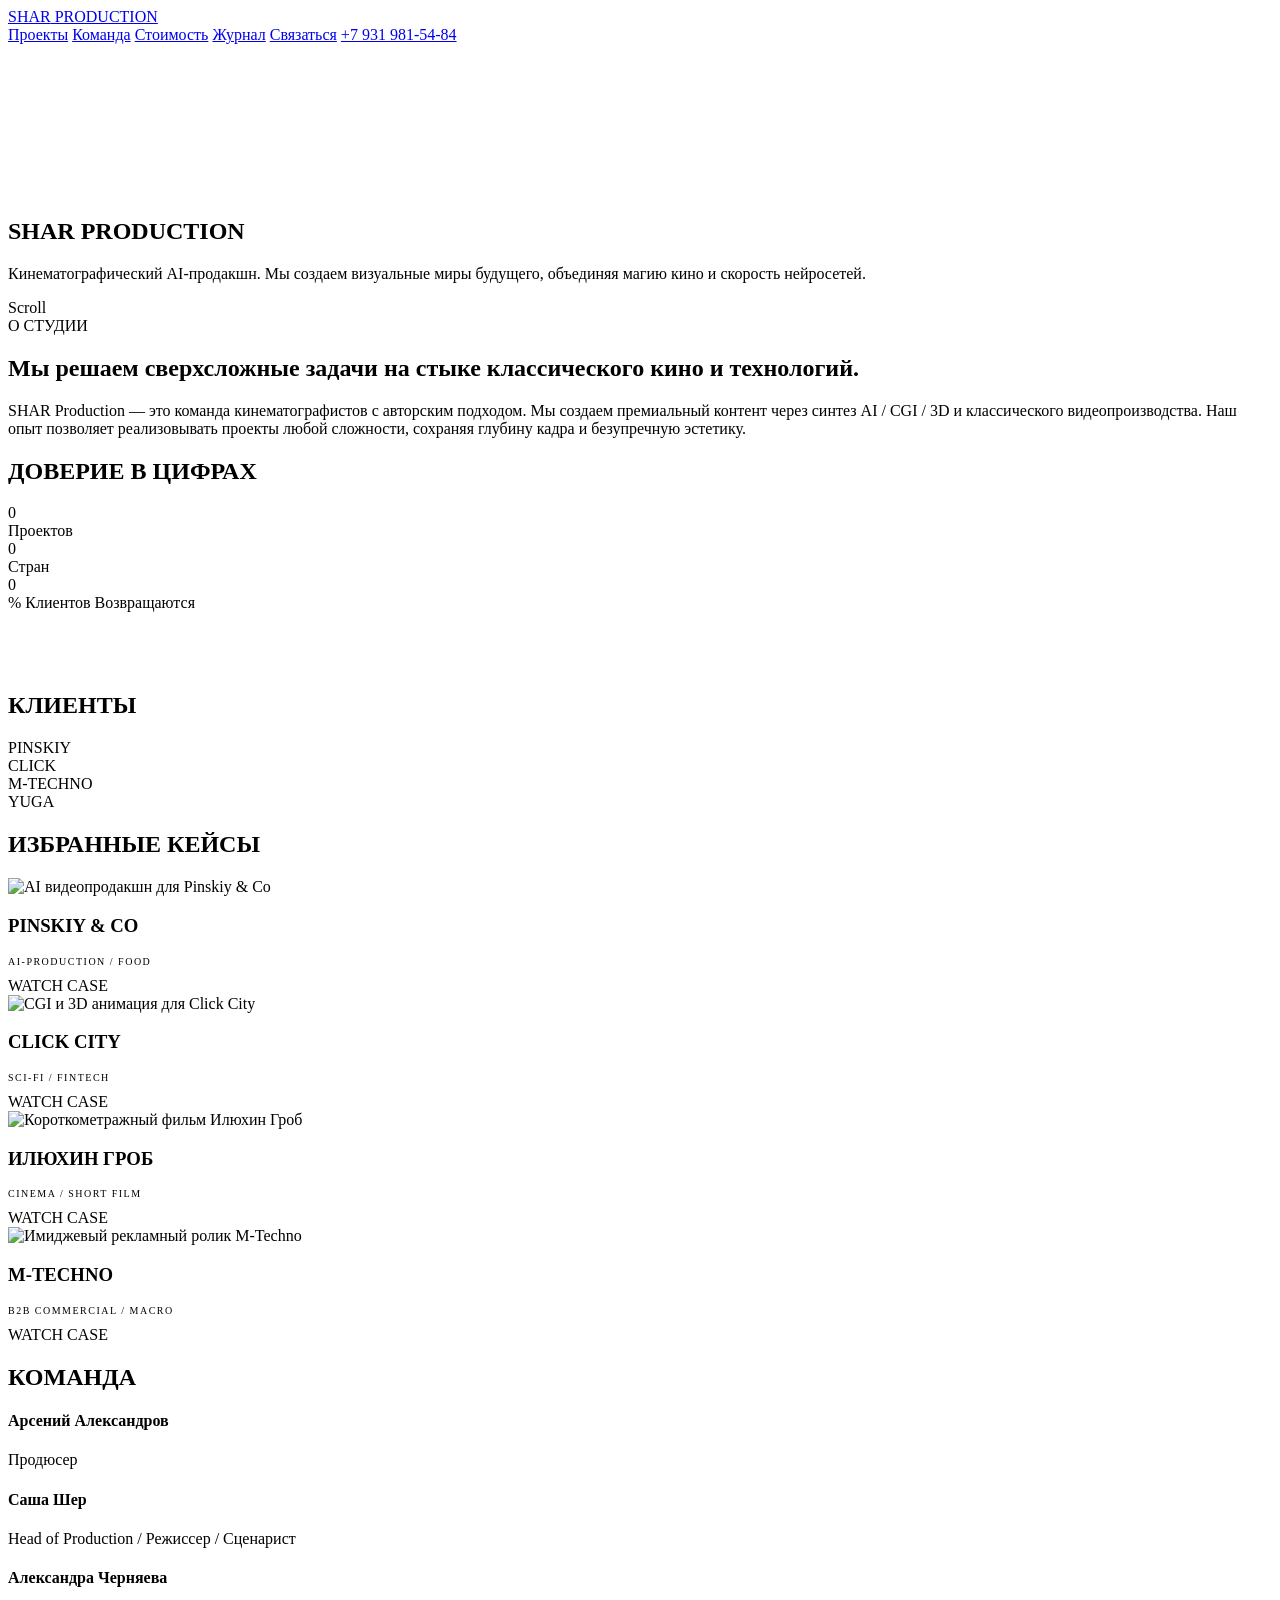
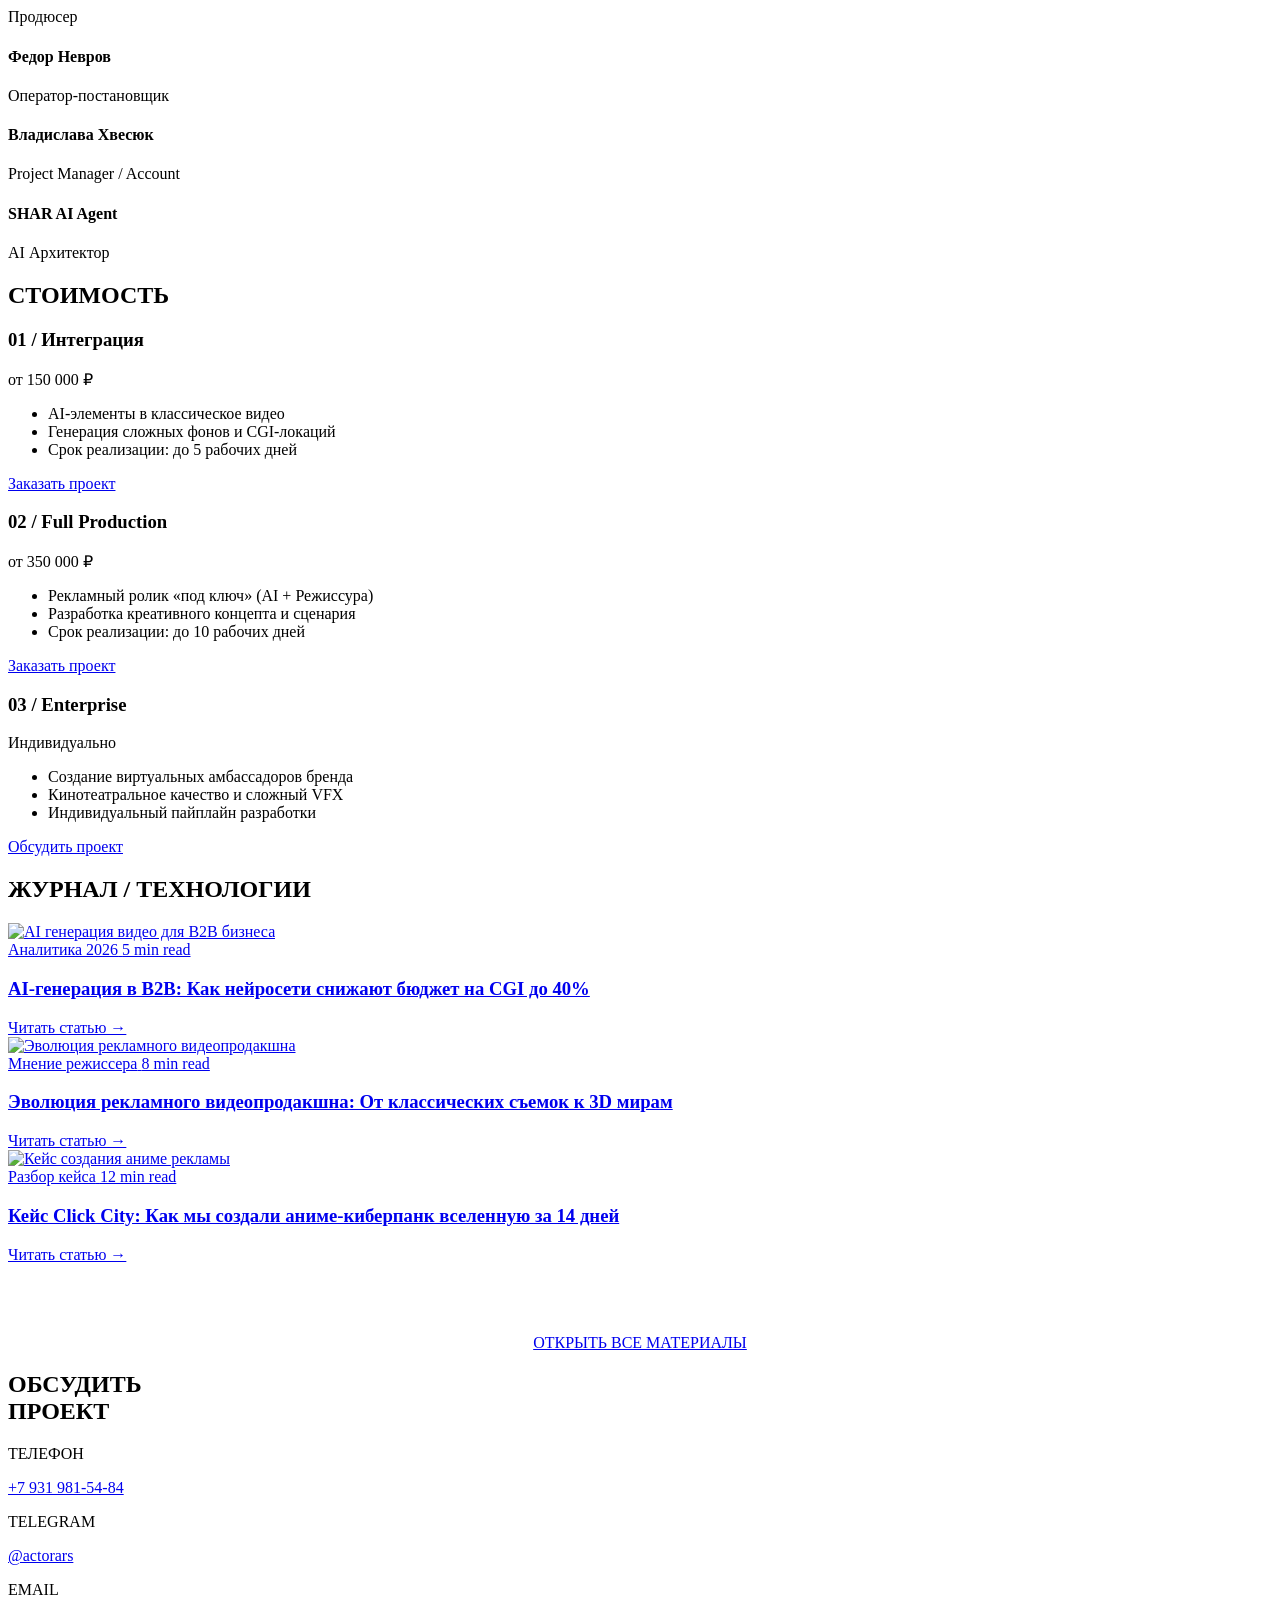
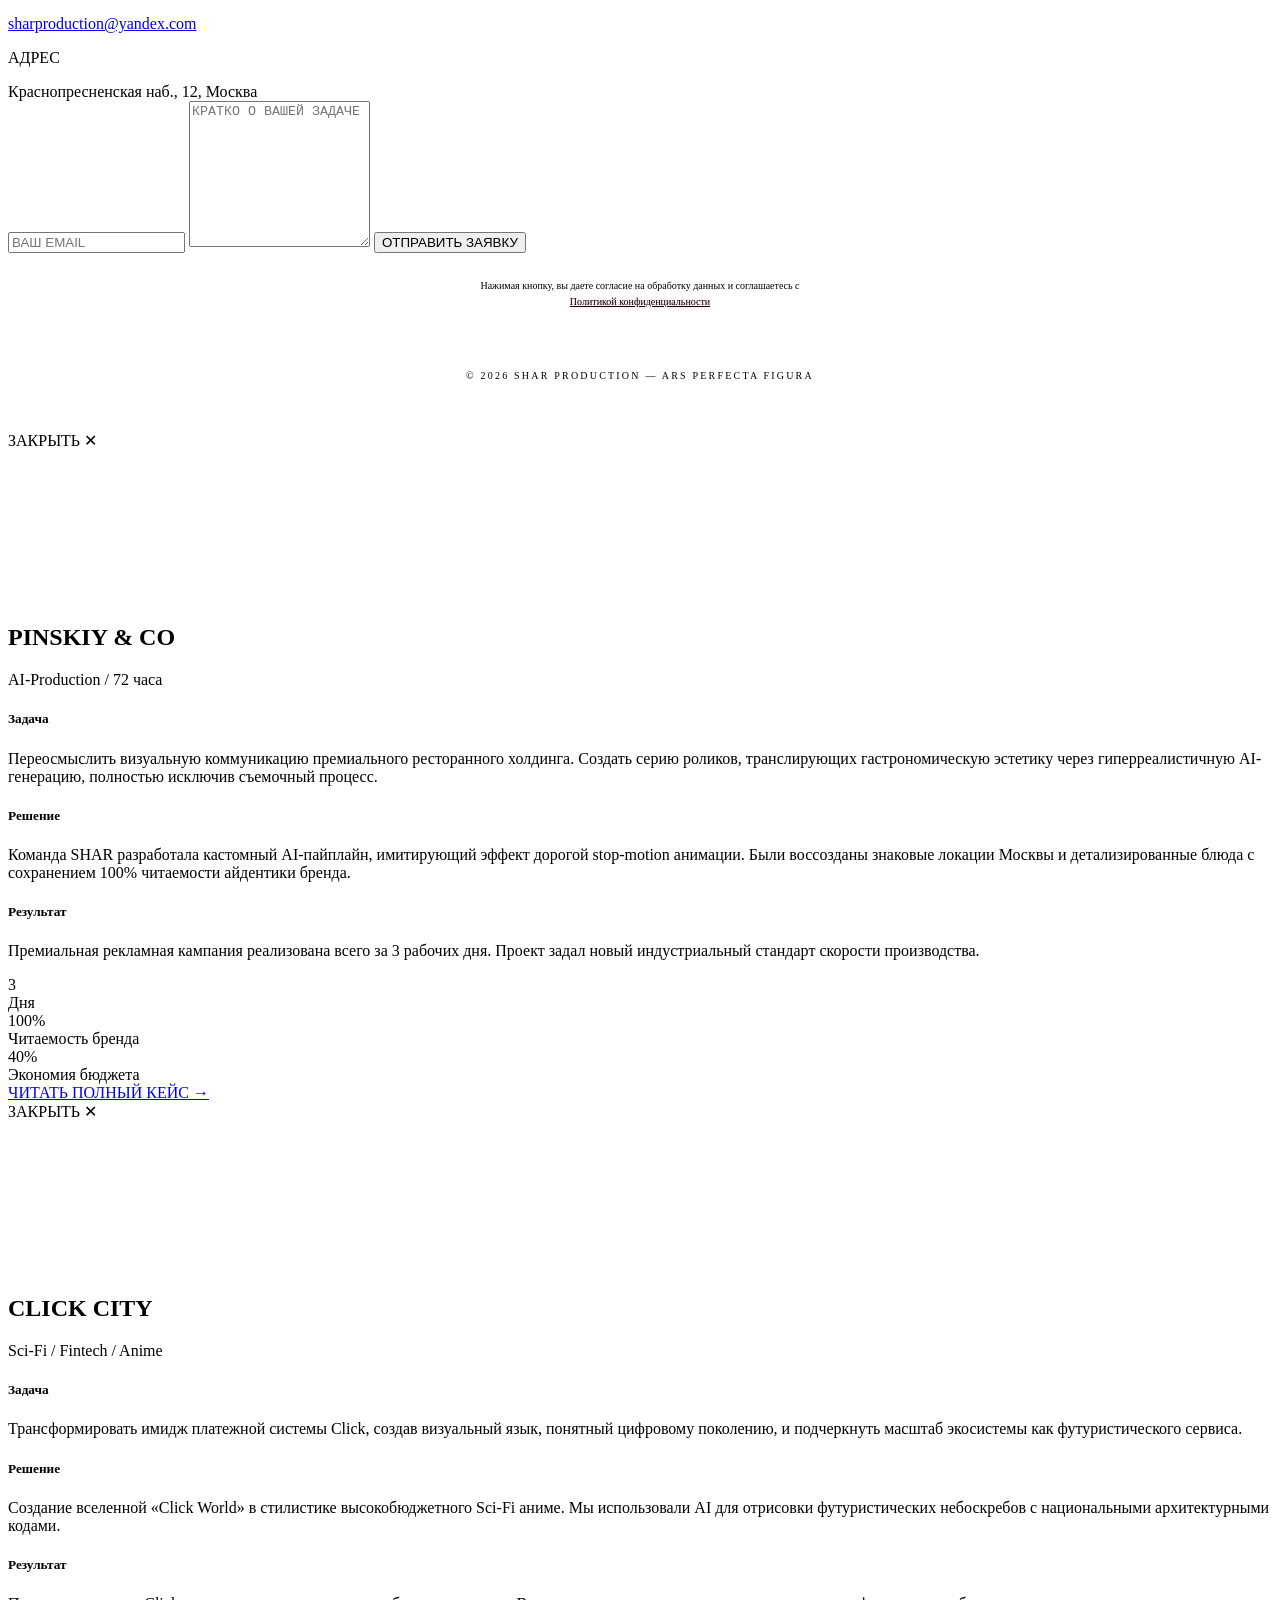
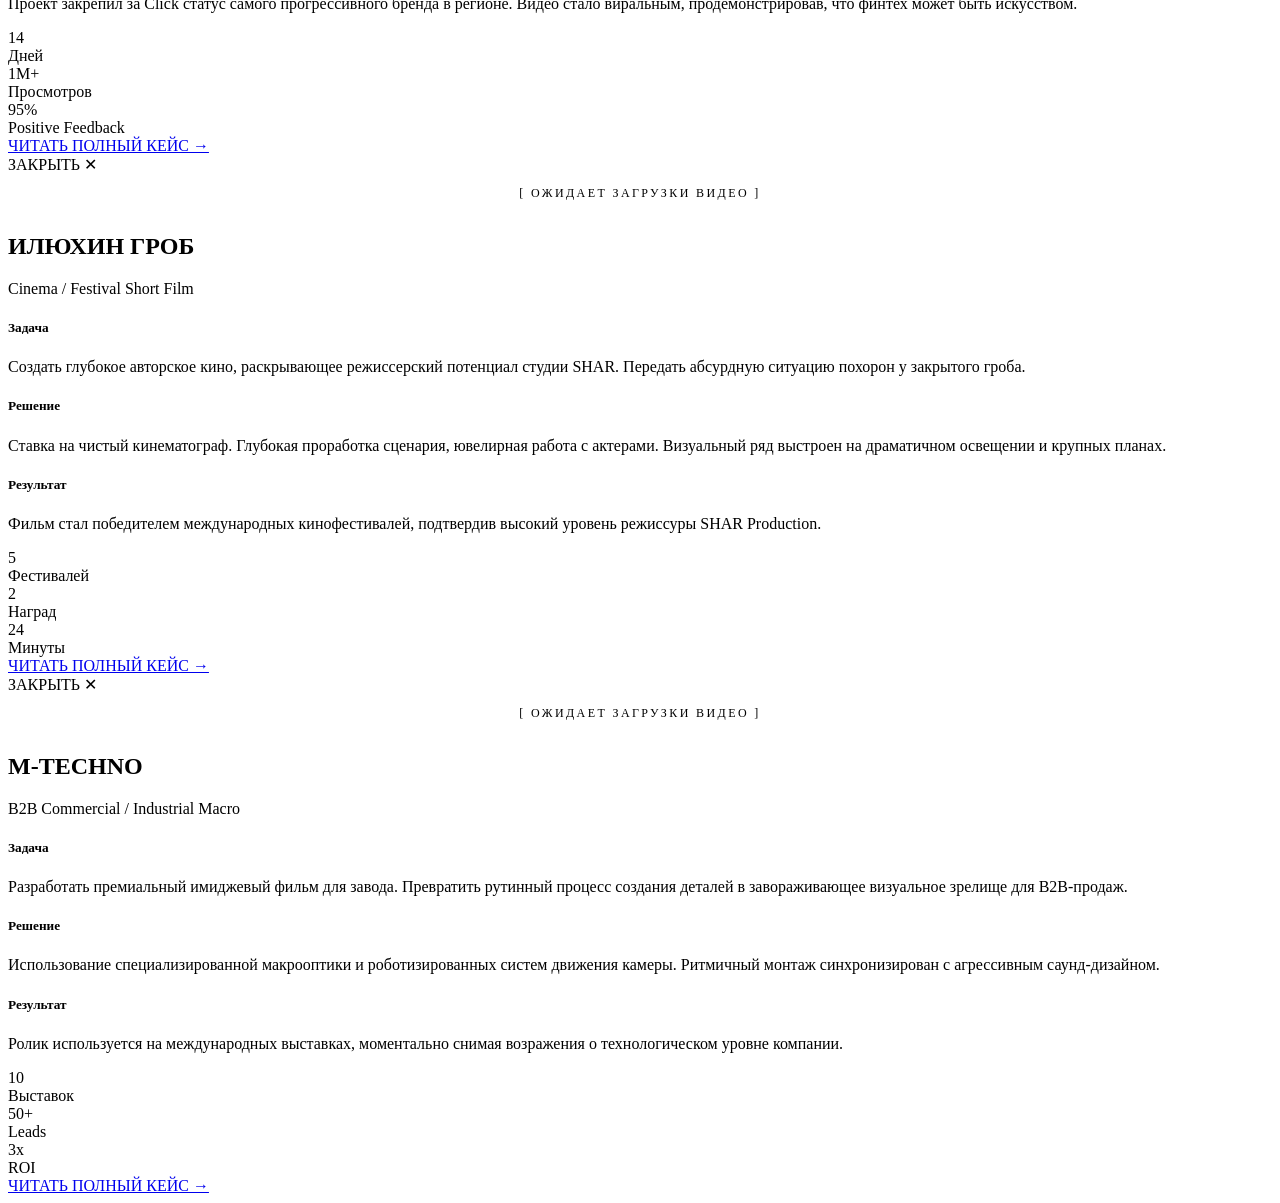
==== index.html @ 021131d7 "Create index.html" ====
<!DOCTYPE html>
<html lang="ru">
<head>
    <meta charset="UTF-8">
    <meta name="viewport" content="width=device-width, initial-scale=1.0, maximum-scale=1.0, user-scalable=no">
    <title>SHAR Production | Премиальный AI & CGI Видеопродакшн</title>
    <meta name="description" content="Бутиковый видеопродакшн. Создаем рекламные ролики, кино и контент для брендов с использованием AI, 3D и CGI технологий со скоростью нейросетей.">
    <meta name="keywords" content="ai видео, cgi графика, 3d анимация, видеопродакшн москва, создание рекламных роликов, нейросети видео, b2b реклама">
    
    <link href="https://fonts.googleapis.com/css2?family=Inter:wght@300;400;500;600;700&display=swap" rel="stylesheet">
    <link rel="stylesheet" href="style.css">
</head>
<body>

<div class="custom-cursor"></div>

<nav>
    <a href="#" class="logo smart-close"><span>SHAR</span> PRODUCTION</a>
    <div class="nav-right">
        <a href="#work" class="nav-link smart-close">Проекты</a>
        <a href="#team" class="nav-link smart-close">Команда</a>
        <a href="#pricing" class="nav-link smart-close">Стоимость</a>
        <a href="#journal" class="nav-link smart-close">Журнал</a>
        <a href="#order" class="nav-link smart-close">Связаться</a>
        <a href="tel:+79319815484" class="phone-link smart-close">+7 931 981-54-84</a>
    </div>
</nav>

<section class="hero">
    <div class="video-bg">
        <iframe src="https://player.vimeo.com/video/1169951312?background=1&autoplay=1&loop=1&muted=1&playsinline=1" frameborder="0" allow="autoplay; fullscreen" title="SHAR Production AI Showreel"></iframe>
    </div>
    <div class="overlay"></div>
    <div class="hero-content">
        <h1><span>SHAR</span> PRODUCTION</h1>
        <p>Кинематографический AI-продакшн. Мы создаем визуальные миры будущего, объединяя магию кино и скорость нейросетей.</p>
    </div>
    <div class="scroll-indicator">
        <span>Scroll</span>
    </div>
</section>

<section class="manifesto fade-in-section">
    <div class="manifesto-title">О СТУДИИ</div>
    <div>
        <h2 class="manifesto-text">Мы решаем <span>сверхсложные задачи</span> на стыке классического кино и технологий.</h2>
        <div class="manifesto-sub">
            <p>SHAR Production — это команда кинематографистов с авторским подходом. Мы создаем премиальный контент через синтез <span>AI / CGI / 3D</span> и классического видеопроизводства. Наш опыт позволяет реализовывать проекты любой сложности, сохраняя глубину кадра и безупречную эстетику.</p>
        </div>
    </div>
</section>

<section class="social-proof fade-in-section">
    <h2 class="label">ДОВЕРИЕ В ЦИФРАХ</h2>
    <div class="stats-grid">
        <div class="stat-item stagger-item">
            <div class="stat-number" data-count="50">0</div>
            <div class="stat-label">Проектов</div>
        </div>
        <div class="stat-item stagger-item">
            <div class="stat-number" data-count="15">0</div>
            <div class="stat-label">Стран</div>
        </div>
        <div class="stat-item stagger-item">
            <div class="stat-number" data-count="99">0</div>
            <div class="stat-label">% Клиентов Возвращаются</div>
        </div>
    </div>
    
    <h2 class="label" style="margin-top: 80px;">КЛИЕНТЫ</h2>
    <div class="clients-grid">
        <div class="client-logo stagger-item">PINSKIY</div>
        <div class="client-logo stagger-item">CLICK</div>
        <div class="client-logo stagger-item">M-TECHNO</div>
        <div class="client-logo stagger-item">YUGA</div>
    </div>
</section>

<section id="work" class="section fade-in-section">
    <h2 class="label">ИЗБРАННЫЕ КЕЙСЫ</h2>
    <div class="grid">
        <div class="case stagger-item" onclick="openCase(1)">
            <img src="https://images.unsplash.com/photo-1550745165-9bc0b252726f?q=80&w=1920" alt="AI видеопродакшн для Pinskiy & Co" loading="lazy">
            <div class="case-info">
                <h3>PINSKIY & CO</h3>
                <p style="font-size: 10px; text-transform: uppercase; color: var(--grey); letter-spacing: 0.15em; margin-top: 8px;">AI-Production / Food</p>
                <span class="watch-case-btn">WATCH CASE</span>
            </div>
        </div>
        <div class="case stagger-item" onclick="openCase(2)">
            <img src="https://images.unsplash.com/photo-1618005182384-a83a8bd57fbe?q=80&w=1920" alt="CGI и 3D анимация для Click City" loading="lazy">
            <div class="case-info">
                <h3>CLICK CITY</h3>
                <p style="font-size: 10px; text-transform: uppercase; color: var(--grey); letter-spacing: 0.15em; margin-top: 8px;">Sci-Fi / Fintech</p>
                <span class="watch-case-btn">WATCH CASE</span>
            </div>
        </div>
        <div class="case stagger-item" onclick="openCase(3)">
            <img src="https://images.unsplash.com/photo-1536440136628-849c177e76a1?q=80&w=1920" alt="Короткометражный фильм Илюхин Гроб" loading="lazy">
            <div class="case-info">
                <h3>ИЛЮХИН ГРОБ</h3>
                <p style="font-size: 10px; text-transform: uppercase; color: var(--grey); letter-spacing: 0.15em; margin-top: 8px;">Cinema / Short Film</p>
                <span class="watch-case-btn">WATCH CASE</span>
            </div>
        </div>
        <div class="case stagger-item" onclick="openCase(4)">
            <img src="https://images.unsplash.com/photo-1581091226825-a6a2a5aee158?q=80&w=1920" alt="Имиджевый рекламный ролик M-Techno" loading="lazy">
            <div class="case-info">
                <h3>M-TECHNO</h3>
                <p style="font-size: 10px; text-transform: uppercase; color: var(--grey); letter-spacing: 0.15em; margin-top: 8px;">B2B Commercial / Macro</p>
                <span class="watch-case-btn">WATCH CASE</span>
            </div>
        </div>
    </div>
</section>

<section id="team" class="section fade-in-section">
    <h2 class="label">КОМАНДА</h2>
    <div class="team-grid">
        <div class="member stagger-item">
            <h4>Арсений Александров</h4>
            <p>Продюсер</p>
        </div>
        <div class="member stagger-item">
            <h4>Саша Шер</h4>
            <p>Head of Production / Режиссер / Сценарист</p>
        </div>
        <div class="member stagger-item">
            <h4>Александра Черняева</h4>
            <p>Продюсер</p>
        </div>
        <div class="member stagger-item">
            <h4>Федор Невров</h4>
            <p>Оператор-постановщик</p>
        </div>
        <div class="member stagger-item">
            <h4>Владислава Хвесюк</h4>
            <p>Project Manager / Account</p>
        </div>
        <div class="member stagger-item">
            <h4>SHAR AI Agent</h4>
            <p>AI Архитектор</p>
        </div>
    </div>
</section>

<section id="pricing" class="section fade-in-section">
    <h2 class="label">СТОИМОСТЬ</h2>
    <div class="pricing-grid">
        <div class="price-card stagger-item">
            <h3>01 / Интеграция</h3>
            <div class="val" data-price="150000">от 150 000 ₽</div>
            <ul>
                <li>AI-элементы в классическое видео</li>
                <li>Генерация сложных фонов и CGI-локаций</li>
                <li>Срок реализации: до 5 рабочих дней</li>
            </ul>
            <a href="#order" class="order-btn">Заказать проект</a>
        </div>
        <div class="price-card premium-pack stagger-item">
            <h3>02 / Full Production</h3>
            <div class="val" data-price="350000">от 350 000 ₽</div>
            <ul>
                <li>Рекламный ролик «под ключ» (AI + Режиссура)</li>
                <li>Разработка креативного концепта и сценария</li>
                <li>Срок реализации: до 10 рабочих дней</li>
            </ul>
            <a href="#order" class="order-btn">Заказать проект</a>
        </div>
        <div class="price-card stagger-item">
            <h3>03 / Enterprise</h3>
            <div class="val">Индивидуально</div>
            <ul>
                <li>Создание виртуальных амбассадоров бренда</li>
                <li>Кинотеатральное качество и сложный VFX</li>
                <li>Индивидуальный пайплайн разработки</li>
            </ul>
            <a href="#order" class="order-btn">Обсудить проект</a>
        </div>
    </div>
</section>

<section id="journal" class="section fade-in-section">
    <h2 class="label">ЖУРНАЛ / ТЕХНОЛОГИИ</h2>
    <div class="journal-grid">
        <a href="/journal" class="journal-card stagger-item">
            <div class="j-img-wrap">
                <img src="https://images.unsplash.com/photo-1620712943543-bcc4688e7485?q=80&w=800" alt="AI генерация видео для B2B бизнеса" loading="lazy">
            </div>
            <div class="j-content">
                <span class="j-tag">Аналитика 2026</span>
                <span class="j-read-time">5 min read</span>
                <h3 class="j-title">AI-генерация в B2B: Как нейросети снижают бюджет на CGI до 40%</h3>
                <span class="j-link">Читать статью →</span>
            </div>
        </a>
        <a href="/journal" class="journal-card stagger-item">
            <div class="j-img-wrap">
                <img src="https://images.unsplash.com/photo-1535016120720-40c7467d4aac?q=80&w=800" alt="Эволюция рекламного видеопродакшна" loading="lazy">
            </div>
            <div class="j-content">
                <span class="j-tag">Мнение режиссера</span>
                <span class="j-read-time">8 min read</span>
                <h3 class="j-title">Эволюция рекламного видеопродакшна: От классических съемок к 3D мирам</h3>
                <span class="j-link">Читать статью →</span>
            </div>
        </a>
        <a href="/journal" class="journal-card stagger-item">
            <div class="j-img-wrap">
                <img src="https://images.unsplash.com/photo-1618005182384-a83a8bd57fbe?q=80&w=800" alt="Кейс создания аниме рекламы" loading="lazy">
            </div>
            <div class="j-content">
                <span class="j-tag">Разбор кейса</span>
                <span class="j-read-time">12 min read</span>
                <h3 class="j-title">Кейс Click City: Как мы создали аниме-киберпанк вселенную за 14 дней</h3>
                <span class="j-link">Читать статью →</span>
            </div>
        </a>
    </div>
    <div style="text-align: center; margin-top: 70px;">
        <a href="/journal" class="btn-minimal">ОТКРЫТЬ ВСЕ МАТЕРИАЛЫ</a>
    </div>
</section>

<section id="order" class="section fade-in-section">
    <div class="order-wrap">
        <div class="order-info">
            <h2>ОБСУДИТЬ<br><span>ПРОЕКТ</span></h2>
            <div class="contact-links">
                <div class="c-item">
                    <p>ТЕЛЕФОН</p>
                    <a href="tel:+79319815484" class="c-link">+7 931 981-54-84</a>
                </div>
                <div class="c-item">
                    <p>TELEGRAM</p>
                    <a href="https://t.me/actorars?text=Здравствуйте,%20хочу%20обсудить%20создание%20ролика" target="_blank" class="c-link">@actorars</a>
                </div>
                <div class="c-item">
                    <p>EMAIL</p>
                    <a href="mailto:sharproduction@yandex.com" class="c-link">sharproduction@yandex.com</a>
                </div>
                <div class="c-item">
                    <p>АДРЕС</p>
                    <span class="c-address">Краснопресненская наб., 12, Москва</span>
                </div>
            </div>
        </div>
        <form id="contactForm">
            <input type="email" class="form-input" placeholder="ВАШ EMAIL" required>
            <textarea class="form-input" placeholder="КРАТКО О ВАШЕЙ ЗАДАЧЕ" required style="min-height: 140px;"></textarea>
            <button type="submit" class="btn-submit">ОТПРАВИТЬ ЗАЯВКУ</button>
            
            <p style="font-size: 10px; color: var(--grey); margin-top: 25px; text-align: center; line-height: 1.6;">
                Нажимая кнопку, вы даете согласие на обработку данных и соглашаетесь с <br>
                <a href="/privacy" style="color: var(--brand-red) !important; text-decoration: underline !important; text-shadow: 0 0 5px rgba(220,20,60,0.3) !important;">Политикой конфиденциальности</a>
            </p>
        </form>
    </div>
</section>

<footer style="padding: 50px 4%; text-align: center; font-size: 10px; color: var(--grey); letter-spacing: 0.22em; text-transform: uppercase; border-top: 1px solid var(--line);">
    © 2026 SHAR PRODUCTION — ARS PERFECTA FIGURA
</footer>

<div class="modal" id="case-1">
    <div class="close-case" onclick="closeCase(1)">ЗАКРЫТЬ ✕</div>
    <div class="m-video-container">
        <iframe id="vid-1" src="https://player.vimeo.com/video/1169962484?title=0&byline=0&portrait=0" frameborder="0" allow="autoplay; fullscreen"></iframe>
    </div>
    <div class="m-content">
        <div class="m-header">
            <h2>PINSKIY & CO</h2>
            <p>AI-Production / 72 часа</p>
        </div>
        <div class="m-details">
            <h5>Задача</h5>
            <p>Переосмыслить визуальную коммуникацию премиального ресторанного холдинга. Создать серию роликов, транслирующих гастрономическую эстетику через гиперреалистичную AI-генерацию, полностью исключив съемочный процесс.</p>
            
            <h5>Решение</h5>
            <p>Команда SHAR разработала кастомный AI-пайплайн, имитирующий эффект дорогой stop-motion анимации. Были воссозданы знаковые локации Москвы и детализированные блюда с сохранением 100% читаемости айдентики бренда.</p>
            
            <h5>Результат</h5>
            <p>Премиальная рекламная кампания реализована всего за 3 рабочих дня. Проект задал новый индустриальный стандарт скорости производства.</p>
            
            <div class="project-metrics">
                <div class="metric-item">
                    <div class="metric-value">3</div>
                    <div class="metric-label">Дня</div>
                </div>
                <div class="metric-item">
                    <div class="metric-value">100%</div>
                    <div class="metric-label">Читаемость бренда</div>
                </div>
                <div class="metric-item">
                    <div class="metric-value">40%</div>
                    <div class="metric-label">Экономия бюджета</div>
                </div>
            </div>
            
            <div class="m-cta-wrap">
                <a href="/pinskiy-ai-production" class="btn-minimal">ЧИТАТЬ ПОЛНЫЙ КЕЙС →</a>
            </div>
        </div>
    </div>
</div>

<div class="modal" id="case-2">
    <div class="close-case" onclick="closeCase(2)">ЗАКРЫТЬ ✕</div>
    <div class="m-video-container">
        <iframe id="vid-2" src="https://player.vimeo.com/video/1169962544?title=0&byline=0&portrait=0" frameborder="0" allow="autoplay; fullscreen"></iframe>
    </div>
    <div class="m-content">
        <div class="m-header">
            <h2>CLICK CITY</h2>
            <p>Sci-Fi / Fintech / Anime</p>
        </div>
        <div class="m-details">
            <h5>Задача</h5>
            <p>Трансформировать имидж платежной системы Click, создав визуальный язык, понятный цифровому поколению, и подчеркнуть масштаб экосистемы как футуристического сервиса.</p>
            
            <h5>Решение</h5>
            <p>Создание вселенной «Click World» в стилистике высокобюджетного Sci-Fi аниме. Мы использовали AI для отрисовки футуристических небоскребов с национальными архитектурными кодами.</p>
            
            <h5>Результат</h5>
            <p>Проект закрепил за Click статус самого прогрессивного бренда в регионе. Видео стало виральным, продемонстрировав, что финтех может быть искусством.</p>
            
            <div class="project-metrics">
                <div class="metric-item">
                    <div class="metric-value">14</div>
                    <div class="metric-label">Дней</div>
                </div>
                <div class="metric-item">
                    <div class="metric-value">1M+</div>
                    <div class="metric-label">Просмотров</div>
                </div>
                <div class="metric-item">
                    <div class="metric-value">95%</div>
                    <div class="metric-label">Positive Feedback</div>
                </div>
            </div>
            
            <div class="m-cta-wrap">
                <a href="/click-city-cgi" class="btn-minimal">ЧИТАТЬ ПОЛНЫЙ КЕЙС →</a>
            </div>
        </div>
    </div>
</div>

<div class="modal" id="case-3">
    <div class="close-case" onclick="closeCase(3)">ЗАКРЫТЬ ✕</div>
    <div class="m-video-container" style="display:flex; align-items:center; justify-content:center;">
        <p style="color:var(--grey); font-size:12px; letter-spacing:0.2em; text-transform:uppercase;">[ Ожидает загрузки видео ]</p>
    </div>
    <div class="m-content">
        <div class="m-header">
            <h2>ИЛЮХИН ГРОБ</h2>
            <p>Cinema / Festival Short Film</p>
        </div>
        <div class="m-details">
            <h5>Задача</h5>
            <p>Создать глубокое авторское кино, раскрывающее режиссерский потенциал студии SHAR. Передать абсурдную ситуацию похорон у закрытого гроба.</p>
            
            <h5>Решение</h5>
            <p>Ставка на чистый кинематограф. Глубокая проработка сценария, ювелирная работа с актерами. Визуальный ряд выстроен на драматичном освещении и крупных планах.</p>
            
            <h5>Результат</h5>
            <p>Фильм стал победителем международных кинофестивалей, подтвердив высокий уровень режиссуры SHAR Production.</p>
            
            <div class="project-metrics">
                <div class="metric-item">
                    <div class="metric-value">5</div>
                    <div class="metric-label">Фестивалей</div>
                </div>
                <div class="metric-item">
                    <div class="metric-value">2</div>
                    <div class="metric-label">Наград</div>
                </div>
                <div class="metric-item">
                    <div class="metric-value">24</div>
                    <div class="metric-label">Минуты</div>
                </div>
            </div>
            
            <div class="m-cta-wrap">
                <a href="/iluhin-grob-cinema" class="btn-minimal">ЧИТАТЬ ПОЛНЫЙ КЕЙС →</a>
            </div>
        </div>
    </div>
</div>

<div class="modal" id="case-4">
    <div class="close-case" onclick="closeCase(4)">ЗАКРЫТЬ ✕</div>
    <div class="m-video-container" style="display:flex; align-items:center; justify-content:center;">
        <p style="color:var(--grey); font-size:12px; letter-spacing:0.2em; text-transform:uppercase;">[ Ожидает загрузки видео ]</p>
    </div>
    <div class="m-content">
        <div class="m-header">
            <h2>M-TECHNO</h2>
            <p>B2B Commercial / Industrial Macro</p>
        </div>
        <div class="m-details">
            <h5>Задача</h5>
            <p>Разработать премиальный имиджевый фильм для завода. Превратить рутинный процесс создания деталей в завораживающее визуальное зрелище для B2B-продаж.</p>
            
            <h5>Решение</h5>
            <p>Использование специализированной макрооптики и роботизированных систем движения камеры. Ритмичный монтаж синхронизирован с агрессивным саунд-дизайном.</p>
            
            <h5>Результат</h5>
            <p>Ролик используется на международных выставках, моментально снимая возражения о технологическом уровне компании.</p>
            
            <div class="project-metrics">
                <div class="metric-item">
                    <div class="metric-value">10</div>
                    <div class="metric-label">Выставок</div>
                </div>
                <div class="metric-item">
                    <div class="metric-value">50+</div>
                    <div class="metric-label">Leads</div>
                </div>
                <div class="metric-item">
                    <div class="metric-value">3x</div>
                    <div class="metric-label">ROI</div>
                </div>
            </div>
            
            <div class="m-cta-wrap">
                <a href="/m-techno-b2b" class="btn-minimal">ЧИТАТЬ ПОЛНЫЙ КЕЙС →</a>
            </div>
        </div>
    </div>
</div>

<div class="toast" id="toast"></div>

<script src="script.js"></script>
</body>
</html>
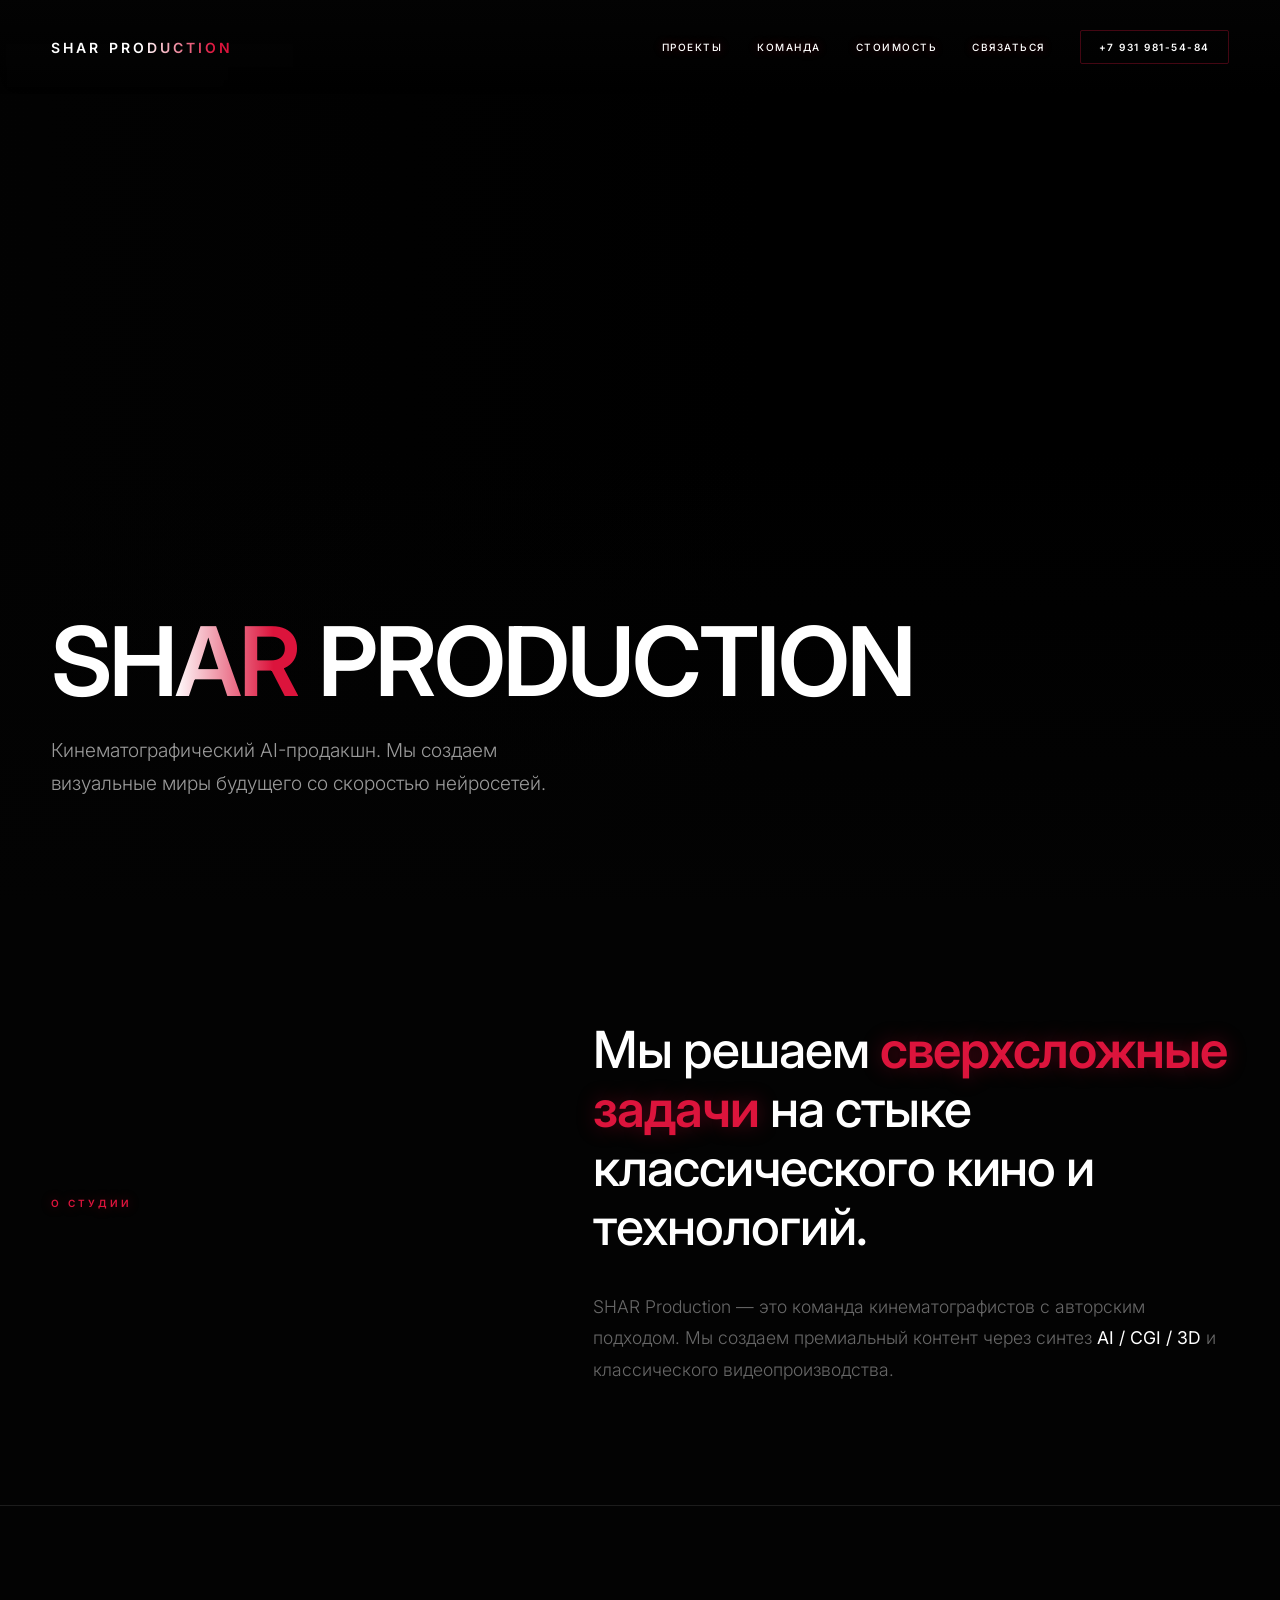
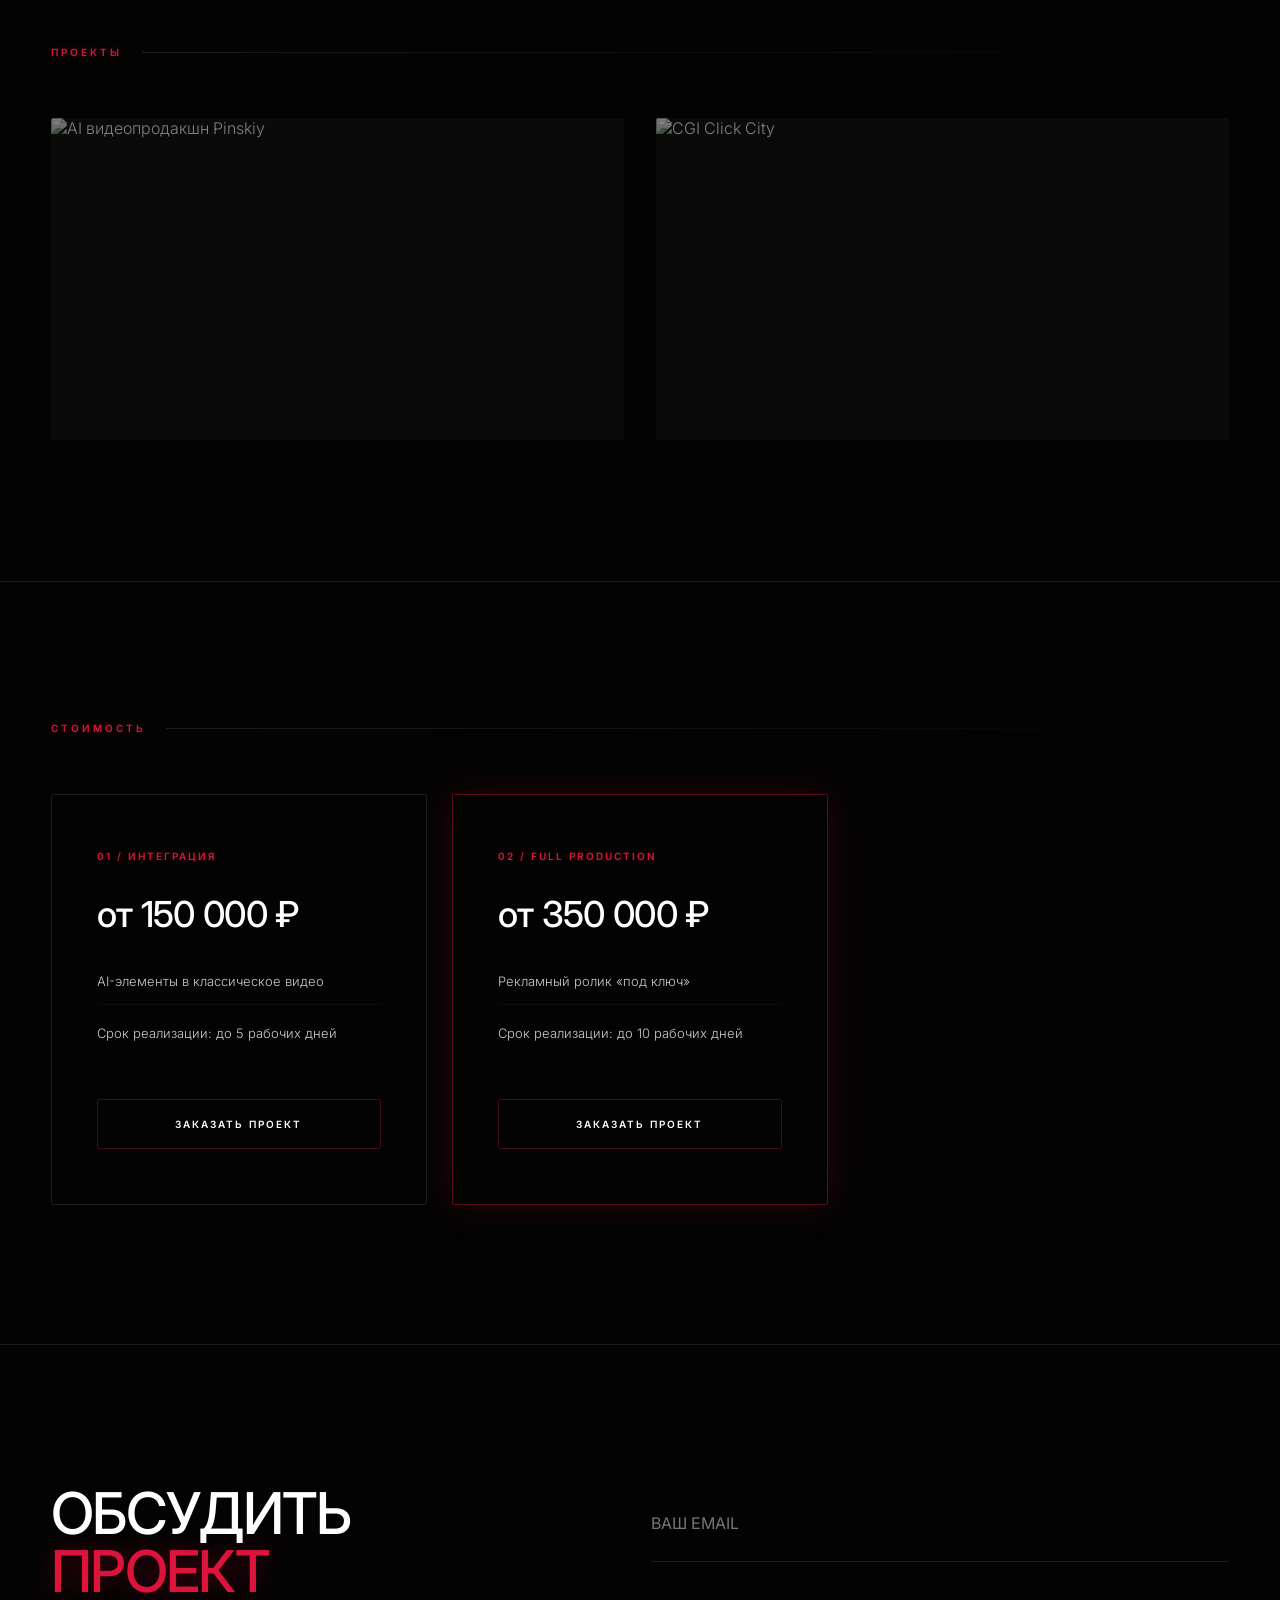
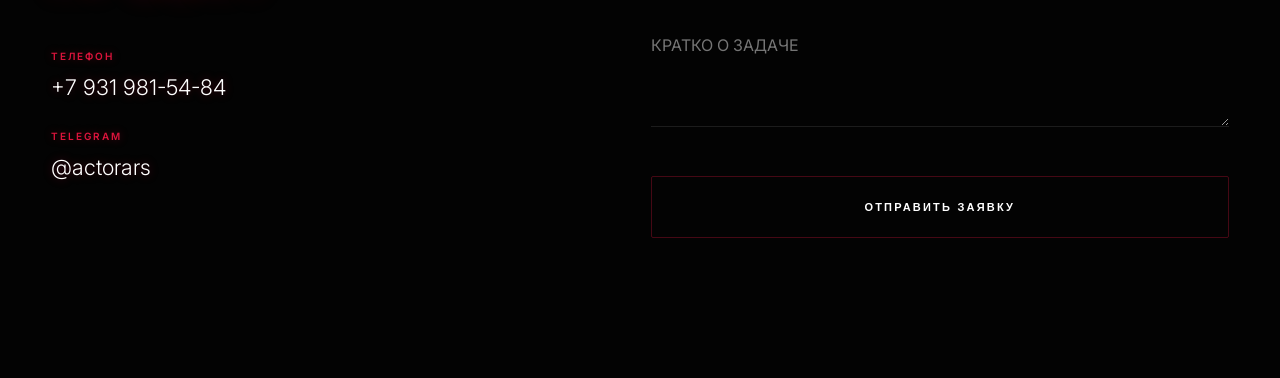
==== commit 860cab28: "Update index.html" ====
--- a/index.html
+++ b/index.html
@@ -3,9 +3,12 @@
 <head>
     <meta charset="UTF-8">
     <meta name="viewport" content="width=device-width, initial-scale=1.0, maximum-scale=1.0, user-scalable=no">
-    <title>SHAR Production | Премиальный AI & CGI Видеопродакшн</title>
-    <meta name="description" content="Бутиковый видеопродакшн. Создаем рекламные ролики, кино и контент для брендов с использованием AI, 3D и CGI технологий со скоростью нейросетей.">
-    <meta name="keywords" content="ai видео, cgi графика, 3d анимация, видеопродакшн москва, создание рекламных роликов, нейросети видео, b2b реклама">
+    <title>SHAR Production | AI & CGI Видеопродакшн</title>
+    <meta name="description" content="Создаем премиальные рекламные ролики с использованием AI, 3D и CGI. Кинокачество со скоростью нейросетей.">
+    
+    <meta property="og:title" content="SHAR Production | AI Видеопродакшн">
+    <meta property="og:description" content="Бутиковый продакшн. Создаем рекламу будущего.">
+    <meta property="og:image" content="https://images.unsplash.com/photo-1550745165-9bc0b252726f?q=80&w=1200">
     
     <link href="https://fonts.googleapis.com/css2?family=Inter:wght@300;400;500;600;700&display=swap" rel="stylesheet">
     <link rel="stylesheet" href="style.css">
@@ -20,7 +23,6 @@
         <a href="#work" class="nav-link smart-close">Проекты</a>
         <a href="#team" class="nav-link smart-close">Команда</a>
         <a href="#pricing" class="nav-link smart-close">Стоимость</a>
-        <a href="#journal" class="nav-link smart-close">Журнал</a>
         <a href="#order" class="nav-link smart-close">Связаться</a>
         <a href="tel:+79319815484" class="phone-link smart-close">+7 931 981-54-84</a>
     </div>
@@ -28,15 +30,12 @@
 
 <section class="hero">
     <div class="video-bg">
-        <iframe src="https://player.vimeo.com/video/1169951312?background=1&autoplay=1&loop=1&muted=1&playsinline=1" frameborder="0" allow="autoplay; fullscreen" title="SHAR Production AI Showreel"></iframe>
+        <iframe src="https://player.vimeo.com/video/1169951312?background=1&autoplay=1&loop=1&muted=1&playsinline=1" frameborder="0" allow="autoplay; fullscreen"></iframe>
     </div>
     <div class="overlay"></div>
     <div class="hero-content">
         <h1><span>SHAR</span> PRODUCTION</h1>
-        <p>Кинематографический AI-продакшн. Мы создаем визуальные миры будущего, объединяя магию кино и скорость нейросетей.</p>
-    </div>
-    <div class="scroll-indicator">
-        <span>Scroll</span>
+        <p>Кинематографический AI-продакшн. Мы создаем визуальные миры будущего со скоростью нейросетей.</p>
     </div>
 </section>
 
@@ -45,101 +44,27 @@
     <div>
         <h2 class="manifesto-text">Мы решаем <span>сверхсложные задачи</span> на стыке классического кино и технологий.</h2>
         <div class="manifesto-sub">
-            <p>SHAR Production — это команда кинематографистов с авторским подходом. Мы создаем премиальный контент через синтез <span>AI / CGI / 3D</span> и классического видеопроизводства. Наш опыт позволяет реализовывать проекты любой сложности, сохраняя глубину кадра и безупречную эстетику.</p>
+            <p>SHAR Production — это команда кинематографистов с авторским подходом. Мы создаем премиальный контент через синтез <span>AI / CGI / 3D</span> и классического видеопроизводства.</p>
         </div>
     </div>
 </section>
 
-<section class="social-proof fade-in-section">
-    <h2 class="label">ДОВЕРИЕ В ЦИФРАХ</h2>
-    <div class="stats-grid">
-        <div class="stat-item stagger-item">
-            <div class="stat-number" data-count="50">0</div>
-            <div class="stat-label">Проектов</div>
-        </div>
-        <div class="stat-item stagger-item">
-            <div class="stat-number" data-count="15">0</div>
-            <div class="stat-label">Стран</div>
-        </div>
-        <div class="stat-item stagger-item">
-            <div class="stat-number" data-count="99">0</div>
-            <div class="stat-label">% Клиентов Возвращаются</div>
-        </div>
-    </div>
-    
-    <h2 class="label" style="margin-top: 80px;">КЛИЕНТЫ</h2>
-    <div class="clients-grid">
-        <div class="client-logo stagger-item">PINSKIY</div>
-        <div class="client-logo stagger-item">CLICK</div>
-        <div class="client-logo stagger-item">M-TECHNO</div>
-        <div class="client-logo stagger-item">YUGA</div>
-    </div>
-</section>
-
 <section id="work" class="section fade-in-section">
-    <h2 class="label">ИЗБРАННЫЕ КЕЙСЫ</h2>
+    <h2 class="label">ПРОЕКТЫ</h2>
     <div class="grid">
         <div class="case stagger-item" onclick="openCase(1)">
-            <img src="https://images.unsplash.com/photo-1550745165-9bc0b252726f?q=80&w=1920" alt="AI видеопродакшн для Pinskiy & Co" loading="lazy">
+            <img src="https://images.unsplash.com/photo-1550745165-9bc0b252726f?q=80&w=1920" alt="AI видеопродакшн Pinskiy">
             <div class="case-info">
                 <h3>PINSKIY & CO</h3>
-                <p style="font-size: 10px; text-transform: uppercase; color: var(--grey); letter-spacing: 0.15em; margin-top: 8px;">AI-Production / Food</p>
-                <span class="watch-case-btn">WATCH CASE</span>
+                <span class="watch-case-btn">СМОТРЕТЬ КЕЙС</span>
             </div>
         </div>
         <div class="case stagger-item" onclick="openCase(2)">
-            <img src="https://images.unsplash.com/photo-1618005182384-a83a8bd57fbe?q=80&w=1920" alt="CGI и 3D анимация для Click City" loading="lazy">
+            <img src="https://images.unsplash.com/photo-1618005182384-a83a8bd57fbe?q=80&w=1920" alt="CGI Click City">
             <div class="case-info">
                 <h3>CLICK CITY</h3>
-                <p style="font-size: 10px; text-transform: uppercase; color: var(--grey); letter-spacing: 0.15em; margin-top: 8px;">Sci-Fi / Fintech</p>
-                <span class="watch-case-btn">WATCH CASE</span>
+                <span class="watch-case-btn">СМОТРЕТЬ КЕЙС</span>
             </div>
-        </div>
-        <div class="case stagger-item" onclick="openCase(3)">
-            <img src="https://images.unsplash.com/photo-1536440136628-849c177e76a1?q=80&w=1920" alt="Короткометражный фильм Илюхин Гроб" loading="lazy">
-            <div class="case-info">
-                <h3>ИЛЮХИН ГРОБ</h3>
-                <p style="font-size: 10px; text-transform: uppercase; color: var(--grey); letter-spacing: 0.15em; margin-top: 8px;">Cinema / Short Film</p>
-                <span class="watch-case-btn">WATCH CASE</span>
-            </div>
-        </div>
-        <div class="case stagger-item" onclick="openCase(4)">
-            <img src="https://images.unsplash.com/photo-1581091226825-a6a2a5aee158?q=80&w=1920" alt="Имиджевый рекламный ролик M-Techno" loading="lazy">
-            <div class="case-info">
-                <h3>M-TECHNO</h3>
-                <p style="font-size: 10px; text-transform: uppercase; color: var(--grey); letter-spacing: 0.15em; margin-top: 8px;">B2B Commercial / Macro</p>
-                <span class="watch-case-btn">WATCH CASE</span>
-            </div>
-        </div>
-    </div>
-</section>
-
-<section id="team" class="section fade-in-section">
-    <h2 class="label">КОМАНДА</h2>
-    <div class="team-grid">
-        <div class="member stagger-item">
-            <h4>Арсений Александров</h4>
-            <p>Продюсер</p>
-        </div>
-        <div class="member stagger-item">
-            <h4>Саша Шер</h4>
-            <p>Head of Production / Режиссер / Сценарист</p>
-        </div>
-        <div class="member stagger-item">
-            <h4>Александра Черняева</h4>
-            <p>Продюсер</p>
-        </div>
-        <div class="member stagger-item">
-            <h4>Федор Невров</h4>
-            <p>Оператор-постановщик</p>
-        </div>
-        <div class="member stagger-item">
-            <h4>Владислава Хвесюк</h4>
-            <p>Project Manager / Account</p>
-        </div>
-        <div class="member stagger-item">
-            <h4>SHAR AI Agent</h4>
-            <p>AI Архитектор</p>
         </div>
     </div>
 </section>
@@ -149,76 +74,16 @@
     <div class="pricing-grid">
         <div class="price-card stagger-item">
             <h3>01 / Интеграция</h3>
-            <div class="val" data-price="150000">от 150 000 ₽</div>
-            <ul>
-                <li>AI-элементы в классическое видео</li>
-                <li>Генерация сложных фонов и CGI-локаций</li>
-                <li>Срок реализации: до 5 рабочих дней</li>
-            </ul>
+            <div class="val">от 150 000 ₽</div>
+            <ul><li>AI-элементы в классическое видео</li><li>Срок реализации: до 5 рабочих дней</li></ul>
             <a href="#order" class="order-btn">Заказать проект</a>
         </div>
         <div class="price-card premium-pack stagger-item">
             <h3>02 / Full Production</h3>
-            <div class="val" data-price="350000">от 350 000 ₽</div>
-            <ul>
-                <li>Рекламный ролик «под ключ» (AI + Режиссура)</li>
-                <li>Разработка креативного концепта и сценария</li>
-                <li>Срок реализации: до 10 рабочих дней</li>
-            </ul>
+            <div class="val">от 350 000 ₽</div>
+            <ul><li>Рекламный ролик «под ключ»</li><li>Срок реализации: до 10 рабочих дней</li></ul>
             <a href="#order" class="order-btn">Заказать проект</a>
         </div>
-        <div class="price-card stagger-item">
-            <h3>03 / Enterprise</h3>
-            <div class="val">Индивидуально</div>
-            <ul>
-                <li>Создание виртуальных амбассадоров бренда</li>
-                <li>Кинотеатральное качество и сложный VFX</li>
-                <li>Индивидуальный пайплайн разработки</li>
-            </ul>
-            <a href="#order" class="order-btn">Обсудить проект</a>
-        </div>
-    </div>
-</section>
-
-<section id="journal" class="section fade-in-section">
-    <h2 class="label">ЖУРНАЛ / ТЕХНОЛОГИИ</h2>
-    <div class="journal-grid">
-        <a href="/journal" class="journal-card stagger-item">
-            <div class="j-img-wrap">
-                <img src="https://images.unsplash.com/photo-1620712943543-bcc4688e7485?q=80&w=800" alt="AI генерация видео для B2B бизнеса" loading="lazy">
-            </div>
-            <div class="j-content">
-                <span class="j-tag">Аналитика 2026</span>
-                <span class="j-read-time">5 min read</span>
-                <h3 class="j-title">AI-генерация в B2B: Как нейросети снижают бюджет на CGI до 40%</h3>
-                <span class="j-link">Читать статью →</span>
-            </div>
-        </a>
-        <a href="/journal" class="journal-card stagger-item">
-            <div class="j-img-wrap">
-                <img src="https://images.unsplash.com/photo-1535016120720-40c7467d4aac?q=80&w=800" alt="Эволюция рекламного видеопродакшна" loading="lazy">
-            </div>
-            <div class="j-content">
-                <span class="j-tag">Мнение режиссера</span>
-                <span class="j-read-time">8 min read</span>
-                <h3 class="j-title">Эволюция рекламного видеопродакшна: От классических съемок к 3D мирам</h3>
-                <span class="j-link">Читать статью →</span>
-            </div>
-        </a>
-        <a href="/journal" class="journal-card stagger-item">
-            <div class="j-img-wrap">
-                <img src="https://images.unsplash.com/photo-1618005182384-a83a8bd57fbe?q=80&w=800" alt="Кейс создания аниме рекламы" loading="lazy">
-            </div>
-            <div class="j-content">
-                <span class="j-tag">Разбор кейса</span>
-                <span class="j-read-time">12 min read</span>
-                <h3 class="j-title">Кейс Click City: Как мы создали аниме-киберпанк вселенную за 14 дней</h3>
-                <span class="j-link">Читать статью →</span>
-            </div>
-        </a>
-    </div>
-    <div style="text-align: center; margin-top: 70px;">
-        <a href="/journal" class="btn-minimal">ОТКРЫТЬ ВСЕ МАТЕРИАЛЫ</a>
     </div>
 </section>
 
@@ -227,78 +92,27 @@
         <div class="order-info">
             <h2>ОБСУДИТЬ<br><span>ПРОЕКТ</span></h2>
             <div class="contact-links">
-                <div class="c-item">
-                    <p>ТЕЛЕФОН</p>
-                    <a href="tel:+79319815484" class="c-link">+7 931 981-54-84</a>
-                </div>
-                <div class="c-item">
-                    <p>TELEGRAM</p>
-                    <a href="https://t.me/actorars?text=Здравствуйте,%20хочу%20обсудить%20создание%20ролика" target="_blank" class="c-link">@actorars</a>
-                </div>
-                <div class="c-item">
-                    <p>EMAIL</p>
-                    <a href="mailto:sharproduction@yandex.com" class="c-link">sharproduction@yandex.com</a>
-                </div>
-                <div class="c-item">
-                    <p>АДРЕС</p>
-                    <span class="c-address">Краснопресненская наб., 12, Москва</span>
-                </div>
+                <div class="c-item"><p>ТЕЛЕФОН</p><a href="tel:+79319815484" class="c-link">+7 931 981-54-84</a></div>
+                <div class="c-item"><p>TELEGRAM</p><a href="https://t.me/actorars" target="_blank" class="c-link">@actorars</a></div>
             </div>
         </div>
         <form id="contactForm">
             <input type="email" class="form-input" placeholder="ВАШ EMAIL" required>
-            <textarea class="form-input" placeholder="КРАТКО О ВАШЕЙ ЗАДАЧЕ" required style="min-height: 140px;"></textarea>
+            <textarea class="form-input" placeholder="КРАТКО О ЗАДАЧЕ" required style="min-height: 120px;"></textarea>
             <button type="submit" class="btn-submit">ОТПРАВИТЬ ЗАЯВКУ</button>
-            
-            <p style="font-size: 10px; color: var(--grey); margin-top: 25px; text-align: center; line-height: 1.6;">
-                Нажимая кнопку, вы даете согласие на обработку данных и соглашаетесь с <br>
-                <a href="/privacy" style="color: var(--brand-red) !important; text-decoration: underline !important; text-shadow: 0 0 5px rgba(220,20,60,0.3) !important;">Политикой конфиденциальности</a>
-            </p>
         </form>
     </div>
 </section>
 
-<footer style="padding: 50px 4%; text-align: center; font-size: 10px; color: var(--grey); letter-spacing: 0.22em; text-transform: uppercase; border-top: 1px solid var(--line);">
-    © 2026 SHAR PRODUCTION — ARS PERFECTA FIGURA
-</footer>
-
 <div class="modal" id="case-1">
     <div class="close-case" onclick="closeCase(1)">ЗАКРЫТЬ ✕</div>
-    <div class="m-video-container">
-        <iframe id="vid-1" src="https://player.vimeo.com/video/1169962484?title=0&byline=0&portrait=0" frameborder="0" allow="autoplay; fullscreen"></iframe>
-    </div>
+    <div class="m-video-container"><iframe id="vid-1" src="https://player.vimeo.com/video/1169962484?title=0&byline=0&portrait=0" frameborder="0" allow="autoplay; fullscreen"></iframe></div>
     <div class="m-content">
-        <div class="m-header">
-            <h2>PINSKIY & CO</h2>
-            <p>AI-Production / 72 часа</p>
-        </div>
+        <div class="m-header"><h2>PINSKIY & CO</h2><p>AI-Production</p></div>
         <div class="m-details">
-            <h5>Задача</h5>
-            <p>Переосмыслить визуальную коммуникацию премиального ресторанного холдинга. Создать серию роликов, транслирующих гастрономическую эстетику через гиперреалистичную AI-генерацию, полностью исключив съемочный процесс.</p>
-            
-            <h5>Решение</h5>
-            <p>Команда SHAR разработала кастомный AI-пайплайн, имитирующий эффект дорогой stop-motion анимации. Были воссозданы знаковые локации Москвы и детализированные блюда с сохранением 100% читаемости айдентики бренда.</p>
-            
-            <h5>Результат</h5>
-            <p>Премиальная рекламная кампания реализована всего за 3 рабочих дня. Проект задал новый индустриальный стандарт скорости производства.</p>
-            
-            <div class="project-metrics">
-                <div class="metric-item">
-                    <div class="metric-value">3</div>
-                    <div class="metric-label">Дня</div>
-                </div>
-                <div class="metric-item">
-                    <div class="metric-value">100%</div>
-                    <div class="metric-label">Читаемость бренда</div>
-                </div>
-                <div class="metric-item">
-                    <div class="metric-value">40%</div>
-                    <div class="metric-label">Экономия бюджета</div>
-                </div>
-            </div>
-            
+            <p>Премиальная рекламная кампания реализована всего за 3 рабочих дня без съемок.</p>
             <div class="m-cta-wrap">
-                <a href="/pinskiy-ai-production" class="btn-minimal">ЧИТАТЬ ПОЛНЫЙ КЕЙС →</a>
+                <a href="/cases/pinskiy" class="btn-minimal">ЧИТАТЬ ПОЛНЫЙ КЕЙС →</a>
             </div>
         </div>
     </div>
@@ -306,132 +120,17 @@
 
 <div class="modal" id="case-2">
     <div class="close-case" onclick="closeCase(2)">ЗАКРЫТЬ ✕</div>
-    <div class="m-video-container">
-        <iframe id="vid-2" src="https://player.vimeo.com/video/1169962544?title=0&byline=0&portrait=0" frameborder="0" allow="autoplay; fullscreen"></iframe>
-    </div>
+    <div class="m-video-container"><iframe id="vid-2" src="https://player.vimeo.com/video/1169962544?title=0&byline=0&portrait=0" frameborder="0" allow="autoplay; fullscreen"></iframe></div>
     <div class="m-content">
-        <div class="m-header">
-            <h2>CLICK CITY</h2>
-            <p>Sci-Fi / Fintech / Anime</p>
-        </div>
+        <div class="m-header"><h2>CLICK CITY</h2><p>Sci-Fi / Fintech</p></div>
         <div class="m-details">
-            <h5>Задача</h5>
-            <p>Трансформировать имидж платежной системы Click, создав визуальный язык, понятный цифровому поколению, и подчеркнуть масштаб экосистемы как футуристического сервиса.</p>
-            
-            <h5>Решение</h5>
-            <p>Создание вселенной «Click World» в стилистике высокобюджетного Sci-Fi аниме. Мы использовали AI для отрисовки футуристических небоскребов с национальными архитектурными кодами.</p>
-            
-            <h5>Результат</h5>
-            <p>Проект закрепил за Click статус самого прогрессивного бренда в регионе. Видео стало виральным, продемонстрировав, что финтех может быть искусством.</p>
-            
-            <div class="project-metrics">
-                <div class="metric-item">
-                    <div class="metric-value">14</div>
-                    <div class="metric-label">Дней</div>
-                </div>
-                <div class="metric-item">
-                    <div class="metric-value">1M+</div>
-                    <div class="metric-label">Просмотров</div>
-                </div>
-                <div class="metric-item">
-                    <div class="metric-value">95%</div>
-                    <div class="metric-label">Positive Feedback</div>
-                </div>
-            </div>
-            
-            <div class="m-cta-wrap">
-                <a href="/click-city-cgi" class="btn-minimal">ЧИТАТЬ ПОЛНЫЙ КЕЙС →</a>
-            </div>
-        </div>
-    </div>
-</div>
-
-<div class="modal" id="case-3">
-    <div class="close-case" onclick="closeCase(3)">ЗАКРЫТЬ ✕</div>
-    <div class="m-video-container" style="display:flex; align-items:center; justify-content:center;">
-        <p style="color:var(--grey); font-size:12px; letter-spacing:0.2em; text-transform:uppercase;">[ Ожидает загрузки видео ]</p>
-    </div>
-    <div class="m-content">
-        <div class="m-header">
-            <h2>ИЛЮХИН ГРОБ</h2>
-            <p>Cinema / Festival Short Film</p>
-        </div>
-        <div class="m-details">
-            <h5>Задача</h5>
-            <p>Создать глубокое авторское кино, раскрывающее режиссерский потенциал студии SHAR. Передать абсурдную ситуацию похорон у закрытого гроба.</p>
-            
-            <h5>Решение</h5>
-            <p>Ставка на чистый кинематограф. Глубокая проработка сценария, ювелирная работа с актерами. Визуальный ряд выстроен на драматичном освещении и крупных планах.</p>
-            
-            <h5>Результат</h5>
-            <p>Фильм стал победителем международных кинофестивалей, подтвердив высокий уровень режиссуры SHAR Production.</p>
-            
-            <div class="project-metrics">
-                <div class="metric-item">
-                    <div class="metric-value">5</div>
-                    <div class="metric-label">Фестивалей</div>
-                </div>
-                <div class="metric-item">
-                    <div class="metric-value">2</div>
-                    <div class="metric-label">Наград</div>
-                </div>
-                <div class="metric-item">
-                    <div class="metric-value">24</div>
-                    <div class="metric-label">Минуты</div>
-                </div>
-            </div>
-            
-            <div class="m-cta-wrap">
-                <a href="/iluhin-grob-cinema" class="btn-minimal">ЧИТАТЬ ПОЛНЫЙ КЕЙС →</a>
-            </div>
-        </div>
-    </div>
-</div>
-
-<div class="modal" id="case-4">
-    <div class="close-case" onclick="closeCase(4)">ЗАКРЫТЬ ✕</div>
-    <div class="m-video-container" style="display:flex; align-items:center; justify-content:center;">
-        <p style="color:var(--grey); font-size:12px; letter-spacing:0.2em; text-transform:uppercase;">[ Ожидает загрузки видео ]</p>
-    </div>
-    <div class="m-content">
-        <div class="m-header">
-            <h2>M-TECHNO</h2>
-            <p>B2B Commercial / Industrial Macro</p>
-        </div>
-        <div class="m-details">
-            <h5>Задача</h5>
-            <p>Разработать премиальный имиджевый фильм для завода. Превратить рутинный процесс создания деталей в завораживающее визуальное зрелище для B2B-продаж.</p>
-            
-            <h5>Решение</h5>
-            <p>Использование специализированной макрооптики и роботизированных систем движения камеры. Ритмичный монтаж синхронизирован с агрессивным саунд-дизайном.</p>
-            
-            <h5>Результат</h5>
-            <p>Ролик используется на международных выставках, моментально снимая возражения о технологическом уровне компании.</p>
-            
-            <div class="project-metrics">
-                <div class="metric-item">
-                    <div class="metric-value">10</div>
-                    <div class="metric-label">Выставок</div>
-                </div>
-                <div class="metric-item">
-                    <div class="metric-value">50+</div>
-                    <div class="metric-label">Leads</div>
-                </div>
-                <div class="metric-item">
-                    <div class="metric-value">3x</div>
-                    <div class="metric-label">ROI</div>
-                </div>
-            </div>
-            
-            <div class="m-cta-wrap">
-                <a href="/m-techno-b2b" class="btn-minimal">ЧИТАТЬ ПОЛНЫЙ КЕЙС →</a>
-            </div>
+            <p>Создание вселенной Click World в стилистике высокобюджетного Sci-Fi аниме.</p>
+            <div class="m-cta-wrap"><a href="#order" onclick="closeCase(2)" class="btn-minimal">ОБСУДИТЬ ПРОЕКТ →</a></div>
         </div>
     </div>
 </div>
 
 <div class="toast" id="toast"></div>
-
 <script src="script.js"></script>
 </body>
 </html>
--- a/style.css
+++ b/style.css
@@ -0,0 +1,1047 @@
+/* ========== CSS VARIABLES ========== */
+:root { 
+    --brand-red: #DC143C; 
+    --bg: #030303; 
+    --white: #FFFFFF;
+    --grey: rgba(255, 255, 255, 0.4);
+    --line: rgba(255, 255, 255, 0.1);
+    --aura-base: rgba(220, 20, 60, 0.35);
+    --neon-red: rgba(220, 20, 60, 0.45);
+    --glow: rgba(220, 20, 60, 0.7);
+    --aura-strong: rgba(220, 20, 60, 0.9);
+    --pulse-glass: rgba(220, 20, 60, 0.05);
+    --ease-luxe: cubic-bezier(0.16, 1, 0.3, 1);
+}
+
+/* ========== BASE RESET & FUNDAMENTALS ========== */
+* { margin: 0; padding: 0; box-sizing: border-box; }
+html { scroll-behavior: smooth; }
+body { 
+    font-family: 'Inter', sans-serif; 
+    background: var(--bg); 
+    color: var(--white); 
+    font-weight: 300; 
+    -webkit-font-smoothing: antialiased; 
+    overflow-x: hidden; 
+    -webkit-tap-highlight-color: transparent !important;
+    cursor: none; 
+}
+
+/* ========== CUSTOM CURSOR ========== */
+.custom-cursor {
+    width: 12px;
+    height: 12px;
+    border-radius: 50%;
+    background: var(--brand-red);
+    position: fixed;
+    pointer-events: none;
+    z-index: 10000;
+    transform: translate(-50%, -50%);
+    transition: width 0.3s var(--ease-luxe), height 0.3s var(--ease-luxe), opacity 0.3s;
+    box-shadow: 0 0 20px var(--glow), 0 0 40px var(--aura-base);
+    opacity: 0;
+    will-change: transform, width, height;
+}
+
+.custom-cursor.active { opacity: 1; }
+.custom-cursor.hover { width: 40px; height: 40px; background: rgba(220, 20, 60, 0.2); }
+
+/* ========== TILDA COLOR OVERRIDE ========== */
+a, a:link, a:visited, .t-record a { 
+    color: #ffffff !important; 
+    text-decoration: none !important; 
+    outline: none !important; 
+    cursor: none; 
+}
+
+/* ========== SCROLL REVEAL ANIMATIONS ========== */
+.fade-in-section {
+    opacity: 0;
+    transform: translateY(40px);
+    transition: opacity 0.8s var(--ease-luxe), transform 0.8s var(--ease-luxe);
+    will-change: opacity, transform;
+}
+
+.fade-in-section.is-visible {
+    opacity: 1;
+    transform: translateY(0);
+}
+
+.stagger-item {
+    opacity: 0;
+    transform: translateY(30px);
+    transition: opacity 0.6s var(--ease-luxe), transform 0.6s var(--ease-luxe);
+    will-change: opacity, transform;
+}
+
+.stagger-item.is-visible {
+    opacity: 1;
+    transform: translateY(0);
+}
+
+/* ========== KEYFRAME ANIMATIONS ========== */
+@keyframes premium-pulse {
+    0% { box-shadow: 0 0 8px var(--aura-base); border-color: rgba(220, 20, 60, 0.3); }
+    50% { box-shadow: 0 0 25px var(--glow), 0 0 50px var(--aura-base); border-color: rgba(220, 20, 60, 0.7); }
+    100% { box-shadow: 0 0 8px var(--aura-base); border-color: rgba(220, 20, 60, 0.3); }
+}
+
+@keyframes text-aura-hover {
+    from { text-shadow: 0 0 10px var(--aura-base); }
+    to { text-shadow: 0 0 18px var(--aura-strong), 0 0 35px var(--brand-red); color: #fff; }
+}
+
+@keyframes shimmer {
+    to { background-position: 200% center; }
+}
+
+@keyframes float {
+    0%, 100% { transform: translateY(0); }
+    50% { transform: translateY(-10px); }
+}
+
+@keyframes pulse-glow {
+    0%, 100% { opacity: 0.6; }
+    50% { opacity: 1; }
+}
+
+/* ========== NAVIGATION ========== */
+nav { 
+    position: fixed; 
+    top: 0; 
+    left: 0; 
+    width: 100%; 
+    padding: 30px 4%; 
+    display: flex; 
+    justify-content: space-between; 
+    align-items: center; 
+    z-index: 2000; 
+    background: linear-gradient(to bottom, rgba(3,3,3,0.95) 0%, transparent 100%);
+    backdrop-filter: blur(10px);
+}
+
+.logo { 
+    font-size: 14px; 
+    font-weight: 600; 
+    letter-spacing: 0.22em; 
+    text-transform: uppercase; 
+    cursor: none;
+    background: linear-gradient(90deg, #fff 0%, #fff 25%, var(--brand-red) 45%, var(--brand-red) 55%, #fff 75%, #fff 100%); 
+    background-size: 200% auto; 
+    -webkit-background-clip: text; 
+    -webkit-text-fill-color: transparent; 
+    animation: shimmer 7s linear infinite;
+}
+
+.nav-right { display: flex; align-items: center; gap: 35px; }
+
+.nav-link { 
+    font-size: 10px; 
+    text-transform: uppercase; 
+    letter-spacing: 0.15em; 
+    font-weight: 500; 
+    cursor: none;
+    text-shadow: 0 0 10px var(--aura-base) !important; 
+    transition: all 0.4s var(--ease-luxe) !important;
+}
+
+.nav-link:hover, .nav-link:active { 
+    animation: text-aura-hover 0.5s forwards !important; 
+}
+
+.phone-link { 
+    padding: 10px 18px; 
+    border-radius: 2px; 
+    background: transparent !important; 
+    cursor: none;
+    border: 1px solid rgba(220, 20, 60, 0.3);
+    font-size: 10px; 
+    text-transform: uppercase; 
+    letter-spacing: 0.15em; 
+    font-weight: 600; 
+    animation: premium-pulse 3s infinite ease-in-out !important; 
+    transition: all 0.4s var(--ease-luxe) !important;
+}
+
+.phone-link:hover, .phone-link:active { 
+    background: var(--pulse-glass) !important; 
+    border-color: var(--brand-red) !important; 
+    box-shadow: 0 0 25px var(--aura-strong) !important; 
+    text-shadow: 0 0 8px rgba(255,255,255,0.7) !important;
+}
+
+/* ========== HERO SECTION - UPGRADED ========== */
+.hero { 
+    position: relative; 
+    height: 100vh; 
+    display: flex; 
+    align-items: flex-end; 
+    padding: 0 4% 100px 4%; 
+    overflow: hidden;
+}
+
+.video-bg { 
+    position: absolute; 
+    top: 0; 
+    left: 0; 
+    width: 100%; 
+    height: 100%; 
+    z-index: 1; 
+    pointer-events: none; 
+    background: #000;
+}
+
+.video-bg iframe { 
+    width: 100vw; 
+    height: 56.25vw; 
+    min-height: 100vh; 
+    min-width: 177.77vh; 
+    position: absolute; 
+    top: 50%; 
+    left: 50%; 
+    transform: translate(-50%, -50%);
+}
+
+.overlay { 
+    position: absolute; 
+    inset: 0; 
+    background: linear-gradient(0deg, rgba(3,3,3,0.95) 0%, transparent 50%), 
+                linear-gradient(90deg, rgba(3,3,3,0.7) 0%, transparent 60%);
+    z-index: 2;
+}
+
+.hero-content { 
+    position: relative; 
+    z-index: 10; 
+    max-width: 900px;
+    will-change: transform;
+}
+
+.hero-content h1 { 
+    font-size: clamp(3.5rem, 8vw, 6rem); 
+    font-weight: 600; 
+    letter-spacing: -0.03em; 
+    line-height: 0.9; 
+    margin-bottom: 30px; 
+    color: #fff;
+}
+
+.hero-content h1 span { 
+    background: linear-gradient(90deg, #fff 0%, #fff 25%, var(--brand-red) 45%, var(--brand-red) 55%, #fff 75%, #fff 100%); 
+    background-size: 200% auto; 
+    -webkit-background-clip: text; 
+    -webkit-text-fill-color: transparent; 
+    animation: shimmer 9s linear infinite;
+}
+
+.hero-content p { 
+    font-size: clamp(1rem, 1.8vw, 1.2rem); 
+    color: rgba(255,255,255,0.6); 
+    line-height: 1.7; 
+    max-width: 500px; 
+    font-weight: 300;
+}
+
+.scroll-indicator {
+    position: absolute;
+    bottom: 40px;
+    left: 50%;
+    transform: translateX(-50%);
+    z-index: 10;
+    display: flex;
+    flex-direction: column;
+    align-items: center;
+    gap: 10px;
+    animation: float 2s ease-in-out infinite;
+}
+
+.scroll-indicator span {
+    font-size: 9px;
+    letter-spacing: 0.2em;
+    text-transform: uppercase;
+    color: var(--grey);
+}
+
+.scroll-indicator::after {
+    content: '';
+    width: 1px;
+    height: 40px;
+    background: linear-gradient(to bottom, var(--brand-red), transparent);
+    animation: pulse-glow 2s ease-in-out infinite;
+}
+
+/* ========== SECTIONS ========== */
+.section { 
+    padding: 140px 4%; 
+    border-top: 1px solid var(--line);
+    position: relative;
+}
+
+.label { 
+    font-size: 10px; 
+    color: var(--brand-red); 
+    text-transform: uppercase; 
+    letter-spacing: 0.3em; 
+    margin-bottom: 60px; 
+    display: flex; 
+    align-items: center; 
+    gap: 20px; 
+    font-weight: 600; 
+    text-shadow: 0 0 10px var(--aura-base);
+    position: relative;
+}
+
+.label::after { 
+    content: ''; 
+    height: 1px; 
+    flex-grow: 1; 
+    background: linear-gradient(to right, var(--line), transparent);
+}
+
+/* ========== MANIFESTO - UPGRADED ========== */
+.manifesto { 
+    padding: 120px 4%; 
+    display: grid; 
+    grid-template-columns: 1fr 1.5fr; 
+    gap: 10%; 
+    align-items: center;
+}
+
+.manifesto-title { 
+    font-size: 10px; 
+    color: var(--brand-red); 
+    text-transform: uppercase; 
+    letter-spacing: 0.3em; 
+    font-weight: 600; 
+    text-shadow: 0 0 12px var(--aura-base);
+}
+
+.manifesto-text { 
+    font-size: clamp(2rem, 4vw, 3.5rem); 
+    line-height: 1.15; 
+    letter-spacing: -0.02em; 
+    font-weight: 500; 
+    color: #fff;
+}
+
+.manifesto-text span { 
+    color: var(--brand-red); 
+    font-weight: 600; 
+    text-shadow: 0 0 20px var(--aura-base);
+}
+
+.manifesto-sub { 
+    margin-top: 35px; 
+    font-size: clamp(1rem, 1.6vw, 1.1rem); 
+    color: var(--grey); 
+    line-height: 1.8; 
+    max-width: 650px; 
+    font-weight: 300;
+}
+
+.manifesto-sub span { color: #fff; font-weight: 400; }
+
+/* ========== SOCIAL PROOF SECTION ========== */
+.social-proof {
+    padding: 100px 4%;
+    border-top: 1px solid var(--line);
+}
+
+.stats-grid {
+    display: grid;
+    grid-template-columns: repeat(3, 1fr);
+    gap: 60px;
+    margin-bottom: 80px;
+}
+
+.stat-item {
+    text-align: center;
+}
+
+.stat-number {
+    font-size: clamp(3rem, 5vw, 4.5rem);
+    font-weight: 600;
+    color: var(--brand-red);
+    line-height: 1;
+    margin-bottom: 15px;
+    text-shadow: 0 0 30px var(--aura-base);
+}
+
+.stat-label {
+    font-size: 11px;
+    text-transform: uppercase;
+    letter-spacing: 0.2em;
+    color: var(--grey);
+}
+
+.clients-grid {
+    display: grid;
+    grid-template-columns: repeat(4, 1fr);
+    gap: 30px;
+    margin-top: 60px;
+}
+
+.client-logo {
+    aspect-ratio: 16/9;
+    border: 1px solid var(--line);
+    border-radius: 2px;
+    display: flex;
+    align-items: center;
+    justify-content: center;
+    font-size: clamp(1.2rem, 2vw, 1.8rem);
+    font-weight: 600;
+    color: rgba(255,255,255,0.3);
+    transition: all 0.4s var(--ease-luxe);
+    background: rgba(255,255,255,0.01);
+}
+
+.client-logo:hover {
+    border-color: var(--brand-red);
+    color: var(--brand-red);
+    transform: translateY(-5px);
+    box-shadow: 0 10px 40px rgba(220, 20, 60, 0.2);
+}
+
+/* ========== PROJECTS GRID - ENHANCED ========== */
+.grid { 
+    display: grid; 
+    grid-template-columns: repeat(2, 1fr); 
+    gap: 2.5vw;
+}
+
+.case { 
+    position: relative; 
+    aspect-ratio: 16/9; 
+    background: #0a0a0a; 
+    cursor: none;
+    overflow: hidden; 
+    border-radius: 2px;
+    transition: transform 0.6s var(--ease-luxe), box-shadow 0.6s var(--ease-luxe);
+}
+
+.case:hover {
+    transform: scale(1.02);
+    box-shadow: 0 20px 60px rgba(0,0,0,0.8), 0 0 40px var(--aura-base);
+}
+
+.case img { 
+    width: 100%; 
+    height: 100%; 
+    object-fit: cover; 
+    transition: transform 1.2s var(--ease-luxe), filter 0.6s var(--ease-luxe); 
+    filter: grayscale(0.7) brightness(0.5);
+}
+
+.case:hover img { 
+    transform: scale(1.08); 
+    filter: grayscale(0) brightness(1);
+}
+
+.case-info { 
+    position: absolute; 
+    inset: 0; 
+    padding: 45px; 
+    display: flex; 
+    flex-direction: column; 
+    justify-content: flex-end; 
+    background: linear-gradient(0deg, rgba(0,0,0,0.9) 0%, transparent 70%); 
+    opacity: 0; 
+    transition: opacity 0.5s var(--ease-luxe);
+}
+
+.case:hover .case-info { opacity: 1; }
+
+.case-info h3 { 
+    font-size: clamp(1.6rem, 2.2vw, 2.2rem); 
+    font-weight: 600; 
+    letter-spacing: -0.02em; 
+    color: #fff;
+    margin-bottom: 10px;
+}
+
+.watch-case-btn {
+    display: inline-block;
+    margin-top: 15px;
+    padding: 12px 25px;
+    border: 1px solid var(--brand-red);
+    border-radius: 2px;
+    font-size: 9px;
+    text-transform: uppercase;
+    letter-spacing: 0.2em;
+    color: var(--brand-red);
+    background: transparent;
+    transition: all 0.3s var(--ease-luxe);
+}
+
+.watch-case-btn:hover {
+    background: var(--brand-red);
+    color: #fff;
+    box-shadow: 0 0 20px var(--glow);
+}
+
+/* ========== TEAM GRID - ENHANCED ========== */
+.team-grid { 
+    display: grid; 
+    grid-template-columns: repeat(3, 1fr); 
+    gap: 60px 4%;
+}
+
+.member { 
+    border-top: 1px solid var(--line); 
+    padding-top: 30px;
+    transition: transform 0.4s var(--ease-luxe);
+    transform-style: preserve-3d;
+    perspective: 1000px;
+}
+
+.member:hover {
+    transform: translateY(-5px);
+}
+
+.member::before {
+    content: '';
+    display: block;
+    width: 80px;
+    height: 80px;
+    border-radius: 50%;
+    background: linear-gradient(135deg, var(--brand-red) 0%, rgba(220, 20, 60, 0.3) 100%);
+    margin-bottom: 20px;
+    box-shadow: 0 0 30px rgba(220, 20, 60, 0.3);
+}
+
+.member h4 { 
+    font-size: clamp(1.15rem, 1.6vw, 1.4rem); 
+    font-weight: 500; 
+    margin-bottom: 10px; 
+    letter-spacing: -0.01em; 
+    color: #fff;
+}
+
+.member p { 
+    font-size: 10px; 
+    text-transform: uppercase; 
+    color: var(--brand-red); 
+    letter-spacing: 0.15em; 
+    font-weight: 600; 
+    text-shadow: 0 0 10px var(--aura-base);
+}
+
+/* ========== PRICING - ENHANCED ========== */
+.pricing-grid { 
+    display: grid; 
+    grid-template-columns: repeat(3, 1fr); 
+    gap: 25px;
+}
+
+.price-card { 
+    padding: 55px 45px; 
+    border: 1px solid var(--line); 
+    transition: transform 0.6s var(--ease-luxe), border-color 0.6s var(--ease-luxe), box-shadow 0.6s var(--ease-luxe); 
+    border-radius: 2px; 
+    display: flex; 
+    flex-direction: column;
+    background: rgba(255,255,255,0.005);
+}
+
+.price-card:hover { 
+    transform: translateY(-8px); 
+    border-color: rgba(255,255,255,0.25);
+    box-shadow: 0 20px 60px rgba(0,0,0,0.6);
+}
+
+.price-card h3 { 
+    font-size: 10px; 
+    color: var(--brand-red); 
+    text-transform: uppercase; 
+    margin-bottom: 30px; 
+    letter-spacing: 0.2em; 
+    font-weight: 600; 
+    text-shadow: 0 0 10px var(--aura-base);
+}
+
+.price-card .val { 
+    font-size: clamp(2rem, 2.8vw, 2.8rem); 
+    margin-bottom: 35px; 
+    font-weight: 500; 
+    letter-spacing: -0.02em; 
+    color: #fff;
+}
+
+.price-card ul { list-style: none; flex-grow: 1; }
+
+.price-card li { 
+    font-size: 13px; 
+    color: #ccc; 
+    margin-bottom: 18px; 
+    line-height: 1.6; 
+    border-bottom: 1px solid rgba(255,255,255,0.03); 
+    padding-bottom: 12px;
+}
+
+.price-card li:last-child { border-bottom: none; }
+
+.premium-pack { 
+    border-color: rgba(220, 20, 60, 0.4); 
+    box-shadow: 0 0 40px rgba(220, 20, 60, 0.15);
+    transform: scale(1.02);
+}
+
+.premium-pack:hover {
+    box-shadow: 0 0 60px rgba(220, 20, 60, 0.3), 0 20px 60px rgba(0,0,0,0.6);
+}
+
+/* ========== BUTTONS - ENHANCED ========== */
+.btn-minimal, .order-btn { 
+    display: inline-block; 
+    padding: 18px 45px; 
+    cursor: none;
+    border-radius: 2px; 
+    background: transparent !important; 
+    text-align: center; 
+    font-size: 10px; 
+    text-transform: uppercase; 
+    letter-spacing: 0.2em; 
+    font-weight: 600; 
+    border: 1px solid rgba(220, 20, 60, 0.3);
+    animation: premium-pulse 3s infinite ease-in-out !important; 
+    transition: all 0.4s var(--ease-luxe) !important;
+    position: relative;
+    overflow: hidden;
+}
+
+.btn-minimal::after, .order-btn::after {
+    content: '';
+    position: absolute;
+    inset: 0;
+    background: radial-gradient(circle, var(--brand-red) 0%, transparent 70%);
+    opacity: 0;
+    transform: scale(0);
+    transition: transform 0.6s, opacity 0.6s;
+}
+
+.btn-minimal.ripple::after, .order-btn.ripple::after {
+    transform: scale(2);
+    opacity: 0.3;
+}
+
+.btn-minimal:hover, .btn-minimal:active, .order-btn:hover, .order-btn:active { 
+    background: var(--pulse-glass) !important; 
+    border-color: var(--brand-red) !important; 
+    box-shadow: 0 0 35px var(--aura-strong) !important; 
+    text-shadow: 0 0 5px #fff !important;
+    transform: translateY(-2px);
+}
+
+.order-btn { 
+    margin-top: 25px; 
+    padding: 18px; 
+    width: 100%;
+}
+
+/* ========== JOURNAL - ENHANCED ========== */
+.journal-grid { 
+    display: grid; 
+    grid-template-columns: repeat(3, 1fr); 
+    gap: 25px;
+}
+
+.journal-card { 
+    border: 1px solid var(--line); 
+    border-radius: 2px; 
+    overflow: hidden; 
+    display: flex; 
+    flex-direction: column; 
+    transition: all 0.5s var(--ease-luxe); 
+    background: rgba(255,255,255,0.01); 
+    cursor: none;
+}
+
+.journal-card:hover { 
+    border-color: var(--brand-red); 
+    box-shadow: 0 0 30px var(--aura-base), 0 20px 60px rgba(0,0,0,0.6); 
+    transform: translateY(-8px);
+}
+
+.j-img-wrap { 
+    width: 100%; 
+    aspect-ratio: 16/9; 
+    overflow: hidden;
+}
+
+.j-img-wrap img { 
+    width: 100%; 
+    height: 100%; 
+    object-fit: cover; 
+    filter: grayscale(0.6) brightness(0.7); 
+    transition: transform 1s var(--ease-luxe), filter 0.6s var(--ease-luxe);
+}
+
+.journal-card:hover .j-img-wrap img { 
+    filter: grayscale(0) brightness(1); 
+    transform: scale(1.1);
+}
+
+.j-content { 
+    padding: 35px; 
+    display: flex; 
+    flex-direction: column; 
+    flex-grow: 1;
+}
+
+.j-tag { 
+    font-size: 10px; 
+    color: var(--brand-red); 
+    text-transform: uppercase; 
+    letter-spacing: 0.15em; 
+    font-weight: 600; 
+    margin-bottom: 15px; 
+    text-shadow: 0 0 8px var(--aura-base);
+}
+
+.j-title { 
+    font-size: 19px; 
+    font-weight: 500; 
+    line-height: 1.45; 
+    color: #fff; 
+    margin-bottom: 20px; 
+    letter-spacing: -0.01em;
+}
+
+.j-read-time {
+    font-size: 9px;
+    color: var(--grey);
+    text-transform: uppercase;
+    letter-spacing: 0.15em;
+    margin-bottom: 15px;
+}
+
+.j-link { 
+    margin-top: auto; 
+    font-size: 10px; 
+    color: var(--grey) !important; 
+    text-transform: uppercase; 
+    letter-spacing: 0.2em; 
+    transition: 0.4s;
+}
+
+.journal-card:hover .j-link { 
+    color: var(--brand-red) !important; 
+    text-shadow: 0 0 10px var(--aura-base) !important;
+}
+
+/* ========== CONTACT FORM - ENHANCED ========== */
+.order-wrap { 
+    display: grid; 
+    grid-template-columns: 1fr 1.2fr; 
+    gap: 10%; 
+    align-items: start;
+}
+
+.order-info h2 { 
+    font-size: clamp(2.8rem, 4.5vw, 4.5rem); 
+    font-weight: 500; 
+    line-height: 1; 
+    margin-bottom: 50px; 
+    letter-spacing: -0.03em; 
+    color: #fff;
+}
+
+.order-info h2 span { 
+    color: var(--brand-red); 
+    text-shadow: 0 0 25px var(--aura-base);
+}
+
+.c-item { margin-bottom: 30px; }
+
+.c-item p { 
+    font-size: 10px; 
+    text-transform: uppercase; 
+    color: var(--brand-red); 
+    letter-spacing: 0.2em; 
+    margin-bottom: 12px; 
+    font-weight: 600; 
+    text-shadow: 0 0 8px var(--aura-base);
+}
+
+.c-link, .c-address { 
+    font-size: clamp(1.15rem, 2.2vw, 1.35rem); 
+    font-weight: 300; 
+    display: block; 
+    width: fit-content; 
+    transition: all 0.4s var(--ease-luxe) !important; 
+    text-shadow: 0 0 10px var(--aura-base) !important;
+}
+
+.c-link:hover, .c-link:active { 
+    animation: text-aura-hover 0.5s forwards !important;
+    transform: translateX(5px);
+}
+
+.form-input { 
+    width: 100%; 
+    background: transparent; 
+    border: none; 
+    border-bottom: 1px solid var(--line); 
+    color: #fff; 
+    padding: 28px 0; 
+    font-size: 16px; 
+    margin-bottom: 45px; 
+    outline: none; 
+    transition: border-color 0.4s var(--ease-luxe), box-shadow 0.4s var(--ease-luxe); 
+    font-family: inherit;
+    position: relative;
+}
+
+.form-input:focus { 
+    border-bottom-color: var(--brand-red); 
+    box-shadow: 0 15px 15px -15px var(--aura-base);
+}
+
+.form-input.valid {
+    border-bottom-color: #00ff00;
+}
+
+.form-input.invalid {
+    border-bottom-color: #ff0000;
+}
+
+.btn-submit { 
+    background: transparent !important; 
+    color: #ffffff !important; 
+    padding: 24px; 
+    font-size: 11px; 
+    font-weight: 600; 
+    text-transform: uppercase; 
+    letter-spacing: 0.2em; 
+    cursor: none;
+    width: 100%; 
+    border: 1px solid rgba(220, 20, 60, 0.3);
+    border-radius: 2px; 
+    animation: premium-pulse 3s infinite ease-in-out !important; 
+    transition: all 0.4s var(--ease-luxe) !important;
+}
+
+.btn-submit:hover, .btn-submit:active { 
+    background: var(--pulse-glass) !important; 
+    border-color: var(--brand-red) !important; 
+    box-shadow: 0 0 40px var(--aura-strong) !important; 
+    text-shadow: 0 0 5px #fff !important;
+}
+
+.toast {
+    position: fixed;
+    bottom: 40px;
+    right: 40px;
+    padding: 20px 30px;
+    background: rgba(0,0,0,0.95);
+    border: 1px solid var(--brand-red);
+    border-radius: 2px;
+    color: #fff;
+    font-size: 12px;
+    text-transform: uppercase;
+    letter-spacing: 0.15em;
+    z-index: 5000;
+    opacity: 0;
+    transform: translateY(20px);
+    transition: opacity 0.4s var(--ease-luxe), transform 0.4s var(--ease-luxe);
+    box-shadow: 0 10px 40px rgba(220, 20, 60, 0.4);
+}
+
+.toast.show {
+    opacity: 1;
+    transform: translateY(0);
+}
+
+/* ========== MODALS - ENHANCED ========== */
+.modal { 
+    position: fixed; 
+    inset: 0; 
+    background: rgba(3,3,3,0.98); 
+    z-index: 1500; 
+    display: none; 
+    padding: 140px 4% 80px 4%; 
+    overflow-y: auto;
+    backdrop-filter: blur(20px);
+}
+
+.modal.active { 
+    display: block; 
+    animation: modalFadeIn 0.5s var(--ease-luxe);
+}
+
+@keyframes modalFadeIn {
+    from { opacity: 0; }
+    to { opacity: 1; }
+}
+
+.close-case { 
+    position: fixed; 
+    top: 140px; 
+    right: 4%; 
+    font-size: 11px; 
+    cursor: none;
+    letter-spacing: 0.2em; 
+    font-weight: 600; 
+    z-index: 1600; 
+    text-shadow: 0 0 10px var(--aura-base) !important; 
+    transition: 0.3s;
+    padding: 15px 25px;
+    border: 1px solid var(--line);
+    border-radius: 2px;
+    background: rgba(0,0,0,0.5);
+    backdrop-filter: blur(10px);
+}
+
+.close-case:hover, .close-case:active { 
+    animation: text-aura-hover 0.5s forwards !important;
+    border-color: var(--brand-red);
+    box-shadow: 0 0 30px var(--aura-base);
+}
+
+.m-video-container { 
+    width: 100%; 
+    height: 80vh; 
+    background: #000; 
+    margin-bottom: 80px; 
+    border-radius: 2px; 
+    overflow: hidden; 
+    box-shadow: 0 30px 80px rgba(0,0,0,0.9), 0 0 60px var(--aura-base);
+}
+
+.m-video-container iframe { 
+    width: 100%; 
+    height: 100%; 
+    border: none;
+}
+
+.m-content { 
+    max-width: 1200px; 
+    margin: 0 auto; 
+    display: grid; 
+    grid-template-columns: 1fr 1.5fr; 
+    gap: 100px;
+}
+
+.m-header h2 { 
+    font-size: clamp(2.2rem, 4.5vw, 3.5rem); 
+    font-weight: 600; 
+    letter-spacing: -0.02em; 
+    margin-bottom: 18px; 
+    color: #fff;
+}
+
+.m-header p { 
+    color: var(--brand-red); 
+    font-size: 12px; 
+    text-transform: uppercase; 
+    letter-spacing: 0.2em; 
+    font-weight: 600; 
+    text-shadow: 0 0 10px var(--aura-base);
+}
+
+.m-details h5 { 
+    font-size: 10px; 
+    color: var(--grey); 
+    text-transform: uppercase; 
+    letter-spacing: 0.2em; 
+    margin-bottom: 18px; 
+    margin-top: 50px; 
+    font-weight: 600;
+}
+
+.m-details h5:first-child { margin-top: 0; }
+
+.m-details p { 
+    font-size: 16px; 
+    line-height: 1.85; 
+    color: #ccc; 
+    font-weight: 300;
+}
+
+.m-cta-wrap { 
+    margin-top: 80px; 
+    padding-top: 60px; 
+    border-top: 1px solid var(--line);
+}
+
+.project-metrics {
+    display: grid;
+    grid-template-columns: repeat(3, 1fr);
+    gap: 30px;
+    margin-top: 50px;
+    padding-top: 50px;
+    border-top: 1px solid var(--line);
+}
+
+.metric-item {
+    text-align: center;
+}
+
+.metric-value {
+    font-size: clamp(2rem, 3vw, 2.5rem);
+    font-weight: 600;
+    color: var(--brand-red);
+    margin-bottom: 10px;
+}
+
+.metric-label {
+    font-size: 10px;
+    text-transform: uppercase;
+    color: var(--grey);
+    letter-spacing: 0.15em;
+}
+
+/* ========== RESPONSIVE - MOBILE ========== */
+@media (max-width: 900px) { 
+    nav { padding: 20px 6%; }
+    .nav-link { display: none; }
+    .logo { font-size: 12px; }
+    .phone-link { padding: 8px 12px; font-size: 9px; }
+    
+    .hero { padding: 0 6% 80px 6%; }
+    .hero-content h1 { font-size: clamp(2.5rem, 10vw, 4rem); }
+    .scroll-indicator { display: none; }
+    
+    .manifesto { grid-template-columns: 1fr; gap: 40px; padding: 100px 6%; }
+    .manifesto-text { font-size: clamp(1.8rem, 8vw, 2.5rem); }
+    
+    .section { padding: 100px 6%; }
+    .grid { grid-template-columns: 1fr; gap: 25px; }
+    
+    .stats-grid { grid-template-columns: 1fr; gap: 40px; }
+    .clients-grid { grid-template-columns: repeat(2, 1fr); gap: 20px; }
+    
+    .team-grid { grid-template-columns: 1fr 1fr; gap: 50px 25px; }
+    .member::before { width: 60px; height: 60px; }
+    
+    .pricing-grid, .journal-grid { grid-template-columns: 1fr; gap: 25px; }
+    .premium-pack { transform: scale(1); }
+    
+    .order-wrap { grid-template-columns: 1fr; gap: 60px; }
+    
+    .modal { padding: 100px 6% 80px 6%; }
+    .close-case { top: 100px; right: 6%; }
+    .m-video-container { height: 45vh; margin-bottom: 50px; margin-top: 40px; }
+    .m-content { grid-template-columns: 1fr; gap: 50px; }
+    .project-metrics { grid-template-columns: 1fr; gap: 30px; }
+    
+    .case-info { padding: 25px; opacity: 1; background: linear-gradient(0deg, rgba(0,0,0,0.95) 0%, transparent 100%); }
+    .case img { filter: grayscale(0) brightness(0.7); }
+    
+    body { cursor: auto; }
+    a, .nav-link, .phone-link, .btn-minimal, .order-btn, .btn-submit, .case, .journal-card, .close-case { cursor: pointer; }
+    .custom-cursor { display: none; }
+}
+
+@media (max-width: 480px) { 
+    .team-grid { grid-template-columns: 1fr; gap: 40px; }
+    .stats-grid { gap: 30px; }
+}
+
+@media (prefers-reduced-motion: reduce) {
+    *, *::before, *::after {
+        animation-duration: 0.01ms !important;
+        animation-iteration-count: 1 !important;
+        transition-duration: 0.01ms !important;
+    }
+}
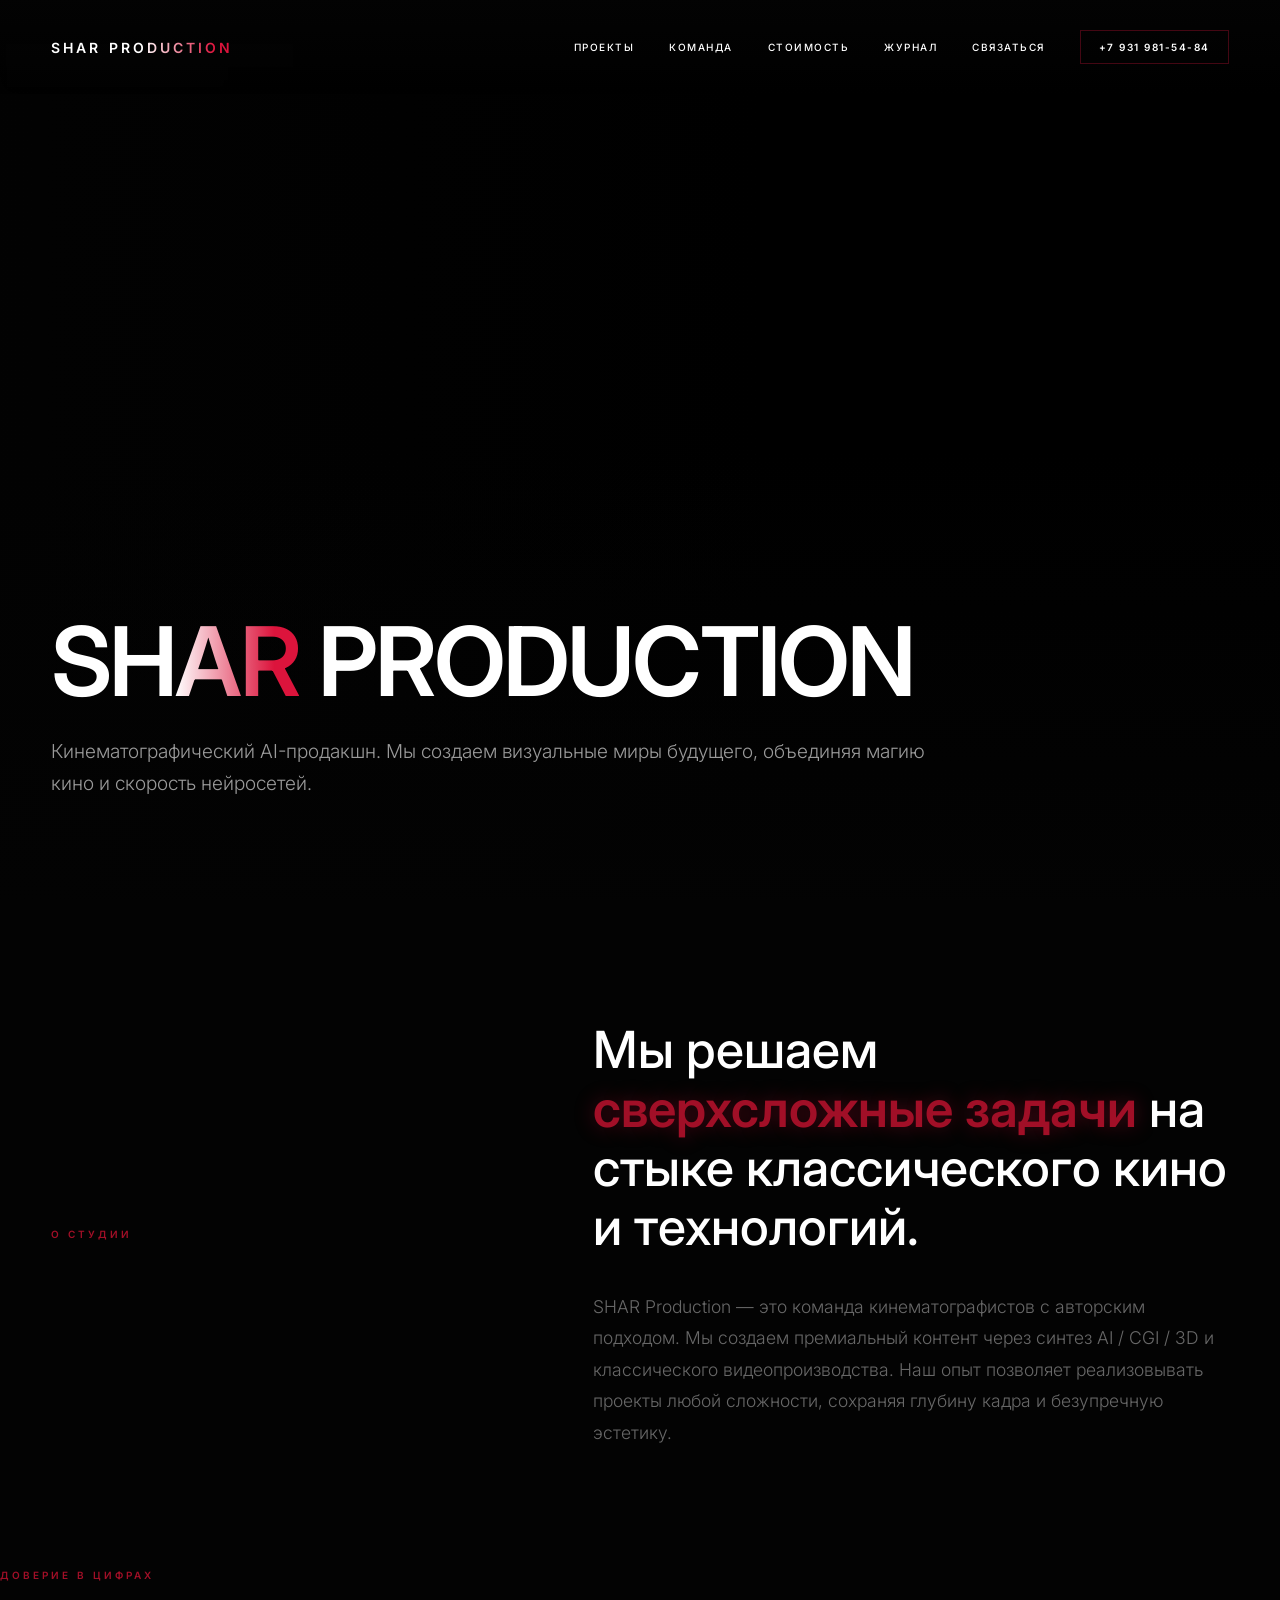
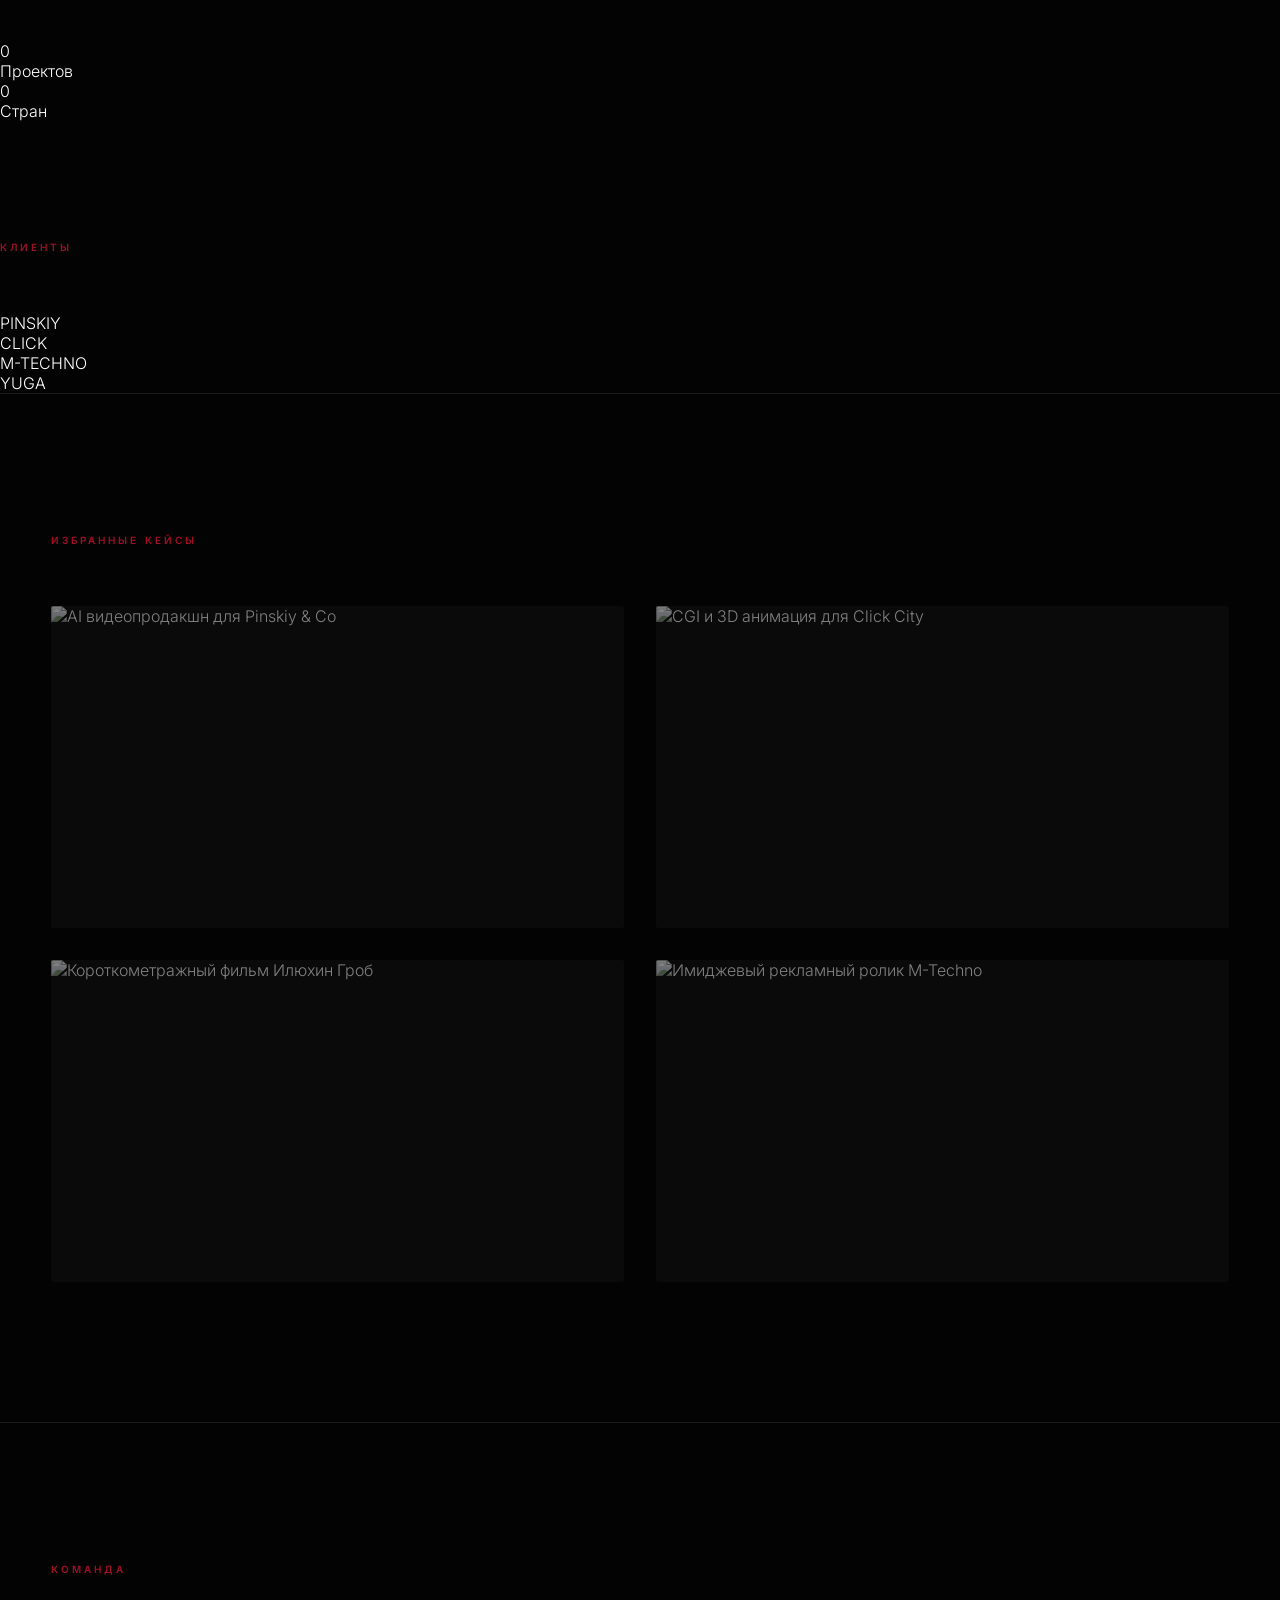
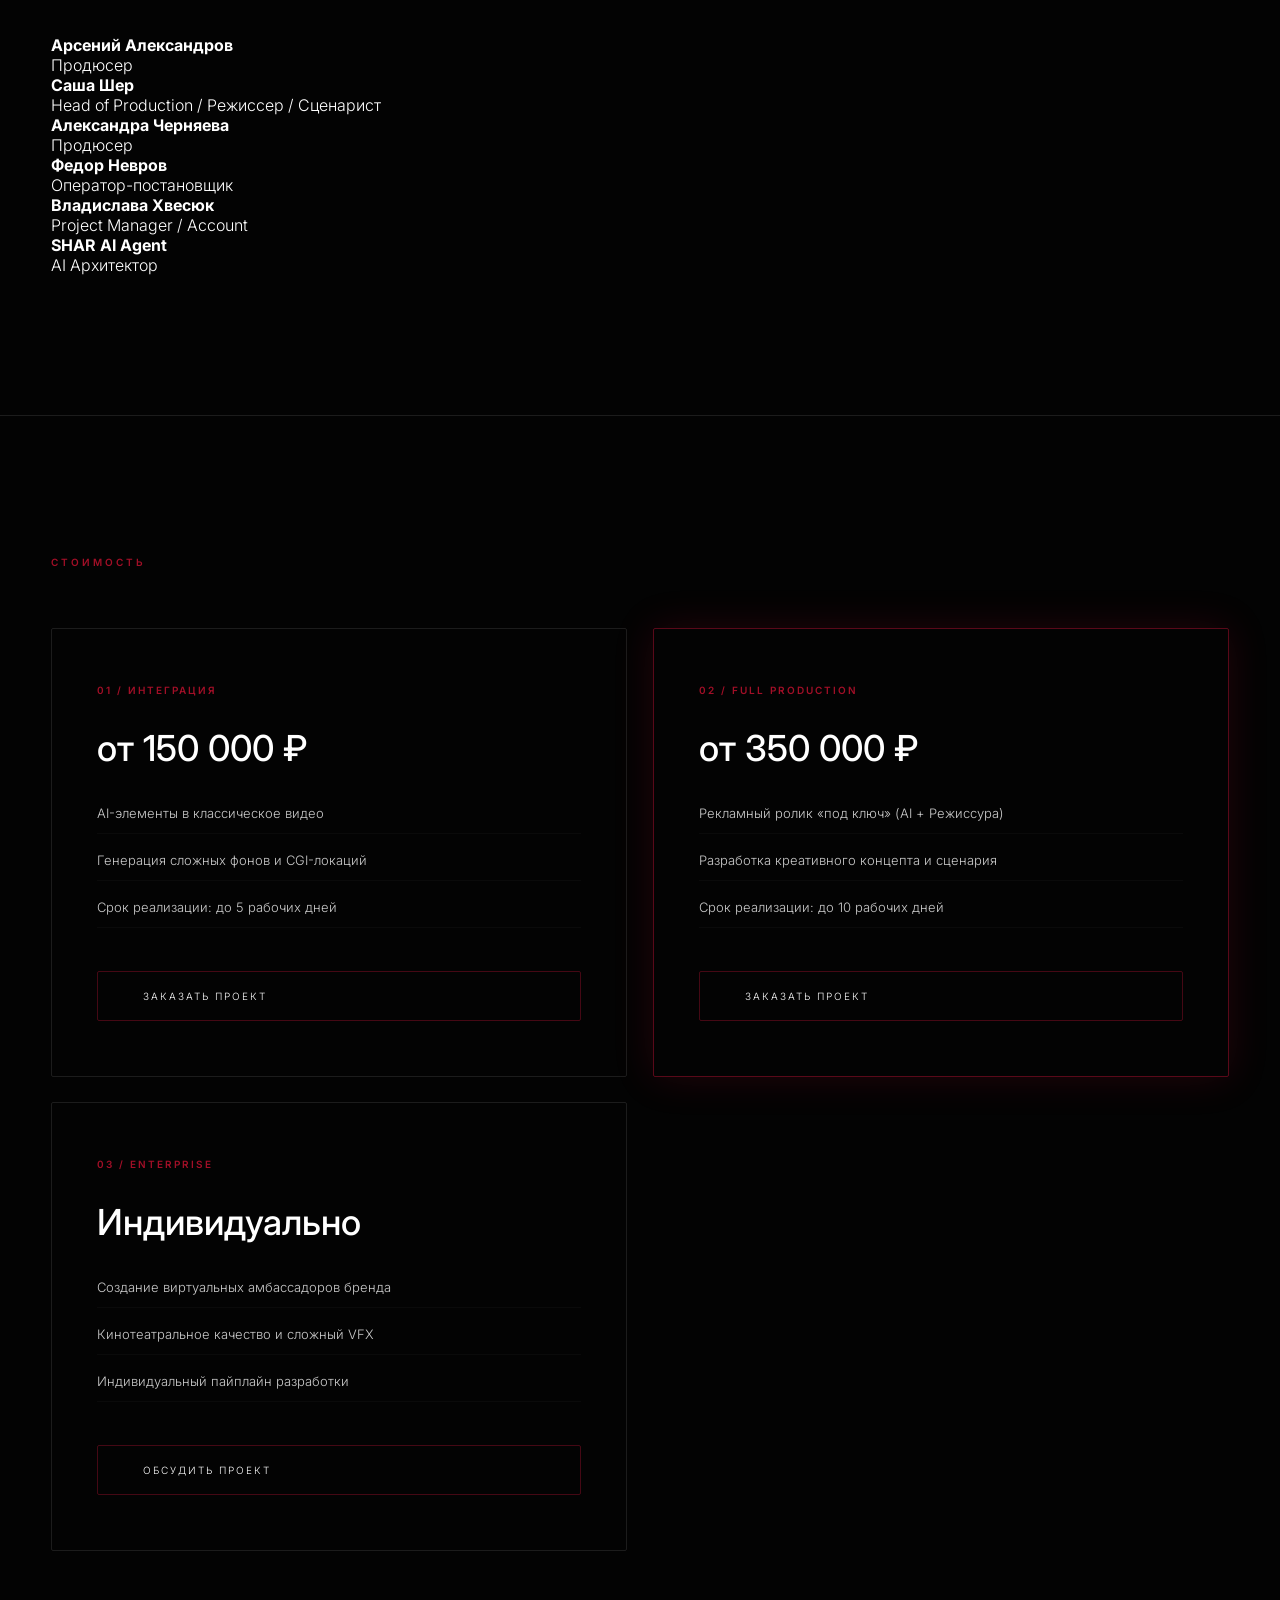
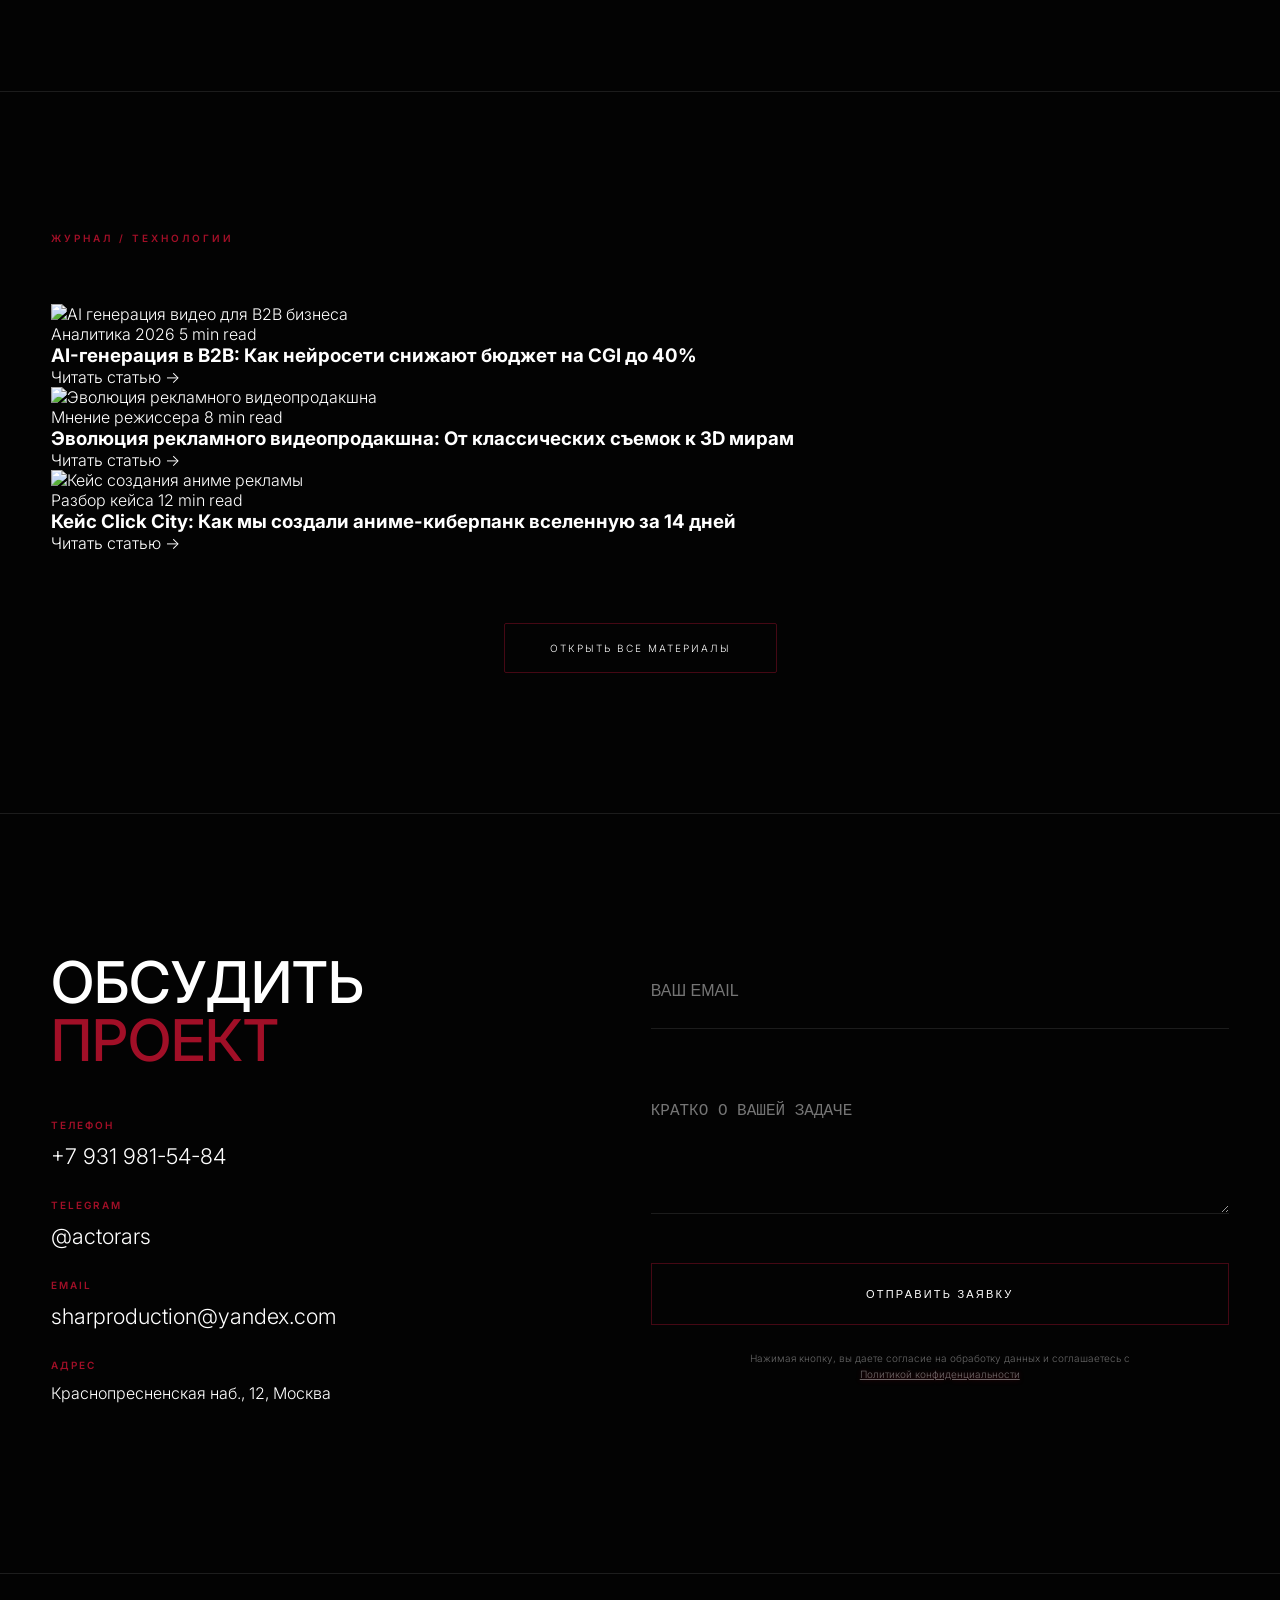
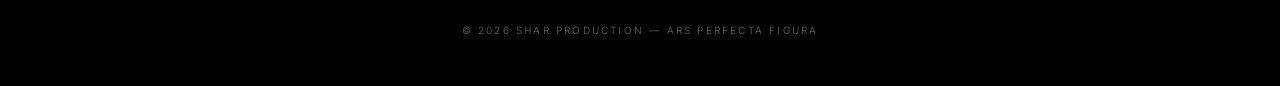
==== commit 390d6bd8: "Update index.html" ====
--- a/index.html
+++ b/index.html
@@ -3,12 +3,9 @@
 <head>
     <meta charset="UTF-8">
     <meta name="viewport" content="width=device-width, initial-scale=1.0, maximum-scale=1.0, user-scalable=no">
-    <title>SHAR Production | AI & CGI Видеопродакшн</title>
-    <meta name="description" content="Создаем премиальные рекламные ролики с использованием AI, 3D и CGI. Кинокачество со скоростью нейросетей.">
-    
-    <meta property="og:title" content="SHAR Production | AI Видеопродакшн">
-    <meta property="og:description" content="Бутиковый продакшн. Создаем рекламу будущего.">
-    <meta property="og:image" content="https://images.unsplash.com/photo-1550745165-9bc0b252726f?q=80&w=1200">
+    <title>SHAR Production | Премиальный AI & CGI Видеопродакшн</title>
+    <meta name="description" content="Бутиковый видеопродакшн. Создаем рекламные ролики, кино и контент для брендов с использованием AI, 3D и CGI технологий со скоростью нейросетей.">
+    <meta name="keywords" content="ai видео, cgi графика, 3d анимация, видеопродакшн москва, создание рекламных роликов, нейросети видео, b2b реклама">
     
     <link href="https://fonts.googleapis.com/css2?family=Inter:wght@300;400;500;600;700&display=swap" rel="stylesheet">
     <link rel="stylesheet" href="style.css">
@@ -23,6 +20,7 @@
         <a href="#work" class="nav-link smart-close">Проекты</a>
         <a href="#team" class="nav-link smart-close">Команда</a>
         <a href="#pricing" class="nav-link smart-close">Стоимость</a>
+        <a href="#journal" class="nav-link smart-close">Журнал</a>
         <a href="#order" class="nav-link smart-close">Связаться</a>
         <a href="tel:+79319815484" class="phone-link smart-close">+7 931 981-54-84</a>
     </div>
@@ -30,12 +28,15 @@
 
 <section class="hero">
     <div class="video-bg">
-        <iframe src="https://player.vimeo.com/video/1169951312?background=1&autoplay=1&loop=1&muted=1&playsinline=1" frameborder="0" allow="autoplay; fullscreen"></iframe>
+        <iframe src="https://player.vimeo.com/video/1169951312?background=1&autoplay=1&loop=1&muted=1&playsinline=1" frameborder="0" allow="autoplay; fullscreen" title="SHAR Production AI Showreel"></iframe>
     </div>
     <div class="overlay"></div>
     <div class="hero-content">
         <h1><span>SHAR</span> PRODUCTION</h1>
-        <p>Кинематографический AI-продакшн. Мы создаем визуальные миры будущего со скоростью нейросетей.</p>
+        <p>Кинематографический AI-продакшн. Мы создаем визуальные миры будущего, объединяя магию кино и скорость нейросетей.</p>
+    </div>
+    <div class="scroll-indicator">
+        <span>Scroll</span>
     </div>
 </section>
 
@@ -44,27 +45,101 @@
     <div>
         <h2 class="manifesto-text">Мы решаем <span>сверхсложные задачи</span> на стыке классического кино и технологий.</h2>
         <div class="manifesto-sub">
-            <p>SHAR Production — это команда кинематографистов с авторским подходом. Мы создаем премиальный контент через синтез <span>AI / CGI / 3D</span> и классического видеопроизводства.</p>
-        </div>
+            <p>SHAR Production — это команда кинематографистов с авторским подходом. Мы создаем премиальный контент через синтез <span>AI / CGI / 3D</span> и классического видеопроизводства. Наш опыт позволяет реализовывать проекты любой сложности, сохраняя глубину кадра и безупречную эстетику.</p>
+        </div>
+    </div>
+</section>
+
+<section class="social-proof fade-in-section">
+    <h2 class="label">ДОВЕРИЕ В ЦИФРАХ</h2>
+    <div class="stats-grid">
+        <div class="stat-item stagger-item">
+            <div class="stat-number" data-count="50">0</div>
+            <div class="stat-label">Проектов</div>
+        </div>
+        <div class="stat-item stagger-item">
+            <div class="stat-number" data-count="15">0</div>
+            <div class="stat-label">Стран</div>
+        </div>
+        <div class="stat-item stagger-item">
+            <div class="stat-number" data-count="99">0</div>
+            <div class="stat-label">% Клиентов Возвращаются</div>
+        </div>
+    </div>
+    
+    <h2 class="label" style="margin-top: 80px;">КЛИЕНТЫ</h2>
+    <div class="clients-grid">
+        <div class="client-logo stagger-item">PINSKIY</div>
+        <div class="client-logo stagger-item">CLICK</div>
+        <div class="client-logo stagger-item">M-TECHNO</div>
+        <div class="client-logo stagger-item">YUGA</div>
     </div>
 </section>
 
 <section id="work" class="section fade-in-section">
-    <h2 class="label">ПРОЕКТЫ</h2>
+    <h2 class="label">ИЗБРАННЫЕ КЕЙСЫ</h2>
     <div class="grid">
         <div class="case stagger-item" onclick="openCase(1)">
-            <img src="https://images.unsplash.com/photo-1550745165-9bc0b252726f?q=80&w=1920" alt="AI видеопродакшн Pinskiy">
+            <img src="https://images.unsplash.com/photo-1550745165-9bc0b252726f?q=80&w=1920" alt="AI видеопродакшн для Pinskiy & Co" loading="lazy">
             <div class="case-info">
                 <h3>PINSKIY & CO</h3>
-                <span class="watch-case-btn">СМОТРЕТЬ КЕЙС</span>
+                <p style="font-size: 10px; text-transform: uppercase; color: var(--grey); letter-spacing: 0.15em; margin-top: 8px;">AI-Production / Food</p>
+                <span class="watch-case-btn">WATCH CASE</span>
             </div>
         </div>
         <div class="case stagger-item" onclick="openCase(2)">
-            <img src="https://images.unsplash.com/photo-1618005182384-a83a8bd57fbe?q=80&w=1920" alt="CGI Click City">
+            <img src="https://images.unsplash.com/photo-1618005182384-a83a8bd57fbe?q=80&w=1920" alt="CGI и 3D анимация для Click City" loading="lazy">
             <div class="case-info">
                 <h3>CLICK CITY</h3>
-                <span class="watch-case-btn">СМОТРЕТЬ КЕЙС</span>
-            </div>
+                <p style="font-size: 10px; text-transform: uppercase; color: var(--grey); letter-spacing: 0.15em; margin-top: 8px;">Sci-Fi / Fintech</p>
+                <span class="watch-case-btn">WATCH CASE</span>
+            </div>
+        </div>
+        <div class="case stagger-item" onclick="openCase(3)">
+            <img src="https://images.unsplash.com/photo-1536440136628-849c177e76a1?q=80&w=1920" alt="Короткометражный фильм Илюхин Гроб" loading="lazy">
+            <div class="case-info">
+                <h3>ИЛЮХИН ГРОБ</h3>
+                <p style="font-size: 10px; text-transform: uppercase; color: var(--grey); letter-spacing: 0.15em; margin-top: 8px;">Cinema / Short Film</p>
+                <span class="watch-case-btn">WATCH CASE</span>
+            </div>
+        </div>
+        <div class="case stagger-item" onclick="openCase(4)">
+            <img src="https://images.unsplash.com/photo-1581091226825-a6a2a5aee158?q=80&w=1920" alt="Имиджевый рекламный ролик M-Techno" loading="lazy">
+            <div class="case-info">
+                <h3>M-TECHNO</h3>
+                <p style="font-size: 10px; text-transform: uppercase; color: var(--grey); letter-spacing: 0.15em; margin-top: 8px;">B2B Commercial / Macro</p>
+                <span class="watch-case-btn">WATCH CASE</span>
+            </div>
+        </div>
+    </div>
+</section>
+
+<section id="team" class="section fade-in-section">
+    <h2 class="label">КОМАНДА</h2>
+    <div class="team-grid">
+        <div class="member stagger-item">
+            <h4>Арсений Александров</h4>
+            <p>Продюсер</p>
+        </div>
+        <div class="member stagger-item">
+            <h4>Саша Шер</h4>
+            <p>Head of Production / Режиссер / Сценарист</p>
+        </div>
+        <div class="member stagger-item">
+            <h4>Александра Черняева</h4>
+            <p>Продюсер</p>
+        </div>
+        <div class="member stagger-item">
+            <h4>Федор Невров</h4>
+            <p>Оператор-постановщик</p>
+        </div>
+        <div class="member stagger-item">
+            <h4>Владислава Хвесюк</h4>
+            <p>Project Manager / Account</p>
+        </div>
+        <div class="member stagger-item">
+            <h4>SHAR AI Agent</h4>
+            <p>AI Архитектор</p>
         </div>
     </div>
 </section>
@@ -74,16 +149,76 @@
     <div class="pricing-grid">
         <div class="price-card stagger-item">
             <h3>01 / Интеграция</h3>
-            <div class="val">от 150 000 ₽</div>
-            <ul><li>AI-элементы в классическое видео</li><li>Срок реализации: до 5 рабочих дней</li></ul>
+            <div class="val" data-price="150000">от 150 000 ₽</div>
+            <ul>
+                <li>AI-элементы в классическое видео</li>
+                <li>Генерация сложных фонов и CGI-локаций</li>
+                <li>Срок реализации: до 5 рабочих дней</li>
+            </ul>
             <a href="#order" class="order-btn">Заказать проект</a>
         </div>
         <div class="price-card premium-pack stagger-item">
             <h3>02 / Full Production</h3>
-            <div class="val">от 350 000 ₽</div>
-            <ul><li>Рекламный ролик «под ключ»</li><li>Срок реализации: до 10 рабочих дней</li></ul>
+            <div class="val" data-price="350000">от 350 000 ₽</div>
+            <ul>
+                <li>Рекламный ролик «под ключ» (AI + Режиссура)</li>
+                <li>Разработка креативного концепта и сценария</li>
+                <li>Срок реализации: до 10 рабочих дней</li>
+            </ul>
             <a href="#order" class="order-btn">Заказать проект</a>
         </div>
+        <div class="price-card stagger-item">
+            <h3>03 / Enterprise</h3>
+            <div class="val">Индивидуально</div>
+            <ul>
+                <li>Создание виртуальных амбассадоров бренда</li>
+                <li>Кинотеатральное качество и сложный VFX</li>
+                <li>Индивидуальный пайплайн разработки</li>
+            </ul>
+            <a href="#order" class="order-btn">Обсудить проект</a>
+        </div>
+    </div>
+</section>
+
+<section id="journal" class="section fade-in-section">
+    <h2 class="label">ЖУРНАЛ / ТЕХНОЛОГИИ</h2>
+    <div class="journal-grid">
+        <a href="#journal" class="journal-card stagger-item">
+            <div class="j-img-wrap">
+                <img src="https://images.unsplash.com/photo-1620712943543-bcc4688e7485?q=80&w=800" alt="AI генерация видео для B2B бизнеса" loading="lazy">
+            </div>
+            <div class="j-content">
+                <span class="j-tag">Аналитика 2026</span>
+                <span class="j-read-time">5 min read</span>
+                <h3 class="j-title">AI-генерация в B2B: Как нейросети снижают бюджет на CGI до 40%</h3>
+                <span class="j-link">Читать статью →</span>
+            </div>
+        </a>
+        <a href="#journal" class="journal-card stagger-item">
+            <div class="j-img-wrap">
+                <img src="https://images.unsplash.com/photo-1535016120720-40c7467d4aac?q=80&w=800" alt="Эволюция рекламного видеопродакшна" loading="lazy">
+            </div>
+            <div class="j-content">
+                <span class="j-tag">Мнение режиссера</span>
+                <span class="j-read-time">8 min read</span>
+                <h3 class="j-title">Эволюция рекламного видеопродакшна: От классических съемок к 3D мирам</h3>
+                <span class="j-link">Читать статью →</span>
+            </div>
+        </a>
+        <a href="#journal" class="journal-card stagger-item">
+            <div class="j-img-wrap">
+                <img src="https://images.unsplash.com/photo-1618005182384-a83a8bd57fbe?q=80&w=800" alt="Кейс создания аниме рекламы" loading="lazy">
+            </div>
+            <div class="j-content">
+                <span class="j-tag">Разбор кейса</span>
+                <span class="j-read-time">12 min read</span>
+                <h3 class="j-title">Кейс Click City: Как мы создали аниме-киберпанк вселенную за 14 дней</h3>
+                <span class="j-link">Читать статью →</span>
+            </div>
+        </a>
+    </div>
+    <div style="text-align: center; margin-top: 70px;">
+        <a href="#journal" class="btn-minimal">ОТКРЫТЬ ВСЕ МАТЕРИАЛЫ</a>
     </div>
 </section>
 
@@ -92,27 +227,77 @@
         <div class="order-info">
             <h2>ОБСУДИТЬ<br><span>ПРОЕКТ</span></h2>
             <div class="contact-links">
-                <div class="c-item"><p>ТЕЛЕФОН</p><a href="tel:+79319815484" class="c-link">+7 931 981-54-84</a></div>
-                <div class="c-item"><p>TELEGRAM</p><a href="https://t.me/actorars" target="_blank" class="c-link">@actorars</a></div>
+                <div class="c-item">
+                    <p>ТЕЛЕФОН</p>
+                    <a href="tel:+79319815484" class="c-link">+7 931 981-54-84</a>
+                </div>
+                <div class="c-item">
+                    <p>TELEGRAM</p>
+                    <a href="https://t.me/actorars?text=Здравствуйте,%20хочу%20обсудить%20создание%20ролика" target="_blank" class="c-link">@actorars</a>
+                </div>
+                <div class="c-item">
+                    <p>EMAIL</p>
+                    <a href="mailto:sharproduction@yandex.com" class="c-link">sharproduction@yandex.com</a>
+                </div>
+                <div class="c-item">
+                    <p>АДРЕС</p>
+                    <span class="c-address">Краснопресненская наб., 12, Москва</span>
+                </div>
             </div>
         </div>
         <form id="contactForm">
             <input type="email" class="form-input" placeholder="ВАШ EMAIL" required>
-            <textarea class="form-input" placeholder="КРАТКО О ЗАДАЧЕ" required style="min-height: 120px;"></textarea>
+            <textarea class="form-input" placeholder="КРАТКО О ВАШЕЙ ЗАДАЧЕ" required style="min-height: 140px;"></textarea>
             <button type="submit" class="btn-submit">ОТПРАВИТЬ ЗАЯВКУ</button>
+            <p style="font-size: 10px; color: var(--grey); margin-top: 25px; text-align: center; line-height: 1.6;">
+                Нажимая кнопку, вы даете согласие на обработку данных и соглашаетесь с <br>
+                <a href="#privacy" style="color: var(--brand-red) !important; text-decoration: underline !important; text-shadow: 0 0 5px rgba(220,20,60,0.3) !important;">Политикой конфиденциальности</a>
+            </p>
         </form>
     </div>
 </section>
+
+<footer style="padding: 50px 4%; text-align: center; font-size: 10px; color: var(--grey); letter-spacing: 0.22em; text-transform: uppercase; border-top: 1px solid var(--line);">
+    © 2026 SHAR PRODUCTION — ARS PERFECTA FIGURA
+</footer>
 
 <div class="modal" id="case-1">
     <div class="close-case" onclick="closeCase(1)">ЗАКРЫТЬ ✕</div>
-    <div class="m-video-container"><iframe id="vid-1" src="https://player.vimeo.com/video/1169962484?title=0&byline=0&portrait=0" frameborder="0" allow="autoplay; fullscreen"></iframe></div>
+    <div class="m-video-container">
+        <iframe id="vid-1" src="https://player.vimeo.com/video/1169962484?title=0&byline=0&portrait=0" frameborder="0" allow="autoplay; fullscreen"></iframe>
+    </div>
     <div class="m-content">
-        <div class="m-header"><h2>PINSKIY & CO</h2><p>AI-Production</p></div>
+        <div class="m-header">
+            <h2>PINSKIY & CO</h2>
+            <p>AI-Production / 72 часа</p>
+        </div>
         <div class="m-details">
-            <p>Премиальная рекламная кампания реализована всего за 3 рабочих дня без съемок.</p>
+            <h5>Задача</h5>
+            <p>Переосмыслить визуальную коммуникацию премиального ресторанного холдинга. Создать серию роликов, транслирующих гастрономическую эстетику через гиперреалистичную AI-генерацию, полностью исключив съемочный процесс.</p>
+            
+            <h5>Решение</h5>
+            <p>Команда SHAR разработала кастомный AI-пайплайн, имитирующий эффект дорогой stop-motion анимации. Были воссозданы знаковые локации Москвы и детализированные блюда с сохранением 100% читаемости айдентики бренда.</p>
+            
+            <h5>Результат</h5>
+            <p>Премиальная рекламная кампания реализована всего за 3 рабочих дня. Проект задал новый индустриальный стандарт скорости производства.</p>
+            
+            <div class="project-metrics">
+                <div class="metric-item">
+                    <div class="metric-value">3</div>
+                    <div class="metric-label">Дня</div>
+                </div>
+                <div class="metric-item">
+                    <div class="metric-value">100%</div>
+                    <div class="metric-label">Читаемость бренда</div>
+                </div>
+                <div class="metric-item">
+                    <div class="metric-value">40%</div>
+                    <div class="metric-label">Экономия бюджета</div>
+                </div>
+            </div>
+            
             <div class="m-cta-wrap">
-                <a href="/cases/pinskiy" class="btn-minimal">ЧИТАТЬ ПОЛНЫЙ КЕЙС →</a>
+                <a href="#order" onclick="closeCase(1)" class="btn-minimal">ЧИТАТЬ ПОЛНЫЙ КЕЙС →</a>
             </div>
         </div>
     </div>
@@ -120,17 +305,132 @@
 
 <div class="modal" id="case-2">
     <div class="close-case" onclick="closeCase(2)">ЗАКРЫТЬ ✕</div>
-    <div class="m-video-container"><iframe id="vid-2" src="https://player.vimeo.com/video/1169962544?title=0&byline=0&portrait=0" frameborder="0" allow="autoplay; fullscreen"></iframe></div>
+    <div class="m-video-container">
+        <iframe id="vid-2" src="https://player.vimeo.com/video/1169962544?title=0&byline=0&portrait=0" frameborder="0" allow="autoplay; fullscreen"></iframe>
+    </div>
     <div class="m-content">
-        <div class="m-header"><h2>CLICK CITY</h2><p>Sci-Fi / Fintech</p></div>
+        <div class="m-header">
+            <h2>CLICK CITY</h2>
+            <p>Sci-Fi / Fintech / Anime</p>
+        </div>
         <div class="m-details">
-            <p>Создание вселенной Click World в стилистике высокобюджетного Sci-Fi аниме.</p>
-            <div class="m-cta-wrap"><a href="#order" onclick="closeCase(2)" class="btn-minimal">ОБСУДИТЬ ПРОЕКТ →</a></div>
+            <h5>Задача</h5>
+            <p>Трансформировать имидж платежной системы Click, создав визуальный язык, понятный цифровому поколению, и подчеркнуть масштаб экосистемы как футуристического сервиса.</p>
+            
+            <h5>Решение</h5>
+            <p>Создание вселенной «Click World» в стилистике высокобюджетного Sci-Fi аниме. Мы использовали AI для отрисовки футуристических небоскребов с национальными архитектурными кодами.</p>
+            
+            <h5>Результат</h5>
+            <p>Проект закрепил за Click статус самого прогрессивного бренда в регионе. Видео стало виральным, продемонстрировав, что финтех может быть искусством.</p>
+            
+            <div class="project-metrics">
+                <div class="metric-item">
+                    <div class="metric-value">14</div>
+                    <div class="metric-label">Дней</div>
+                </div>
+                <div class="metric-item">
+                    <div class="metric-value">1M+</div>
+                    <div class="metric-label">Просмотров</div>
+                </div>
+                <div class="metric-item">
+                    <div class="metric-value">95%</div>
+                    <div class="metric-label">Positive Feedback</div>
+                </div>
+            </div>
+            
+            <div class="m-cta-wrap">
+                <a href="#order" onclick="closeCase(2)" class="btn-minimal">ЧИТАТЬ ПОЛНЫЙ КЕЙС →</a>
+            </div>
         </div>
     </div>
 </div>
 
+<div class="modal" id="case-3">
+    <div class="close-case" onclick="closeCase(3)">ЗАКРЫТЬ ✕</div>
+    <div class="m-video-container" style="display:flex; align-items:center; justify-content:center;">
+        <p style="color:var(--grey); font-size:12px; letter-spacing:0.2em; text-transform:uppercase;">[ Ожидает загрузки видео ]</p>
+    </div>
+    <div class="m-content">
+        <div class="m-header">
+            <h2>ИЛЮХИН ГРОБ</h2>
+            <p>Cinema / Festival Short Film</p>
+        </div>
+        <div class="m-details">
+            <h5>Задача</h5>
+            <p>Создать глубокое авторское кино, раскрывающее режиссерский потенциал студии SHAR. Передать абсурдную ситуацию похорон у закрытого гроба.</p>
+            
+            <h5>Решение</h5>
+            <p>Ставка на чистый кинематограф. Глубокая проработка сценария, ювелирная работа с актерами. Визуальный ряд выстроен на драматичном освещении и крупных планах.</p>
+            
+            <h5>Результат</h5>
+            <p>Фильм стал победителем международных кинофестивалей, подтвердив высокий уровень режиссуры SHAR Production.</p>
+            
+            <div class="project-metrics">
+                <div class="metric-item">
+                    <div class="metric-value">5</div>
+                    <div class="metric-label">Фестивалей</div>
+                </div>
+                <div class="metric-item">
+                    <div class="metric-value">2</div>
+                    <div class="metric-label">Наград</div>
+                </div>
+                <div class="metric-item">
+                    <div class="metric-value">24</div>
+                    <div class="metric-label">Минуты</div>
+                </div>
+            </div>
+            
+            <div class="m-cta-wrap">
+                <a href="#order" onclick="closeCase(3)" class="btn-minimal">ЧИТАТЬ ПОЛНЫЙ КЕЙС →</a>
+            </div>
+        </div>
+    </div>
+</div>
+
+<div class="modal" id="case-4">
+    <div class="close-case" onclick="closeCase(4)">ЗАКРЫТЬ ✕</div>
+    <div class="m-video-container" style="display:flex; align-items:center; justify-content:center;">
+        <p style="color:var(--grey); font-size:12px; letter-spacing:0.2em; text-transform:uppercase;">[ Ожидает загрузки видео ]</p>
+    </div>
+    <div class="m-content">
+        <div class="m-header">
+            <h2>M-TECHNO</h2>
+            <p>B2B Commercial / Industrial Macro</p>
+        </div>
+        <div class="m-details">
+            <h5>Задача</h5>
+            <p>Разработать премиальный имиджевый фильм для завода. Превратить рутинный процесс создания деталей в завораживающее визуальное зрелище для B2B-продаж.</p>
+            
+            <h5>Решение</h5>
+            <p>Использование специализированной макрооптики и роботизированных систем движения камеры. Ритмичный монтаж синхронизирован с агрессивным саунд-дизайном.</p>
+            
+            <h5>Результат</h5>
+            <p>Ролик используется на международных выставках, моментально снимая возражения о технологическом уровне компании.</p>
+            
+            <div class="project-metrics">
+                <div class="metric-item">
+                    <div class="metric-value">10</div>
+                    <div class="metric-label">Выставок</div>
+                </div>
+                <div class="metric-item">
+                    <div class="metric-value">50+</div>
+                    <div class="metric-label">Leads</div>
+                </div>
+                <div class="metric-item">
+                    <div class="metric-value">3x</div>
+                    <div class="metric-label">ROI</div>
+                </div>
+            </div>
+            
+            <div class="m-cta-wrap">
+                <a href="#order" onclick="closeCase(4)" class="btn-minimal">ЧИТАТЬ ПОЛНЫЙ КЕЙС →</a>
+            </div>
+        </div>
+    </div>
+</div>
+
 <div class="toast" id="toast"></div>
+
 <script src="script.js"></script>
 </body>
 </html>
--- a/style.css
+++ b/style.css
@@ -1,1047 +1,114 @@
-/* ========== CSS VARIABLES ========== */
 :root { 
-    --brand-red: #DC143C; 
+    --logo-red: #DC143C; 
+    --muted-red: #A10F27; 
     --bg: #030303; 
     --white: #FFFFFF;
     --grey: rgba(255, 255, 255, 0.4);
     --line: rgba(255, 255, 255, 0.1);
     --aura-base: rgba(220, 20, 60, 0.35);
-    --neon-red: rgba(220, 20, 60, 0.45);
     --glow: rgba(220, 20, 60, 0.7);
     --aura-strong: rgba(220, 20, 60, 0.9);
     --pulse-glass: rgba(220, 20, 60, 0.05);
     --ease-luxe: cubic-bezier(0.16, 1, 0.3, 1);
 }
 
-/* ========== BASE RESET & FUNDAMENTALS ========== */
 * { margin: 0; padding: 0; box-sizing: border-box; }
 html { scroll-behavior: smooth; }
-body { 
-    font-family: 'Inter', sans-serif; 
-    background: var(--bg); 
-    color: var(--white); 
-    font-weight: 300; 
-    -webkit-font-smoothing: antialiased; 
-    overflow-x: hidden; 
-    -webkit-tap-highlight-color: transparent !important;
-    cursor: none; 
-}
+body { font-family: 'Inter', sans-serif; background: var(--bg); color: var(--white); font-weight: 300; -webkit-font-smoothing: antialiased; overflow-x: hidden; -webkit-tap-highlight-color: transparent !important; cursor: none; }
+a { color: #fff !important; text-decoration: none !important; outline: none !important; cursor: none; }
 
-/* ========== CUSTOM CURSOR ========== */
-.custom-cursor {
-    width: 12px;
-    height: 12px;
-    border-radius: 50%;
-    background: var(--brand-red);
-    position: fixed;
-    pointer-events: none;
-    z-index: 10000;
-    transform: translate(-50%, -50%);
-    transition: width 0.3s var(--ease-luxe), height 0.3s var(--ease-luxe), opacity 0.3s;
-    box-shadow: 0 0 20px var(--glow), 0 0 40px var(--aura-base);
-    opacity: 0;
-    will-change: transform, width, height;
-}
-
+.custom-cursor { width: 12px; height: 12px; border-radius: 50%; background: var(--logo-red); position: fixed; pointer-events: none; z-index: 100000; transform: translate(-50%, -50%); transition: width 0.3s var(--ease-luxe), height 0.3s var(--ease-luxe); box-shadow: 0 0 20px var(--glow); opacity: 0; will-change: transform, width, height; }
 .custom-cursor.active { opacity: 1; }
 .custom-cursor.hover { width: 40px; height: 40px; background: rgba(220, 20, 60, 0.2); }
 
-/* ========== TILDA COLOR OVERRIDE ========== */
-a, a:link, a:visited, .t-record a { 
-    color: #ffffff !important; 
-    text-decoration: none !important; 
-    outline: none !important; 
-    cursor: none; 
+.fade-in-section, .stagger-item { opacity: 0; transform: translateY(40px); transition: opacity 0.8s var(--ease-luxe), transform 0.8s var(--ease-luxe); will-change: opacity, transform; }
+.fade-in-section.is-visible, .stagger-item.is-visible { opacity: 1; transform: translateY(0); }
+
+@keyframes premium-pulse { 0%, 100% { box-shadow: 0 0 8px var(--aura-base); border-color: rgba(220, 20, 60, 0.3); } 50% { box-shadow: 0 0 25px var(--glow); border-color: rgba(220, 20, 60, 0.7); } }
+@keyframes text-aura-hover { from { text-shadow: 0 0 10px var(--aura-base); } to { text-shadow: 0 0 18px var(--aura-strong), 0 0 35px var(--logo-red); color: #fff; } }
+@keyframes shimmer { to { background-position: 200% center; } }
+
+nav { position: fixed; top: 0; width: 100%; padding: 30px 4%; display: flex; justify-content: space-between; align-items: center; z-index: 90000; background: linear-gradient(to bottom, rgba(3,3,3,0.95) 0%, transparent 100%); backdrop-filter: blur(10px); }
+.logo { font-size: 14px; font-weight: 600; letter-spacing: 0.22em; text-transform: uppercase; background: linear-gradient(90deg, #fff 0%, #fff 25%, var(--logo-red) 45%, var(--logo-red) 55%, #fff 75%, #fff 100%); background-size: 200% auto; -webkit-background-clip: text; -webkit-text-fill-color: transparent; animation: shimmer 7s linear infinite; }
+.nav-right { display: flex; gap: 35px; align-items: center;}
+.nav-link { font-size: 10px; text-transform: uppercase; letter-spacing: 0.15em; font-weight: 500; transition: 0.4s; }
+.nav-link:hover { animation: text-aura-hover 0.5s forwards !important; }
+.phone-link { padding: 10px 18px; border: 1px solid rgba(220, 20, 60, 0.3); font-size: 10px; text-transform: uppercase; letter-spacing: 0.15em; font-weight: 600; animation: premium-pulse 3s infinite ease-in-out !important; transition: 0.4s; }
+.phone-link:hover { background: var(--pulse-glass) !important; border-color: var(--logo-red) !important; box-shadow: 0 0 25px var(--aura-strong) !important; }
+
+.hero { position: relative; height: 100vh; display: flex; align-items: flex-end; padding: 0 4% 100px 4%; overflow: hidden; }
+.video-bg { position: absolute; inset: 0; z-index: 1; pointer-events: none; background: #000; }
+.video-bg iframe { width: 100vw; height: 56.25vw; min-height: 100vh; min-width: 177.77vh; position: absolute; top: 50%; left: 50%; transform: translate(-50%, -50%); }
+.overlay { position: absolute; inset: 0; background: linear-gradient(0deg, rgba(3,3,3,0.95) 0%, transparent 50%), linear-gradient(90deg, rgba(3,3,3,0.7) 0%, transparent 60%); z-index: 2; }
+.hero-content { position: relative; z-index: 10; max-width: 900px; }
+.hero-content h1 { font-size: clamp(3.5rem, 8vw, 6rem); font-weight: 600; letter-spacing: -0.03em; line-height: 0.9; margin-bottom: 30px; }
+.hero-content h1 span { background: linear-gradient(90deg, #fff 0%, #fff 25%, var(--logo-red) 45%, var(--logo-red) 55%, #fff 75%, #fff 100%); background-size: 200% auto; -webkit-background-clip: text; -webkit-text-fill-color: transparent; animation: shimmer 9s linear infinite; }
+.hero-content p { font-size: clamp(1rem, 1.8vw, 1.2rem); color: rgba(255,255,255,0.6); line-height: 1.7; font-weight: 300; }
+
+.section { padding: 140px 4%; border-top: 1px solid var(--line); }
+.label { font-size: 10px; color: var(--muted-red); text-transform: uppercase; letter-spacing: 0.3em; margin-bottom: 60px; font-weight: 600; }
+
+.manifesto { padding: 120px 4%; display: grid; grid-template-columns: 1fr 1.5fr; gap: 10%; align-items: center; }
+.manifesto-title { font-size: 10px; color: var(--muted-red); text-transform: uppercase; letter-spacing: 0.3em; font-weight: 600; }
+.manifesto-text { font-size: clamp(2rem, 4vw, 3.5rem); line-height: 1.15; font-weight: 500; }
+.manifesto-text span { color: var(--muted-red); font-weight: 600; text-shadow: 0 0 20px var(--aura-base); }
+.manifesto-sub { margin-top: 35px; font-size: clamp(1rem, 1.6vw, 1.1rem); color: var(--grey); line-height: 1.8; }
+
+.grid { display: grid; grid-template-columns: repeat(2, 1fr); gap: 2.5vw; }
+.case { position: relative; aspect-ratio: 16/9; background: #0a0a0a; overflow: hidden; border-radius: 2px; transition: 0.6s; }
+.case:hover { transform: scale(1.02); box-shadow: 0 20px 60px rgba(0,0,0,0.8), 0 0 40px var(--aura-base); }
+.case img { width: 100%; height: 100%; object-fit: cover; transition: 1.2s; filter: grayscale(0.7) brightness(0.5); }
+.case:hover img { transform: scale(1.08); filter: grayscale(0) brightness(1); }
+.case-info { position: absolute; inset: 0; padding: 45px; display: flex; flex-direction: column; justify-content: flex-end; background: linear-gradient(0deg, rgba(0,0,0,0.9) 0%, transparent 70%); opacity: 0; transition: 0.5s; }
+.case:hover .case-info { opacity: 1; }
+.case-info h3 { font-size: clamp(1.6rem, 2.2vw, 2.2rem); font-weight: 600; margin-bottom: 10px; }
+.watch-case-btn { display: inline-block; padding: 12px 25px; border: 1px solid var(--muted-red); font-size: 9px; text-transform: uppercase; letter-spacing: 0.2em; color: var(--muted-red) !important; transition: 0.3s; }
+.watch-case-btn:hover { background: var(--muted-red); color: #fff !important; box-shadow: 0 0 20px var(--glow); }
+
+.pricing-grid { display: grid; grid-template-columns: repeat(2, 1fr); gap: 25px; }
+.price-card { padding: 55px 45px; border: 1px solid var(--line); border-radius: 2px; transition: 0.6s; }
+.price-card:hover { transform: translateY(-8px); border-color: rgba(255,255,255,0.25); }
+.price-card h3 { font-size: 10px; color: var(--muted-red); text-transform: uppercase; margin-bottom: 30px; letter-spacing: 0.2em; font-weight: 600; }
+.price-card .val { font-size: clamp(2rem, 2.8vw, 2.8rem); margin-bottom: 35px; font-weight: 500; }
+.price-card ul { list-style: none; }
+.price-card li { font-size: 13px; color: #ccc; margin-bottom: 18px; border-bottom: 1px solid rgba(255,255,255,0.03); padding-bottom: 12px; }
+.premium-pack { border-color: rgba(220, 20, 60, 0.4); box-shadow: 0 0 40px rgba(220, 20, 60, 0.15); }
+
+.btn-minimal, .order-btn { display: inline-block; padding: 18px 45px; border: 1px solid rgba(220, 20, 60, 0.3); font-size: 10px; text-transform: uppercase; letter-spacing: 0.2em; transition: 0.4s !important; border-radius: 2px; animation: premium-pulse 3s infinite; }
+.btn-minimal:hover, .order-btn:hover { background: var(--pulse-glass) !important; border-color: var(--logo-red) !important; box-shadow: 0 0 35px var(--aura-strong) !important; }
+.order-btn { width: 100%; margin-top: 25px; }
+
+.order-wrap { display: grid; grid-template-columns: 1fr 1.2fr; gap: 10%; align-items: start; }
+.order-info h2 { font-size: clamp(2.8rem, 4.5vw, 4.5rem); font-weight: 500; line-height: 1; margin-bottom: 50px; }
+.order-info h2 span { color: var(--muted-red); }
+.c-item { margin-bottom: 30px; }
+.c-item p { font-size: 10px; text-transform: uppercase; color: var(--muted-red); letter-spacing: 0.2em; margin-bottom: 12px; font-weight: 600; }
+.c-link { font-size: clamp(1.15rem, 2.2vw, 1.35rem); transition: 0.4s !important; display: block; width: fit-content; }
+.c-link:hover { animation: text-aura-hover 0.5s forwards !important; transform: translateX(5px); }
+
+.form-input { width: 100%; background: transparent; border: none; border-bottom: 1px solid var(--line); color: #fff; padding: 28px 0; font-size: 16px; margin-bottom: 45px; outline: none; transition: 0.4s; }
+.form-input:focus { border-bottom-color: var(--muted-red); }
+.btn-submit { background: transparent !important; color: #fff !important; padding: 24px; font-size: 11px; text-transform: uppercase; letter-spacing: 0.2em; border: 1px solid rgba(220, 20, 60, 0.3); width: 100%; animation: premium-pulse 3s infinite !important; transition: 0.4s !important; }
+.btn-submit:hover { background: var(--pulse-glass) !important; border-color: var(--logo-red) !important; box-shadow: 0 0 40px var(--aura-strong) !important; }
+
+.modal { position: fixed; inset: 0; background: rgba(3,3,3,0.98); z-index: 100000; display: none; padding: 100px 4% 60px 4%; overflow-y: auto; backdrop-filter: blur(20px); }
+.modal.active { display: block; }
+.close-case { position: fixed; top: 80px; right: 4%; font-size: 11px; letter-spacing: 0.2em; font-weight: 600; z-index: 100001; padding: 15px 25px; border: 1px solid var(--line); background: rgba(0,0,0,0.5); transition: 0.3s; }
+.close-case:hover { border-color: var(--logo-red); box-shadow: 0 0 30px var(--aura-base); }
+.m-video-container { width: 100%; height: 75vh; background: #000; margin-bottom: 60px; }
+.m-video-container iframe { width: 100%; height: 100%; border: none; }
+.m-content { max-width: 1200px; margin: 0 auto; display: grid; grid-template-columns: 1fr 1.5fr; gap: 80px; }
+.m-header h2 { font-size: clamp(2.2rem, 4.5vw, 3.5rem); margin-bottom: 18px; }
+.m-header p { color: var(--muted-red); font-size: 12px; letter-spacing: 0.2em; font-weight: 600; }
+.m-details p { font-size: 16px; line-height: 1.85; color: #ccc; }
+
+.toast { position: fixed; bottom: 40px; right: 40px; padding: 20px 30px; background: rgba(0,0,0,0.95); border: 1px solid var(--logo-red); color: #fff; font-size: 12px; letter-spacing: 0.15em; z-index: 50000; opacity: 0; transform: translateY(20px); transition: 0.4s; }
+.toast.show { opacity: 1; transform: translateY(0); }
+
+@media (max-width: 900px) { 
+    nav { padding: 20px 6%; } .nav-link { display: none; } .phone-link { padding: 8px 12px; font-size: 9px; }
+    .manifesto, .order-wrap, .m-content { grid-template-columns: 1fr; }
+    .grid, .pricing-grid { grid-template-columns: 1fr; }
+    .m-video-container { height: 40vh; }
+    body { cursor: auto; } .custom-cursor { display: none; }
 }
-
-/* ========== SCROLL REVEAL ANIMATIONS ========== */
-.fade-in-section {
-    opacity: 0;
-    transform: translateY(40px);
-    transition: opacity 0.8s var(--ease-luxe), transform 0.8s var(--ease-luxe);
-    will-change: opacity, transform;
-}
-
-.fade-in-section.is-visible {
-    opacity: 1;
-    transform: translateY(0);
-}
-
-.stagger-item {
-    opacity: 0;
-    transform: translateY(30px);
-    transition: opacity 0.6s var(--ease-luxe), transform 0.6s var(--ease-luxe);
-    will-change: opacity, transform;
-}
-
-.stagger-item.is-visible {
-    opacity: 1;
-    transform: translateY(0);
-}
-
-/* ========== KEYFRAME ANIMATIONS ========== */
-@keyframes premium-pulse {
-    0% { box-shadow: 0 0 8px var(--aura-base); border-color: rgba(220, 20, 60, 0.3); }
-    50% { box-shadow: 0 0 25px var(--glow), 0 0 50px var(--aura-base); border-color: rgba(220, 20, 60, 0.7); }
-    100% { box-shadow: 0 0 8px var(--aura-base); border-color: rgba(220, 20, 60, 0.3); }
-}
-
-@keyframes text-aura-hover {
-    from { text-shadow: 0 0 10px var(--aura-base); }
-    to { text-shadow: 0 0 18px var(--aura-strong), 0 0 35px var(--brand-red); color: #fff; }
-}
-
-@keyframes shimmer {
-    to { background-position: 200% center; }
-}
-
-@keyframes float {
-    0%, 100% { transform: translateY(0); }
-    50% { transform: translateY(-10px); }
-}
-
-@keyframes pulse-glow {
-    0%, 100% { opacity: 0.6; }
-    50% { opacity: 1; }
-}
-
-/* ========== NAVIGATION ========== */
-nav { 
-    position: fixed; 
-    top: 0; 
-    left: 0; 
-    width: 100%; 
-    padding: 30px 4%; 
-    display: flex; 
-    justify-content: space-between; 
-    align-items: center; 
-    z-index: 2000; 
-    background: linear-gradient(to bottom, rgba(3,3,3,0.95) 0%, transparent 100%);
-    backdrop-filter: blur(10px);
-}
-
-.logo { 
-    font-size: 14px; 
-    font-weight: 600; 
-    letter-spacing: 0.22em; 
-    text-transform: uppercase; 
-    cursor: none;
-    background: linear-gradient(90deg, #fff 0%, #fff 25%, var(--brand-red) 45%, var(--brand-red) 55%, #fff 75%, #fff 100%); 
-    background-size: 200% auto; 
-    -webkit-background-clip: text; 
-    -webkit-text-fill-color: transparent; 
-    animation: shimmer 7s linear infinite;
-}
-
-.nav-right { display: flex; align-items: center; gap: 35px; }
-
-.nav-link { 
-    font-size: 10px; 
-    text-transform: uppercase; 
-    letter-spacing: 0.15em; 
-    font-weight: 500; 
-    cursor: none;
-    text-shadow: 0 0 10px var(--aura-base) !important; 
-    transition: all 0.4s var(--ease-luxe) !important;
-}
-
-.nav-link:hover, .nav-link:active { 
-    animation: text-aura-hover 0.5s forwards !important; 
-}
-
-.phone-link { 
-    padding: 10px 18px; 
-    border-radius: 2px; 
-    background: transparent !important; 
-    cursor: none;
-    border: 1px solid rgba(220, 20, 60, 0.3);
-    font-size: 10px; 
-    text-transform: uppercase; 
-    letter-spacing: 0.15em; 
-    font-weight: 600; 
-    animation: premium-pulse 3s infinite ease-in-out !important; 
-    transition: all 0.4s var(--ease-luxe) !important;
-}
-
-.phone-link:hover, .phone-link:active { 
-    background: var(--pulse-glass) !important; 
-    border-color: var(--brand-red) !important; 
-    box-shadow: 0 0 25px var(--aura-strong) !important; 
-    text-shadow: 0 0 8px rgba(255,255,255,0.7) !important;
-}
-
-/* ========== HERO SECTION - UPGRADED ========== */
-.hero { 
-    position: relative; 
-    height: 100vh; 
-    display: flex; 
-    align-items: flex-end; 
-    padding: 0 4% 100px 4%; 
-    overflow: hidden;
-}
-
-.video-bg { 
-    position: absolute; 
-    top: 0; 
-    left: 0; 
-    width: 100%; 
-    height: 100%; 
-    z-index: 1; 
-    pointer-events: none; 
-    background: #000;
-}
-
-.video-bg iframe { 
-    width: 100vw; 
-    height: 56.25vw; 
-    min-height: 100vh; 
-    min-width: 177.77vh; 
-    position: absolute; 
-    top: 50%; 
-    left: 50%; 
-    transform: translate(-50%, -50%);
-}
-
-.overlay { 
-    position: absolute; 
-    inset: 0; 
-    background: linear-gradient(0deg, rgba(3,3,3,0.95) 0%, transparent 50%), 
-                linear-gradient(90deg, rgba(3,3,3,0.7) 0%, transparent 60%);
-    z-index: 2;
-}
-
-.hero-content { 
-    position: relative; 
-    z-index: 10; 
-    max-width: 900px;
-    will-change: transform;
-}
-
-.hero-content h1 { 
-    font-size: clamp(3.5rem, 8vw, 6rem); 
-    font-weight: 600; 
-    letter-spacing: -0.03em; 
-    line-height: 0.9; 
-    margin-bottom: 30px; 
-    color: #fff;
-}
-
-.hero-content h1 span { 
-    background: linear-gradient(90deg, #fff 0%, #fff 25%, var(--brand-red) 45%, var(--brand-red) 55%, #fff 75%, #fff 100%); 
-    background-size: 200% auto; 
-    -webkit-background-clip: text; 
-    -webkit-text-fill-color: transparent; 
-    animation: shimmer 9s linear infinite;
-}
-
-.hero-content p { 
-    font-size: clamp(1rem, 1.8vw, 1.2rem); 
-    color: rgba(255,255,255,0.6); 
-    line-height: 1.7; 
-    max-width: 500px; 
-    font-weight: 300;
-}
-
-.scroll-indicator {
-    position: absolute;
-    bottom: 40px;
-    left: 50%;
-    transform: translateX(-50%);
-    z-index: 10;
-    display: flex;
-    flex-direction: column;
-    align-items: center;
-    gap: 10px;
-    animation: float 2s ease-in-out infinite;
-}
-
-.scroll-indicator span {
-    font-size: 9px;
-    letter-spacing: 0.2em;
-    text-transform: uppercase;
-    color: var(--grey);
-}
-
-.scroll-indicator::after {
-    content: '';
-    width: 1px;
-    height: 40px;
-    background: linear-gradient(to bottom, var(--brand-red), transparent);
-    animation: pulse-glow 2s ease-in-out infinite;
-}
-
-/* ========== SECTIONS ========== */
-.section { 
-    padding: 140px 4%; 
-    border-top: 1px solid var(--line);
-    position: relative;
-}
-
-.label { 
-    font-size: 10px; 
-    color: var(--brand-red); 
-    text-transform: uppercase; 
-    letter-spacing: 0.3em; 
-    margin-bottom: 60px; 
-    display: flex; 
-    align-items: center; 
-    gap: 20px; 
-    font-weight: 600; 
-    text-shadow: 0 0 10px var(--aura-base);
-    position: relative;
-}
-
-.label::after { 
-    content: ''; 
-    height: 1px; 
-    flex-grow: 1; 
-    background: linear-gradient(to right, var(--line), transparent);
-}
-
-/* ========== MANIFESTO - UPGRADED ========== */
-.manifesto { 
-    padding: 120px 4%; 
-    display: grid; 
-    grid-template-columns: 1fr 1.5fr; 
-    gap: 10%; 
-    align-items: center;
-}
-
-.manifesto-title { 
-    font-size: 10px; 
-    color: var(--brand-red); 
-    text-transform: uppercase; 
-    letter-spacing: 0.3em; 
-    font-weight: 600; 
-    text-shadow: 0 0 12px var(--aura-base);
-}
-
-.manifesto-text { 
-    font-size: clamp(2rem, 4vw, 3.5rem); 
-    line-height: 1.15; 
-    letter-spacing: -0.02em; 
-    font-weight: 500; 
-    color: #fff;
-}
-
-.manifesto-text span { 
-    color: var(--brand-red); 
-    font-weight: 600; 
-    text-shadow: 0 0 20px var(--aura-base);
-}
-
-.manifesto-sub { 
-    margin-top: 35px; 
-    font-size: clamp(1rem, 1.6vw, 1.1rem); 
-    color: var(--grey); 
-    line-height: 1.8; 
-    max-width: 650px; 
-    font-weight: 300;
-}
-
-.manifesto-sub span { color: #fff; font-weight: 400; }
-
-/* ========== SOCIAL PROOF SECTION ========== */
-.social-proof {
-    padding: 100px 4%;
-    border-top: 1px solid var(--line);
-}
-
-.stats-grid {
-    display: grid;
-    grid-template-columns: repeat(3, 1fr);
-    gap: 60px;
-    margin-bottom: 80px;
-}
-
-.stat-item {
-    text-align: center;
-}
-
-.stat-number {
-    font-size: clamp(3rem, 5vw, 4.5rem);
-    font-weight: 600;
-    color: var(--brand-red);
-    line-height: 1;
-    margin-bottom: 15px;
-    text-shadow: 0 0 30px var(--aura-base);
-}
-
-.stat-label {
-    font-size: 11px;
-    text-transform: uppercase;
-    letter-spacing: 0.2em;
-    color: var(--grey);
-}
-
-.clients-grid {
-    display: grid;
-    grid-template-columns: repeat(4, 1fr);
-    gap: 30px;
-    margin-top: 60px;
-}
-
-.client-logo {
-    aspect-ratio: 16/9;
-    border: 1px solid var(--line);
-    border-radius: 2px;
-    display: flex;
-    align-items: center;
-    justify-content: center;
-    font-size: clamp(1.2rem, 2vw, 1.8rem);
-    font-weight: 600;
-    color: rgba(255,255,255,0.3);
-    transition: all 0.4s var(--ease-luxe);
-    background: rgba(255,255,255,0.01);
-}
-
-.client-logo:hover {
-    border-color: var(--brand-red);
-    color: var(--brand-red);
-    transform: translateY(-5px);
-    box-shadow: 0 10px 40px rgba(220, 20, 60, 0.2);
-}
-
-/* ========== PROJECTS GRID - ENHANCED ========== */
-.grid { 
-    display: grid; 
-    grid-template-columns: repeat(2, 1fr); 
-    gap: 2.5vw;
-}
-
-.case { 
-    position: relative; 
-    aspect-ratio: 16/9; 
-    background: #0a0a0a; 
-    cursor: none;
-    overflow: hidden; 
-    border-radius: 2px;
-    transition: transform 0.6s var(--ease-luxe), box-shadow 0.6s var(--ease-luxe);
-}
-
-.case:hover {
-    transform: scale(1.02);
-    box-shadow: 0 20px 60px rgba(0,0,0,0.8), 0 0 40px var(--aura-base);
-}
-
-.case img { 
-    width: 100%; 
-    height: 100%; 
-    object-fit: cover; 
-    transition: transform 1.2s var(--ease-luxe), filter 0.6s var(--ease-luxe); 
-    filter: grayscale(0.7) brightness(0.5);
-}
-
-.case:hover img { 
-    transform: scale(1.08); 
-    filter: grayscale(0) brightness(1);
-}
-
-.case-info { 
-    position: absolute; 
-    inset: 0; 
-    padding: 45px; 
-    display: flex; 
-    flex-direction: column; 
-    justify-content: flex-end; 
-    background: linear-gradient(0deg, rgba(0,0,0,0.9) 0%, transparent 70%); 
-    opacity: 0; 
-    transition: opacity 0.5s var(--ease-luxe);
-}
-
-.case:hover .case-info { opacity: 1; }
-
-.case-info h3 { 
-    font-size: clamp(1.6rem, 2.2vw, 2.2rem); 
-    font-weight: 600; 
-    letter-spacing: -0.02em; 
-    color: #fff;
-    margin-bottom: 10px;
-}
-
-.watch-case-btn {
-    display: inline-block;
-    margin-top: 15px;
-    padding: 12px 25px;
-    border: 1px solid var(--brand-red);
-    border-radius: 2px;
-    font-size: 9px;
-    text-transform: uppercase;
-    letter-spacing: 0.2em;
-    color: var(--brand-red);
-    background: transparent;
-    transition: all 0.3s var(--ease-luxe);
-}
-
-.watch-case-btn:hover {
-    background: var(--brand-red);
-    color: #fff;
-    box-shadow: 0 0 20px var(--glow);
-}
-
-/* ========== TEAM GRID - ENHANCED ========== */
-.team-grid { 
-    display: grid; 
-    grid-template-columns: repeat(3, 1fr); 
-    gap: 60px 4%;
-}
-
-.member { 
-    border-top: 1px solid var(--line); 
-    padding-top: 30px;
-    transition: transform 0.4s var(--ease-luxe);
-    transform-style: preserve-3d;
-    perspective: 1000px;
-}
-
-.member:hover {
-    transform: translateY(-5px);
-}
-
-.member::before {
-    content: '';
-    display: block;
-    width: 80px;
-    height: 80px;
-    border-radius: 50%;
-    background: linear-gradient(135deg, var(--brand-red) 0%, rgba(220, 20, 60, 0.3) 100%);
-    margin-bottom: 20px;
-    box-shadow: 0 0 30px rgba(220, 20, 60, 0.3);
-}
-
-.member h4 { 
-    font-size: clamp(1.15rem, 1.6vw, 1.4rem); 
-    font-weight: 500; 
-    margin-bottom: 10px; 
-    letter-spacing: -0.01em; 
-    color: #fff;
-}
-
-.member p { 
-    font-size: 10px; 
-    text-transform: uppercase; 
-    color: var(--brand-red); 
-    letter-spacing: 0.15em; 
-    font-weight: 600; 
-    text-shadow: 0 0 10px var(--aura-base);
-}
-
-/* ========== PRICING - ENHANCED ========== */
-.pricing-grid { 
-    display: grid; 
-    grid-template-columns: repeat(3, 1fr); 
-    gap: 25px;
-}
-
-.price-card { 
-    padding: 55px 45px; 
-    border: 1px solid var(--line); 
-    transition: transform 0.6s var(--ease-luxe), border-color 0.6s var(--ease-luxe), box-shadow 0.6s var(--ease-luxe); 
-    border-radius: 2px; 
-    display: flex; 
-    flex-direction: column;
-    background: rgba(255,255,255,0.005);
-}
-
-.price-card:hover { 
-    transform: translateY(-8px); 
-    border-color: rgba(255,255,255,0.25);
-    box-shadow: 0 20px 60px rgba(0,0,0,0.6);
-}
-
-.price-card h3 { 
-    font-size: 10px; 
-    color: var(--brand-red); 
-    text-transform: uppercase; 
-    margin-bottom: 30px; 
-    letter-spacing: 0.2em; 
-    font-weight: 600; 
-    text-shadow: 0 0 10px var(--aura-base);
-}
-
-.price-card .val { 
-    font-size: clamp(2rem, 2.8vw, 2.8rem); 
-    margin-bottom: 35px; 
-    font-weight: 500; 
-    letter-spacing: -0.02em; 
-    color: #fff;
-}
-
-.price-card ul { list-style: none; flex-grow: 1; }
-
-.price-card li { 
-    font-size: 13px; 
-    color: #ccc; 
-    margin-bottom: 18px; 
-    line-height: 1.6; 
-    border-bottom: 1px solid rgba(255,255,255,0.03); 
-    padding-bottom: 12px;
-}
-
-.price-card li:last-child { border-bottom: none; }
-
-.premium-pack { 
-    border-color: rgba(220, 20, 60, 0.4); 
-    box-shadow: 0 0 40px rgba(220, 20, 60, 0.15);
-    transform: scale(1.02);
-}
-
-.premium-pack:hover {
-    box-shadow: 0 0 60px rgba(220, 20, 60, 0.3), 0 20px 60px rgba(0,0,0,0.6);
-}
-
-/* ========== BUTTONS - ENHANCED ========== */
-.btn-minimal, .order-btn { 
-    display: inline-block; 
-    padding: 18px 45px; 
-    cursor: none;
-    border-radius: 2px; 
-    background: transparent !important; 
-    text-align: center; 
-    font-size: 10px; 
-    text-transform: uppercase; 
-    letter-spacing: 0.2em; 
-    font-weight: 600; 
-    border: 1px solid rgba(220, 20, 60, 0.3);
-    animation: premium-pulse 3s infinite ease-in-out !important; 
-    transition: all 0.4s var(--ease-luxe) !important;
-    position: relative;
-    overflow: hidden;
-}
-
-.btn-minimal::after, .order-btn::after {
-    content: '';
-    position: absolute;
-    inset: 0;
-    background: radial-gradient(circle, var(--brand-red) 0%, transparent 70%);
-    opacity: 0;
-    transform: scale(0);
-    transition: transform 0.6s, opacity 0.6s;
-}
-
-.btn-minimal.ripple::after, .order-btn.ripple::after {
-    transform: scale(2);
-    opacity: 0.3;
-}
-
-.btn-minimal:hover, .btn-minimal:active, .order-btn:hover, .order-btn:active { 
-    background: var(--pulse-glass) !important; 
-    border-color: var(--brand-red) !important; 
-    box-shadow: 0 0 35px var(--aura-strong) !important; 
-    text-shadow: 0 0 5px #fff !important;
-    transform: translateY(-2px);
-}
-
-.order-btn { 
-    margin-top: 25px; 
-    padding: 18px; 
-    width: 100%;
-}
-
-/* ========== JOURNAL - ENHANCED ========== */
-.journal-grid { 
-    display: grid; 
-    grid-template-columns: repeat(3, 1fr); 
-    gap: 25px;
-}
-
-.journal-card { 
-    border: 1px solid var(--line); 
-    border-radius: 2px; 
-    overflow: hidden; 
-    display: flex; 
-    flex-direction: column; 
-    transition: all 0.5s var(--ease-luxe); 
-    background: rgba(255,255,255,0.01); 
-    cursor: none;
-}
-
-.journal-card:hover { 
-    border-color: var(--brand-red); 
-    box-shadow: 0 0 30px var(--aura-base), 0 20px 60px rgba(0,0,0,0.6); 
-    transform: translateY(-8px);
-}
-
-.j-img-wrap { 
-    width: 100%; 
-    aspect-ratio: 16/9; 
-    overflow: hidden;
-}
-
-.j-img-wrap img { 
-    width: 100%; 
-    height: 100%; 
-    object-fit: cover; 
-    filter: grayscale(0.6) brightness(0.7); 
-    transition: transform 1s var(--ease-luxe), filter 0.6s var(--ease-luxe);
-}
-
-.journal-card:hover .j-img-wrap img { 
-    filter: grayscale(0) brightness(1); 
-    transform: scale(1.1);
-}
-
-.j-content { 
-    padding: 35px; 
-    display: flex; 
-    flex-direction: column; 
-    flex-grow: 1;
-}
-
-.j-tag { 
-    font-size: 10px; 
-    color: var(--brand-red); 
-    text-transform: uppercase; 
-    letter-spacing: 0.15em; 
-    font-weight: 600; 
-    margin-bottom: 15px; 
-    text-shadow: 0 0 8px var(--aura-base);
-}
-
-.j-title { 
-    font-size: 19px; 
-    font-weight: 500; 
-    line-height: 1.45; 
-    color: #fff; 
-    margin-bottom: 20px; 
-    letter-spacing: -0.01em;
-}
-
-.j-read-time {
-    font-size: 9px;
-    color: var(--grey);
-    text-transform: uppercase;
-    letter-spacing: 0.15em;
-    margin-bottom: 15px;
-}
-
-.j-link { 
-    margin-top: auto; 
-    font-size: 10px; 
-    color: var(--grey) !important; 
-    text-transform: uppercase; 
-    letter-spacing: 0.2em; 
-    transition: 0.4s;
-}
-
-.journal-card:hover .j-link { 
-    color: var(--brand-red) !important; 
-    text-shadow: 0 0 10px var(--aura-base) !important;
-}
-
-/* ========== CONTACT FORM - ENHANCED ========== */
-.order-wrap { 
-    display: grid; 
-    grid-template-columns: 1fr 1.2fr; 
-    gap: 10%; 
-    align-items: start;
-}
-
-.order-info h2 { 
-    font-size: clamp(2.8rem, 4.5vw, 4.5rem); 
-    font-weight: 500; 
-    line-height: 1; 
-    margin-bottom: 50px; 
-    letter-spacing: -0.03em; 
-    color: #fff;
-}
-
-.order-info h2 span { 
-    color: var(--brand-red); 
-    text-shadow: 0 0 25px var(--aura-base);
-}
-
-.c-item { margin-bottom: 30px; }
-
-.c-item p { 
-    font-size: 10px; 
-    text-transform: uppercase; 
-    color: var(--brand-red); 
-    letter-spacing: 0.2em; 
-    margin-bottom: 12px; 
-    font-weight: 600; 
-    text-shadow: 0 0 8px var(--aura-base);
-}
-
-.c-link, .c-address { 
-    font-size: clamp(1.15rem, 2.2vw, 1.35rem); 
-    font-weight: 300; 
-    display: block; 
-    width: fit-content; 
-    transition: all 0.4s var(--ease-luxe) !important; 
-    text-shadow: 0 0 10px var(--aura-base) !important;
-}
-
-.c-link:hover, .c-link:active { 
-    animation: text-aura-hover 0.5s forwards !important;
-    transform: translateX(5px);
-}
-
-.form-input { 
-    width: 100%; 
-    background: transparent; 
-    border: none; 
-    border-bottom: 1px solid var(--line); 
-    color: #fff; 
-    padding: 28px 0; 
-    font-size: 16px; 
-    margin-bottom: 45px; 
-    outline: none; 
-    transition: border-color 0.4s var(--ease-luxe), box-shadow 0.4s var(--ease-luxe); 
-    font-family: inherit;
-    position: relative;
-}
-
-.form-input:focus { 
-    border-bottom-color: var(--brand-red); 
-    box-shadow: 0 15px 15px -15px var(--aura-base);
-}
-
-.form-input.valid {
-    border-bottom-color: #00ff00;
-}
-
-.form-input.invalid {
-    border-bottom-color: #ff0000;
-}
-
-.btn-submit { 
-    background: transparent !important; 
-    color: #ffffff !important; 
-    padding: 24px; 
-    font-size: 11px; 
-    font-weight: 600; 
-    text-transform: uppercase; 
-    letter-spacing: 0.2em; 
-    cursor: none;
-    width: 100%; 
-    border: 1px solid rgba(220, 20, 60, 0.3);
-    border-radius: 2px; 
-    animation: premium-pulse 3s infinite ease-in-out !important; 
-    transition: all 0.4s var(--ease-luxe) !important;
-}
-
-.btn-submit:hover, .btn-submit:active { 
-    background: var(--pulse-glass) !important; 
-    border-color: var(--brand-red) !important; 
-    box-shadow: 0 0 40px var(--aura-strong) !important; 
-    text-shadow: 0 0 5px #fff !important;
-}
-
-.toast {
-    position: fixed;
-    bottom: 40px;
-    right: 40px;
-    padding: 20px 30px;
-    background: rgba(0,0,0,0.95);
-    border: 1px solid var(--brand-red);
-    border-radius: 2px;
-    color: #fff;
-    font-size: 12px;
-    text-transform: uppercase;
-    letter-spacing: 0.15em;
-    z-index: 5000;
-    opacity: 0;
-    transform: translateY(20px);
-    transition: opacity 0.4s var(--ease-luxe), transform 0.4s var(--ease-luxe);
-    box-shadow: 0 10px 40px rgba(220, 20, 60, 0.4);
-}
-
-.toast.show {
-    opacity: 1;
-    transform: translateY(0);
-}
-
-/* ========== MODALS - ENHANCED ========== */
-.modal { 
-    position: fixed; 
-    inset: 0; 
-    background: rgba(3,3,3,0.98); 
-    z-index: 1500; 
-    display: none; 
-    padding: 140px 4% 80px 4%; 
-    overflow-y: auto;
-    backdrop-filter: blur(20px);
-}
-
-.modal.active { 
-    display: block; 
-    animation: modalFadeIn 0.5s var(--ease-luxe);
-}
-
-@keyframes modalFadeIn {
-    from { opacity: 0; }
-    to { opacity: 1; }
-}
-
-.close-case { 
-    position: fixed; 
-    top: 140px; 
-    right: 4%; 
-    font-size: 11px; 
-    cursor: none;
-    letter-spacing: 0.2em; 
-    font-weight: 600; 
-    z-index: 1600; 
-    text-shadow: 0 0 10px var(--aura-base) !important; 
-    transition: 0.3s;
-    padding: 15px 25px;
-    border: 1px solid var(--line);
-    border-radius: 2px;
-    background: rgba(0,0,0,0.5);
-    backdrop-filter: blur(10px);
-}
-
-.close-case:hover, .close-case:active { 
-    animation: text-aura-hover 0.5s forwards !important;
-    border-color: var(--brand-red);
-    box-shadow: 0 0 30px var(--aura-base);
-}
-
-.m-video-container { 
-    width: 100%; 
-    height: 80vh; 
-    background: #000; 
-    margin-bottom: 80px; 
-    border-radius: 2px; 
-    overflow: hidden; 
-    box-shadow: 0 30px 80px rgba(0,0,0,0.9), 0 0 60px var(--aura-base);
-}
-
-.m-video-container iframe { 
-    width: 100%; 
-    height: 100%; 
-    border: none;
-}
-
-.m-content { 
-    max-width: 1200px; 
-    margin: 0 auto; 
-    display: grid; 
-    grid-template-columns: 1fr 1.5fr; 
-    gap: 100px;
-}
-
-.m-header h2 { 
-    font-size: clamp(2.2rem, 4.5vw, 3.5rem); 
-    font-weight: 600; 
-    letter-spacing: -0.02em; 
-    margin-bottom: 18px; 
-    color: #fff;
-}
-
-.m-header p { 
-    color: var(--brand-red); 
-    font-size: 12px; 
-    text-transform: uppercase; 
-    letter-spacing: 0.2em; 
-    font-weight: 600; 
-    text-shadow: 0 0 10px var(--aura-base);
-}
-
-.m-details h5 { 
-    font-size: 10px; 
-    color: var(--grey); 
-    text-transform: uppercase; 
-    letter-spacing: 0.2em; 
-    margin-bottom: 18px; 
-    margin-top: 50px; 
-    font-weight: 600;
-}
-
-.m-details h5:first-child { margin-top: 0; }
-
-.m-details p { 
-    font-size: 16px; 
-    line-height: 1.85; 
-    color: #ccc; 
-    font-weight: 300;
-}
-
-.m-cta-wrap { 
-    margin-top: 80px; 
-    padding-top: 60px; 
-    border-top: 1px solid var(--line);
-}
-
-.project-metrics {
-    display: grid;
-    grid-template-columns: repeat(3, 1fr);
-    gap: 30px;
-    margin-top: 50px;
-    padding-top: 50px;
-    border-top: 1px solid var(--line);
-}
-
-.metric-item {
-    text-align: center;
-}
-
-.metric-value {
-    font-size: clamp(2rem, 3vw, 2.5rem);
-    font-weight: 600;
-    color: var(--brand-red);
-    margin-bottom: 10px;
-}
-
-.metric-label {
-    font-size: 10px;
-    text-transform: uppercase;
-    color: var(--grey);
-    letter-spacing: 0.15em;
-}
-
-/* ========== RESPONSIVE - MOBILE ========== */
-@media (max-width: 900px) { 
-    nav { padding: 20px 6%; }
-    .nav-link { display: none; }
-    .logo { font-size: 12px; }
-    .phone-link { padding: 8px 12px; font-size: 9px; }
-    
-    .hero { padding: 0 6% 80px 6%; }
-    .hero-content h1 { font-size: clamp(2.5rem, 10vw, 4rem); }
-    .scroll-indicator { display: none; }
-    
-    .manifesto { grid-template-columns: 1fr; gap: 40px; padding: 100px 6%; }
-    .manifesto-text { font-size: clamp(1.8rem, 8vw, 2.5rem); }
-    
-    .section { padding: 100px 6%; }
-    .grid { grid-template-columns: 1fr; gap: 25px; }
-    
-    .stats-grid { grid-template-columns: 1fr; gap: 40px; }
-    .clients-grid { grid-template-columns: repeat(2, 1fr); gap: 20px; }
-    
-    .team-grid { grid-template-columns: 1fr 1fr; gap: 50px 25px; }
-    .member::before { width: 60px; height: 60px; }
-    
-    .pricing-grid, .journal-grid { grid-template-columns: 1fr; gap: 25px; }
-    .premium-pack { transform: scale(1); }
-    
-    .order-wrap { grid-template-columns: 1fr; gap: 60px; }
-    
-    .modal { padding: 100px 6% 80px 6%; }
-    .close-case { top: 100px; right: 6%; }
-    .m-video-container { height: 45vh; margin-bottom: 50px; margin-top: 40px; }
-    .m-content { grid-template-columns: 1fr; gap: 50px; }
-    .project-metrics { grid-template-columns: 1fr; gap: 30px; }
-    
-    .case-info { padding: 25px; opacity: 1; background: linear-gradient(0deg, rgba(0,0,0,0.95) 0%, transparent 100%); }
-    .case img { filter: grayscale(0) brightness(0.7); }
-    
-    body { cursor: auto; }
-    a, .nav-link, .phone-link, .btn-minimal, .order-btn, .btn-submit, .case, .journal-card, .close-case { cursor: pointer; }
-    .custom-cursor { display: none; }
-}
-
-@media (max-width: 480px) { 
-    .team-grid { grid-template-columns: 1fr; gap: 40px; }
-    .stats-grid { gap: 30px; }
-}
-
-@media (prefers-reduced-motion: reduce) {
-    *, *::before, *::after {
-        animation-duration: 0.01ms !important;
-        animation-iteration-count: 1 !important;
-        transition-duration: 0.01ms !important;
-    }
-}
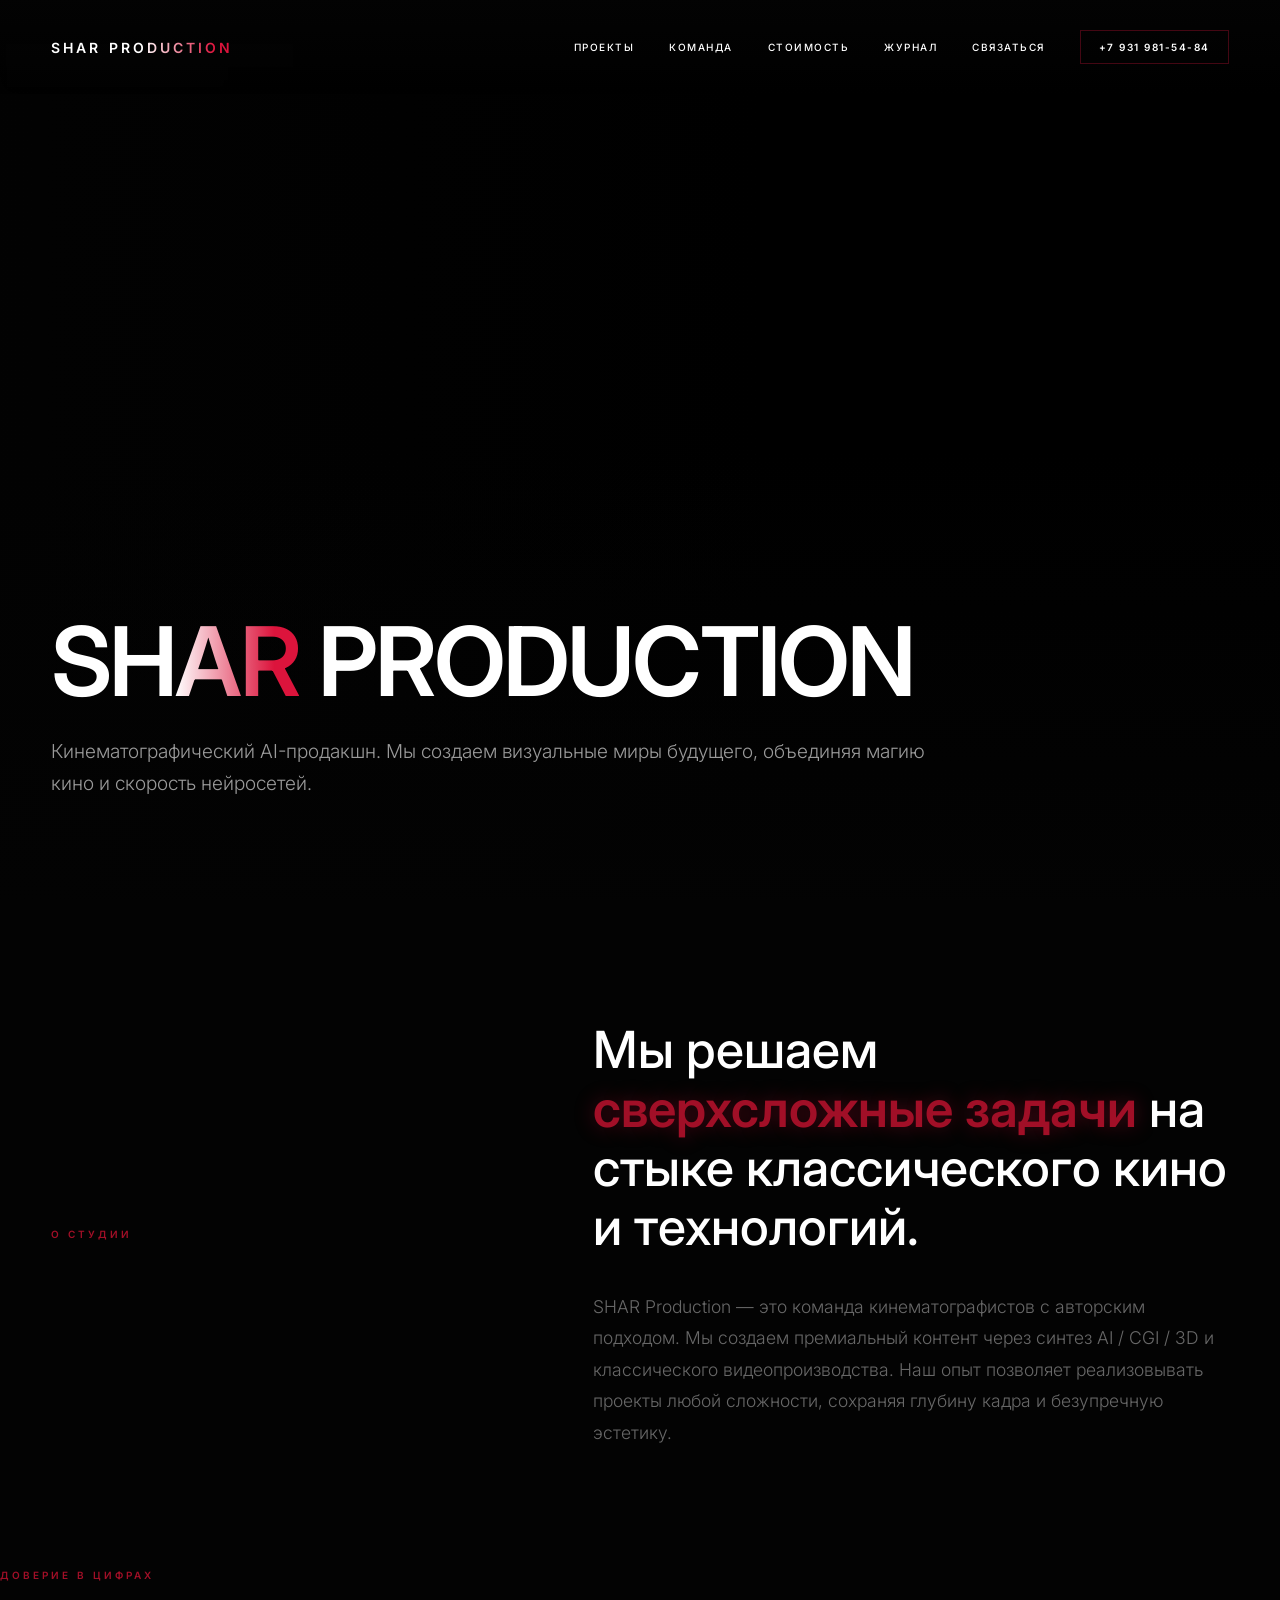
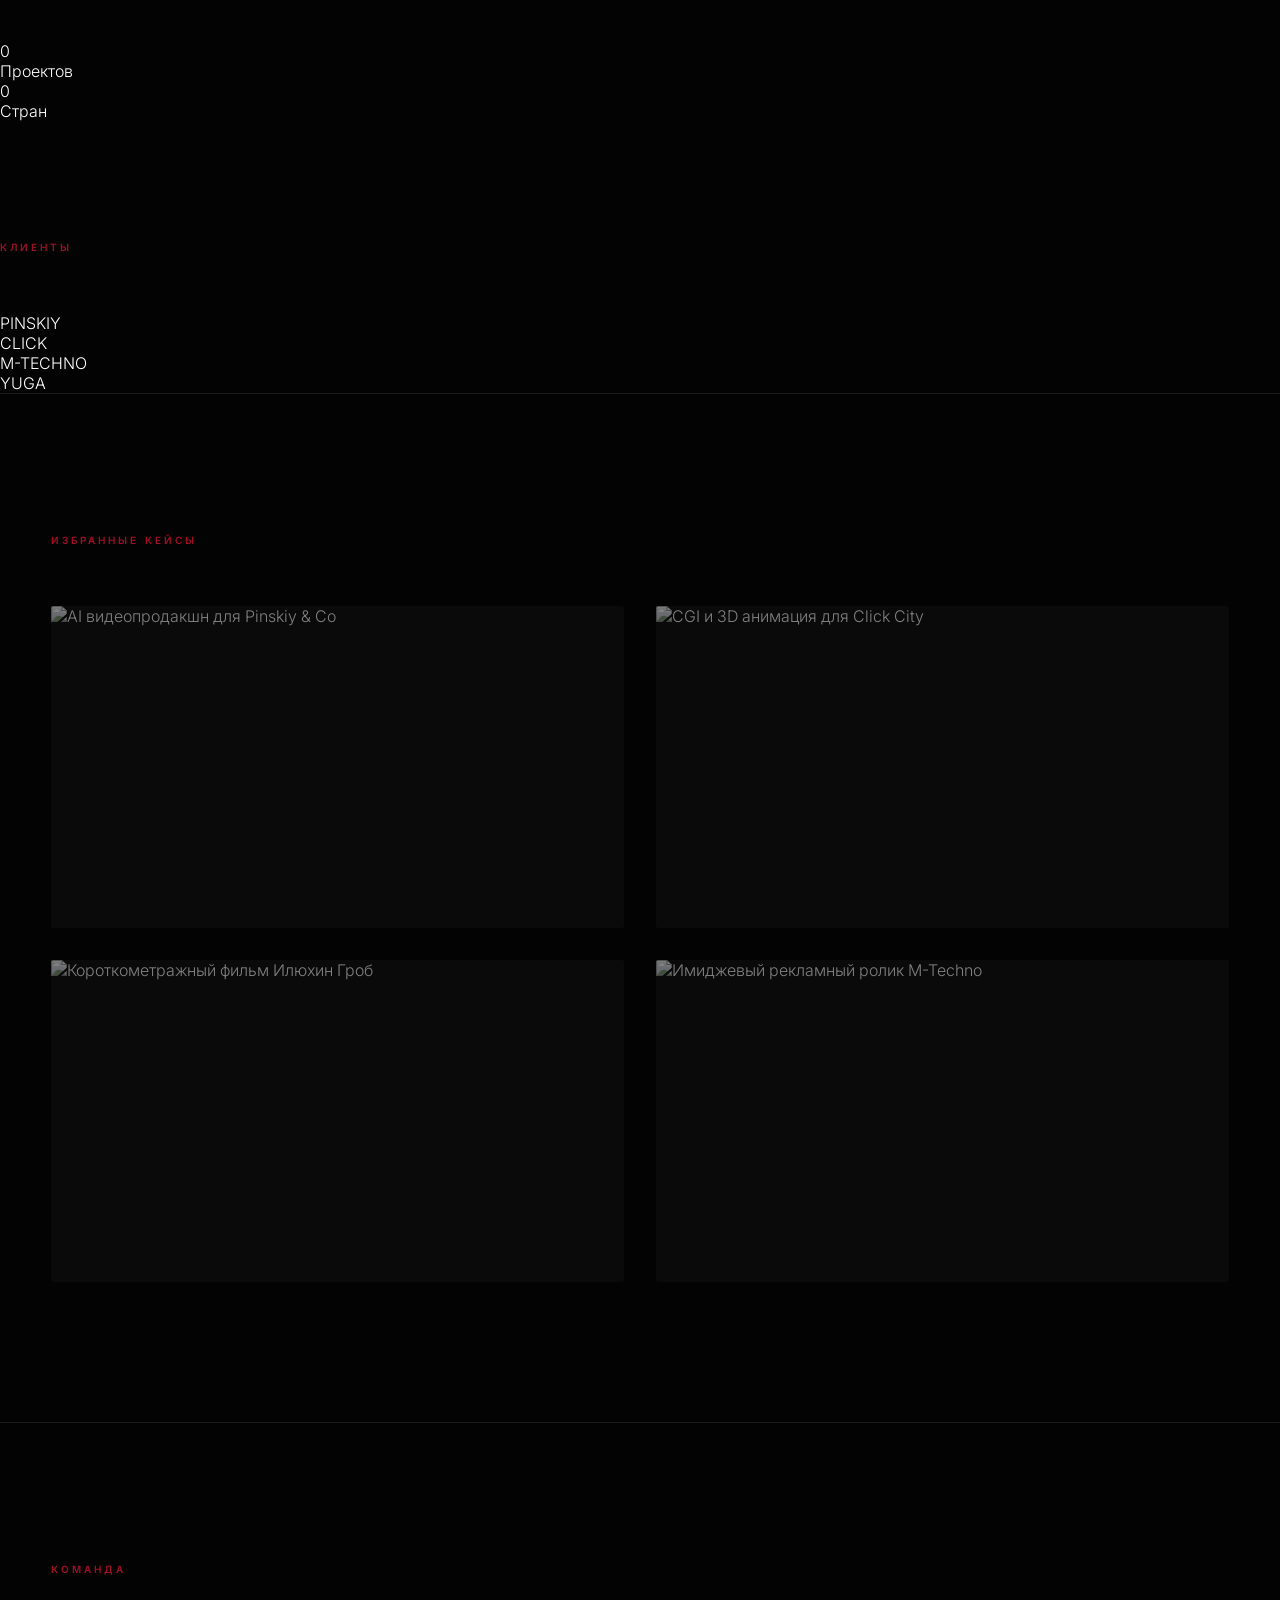
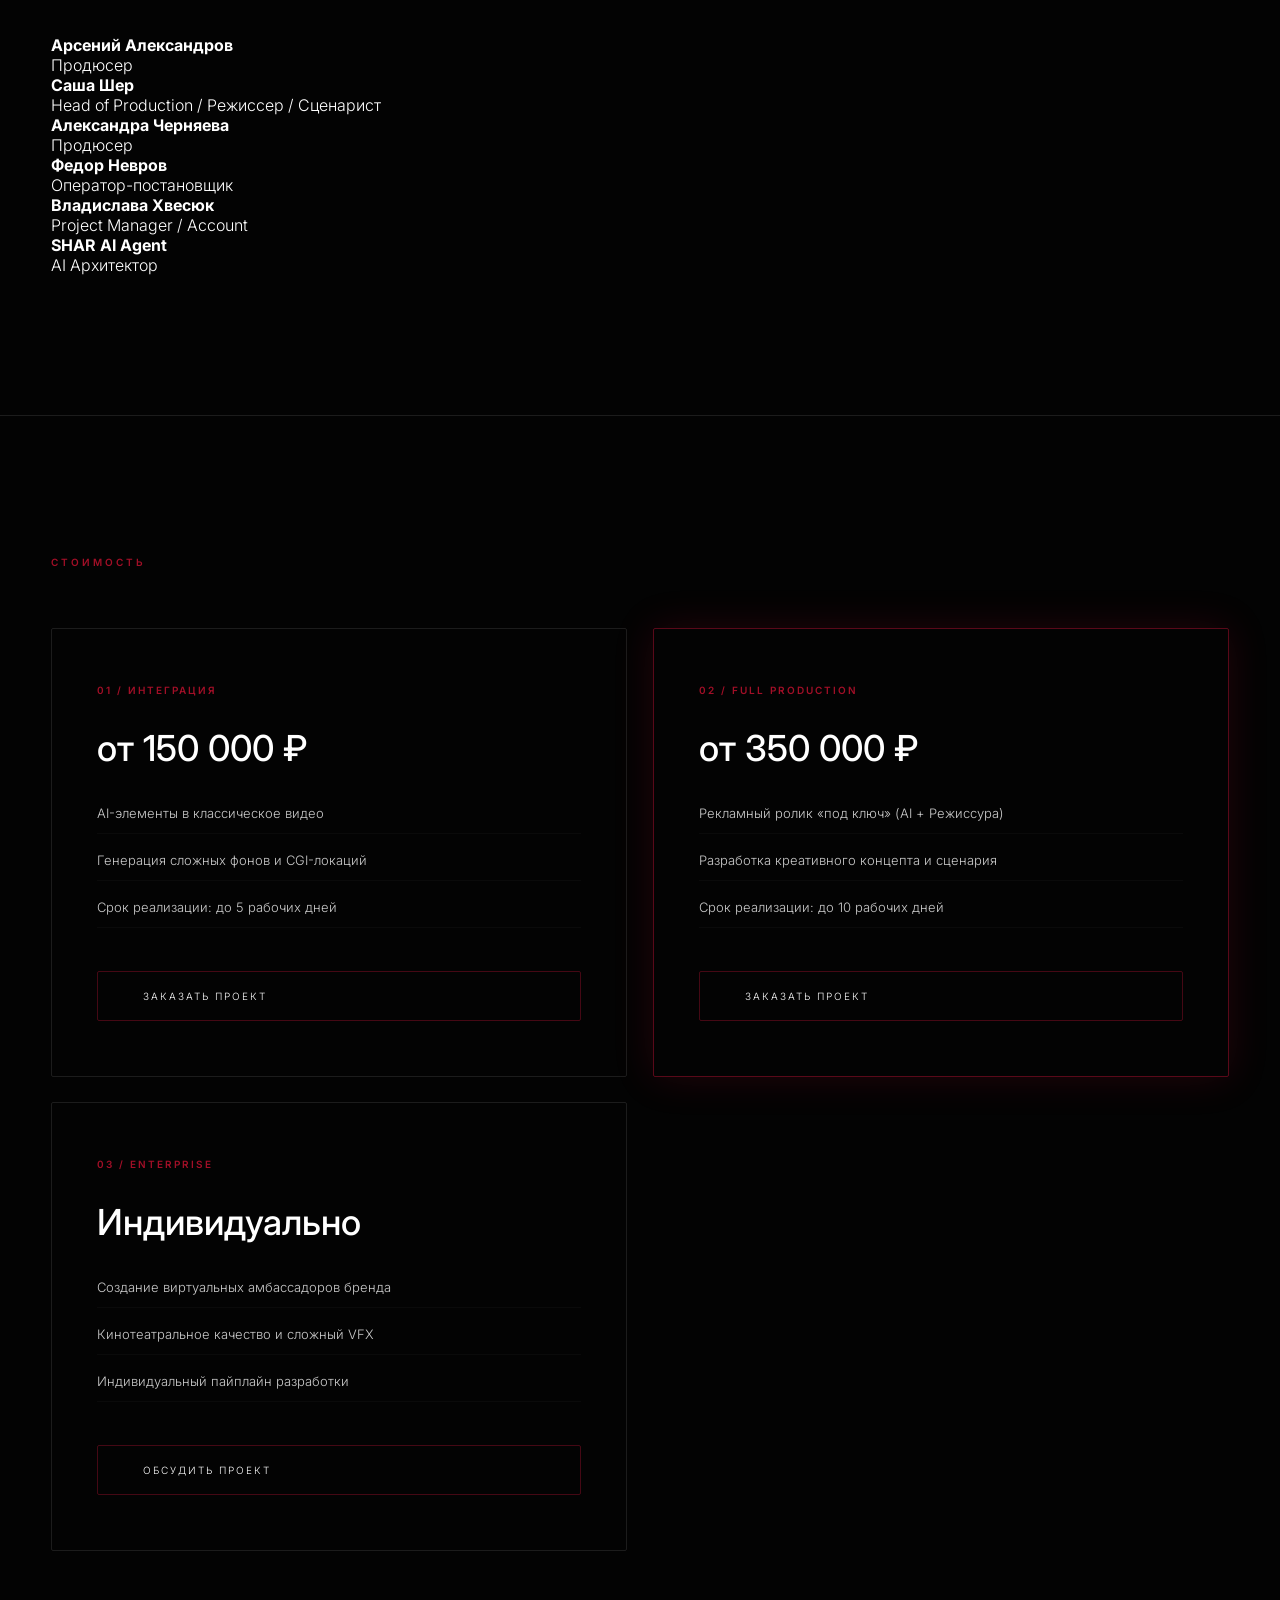
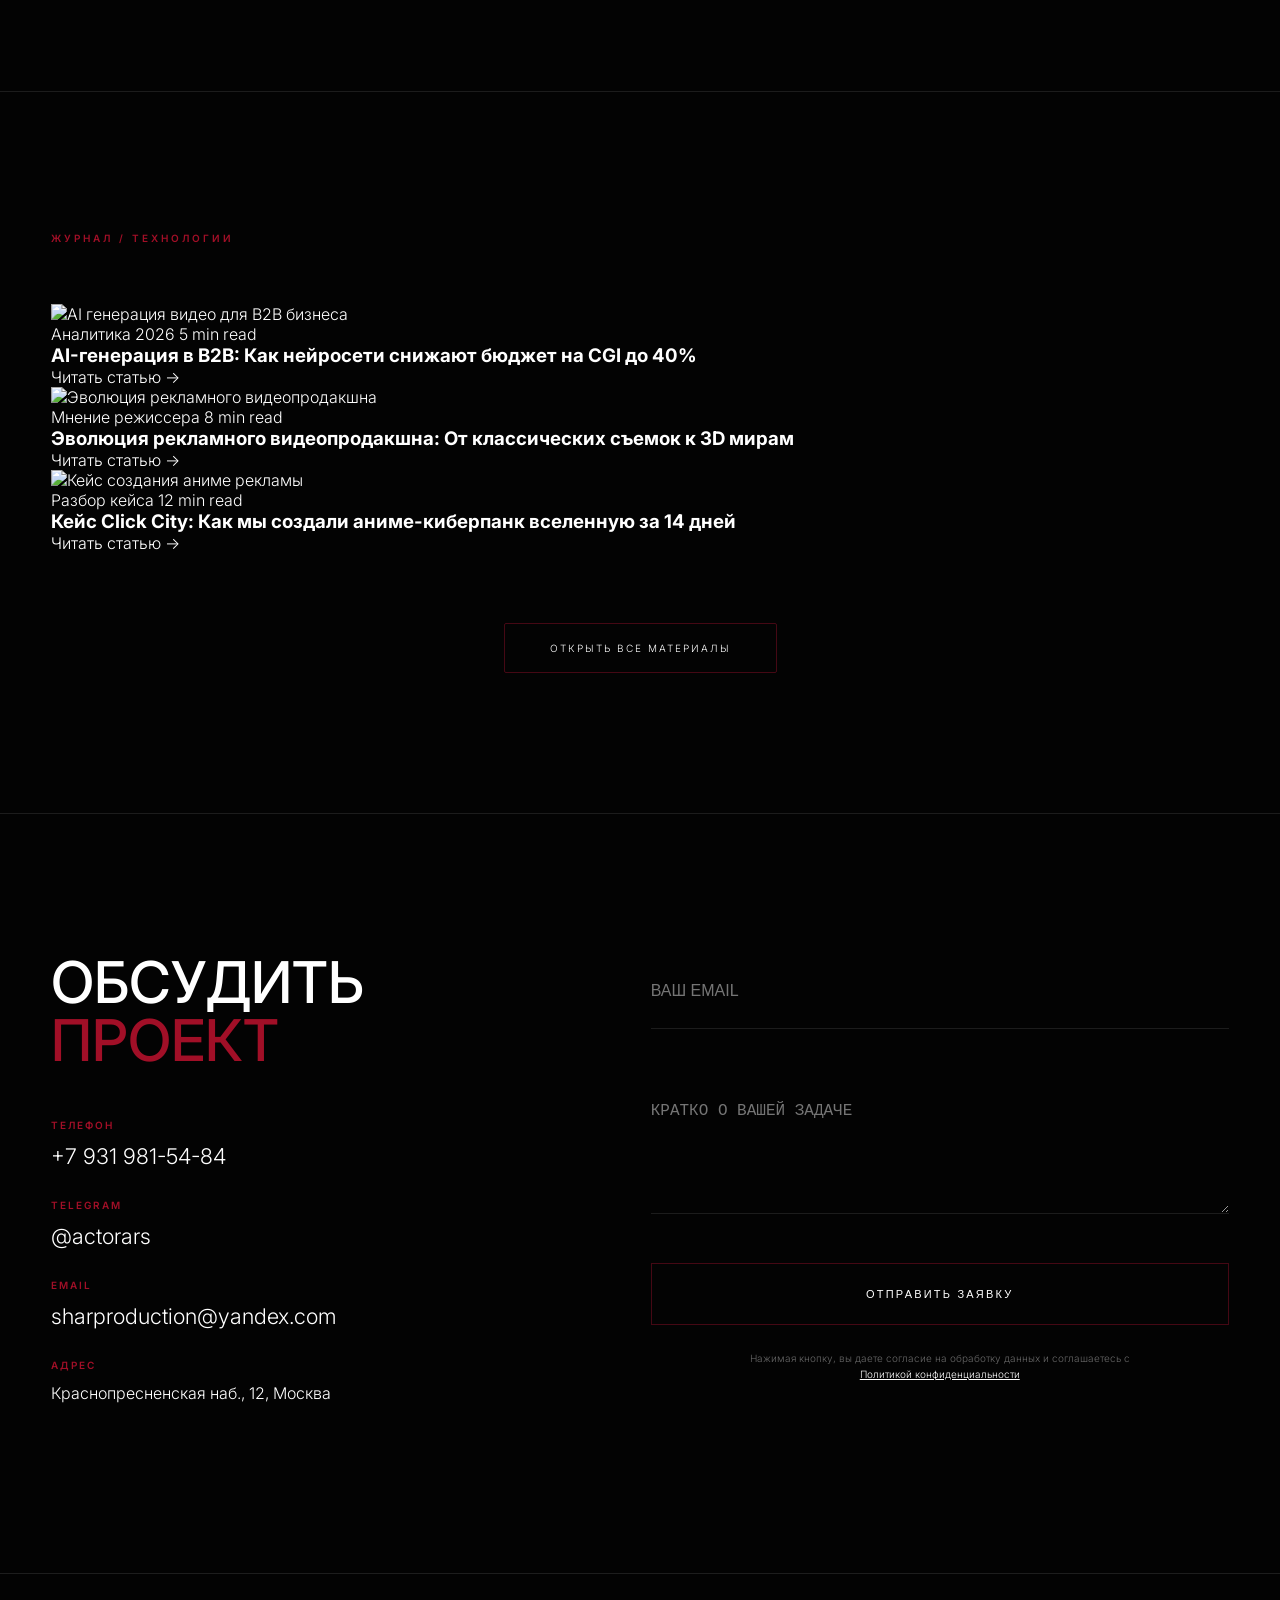
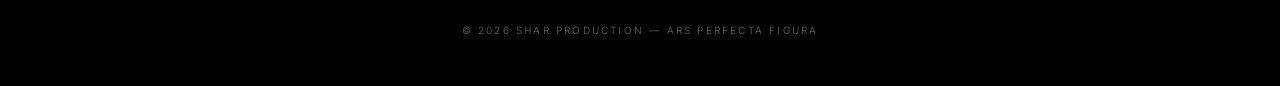
==== commit 473cecb6: "Update index.html" ====
--- a/index.html
+++ b/index.html
@@ -183,7 +183,7 @@
 <section id="journal" class="section fade-in-section">
     <h2 class="label">ЖУРНАЛ / ТЕХНОЛОГИИ</h2>
     <div class="journal-grid">
-        <a href="#journal" class="journal-card stagger-item">
+        <a href="/journal" class="journal-card stagger-item">
             <div class="j-img-wrap">
                 <img src="https://images.unsplash.com/photo-1620712943543-bcc4688e7485?q=80&w=800" alt="AI генерация видео для B2B бизнеса" loading="lazy">
             </div>
@@ -194,7 +194,7 @@
                 <span class="j-link">Читать статью →</span>
             </div>
         </a>
-        <a href="#journal" class="journal-card stagger-item">
+        <a href="/journal" class="journal-card stagger-item">
             <div class="j-img-wrap">
                 <img src="https://images.unsplash.com/photo-1535016120720-40c7467d4aac?q=80&w=800" alt="Эволюция рекламного видеопродакшна" loading="lazy">
             </div>
@@ -205,7 +205,7 @@
                 <span class="j-link">Читать статью →</span>
             </div>
         </a>
-        <a href="#journal" class="journal-card stagger-item">
+        <a href="/journal" class="journal-card stagger-item">
             <div class="j-img-wrap">
                 <img src="https://images.unsplash.com/photo-1618005182384-a83a8bd57fbe?q=80&w=800" alt="Кейс создания аниме рекламы" loading="lazy">
             </div>
@@ -218,7 +218,7 @@
         </a>
     </div>
     <div style="text-align: center; margin-top: 70px;">
-        <a href="#journal" class="btn-minimal">ОТКРЫТЬ ВСЕ МАТЕРИАЛЫ</a>
+        <a href="/journal" class="btn-minimal">ОТКРЫТЬ ВСЕ МАТЕРИАЛЫ</a>
     </div>
 </section>
 
@@ -251,7 +251,7 @@
             <button type="submit" class="btn-submit">ОТПРАВИТЬ ЗАЯВКУ</button>
             <p style="font-size: 10px; color: var(--grey); margin-top: 25px; text-align: center; line-height: 1.6;">
                 Нажимая кнопку, вы даете согласие на обработку данных и соглашаетесь с <br>
-                <a href="#privacy" style="color: var(--brand-red) !important; text-decoration: underline !important; text-shadow: 0 0 5px rgba(220,20,60,0.3) !important;">Политикой конфиденциальности</a>
+                <a href="/privacy" style="color: var(--white) !important; text-decoration: underline !important;">Политикой конфиденциальности</a>
             </p>
         </form>
     </div>
@@ -297,7 +297,7 @@
             </div>
             
             <div class="m-cta-wrap">
-                <a href="#order" onclick="closeCase(1)" class="btn-minimal">ЧИТАТЬ ПОЛНЫЙ КЕЙС →</a>
+                <a href="/cases/pinskiy" class="btn-minimal">ЧИТАТЬ ПОЛНЫЙ КЕЙС →</a>
             </div>
         </div>
     </div>
@@ -339,7 +339,7 @@
             </div>
             
             <div class="m-cta-wrap">
-                <a href="#order" onclick="closeCase(2)" class="btn-minimal">ЧИТАТЬ ПОЛНЫЙ КЕЙС →</a>
+                <a href="#order" onclick="closeCase(2)" class="btn-minimal">ОБСУДИТЬ ПОДОБНЫЙ ПРОЕКТ →</a>
             </div>
         </div>
     </div>
@@ -381,7 +381,7 @@
             </div>
             
             <div class="m-cta-wrap">
-                <a href="#order" onclick="closeCase(3)" class="btn-minimal">ЧИТАТЬ ПОЛНЫЙ КЕЙС →</a>
+                <a href="#order" onclick="closeCase(3)" class="btn-minimal">ОБСУДИТЬ ПОДОБНЫЙ ПРОЕКТ →</a>
             </div>
         </div>
     </div>
@@ -423,7 +423,7 @@
             </div>
             
             <div class="m-cta-wrap">
-                <a href="#order" onclick="closeCase(4)" class="btn-minimal">ЧИТАТЬ ПОЛНЫЙ КЕЙС →</a>
+                <a href="#order" onclick="closeCase(4)" class="btn-minimal">ОБСУДИТЬ ПОДОБНЫЙ ПРОЕКТ →</a>
             </div>
         </div>
     </div>
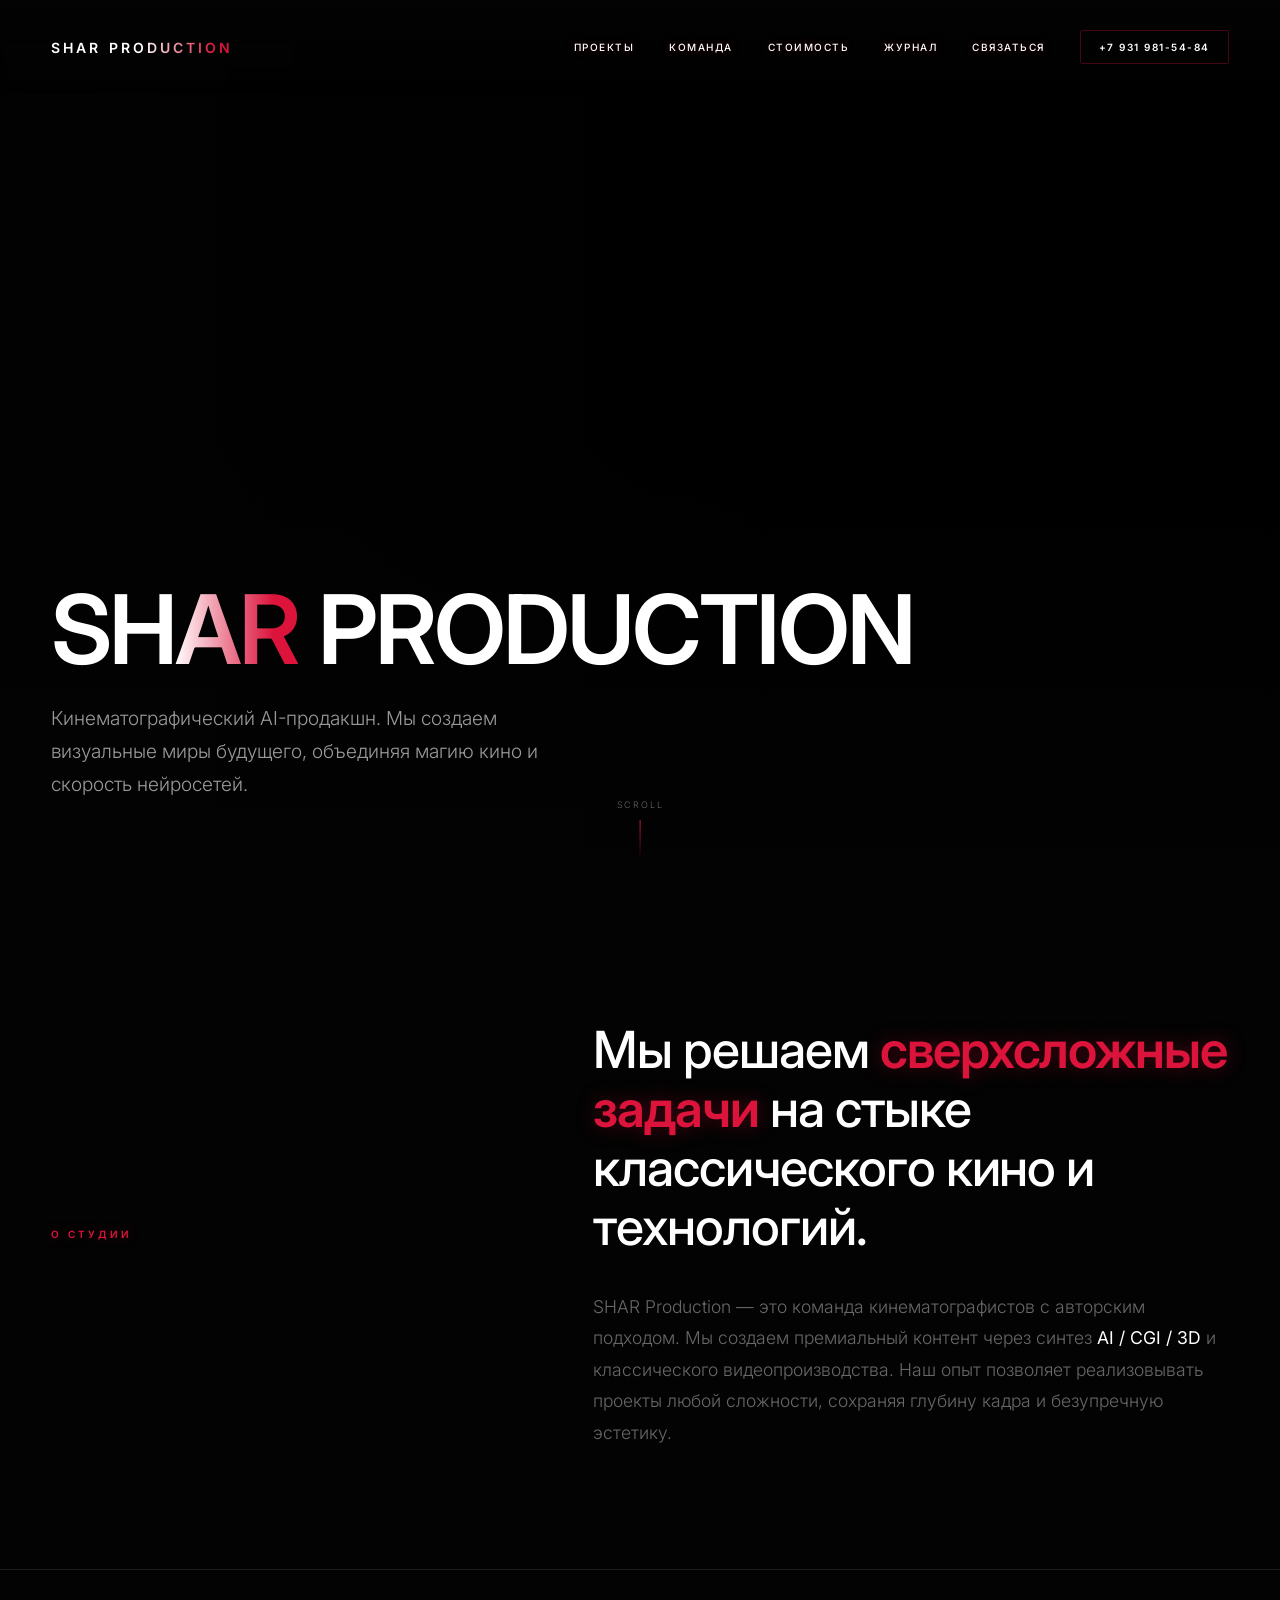
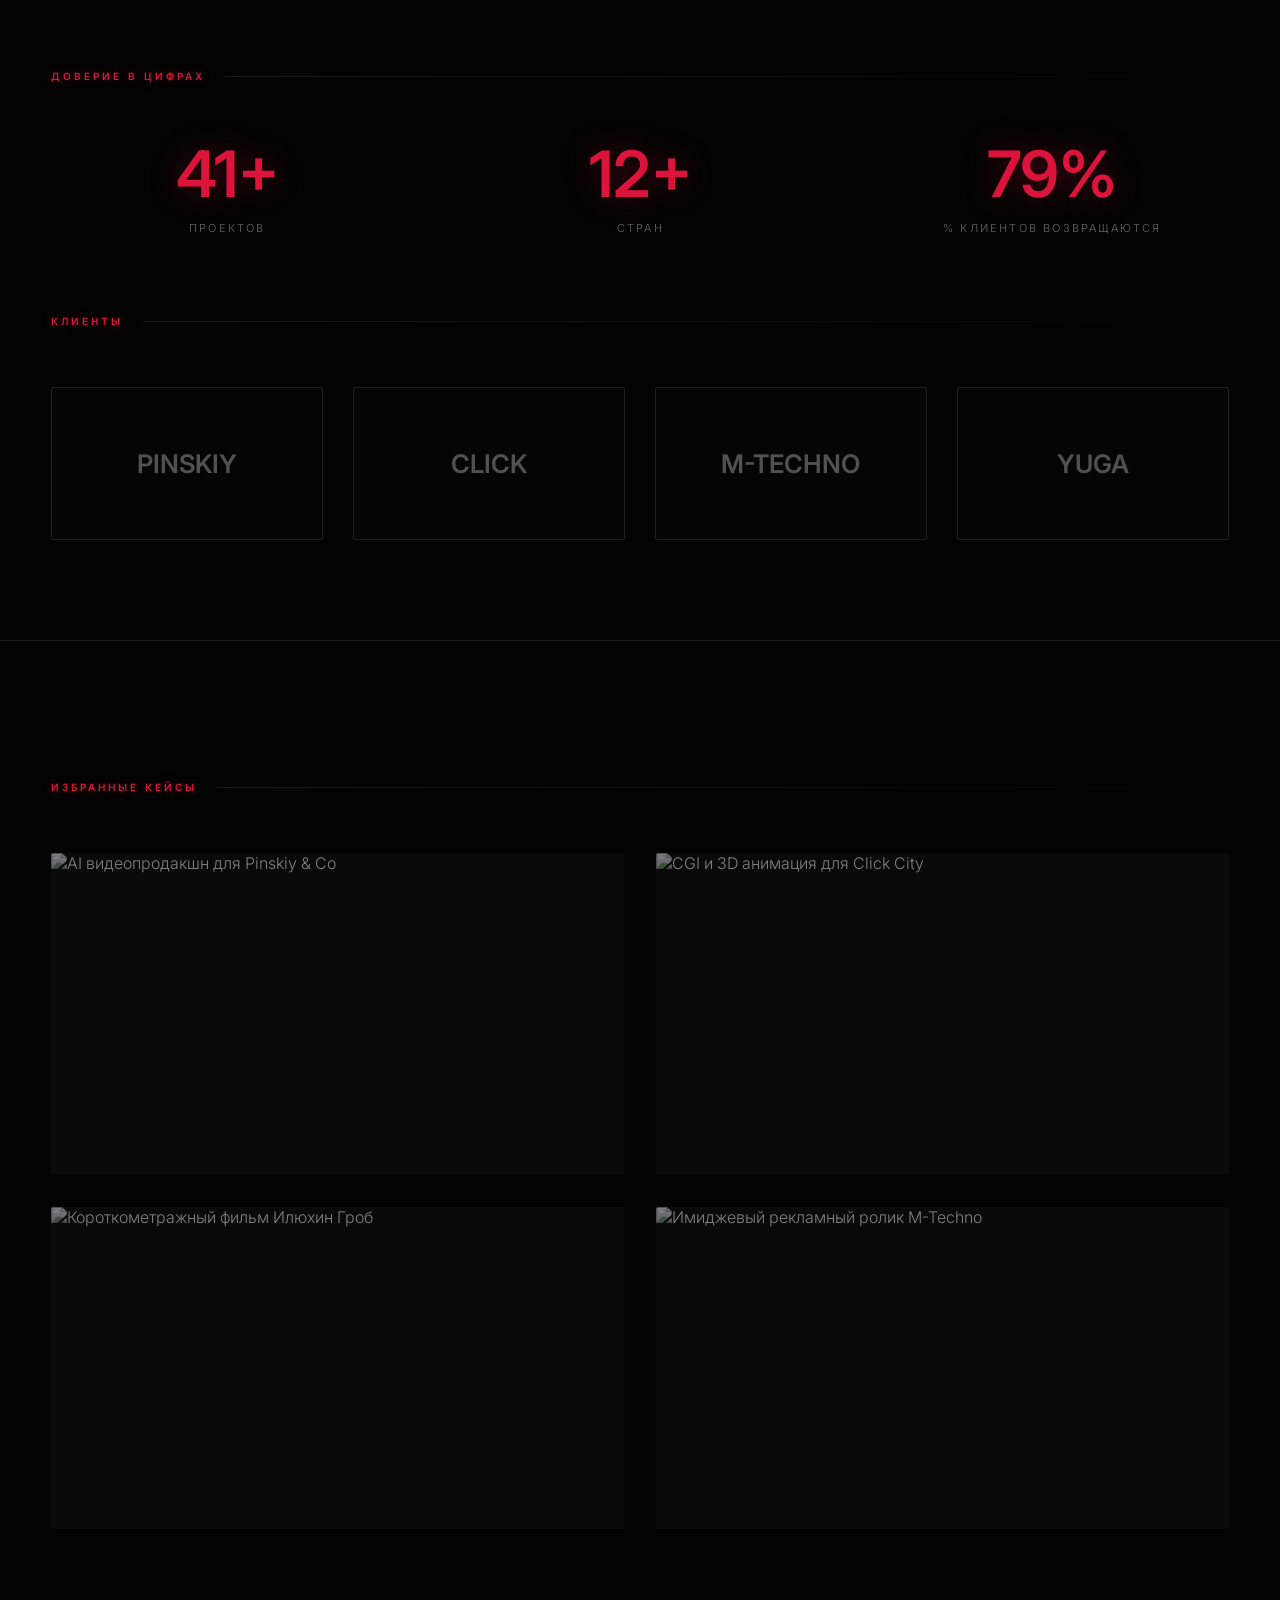
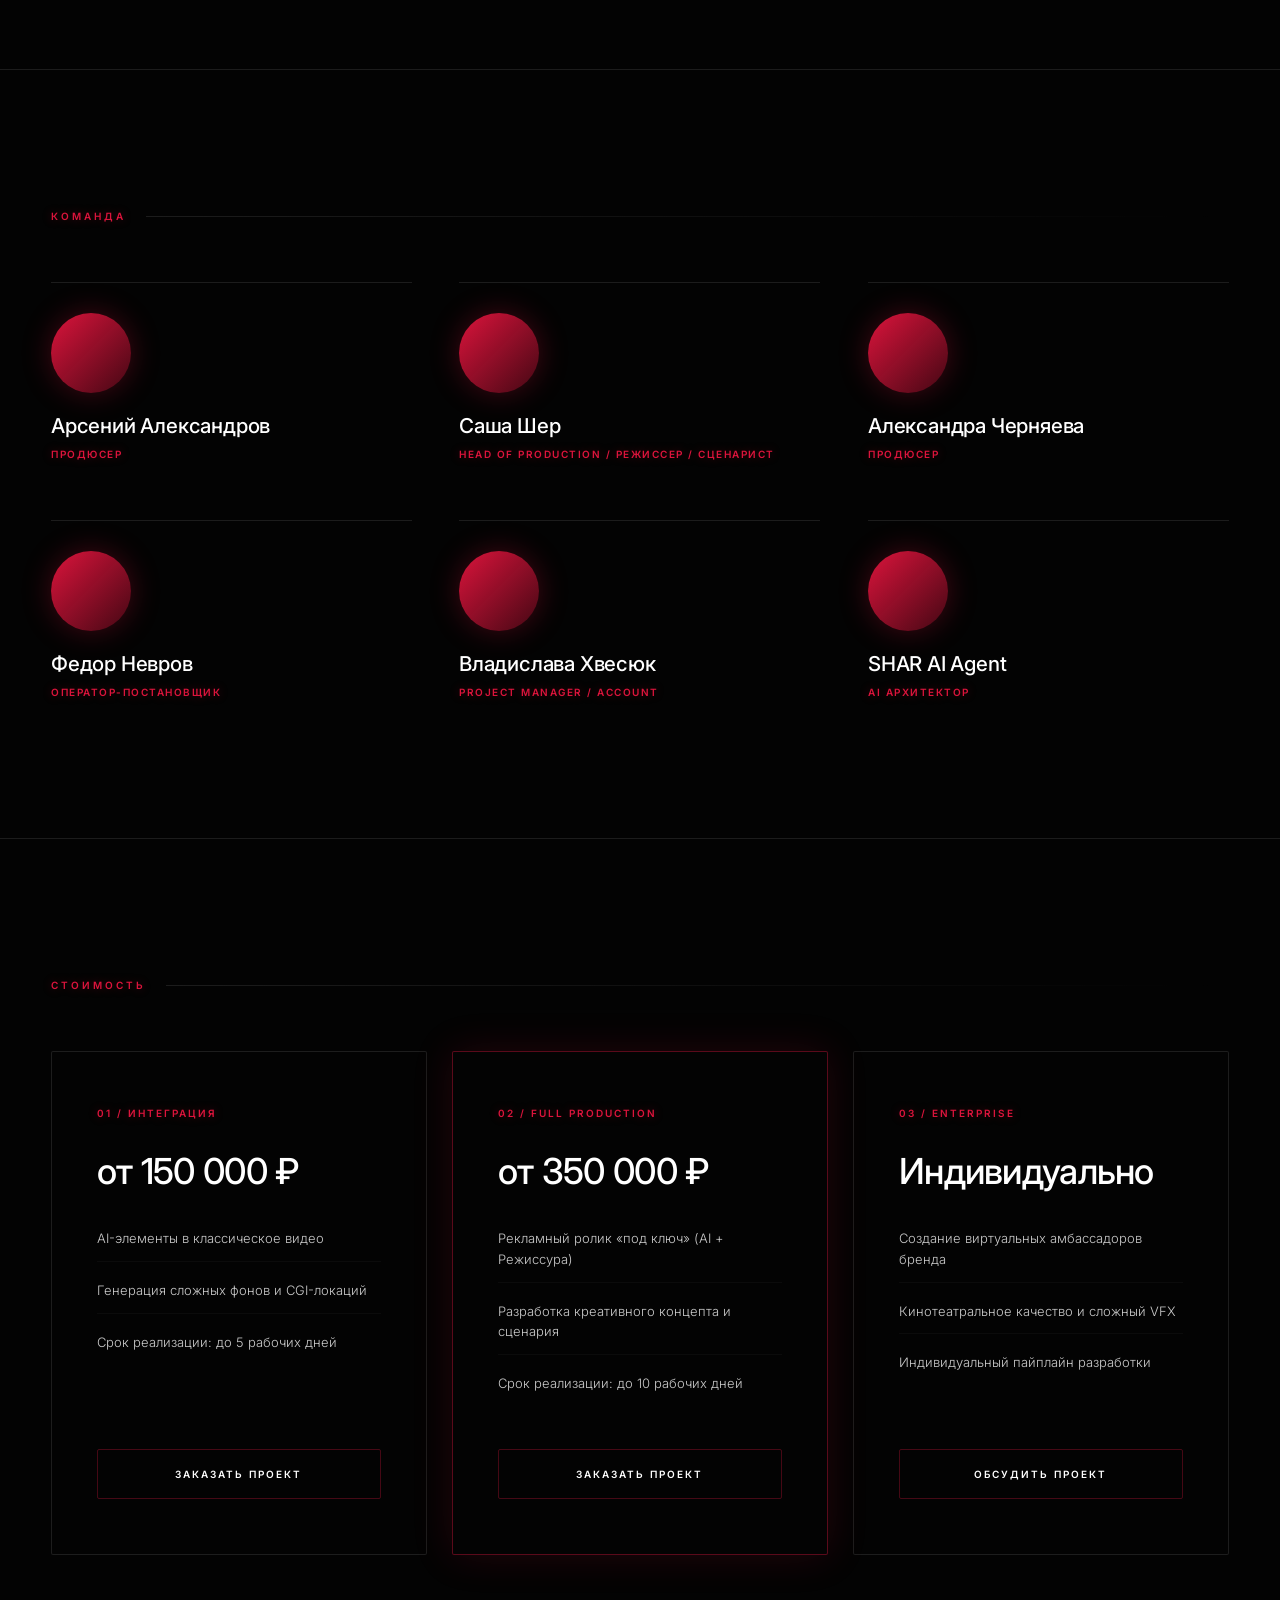
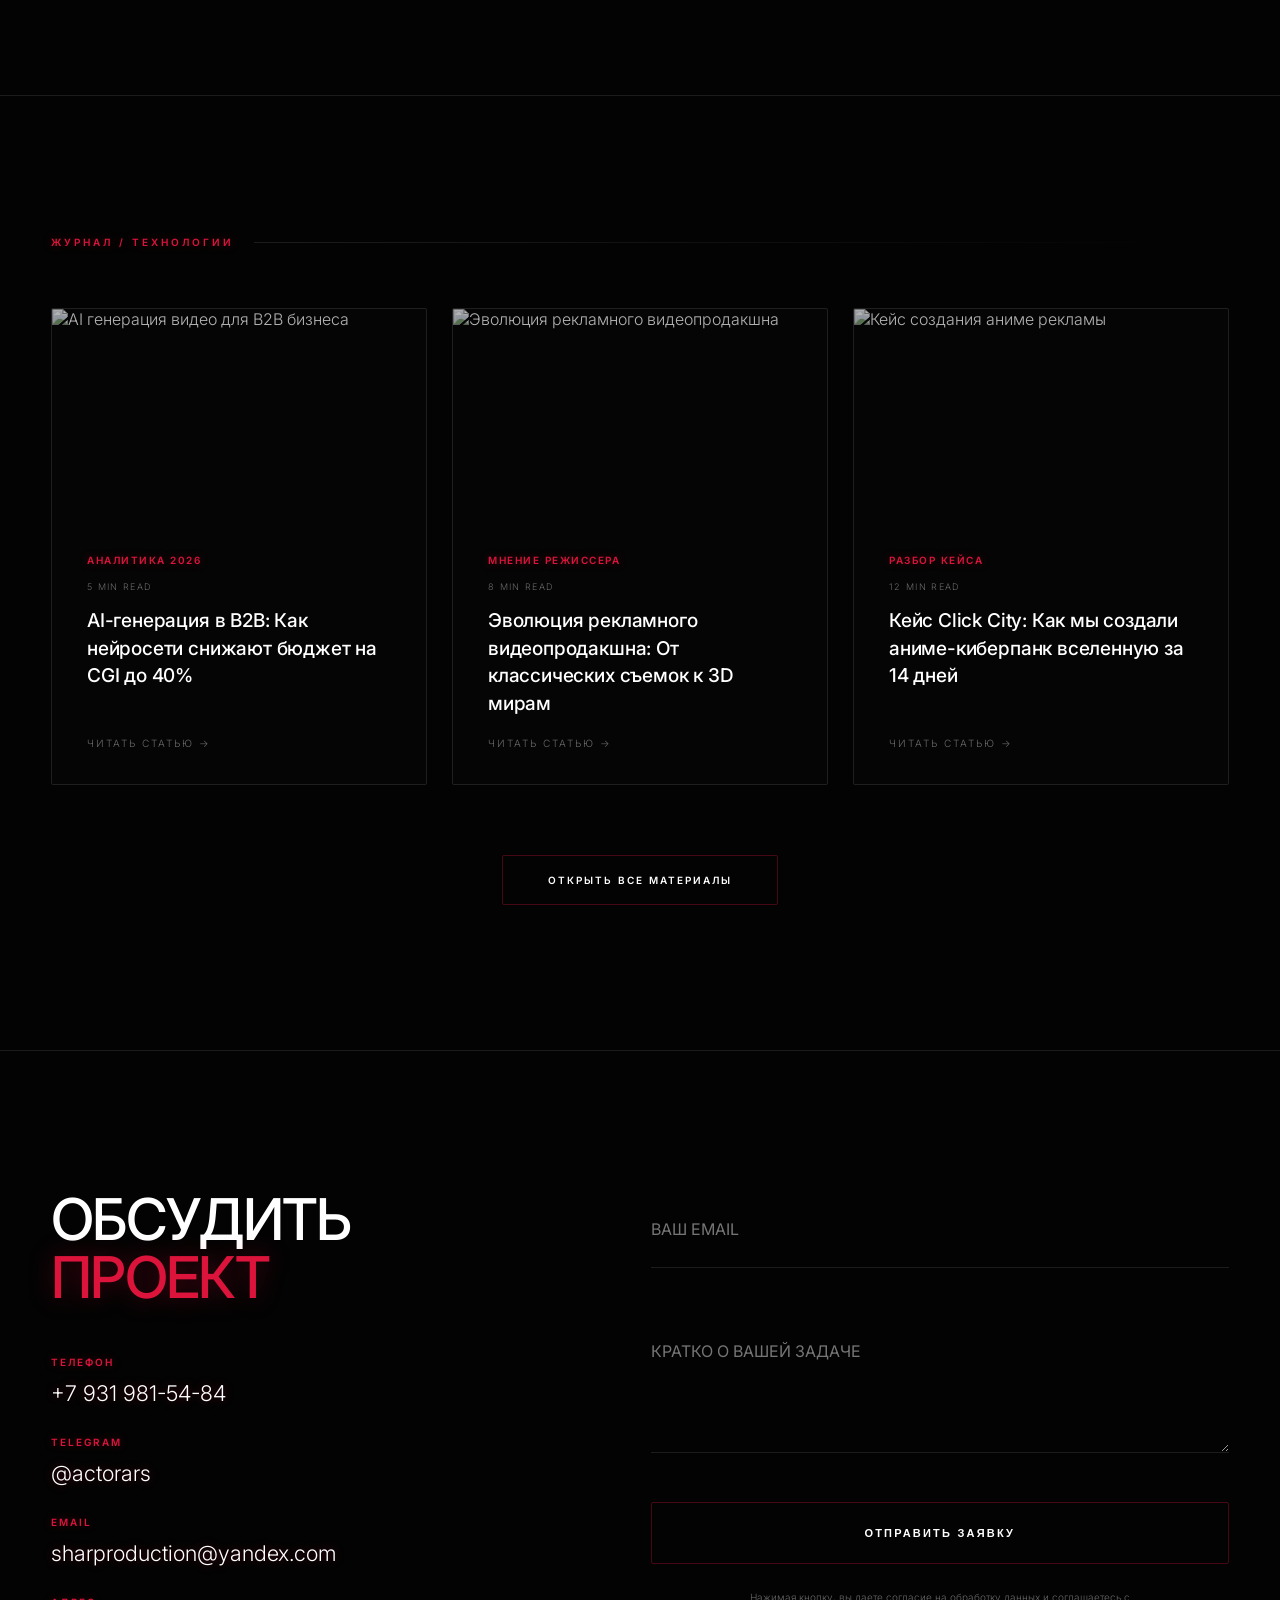
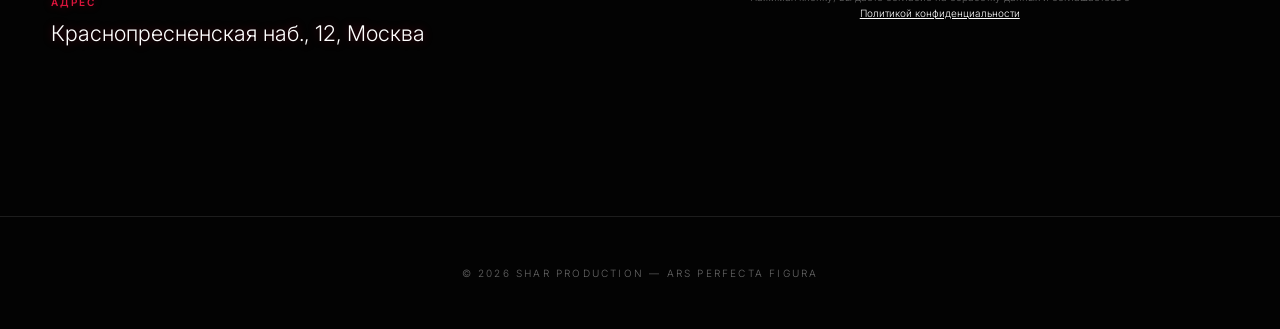
==== commit c0b88088: "Update index.html" ====
--- a/index.html
+++ b/index.html
@@ -183,7 +183,7 @@
 <section id="journal" class="section fade-in-section">
     <h2 class="label">ЖУРНАЛ / ТЕХНОЛОГИИ</h2>
     <div class="journal-grid">
-        <a href="/journal" class="journal-card stagger-item">
+        <a href="#journal" class="journal-card stagger-item">
             <div class="j-img-wrap">
                 <img src="https://images.unsplash.com/photo-1620712943543-bcc4688e7485?q=80&w=800" alt="AI генерация видео для B2B бизнеса" loading="lazy">
             </div>
@@ -194,7 +194,7 @@
                 <span class="j-link">Читать статью →</span>
             </div>
         </a>
-        <a href="/journal" class="journal-card stagger-item">
+        <a href="#journal" class="journal-card stagger-item">
             <div class="j-img-wrap">
                 <img src="https://images.unsplash.com/photo-1535016120720-40c7467d4aac?q=80&w=800" alt="Эволюция рекламного видеопродакшна" loading="lazy">
             </div>
@@ -205,7 +205,7 @@
                 <span class="j-link">Читать статью →</span>
             </div>
         </a>
-        <a href="/journal" class="journal-card stagger-item">
+        <a href="#journal" class="journal-card stagger-item">
             <div class="j-img-wrap">
                 <img src="https://images.unsplash.com/photo-1618005182384-a83a8bd57fbe?q=80&w=800" alt="Кейс создания аниме рекламы" loading="lazy">
             </div>
@@ -218,7 +218,7 @@
         </a>
     </div>
     <div style="text-align: center; margin-top: 70px;">
-        <a href="/journal" class="btn-minimal">ОТКРЫТЬ ВСЕ МАТЕРИАЛЫ</a>
+        <a href="#journal" class="btn-minimal">ОТКРЫТЬ ВСЕ МАТЕРИАЛЫ</a>
     </div>
 </section>
 
@@ -251,7 +251,7 @@
             <button type="submit" class="btn-submit">ОТПРАВИТЬ ЗАЯВКУ</button>
             <p style="font-size: 10px; color: var(--grey); margin-top: 25px; text-align: center; line-height: 1.6;">
                 Нажимая кнопку, вы даете согласие на обработку данных и соглашаетесь с <br>
-                <a href="/privacy" style="color: var(--white) !important; text-decoration: underline !important;">Политикой конфиденциальности</a>
+                <a href="privacy.html" style="color: var(--white) !important; text-decoration: underline !important;">Политикой конфиденциальности</a>
             </p>
         </form>
     </div>
@@ -297,7 +297,7 @@
             </div>
             
             <div class="m-cta-wrap">
-                <a href="/cases/pinskiy" class="btn-minimal">ЧИТАТЬ ПОЛНЫЙ КЕЙС →</a>
+                <a href="pinskiy.html" class="btn-minimal">ЧИТАТЬ ПОЛНЫЙ КЕЙС →</a>
             </div>
         </div>
     </div>
@@ -339,7 +339,7 @@
             </div>
             
             <div class="m-cta-wrap">
-                <a href="#order" onclick="closeCase(2)" class="btn-minimal">ОБСУДИТЬ ПОДОБНЫЙ ПРОЕКТ →</a>
+                <a href="click-city.html" class="btn-minimal">ЧИТАТЬ ПОЛНЫЙ КЕЙС →</a>
             </div>
         </div>
     </div>
@@ -381,7 +381,7 @@
             </div>
             
             <div class="m-cta-wrap">
-                <a href="#order" onclick="closeCase(3)" class="btn-minimal">ОБСУДИТЬ ПОДОБНЫЙ ПРОЕКТ →</a>
+                <a href="iluhin-grob.html" class="btn-minimal">ЧИТАТЬ ПОЛНЫЙ КЕЙС →</a>
             </div>
         </div>
     </div>
@@ -423,14 +423,13 @@
             </div>
             
             <div class="m-cta-wrap">
-                <a href="#order" onclick="closeCase(4)" class="btn-minimal">ОБСУДИТЬ ПОДОБНЫЙ ПРОЕКТ →</a>
+                <a href="m-techno.html" class="btn-minimal">ЧИТАТЬ ПОЛНЫЙ КЕЙС →</a>
             </div>
         </div>
     </div>
 </div>
 
 <div class="toast" id="toast"></div>
-
 <script src="script.js"></script>
 </body>
 </html>
--- a/style.css
+++ b/style.css
@@ -1,6 +1,6 @@
+/* ========== CSS VARIABLES ========== */
 :root { 
-    --logo-red: #DC143C; 
-    --muted-red: #A10F27; 
+    --brand-red: #DC143C; 
     --bg: #030303; 
     --white: #FFFFFF;
     --grey: rgba(255, 255, 255, 0.4);
@@ -12,103 +12,235 @@
     --ease-luxe: cubic-bezier(0.16, 1, 0.3, 1);
 }
 
+/* ========== BASE RESET ========== */
 * { margin: 0; padding: 0; box-sizing: border-box; }
 html { scroll-behavior: smooth; }
-body { font-family: 'Inter', sans-serif; background: var(--bg); color: var(--white); font-weight: 300; -webkit-font-smoothing: antialiased; overflow-x: hidden; -webkit-tap-highlight-color: transparent !important; cursor: none; }
-a { color: #fff !important; text-decoration: none !important; outline: none !important; cursor: none; }
-
-.custom-cursor { width: 12px; height: 12px; border-radius: 50%; background: var(--logo-red); position: fixed; pointer-events: none; z-index: 100000; transform: translate(-50%, -50%); transition: width 0.3s var(--ease-luxe), height 0.3s var(--ease-luxe); box-shadow: 0 0 20px var(--glow); opacity: 0; will-change: transform, width, height; }
+body { 
+    font-family: 'Inter', sans-serif; 
+    background: var(--bg); 
+    color: var(--white); 
+    font-weight: 300; 
+    -webkit-font-smoothing: antialiased; 
+    overflow-x: hidden; 
+    -webkit-tap-highlight-color: transparent !important;
+    cursor: none; 
+}
+
+a, a:link, a:visited { 
+    color: #ffffff !important; 
+    text-decoration: none !important; 
+    outline: none !important; 
+    cursor: none; 
+}
+
+/* ========== CUSTOM CURSOR ========== */
+.custom-cursor {
+    width: 12px; height: 12px; border-radius: 50%;
+    background: var(--brand-red); position: fixed; pointer-events: none;
+    z-index: 100000; transform: translate(-50%, -50%);
+    transition: width 0.3s var(--ease-luxe), height 0.3s var(--ease-luxe), opacity 0.3s;
+    box-shadow: 0 0 20px var(--glow), 0 0 40px var(--aura-base); opacity: 0;
+    will-change: transform, width, height;
+}
 .custom-cursor.active { opacity: 1; }
 .custom-cursor.hover { width: 40px; height: 40px; background: rgba(220, 20, 60, 0.2); }
 
-.fade-in-section, .stagger-item { opacity: 0; transform: translateY(40px); transition: opacity 0.8s var(--ease-luxe), transform 0.8s var(--ease-luxe); will-change: opacity, transform; }
-.fade-in-section.is-visible, .stagger-item.is-visible { opacity: 1; transform: translateY(0); }
-
-@keyframes premium-pulse { 0%, 100% { box-shadow: 0 0 8px var(--aura-base); border-color: rgba(220, 20, 60, 0.3); } 50% { box-shadow: 0 0 25px var(--glow); border-color: rgba(220, 20, 60, 0.7); } }
-@keyframes text-aura-hover { from { text-shadow: 0 0 10px var(--aura-base); } to { text-shadow: 0 0 18px var(--aura-strong), 0 0 35px var(--logo-red); color: #fff; } }
+/* ========== SCROLL REVEAL ANIMATIONS ========== */
+.fade-in-section { opacity: 0; transform: translateY(40px); transition: opacity 0.8s var(--ease-luxe), transform 0.8s var(--ease-luxe); will-change: opacity, transform; }
+.fade-in-section.is-visible { opacity: 1; transform: translateY(0); }
+.stagger-item { opacity: 0; transform: translateY(30px); transition: opacity 0.6s var(--ease-luxe), transform 0.6s var(--ease-luxe); will-change: opacity, transform; }
+.stagger-item.is-visible { opacity: 1; transform: translateY(0); }
+
+/* ========== KEYFRAME ANIMATIONS ========== */
+@keyframes premium-pulse {
+    0% { box-shadow: 0 0 8px var(--aura-base); border-color: rgba(220, 20, 60, 0.3); }
+    50% { box-shadow: 0 0 25px var(--glow), 0 0 50px var(--aura-base); border-color: rgba(220, 20, 60, 0.7); }
+    100% { box-shadow: 0 0 8px var(--aura-base); border-color: rgba(220, 20, 60, 0.3); }
+}
+@keyframes text-aura-hover {
+    from { text-shadow: 0 0 10px var(--aura-base); }
+    to { text-shadow: 0 0 18px var(--aura-strong), 0 0 35px var(--brand-red); color: #fff; }
+}
 @keyframes shimmer { to { background-position: 200% center; } }
-
-nav { position: fixed; top: 0; width: 100%; padding: 30px 4%; display: flex; justify-content: space-between; align-items: center; z-index: 90000; background: linear-gradient(to bottom, rgba(3,3,3,0.95) 0%, transparent 100%); backdrop-filter: blur(10px); }
-.logo { font-size: 14px; font-weight: 600; letter-spacing: 0.22em; text-transform: uppercase; background: linear-gradient(90deg, #fff 0%, #fff 25%, var(--logo-red) 45%, var(--logo-red) 55%, #fff 75%, #fff 100%); background-size: 200% auto; -webkit-background-clip: text; -webkit-text-fill-color: transparent; animation: shimmer 7s linear infinite; }
-.nav-right { display: flex; gap: 35px; align-items: center;}
-.nav-link { font-size: 10px; text-transform: uppercase; letter-spacing: 0.15em; font-weight: 500; transition: 0.4s; }
-.nav-link:hover { animation: text-aura-hover 0.5s forwards !important; }
-.phone-link { padding: 10px 18px; border: 1px solid rgba(220, 20, 60, 0.3); font-size: 10px; text-transform: uppercase; letter-spacing: 0.15em; font-weight: 600; animation: premium-pulse 3s infinite ease-in-out !important; transition: 0.4s; }
-.phone-link:hover { background: var(--pulse-glass) !important; border-color: var(--logo-red) !important; box-shadow: 0 0 25px var(--aura-strong) !important; }
-
+@keyframes float { 0%, 100% { transform: translateY(0); } 50% { transform: translateY(-10px); } }
+@keyframes pulse-glow { 0%, 100% { opacity: 0.6; } 50% { opacity: 1; } }
+
+/* ========== NAVIGATION ========== */
+nav { position: fixed; top: 0; left: 0; width: 100%; padding: 30px 4%; display: flex; justify-content: space-between; align-items: center; z-index: 90000; background: linear-gradient(to bottom, rgba(3,3,3,0.95) 0%, transparent 100%); backdrop-filter: blur(10px); }
+.logo { font-size: 14px; font-weight: 600; letter-spacing: 0.22em; text-transform: uppercase; cursor: none; background: linear-gradient(90deg, #fff 0%, #fff 25%, var(--brand-red) 45%, var(--brand-red) 55%, #fff 75%, #fff 100%); background-size: 200% auto; -webkit-background-clip: text; -webkit-text-fill-color: transparent; animation: shimmer 7s linear infinite; }
+.nav-right { display: flex; align-items: center; gap: 35px; }
+.nav-link { font-size: 10px; text-transform: uppercase; letter-spacing: 0.15em; font-weight: 500; cursor: none; text-shadow: 0 0 10px var(--aura-base) !important; transition: all 0.4s var(--ease-luxe) !important; }
+.nav-link:hover, .nav-link:active { animation: text-aura-hover 0.5s forwards !important; }
+.phone-link { padding: 10px 18px; border-radius: 2px; background: transparent !important; cursor: none; border: 1px solid rgba(220, 20, 60, 0.3); font-size: 10px; text-transform: uppercase; letter-spacing: 0.15em; font-weight: 600; animation: premium-pulse 3s infinite ease-in-out !important; transition: all 0.4s var(--ease-luxe) !important; }
+.phone-link:hover, .phone-link:active { background: var(--pulse-glass) !important; border-color: var(--brand-red) !important; box-shadow: 0 0 25px var(--aura-strong) !important; text-shadow: 0 0 8px rgba(255,255,255,0.7) !important; }
+
+/* ========== HERO SECTION ========== */
 .hero { position: relative; height: 100vh; display: flex; align-items: flex-end; padding: 0 4% 100px 4%; overflow: hidden; }
-.video-bg { position: absolute; inset: 0; z-index: 1; pointer-events: none; background: #000; }
+.video-bg { position: absolute; top: 0; left: 0; width: 100%; height: 100%; z-index: 1; pointer-events: none; background: #000; }
 .video-bg iframe { width: 100vw; height: 56.25vw; min-height: 100vh; min-width: 177.77vh; position: absolute; top: 50%; left: 50%; transform: translate(-50%, -50%); }
 .overlay { position: absolute; inset: 0; background: linear-gradient(0deg, rgba(3,3,3,0.95) 0%, transparent 50%), linear-gradient(90deg, rgba(3,3,3,0.7) 0%, transparent 60%); z-index: 2; }
-.hero-content { position: relative; z-index: 10; max-width: 900px; }
-.hero-content h1 { font-size: clamp(3.5rem, 8vw, 6rem); font-weight: 600; letter-spacing: -0.03em; line-height: 0.9; margin-bottom: 30px; }
-.hero-content h1 span { background: linear-gradient(90deg, #fff 0%, #fff 25%, var(--logo-red) 45%, var(--logo-red) 55%, #fff 75%, #fff 100%); background-size: 200% auto; -webkit-background-clip: text; -webkit-text-fill-color: transparent; animation: shimmer 9s linear infinite; }
-.hero-content p { font-size: clamp(1rem, 1.8vw, 1.2rem); color: rgba(255,255,255,0.6); line-height: 1.7; font-weight: 300; }
-
-.section { padding: 140px 4%; border-top: 1px solid var(--line); }
-.label { font-size: 10px; color: var(--muted-red); text-transform: uppercase; letter-spacing: 0.3em; margin-bottom: 60px; font-weight: 600; }
-
+.hero-content { position: relative; z-index: 10; max-width: 900px; will-change: transform; }
+.hero-content h1 { font-size: clamp(3.5rem, 8vw, 6rem); font-weight: 600; letter-spacing: -0.03em; line-height: 0.9; margin-bottom: 30px; color: #fff; }
+.hero-content h1 span { background: linear-gradient(90deg, #fff 0%, #fff 25%, var(--brand-red) 45%, var(--brand-red) 55%, #fff 75%, #fff 100%); background-size: 200% auto; -webkit-background-clip: text; -webkit-text-fill-color: transparent; animation: shimmer 9s linear infinite; }
+.hero-content p { font-size: clamp(1rem, 1.8vw, 1.2rem); color: rgba(255,255,255,0.6); line-height: 1.7; max-width: 500px; font-weight: 300; }
+.scroll-indicator { position: absolute; bottom: 40px; left: 50%; transform: translateX(-50%); z-index: 10; display: flex; flex-direction: column; align-items: center; gap: 10px; animation: float 2s ease-in-out infinite; }
+.scroll-indicator span { font-size: 9px; letter-spacing: 0.2em; text-transform: uppercase; color: var(--grey); }
+.scroll-indicator::after { content: ''; width: 1px; height: 40px; background: linear-gradient(to bottom, var(--brand-red), transparent); animation: pulse-glow 2s ease-in-out infinite; }
+
+/* ========== SECTIONS ========== */
+.section { padding: 140px 4%; border-top: 1px solid var(--line); position: relative; }
+.label { font-size: 10px; color: var(--brand-red); text-transform: uppercase; letter-spacing: 0.3em; margin-bottom: 60px; display: flex; align-items: center; gap: 20px; font-weight: 600; text-shadow: 0 0 10px var(--aura-base); position: relative; }
+.label::after { content: ''; height: 1px; flex-grow: 1; background: linear-gradient(to right, var(--line), transparent); }
+
+/* ========== MANIFESTO ========== */
 .manifesto { padding: 120px 4%; display: grid; grid-template-columns: 1fr 1.5fr; gap: 10%; align-items: center; }
-.manifesto-title { font-size: 10px; color: var(--muted-red); text-transform: uppercase; letter-spacing: 0.3em; font-weight: 600; }
-.manifesto-text { font-size: clamp(2rem, 4vw, 3.5rem); line-height: 1.15; font-weight: 500; }
-.manifesto-text span { color: var(--muted-red); font-weight: 600; text-shadow: 0 0 20px var(--aura-base); }
-.manifesto-sub { margin-top: 35px; font-size: clamp(1rem, 1.6vw, 1.1rem); color: var(--grey); line-height: 1.8; }
-
+.manifesto-title { font-size: 10px; color: var(--brand-red); text-transform: uppercase; letter-spacing: 0.3em; font-weight: 600; text-shadow: 0 0 12px var(--aura-base); }
+.manifesto-text { font-size: clamp(2rem, 4vw, 3.5rem); line-height: 1.15; letter-spacing: -0.02em; font-weight: 500; color: #fff; }
+.manifesto-text span { color: var(--brand-red); font-weight: 600; text-shadow: 0 0 20px var(--aura-base); }
+.manifesto-sub { margin-top: 35px; font-size: clamp(1rem, 1.6vw, 1.1rem); color: var(--grey); line-height: 1.8; max-width: 650px; font-weight: 300; }
+.manifesto-sub span { color: #fff; font-weight: 400; }
+
+/* ========== SOCIAL PROOF ========== */
+.social-proof { padding: 100px 4%; border-top: 1px solid var(--line); }
+.stats-grid { display: grid; grid-template-columns: repeat(3, 1fr); gap: 60px; margin-bottom: 80px; }
+.stat-item { text-align: center; }
+.stat-number { font-size: clamp(3rem, 5vw, 4.5rem); font-weight: 600; color: var(--brand-red); line-height: 1; margin-bottom: 15px; text-shadow: 0 0 30px var(--aura-base); }
+.stat-label { font-size: 11px; text-transform: uppercase; letter-spacing: 0.2em; color: var(--grey); }
+.clients-grid { display: grid; grid-template-columns: repeat(4, 1fr); gap: 30px; margin-top: 60px; }
+.client-logo { aspect-ratio: 16/9; border: 1px solid var(--line); border-radius: 2px; display: flex; align-items: center; justify-content: center; font-size: clamp(1.2rem, 2vw, 1.8rem); font-weight: 600; color: rgba(255,255,255,0.3); transition: all 0.4s var(--ease-luxe); background: rgba(255,255,255,0.01); }
+.client-logo:hover { border-color: var(--brand-red); color: var(--brand-red); transform: translateY(-5px); box-shadow: 0 10px 40px rgba(220, 20, 60, 0.2); }
+
+/* ========== PROJECTS GRID ========== */
 .grid { display: grid; grid-template-columns: repeat(2, 1fr); gap: 2.5vw; }
-.case { position: relative; aspect-ratio: 16/9; background: #0a0a0a; overflow: hidden; border-radius: 2px; transition: 0.6s; }
+.case { position: relative; aspect-ratio: 16/9; background: #0a0a0a; cursor: none; overflow: hidden; border-radius: 2px; transition: transform 0.6s var(--ease-luxe), box-shadow 0.6s var(--ease-luxe); }
 .case:hover { transform: scale(1.02); box-shadow: 0 20px 60px rgba(0,0,0,0.8), 0 0 40px var(--aura-base); }
-.case img { width: 100%; height: 100%; object-fit: cover; transition: 1.2s; filter: grayscale(0.7) brightness(0.5); }
+.case img { width: 100%; height: 100%; object-fit: cover; transition: transform 1.2s var(--ease-luxe), filter 0.6s var(--ease-luxe); filter: grayscale(0.7) brightness(0.5); }
 .case:hover img { transform: scale(1.08); filter: grayscale(0) brightness(1); }
-.case-info { position: absolute; inset: 0; padding: 45px; display: flex; flex-direction: column; justify-content: flex-end; background: linear-gradient(0deg, rgba(0,0,0,0.9) 0%, transparent 70%); opacity: 0; transition: 0.5s; }
+.case-info { position: absolute; inset: 0; padding: 45px; display: flex; flex-direction: column; justify-content: flex-end; background: linear-gradient(0deg, rgba(0,0,0,0.9) 0%, transparent 70%); opacity: 0; transition: opacity 0.5s var(--ease-luxe); }
 .case:hover .case-info { opacity: 1; }
-.case-info h3 { font-size: clamp(1.6rem, 2.2vw, 2.2rem); font-weight: 600; margin-bottom: 10px; }
-.watch-case-btn { display: inline-block; padding: 12px 25px; border: 1px solid var(--muted-red); font-size: 9px; text-transform: uppercase; letter-spacing: 0.2em; color: var(--muted-red) !important; transition: 0.3s; }
-.watch-case-btn:hover { background: var(--muted-red); color: #fff !important; box-shadow: 0 0 20px var(--glow); }
-
-.pricing-grid { display: grid; grid-template-columns: repeat(2, 1fr); gap: 25px; }
-.price-card { padding: 55px 45px; border: 1px solid var(--line); border-radius: 2px; transition: 0.6s; }
-.price-card:hover { transform: translateY(-8px); border-color: rgba(255,255,255,0.25); }
-.price-card h3 { font-size: 10px; color: var(--muted-red); text-transform: uppercase; margin-bottom: 30px; letter-spacing: 0.2em; font-weight: 600; }
-.price-card .val { font-size: clamp(2rem, 2.8vw, 2.8rem); margin-bottom: 35px; font-weight: 500; }
-.price-card ul { list-style: none; }
-.price-card li { font-size: 13px; color: #ccc; margin-bottom: 18px; border-bottom: 1px solid rgba(255,255,255,0.03); padding-bottom: 12px; }
-.premium-pack { border-color: rgba(220, 20, 60, 0.4); box-shadow: 0 0 40px rgba(220, 20, 60, 0.15); }
-
-.btn-minimal, .order-btn { display: inline-block; padding: 18px 45px; border: 1px solid rgba(220, 20, 60, 0.3); font-size: 10px; text-transform: uppercase; letter-spacing: 0.2em; transition: 0.4s !important; border-radius: 2px; animation: premium-pulse 3s infinite; }
-.btn-minimal:hover, .order-btn:hover { background: var(--pulse-glass) !important; border-color: var(--logo-red) !important; box-shadow: 0 0 35px var(--aura-strong) !important; }
-.order-btn { width: 100%; margin-top: 25px; }
-
+.case-info h3 { font-size: clamp(1.6rem, 2.2vw, 2.2rem); font-weight: 600; letter-spacing: -0.02em; color: #fff; margin-bottom: 10px; }
+.watch-case-btn { display: inline-block; margin-top: 15px; padding: 12px 25px; border: 1px solid var(--brand-red); border-radius: 2px; font-size: 9px; text-transform: uppercase; letter-spacing: 0.2em; color: var(--brand-red); background: transparent; transition: all 0.3s var(--ease-luxe); }
+.watch-case-btn:hover { background: var(--brand-red); color: #fff; box-shadow: 0 0 20px var(--glow); }
+
+/* ========== TEAM GRID ========== */
+.team-grid { display: grid; grid-template-columns: repeat(3, 1fr); gap: 60px 4%; }
+.member { border-top: 1px solid var(--line); padding-top: 30px; transition: transform 0.4s var(--ease-luxe); transform-style: preserve-3d; perspective: 1000px; }
+.member:hover { transform: translateY(-5px); }
+.member::before { content: ''; display: block; width: 80px; height: 80px; border-radius: 50%; background: linear-gradient(135deg, var(--brand-red) 0%, rgba(220, 20, 60, 0.3) 100%); margin-bottom: 20px; box-shadow: 0 0 30px rgba(220, 20, 60, 0.3); }
+.member h4 { font-size: clamp(1.15rem, 1.6vw, 1.4rem); font-weight: 500; margin-bottom: 10px; letter-spacing: -0.01em; color: #fff; }
+.member p { font-size: 10px; text-transform: uppercase; color: var(--brand-red); letter-spacing: 0.15em; font-weight: 600; text-shadow: 0 0 10px var(--aura-base); }
+
+/* ========== PRICING ========== */
+.pricing-grid { display: grid; grid-template-columns: repeat(3, 1fr); gap: 25px; }
+.price-card { padding: 55px 45px; border: 1px solid var(--line); transition: transform 0.6s var(--ease-luxe), border-color 0.6s var(--ease-luxe), box-shadow 0.6s var(--ease-luxe); border-radius: 2px; display: flex; flex-direction: column; background: rgba(255,255,255,0.005); }
+.price-card:hover { transform: translateY(-8px); border-color: rgba(255,255,255,0.25); box-shadow: 0 20px 60px rgba(0,0,0,0.6); }
+.price-card h3 { font-size: 10px; color: var(--brand-red); text-transform: uppercase; margin-bottom: 30px; letter-spacing: 0.2em; font-weight: 600; text-shadow: 0 0 10px var(--aura-base); }
+.price-card .val { font-size: clamp(2rem, 2.8vw, 2.8rem); margin-bottom: 35px; font-weight: 500; letter-spacing: -0.02em; color: #fff; }
+.price-card ul { list-style: none; flex-grow: 1; }
+.price-card li { font-size: 13px; color: #ccc; margin-bottom: 18px; line-height: 1.6; border-bottom: 1px solid rgba(255,255,255,0.03); padding-bottom: 12px; }
+.price-card li:last-child { border-bottom: none; }
+.premium-pack { border-color: rgba(220, 20, 60, 0.4); box-shadow: 0 0 40px rgba(220, 20, 60, 0.15); transform: scale(1.02); }
+.premium-pack:hover { box-shadow: 0 0 60px rgba(220, 20, 60, 0.3), 0 20px 60px rgba(0,0,0,0.6); }
+
+/* ========== BUTTONS ========== */
+.btn-minimal, .order-btn { display: inline-block; padding: 18px 45px; cursor: none; border-radius: 2px; background: transparent !important; text-align: center; font-size: 10px; text-transform: uppercase; letter-spacing: 0.2em; font-weight: 600; border: 1px solid rgba(220, 20, 60, 0.3); animation: premium-pulse 3s infinite ease-in-out !important; transition: all 0.4s var(--ease-luxe) !important; position: relative; overflow: hidden; color: #fff !important; }
+.btn-minimal::after, .order-btn::after { content: ''; position: absolute; inset: 0; background: radial-gradient(circle, var(--brand-red) 0%, transparent 70%); opacity: 0; transform: scale(0); transition: transform 0.6s, opacity 0.6s; }
+.btn-minimal.ripple::after, .order-btn.ripple::after { transform: scale(2); opacity: 0.3; }
+.btn-minimal:hover, .btn-minimal:active, .order-btn:hover, .order-btn:active { background: var(--pulse-glass) !important; border-color: var(--brand-red) !important; box-shadow: 0 0 35px var(--aura-strong) !important; text-shadow: 0 0 5px #fff !important; transform: translateY(-2px); }
+.order-btn { margin-top: 25px; padding: 18px; width: 100%; }
+
+/* ========== JOURNAL ========== */
+.journal-grid { display: grid; grid-template-columns: repeat(3, 1fr); gap: 25px; }
+.journal-card { border: 1px solid var(--line); border-radius: 2px; overflow: hidden; display: flex; flex-direction: column; transition: all 0.5s var(--ease-luxe); background: rgba(255,255,255,0.01); cursor: none; }
+.journal-card:hover { border-color: var(--brand-red); box-shadow: 0 0 30px var(--aura-base), 0 20px 60px rgba(0,0,0,0.6); transform: translateY(-8px); }
+.j-img-wrap { width: 100%; aspect-ratio: 16/9; overflow: hidden; }
+.j-img-wrap img { width: 100%; height: 100%; object-fit: cover; filter: grayscale(0.6) brightness(0.7); transition: transform 1s var(--ease-luxe), filter 0.6s var(--ease-luxe); }
+.journal-card:hover .j-img-wrap img { filter: grayscale(0) brightness(1); transform: scale(1.1); }
+.j-content { padding: 35px; display: flex; flex-direction: column; flex-grow: 1; }
+.j-tag { font-size: 10px; color: var(--brand-red); text-transform: uppercase; letter-spacing: 0.15em; font-weight: 600; margin-bottom: 15px; text-shadow: 0 0 8px var(--aura-base); }
+.j-title { font-size: 19px; font-weight: 500; line-height: 1.45; color: #fff; margin-bottom: 20px; letter-spacing: -0.01em; }
+.j-read-time { font-size: 9px; color: var(--grey); text-transform: uppercase; letter-spacing: 0.15em; margin-bottom: 15px; }
+.j-link { margin-top: auto; font-size: 10px; color: var(--grey) !important; text-transform: uppercase; letter-spacing: 0.2em; transition: 0.4s; }
+.journal-card:hover .j-link { color: var(--brand-red) !important; text-shadow: 0 0 10px var(--aura-base) !important; }
+
+/* ========== CONTACT FORM ========== */
 .order-wrap { display: grid; grid-template-columns: 1fr 1.2fr; gap: 10%; align-items: start; }
-.order-info h2 { font-size: clamp(2.8rem, 4.5vw, 4.5rem); font-weight: 500; line-height: 1; margin-bottom: 50px; }
-.order-info h2 span { color: var(--muted-red); }
+.order-info h2 { font-size: clamp(2.8rem, 4.5vw, 4.5rem); font-weight: 500; line-height: 1; margin-bottom: 50px; letter-spacing: -0.03em; color: #fff; }
+.order-info h2 span { color: var(--brand-red); text-shadow: 0 0 25px var(--aura-base); }
 .c-item { margin-bottom: 30px; }
-.c-item p { font-size: 10px; text-transform: uppercase; color: var(--muted-red); letter-spacing: 0.2em; margin-bottom: 12px; font-weight: 600; }
-.c-link { font-size: clamp(1.15rem, 2.2vw, 1.35rem); transition: 0.4s !important; display: block; width: fit-content; }
-.c-link:hover { animation: text-aura-hover 0.5s forwards !important; transform: translateX(5px); }
-
-.form-input { width: 100%; background: transparent; border: none; border-bottom: 1px solid var(--line); color: #fff; padding: 28px 0; font-size: 16px; margin-bottom: 45px; outline: none; transition: 0.4s; }
-.form-input:focus { border-bottom-color: var(--muted-red); }
-.btn-submit { background: transparent !important; color: #fff !important; padding: 24px; font-size: 11px; text-transform: uppercase; letter-spacing: 0.2em; border: 1px solid rgba(220, 20, 60, 0.3); width: 100%; animation: premium-pulse 3s infinite !important; transition: 0.4s !important; }
-.btn-submit:hover { background: var(--pulse-glass) !important; border-color: var(--logo-red) !important; box-shadow: 0 0 40px var(--aura-strong) !important; }
-
-.modal { position: fixed; inset: 0; background: rgba(3,3,3,0.98); z-index: 100000; display: none; padding: 100px 4% 60px 4%; overflow-y: auto; backdrop-filter: blur(20px); }
-.modal.active { display: block; }
-.close-case { position: fixed; top: 80px; right: 4%; font-size: 11px; letter-spacing: 0.2em; font-weight: 600; z-index: 100001; padding: 15px 25px; border: 1px solid var(--line); background: rgba(0,0,0,0.5); transition: 0.3s; }
-.close-case:hover { border-color: var(--logo-red); box-shadow: 0 0 30px var(--aura-base); }
-.m-video-container { width: 100%; height: 75vh; background: #000; margin-bottom: 60px; }
+.c-item p { font-size: 10px; text-transform: uppercase; color: var(--brand-red); letter-spacing: 0.2em; margin-bottom: 12px; font-weight: 600; text-shadow: 0 0 8px var(--aura-base); }
+.c-link, .c-address { font-size: clamp(1.15rem, 2.2vw, 1.35rem); font-weight: 300; display: block; width: fit-content; transition: all 0.4s var(--ease-luxe) !important; text-shadow: 0 0 10px var(--aura-base) !important; color: #fff !important; }
+.c-link:hover, .c-link:active { animation: text-aura-hover 0.5s forwards !important; transform: translateX(5px); }
+
+.form-input { width: 100%; background: transparent; border: none; border-bottom: 1px solid var(--line); color: #fff; padding: 28px 0; font-size: 16px; margin-bottom: 45px; outline: none; transition: border-color 0.4s var(--ease-luxe), box-shadow 0.4s var(--ease-luxe); font-family: inherit; position: relative; }
+.form-input:focus { border-bottom-color: var(--brand-red); box-shadow: 0 15px 15px -15px var(--aura-base); }
+.form-input.valid { border-bottom-color: #00ff00; }
+.form-input.invalid { border-bottom-color: #ff0000; }
+
+.btn-submit { background: transparent !important; color: #ffffff !important; padding: 24px; font-size: 11px; font-weight: 600; text-transform: uppercase; letter-spacing: 0.2em; cursor: none; width: 100%; border: 1px solid rgba(220, 20, 60, 0.3); border-radius: 2px; animation: premium-pulse 3s infinite ease-in-out !important; transition: all 0.4s var(--ease-luxe) !important; }
+.btn-submit:hover, .btn-submit:active { background: var(--pulse-glass) !important; border-color: var(--brand-red) !important; box-shadow: 0 0 40px var(--aura-strong) !important; text-shadow: 0 0 5px #fff !important; }
+
+/* ========== TOAST ========== */
+.toast { position: fixed; bottom: 40px; right: 40px; padding: 20px 30px; background: rgba(0,0,0,0.95); border: 1px solid var(--brand-red); border-radius: 2px; color: #fff; font-size: 12px; text-transform: uppercase; letter-spacing: 0.15em; z-index: 50000; opacity: 0; transform: translateY(20px); transition: opacity 0.4s var(--ease-luxe), transform 0.4s var(--ease-luxe); box-shadow: 0 10px 40px rgba(220, 20, 60, 0.4); }
+.toast.show { opacity: 1; transform: translateY(0); }
+
+/* ========== MODALS ========== */
+.modal { position: fixed; inset: 0; background: rgba(3,3,3,0.98); z-index: 100000; display: none; padding: 140px 4% 80px 4%; overflow-y: auto; backdrop-filter: blur(20px); }
+.modal.active { display: block; animation: modalFadeIn 0.5s var(--ease-luxe); }
+@keyframes modalFadeIn { from { opacity: 0; } to { opacity: 1; } }
+.close-case { position: fixed; top: 140px; right: 4%; font-size: 11px; cursor: none; letter-spacing: 0.2em; font-weight: 600; z-index: 100001; text-shadow: 0 0 10px var(--aura-base) !important; transition: 0.3s; padding: 15px 25px; border: 1px solid var(--line); border-radius: 2px; background: rgba(0,0,0,0.5); backdrop-filter: blur(10px); color: #fff !important;}
+.close-case:hover, .close-case:active { animation: text-aura-hover 0.5s forwards !important; border-color: var(--brand-red); box-shadow: 0 0 30px var(--aura-base); }
+.m-video-container { width: 100%; height: 80vh; background: #000; margin-bottom: 80px; border-radius: 2px; overflow: hidden; box-shadow: 0 30px 80px rgba(0,0,0,0.9), 0 0 60px var(--aura-base); }
 .m-video-container iframe { width: 100%; height: 100%; border: none; }
-.m-content { max-width: 1200px; margin: 0 auto; display: grid; grid-template-columns: 1fr 1.5fr; gap: 80px; }
-.m-header h2 { font-size: clamp(2.2rem, 4.5vw, 3.5rem); margin-bottom: 18px; }
-.m-header p { color: var(--muted-red); font-size: 12px; letter-spacing: 0.2em; font-weight: 600; }
-.m-details p { font-size: 16px; line-height: 1.85; color: #ccc; }
-
-.toast { position: fixed; bottom: 40px; right: 40px; padding: 20px 30px; background: rgba(0,0,0,0.95); border: 1px solid var(--logo-red); color: #fff; font-size: 12px; letter-spacing: 0.15em; z-index: 50000; opacity: 0; transform: translateY(20px); transition: 0.4s; }
-.toast.show { opacity: 1; transform: translateY(0); }
-
+.m-content { max-width: 1200px; margin: 0 auto; display: grid; grid-template-columns: 1fr 1.5fr; gap: 100px; }
+.m-header h2 { font-size: clamp(2.2rem, 4.5vw, 3.5rem); font-weight: 600; letter-spacing: -0.02em; margin-bottom: 18px; color: #fff; }
+.m-header p { color: var(--brand-red); font-size: 12px; text-transform: uppercase; letter-spacing: 0.2em; font-weight: 600; text-shadow: 0 0 10px var(--aura-base); }
+.m-details h5 { font-size: 10px; color: var(--grey); text-transform: uppercase; letter-spacing: 0.2em; margin-bottom: 18px; margin-top: 50px; font-weight: 600; }
+.m-details h5:first-child { margin-top: 0; }
+.m-details p { font-size: 16px; line-height: 1.85; color: #ccc; font-weight: 300; }
+.m-cta-wrap { margin-top: 80px; padding-top: 60px; border-top: 1px solid var(--line); }
+.project-metrics { display: grid; grid-template-columns: repeat(3, 1fr); gap: 30px; margin-top: 50px; padding-top: 50px; border-top: 1px solid var(--line); }
+.metric-item { text-align: center; }
+.metric-value { font-size: clamp(2rem, 3vw, 2.5rem); font-weight: 600; color: var(--brand-red); margin-bottom: 10px; }
+.metric-label { font-size: 10px; text-transform: uppercase; color: var(--grey); letter-spacing: 0.15em; }
+
+/* ========== RESPONSIVE - MOBILE ========== */
 @media (max-width: 900px) { 
-    nav { padding: 20px 6%; } .nav-link { display: none; } .phone-link { padding: 8px 12px; font-size: 9px; }
-    .manifesto, .order-wrap, .m-content { grid-template-columns: 1fr; }
-    .grid, .pricing-grid { grid-template-columns: 1fr; }
-    .m-video-container { height: 40vh; }
-    body { cursor: auto; } .custom-cursor { display: none; }
-}
+    nav { padding: 20px 6%; }
+    .nav-link { display: none; }
+    .logo { font-size: 12px; }
+    .phone-link { padding: 8px 12px; font-size: 9px; }
+    .hero { padding: 0 6% 80px 6%; }
+    .hero-content h1 { font-size: clamp(2.5rem, 10vw, 4rem); }
+    .scroll-indicator { display: none; }
+    .manifesto { grid-template-columns: 1fr; gap: 40px; padding: 100px 6%; }
+    .manifesto-text { font-size: clamp(1.8rem, 8vw, 2.5rem); }
+    .section { padding: 100px 6%; }
+    .grid { grid-template-columns: 1fr; gap: 25px; }
+    .stats-grid { grid-template-columns: 1fr; gap: 40px; }
+    .clients-grid { grid-template-columns: repeat(2, 1fr); gap: 20px; }
+    .team-grid { grid-template-columns: 1fr 1fr; gap: 50px 25px; }
+    .member::before { width: 60px; height: 60px; }
+    .pricing-grid, .journal-grid { grid-template-columns: 1fr; gap: 25px; }
+    .premium-pack { transform: scale(1); }
+    .order-wrap { grid-template-columns: 1fr; gap: 60px; }
+    .modal { padding: 100px 6% 80px 6%; }
+    .close-case { top: 100px; right: 6%; }
+    .m-video-container { height: 45vh; margin-bottom: 50px; margin-top: 40px; }
+    .m-content { grid-template-columns: 1fr; gap: 50px; }
+    .project-metrics { grid-template-columns: 1fr; gap: 30px; }
+    .case-info { padding: 25px; opacity: 1; background: linear-gradient(0deg, rgba(0,0,0,0.95) 0%, transparent 100%); }
+    .case img { filter: grayscale(0) brightness(0.7); }
+    body { cursor: auto; }
+    a, .nav-link, .phone-link, .btn-minimal, .order-btn, .btn-submit, .case, .journal-card, .close-case { cursor: pointer; }
+    .custom-cursor { display: none; }
+}
+
+@media (max-width: 480px) { 
+    .team-grid { grid-template-columns: 1fr; gap: 40px; }
+    .stats-grid { gap: 30px; }
+}
+
+@media (prefers-reduced-motion: reduce) {
+    *, *::before, *::after { animation-duration: 0.01ms !important; animation-iteration-count: 1 !important; transition-duration: 0.01ms !important; }
+}
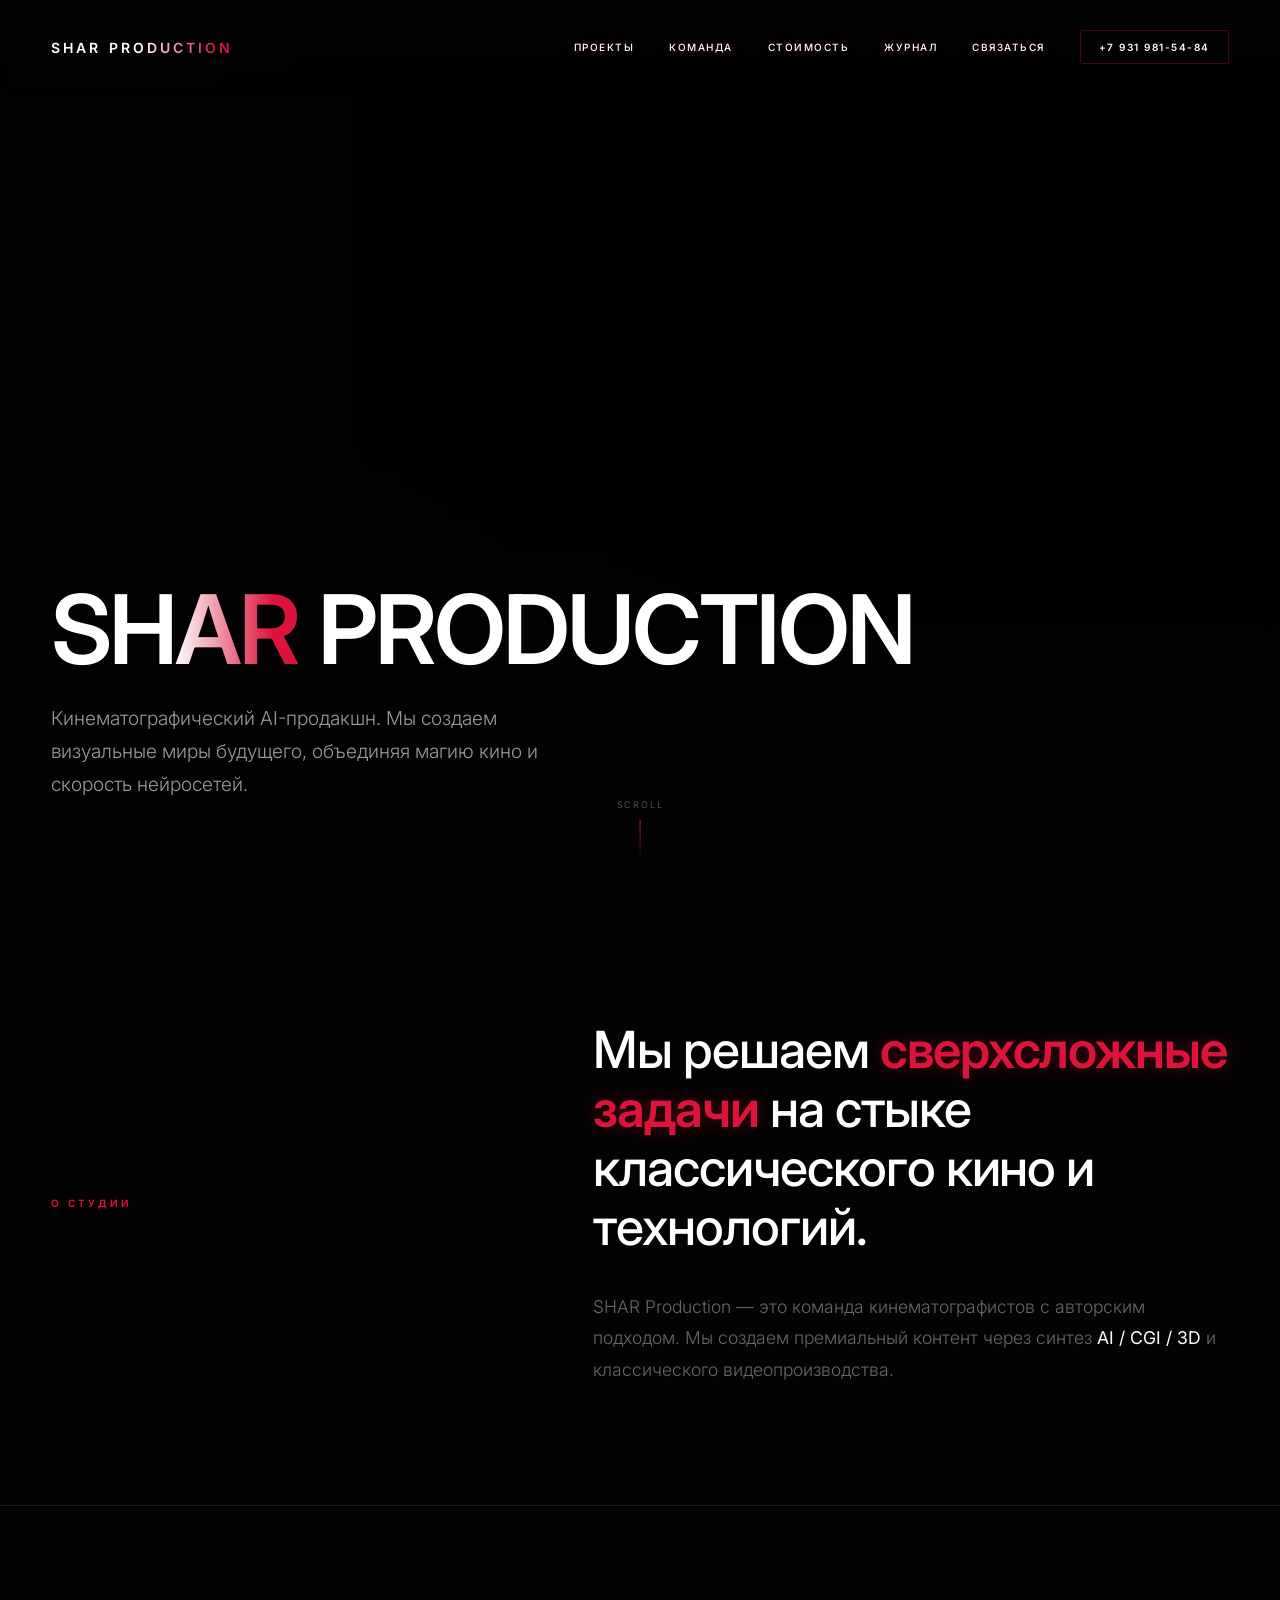
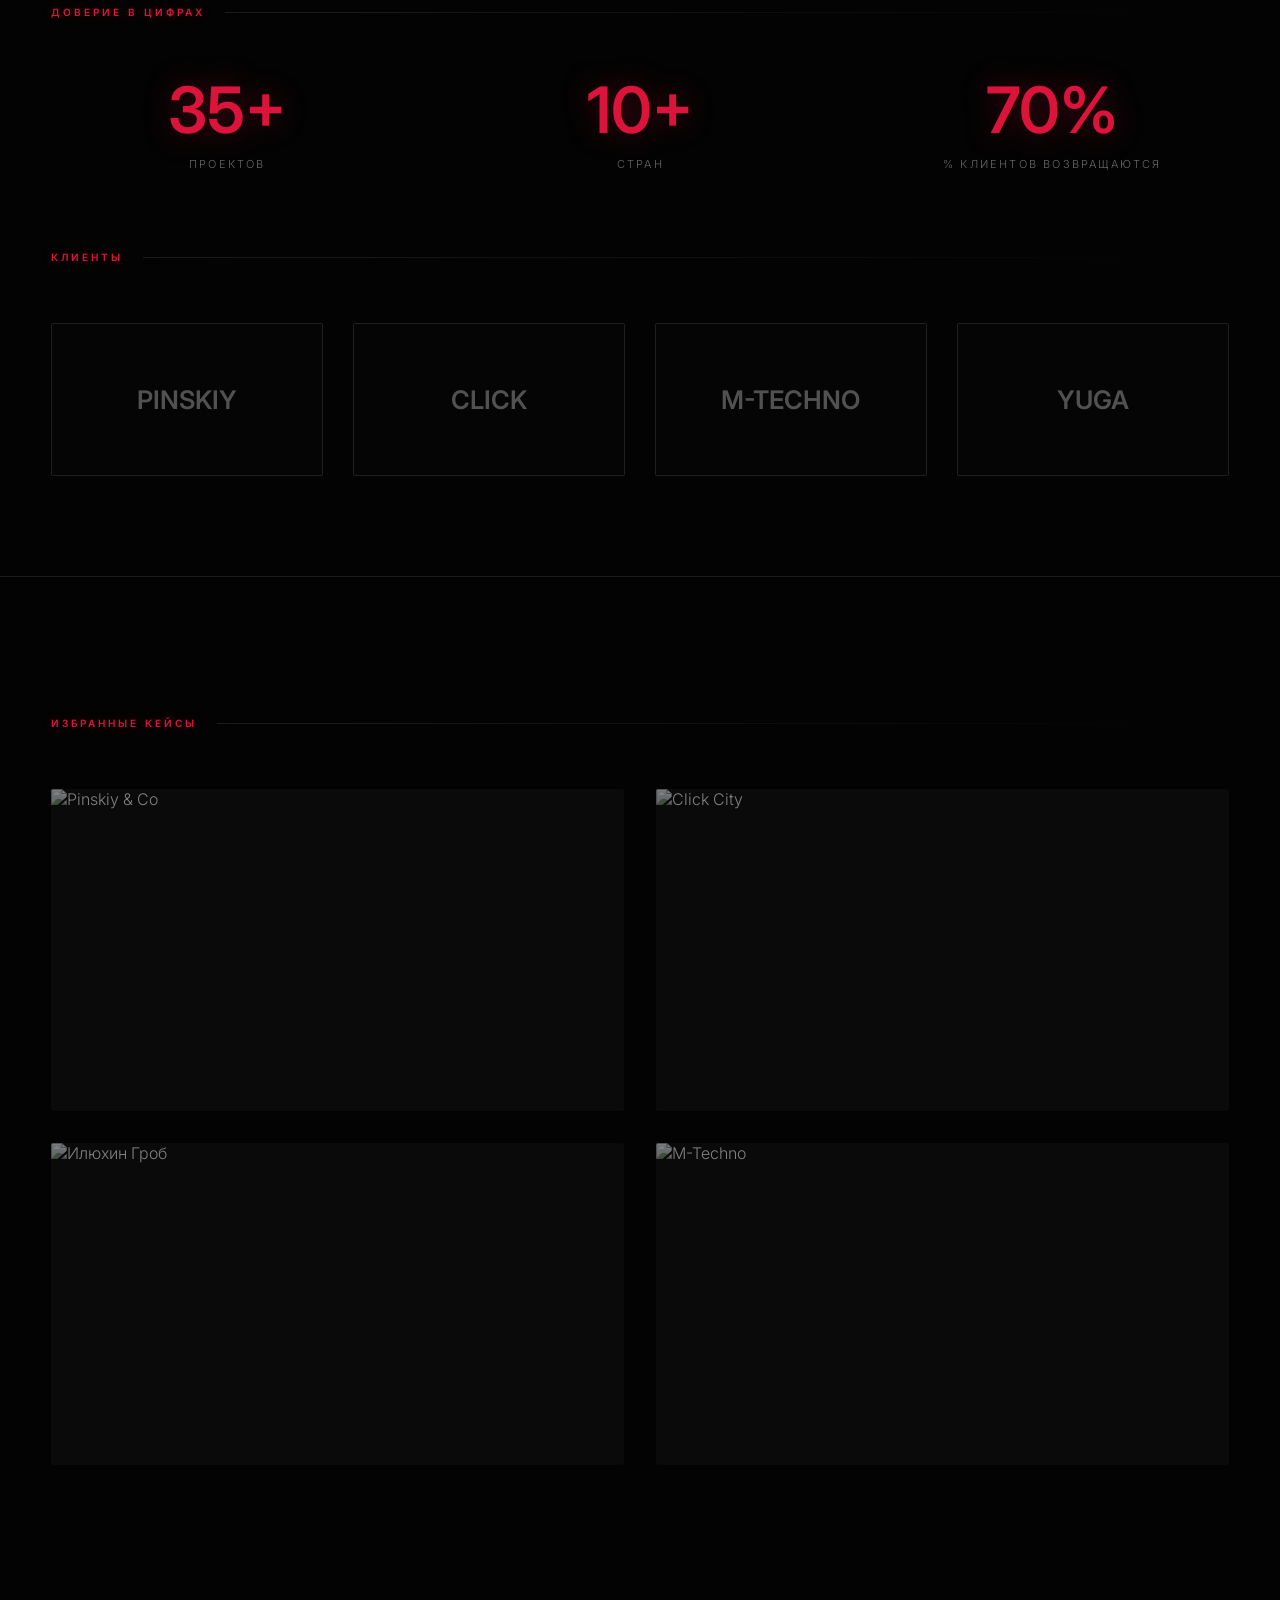
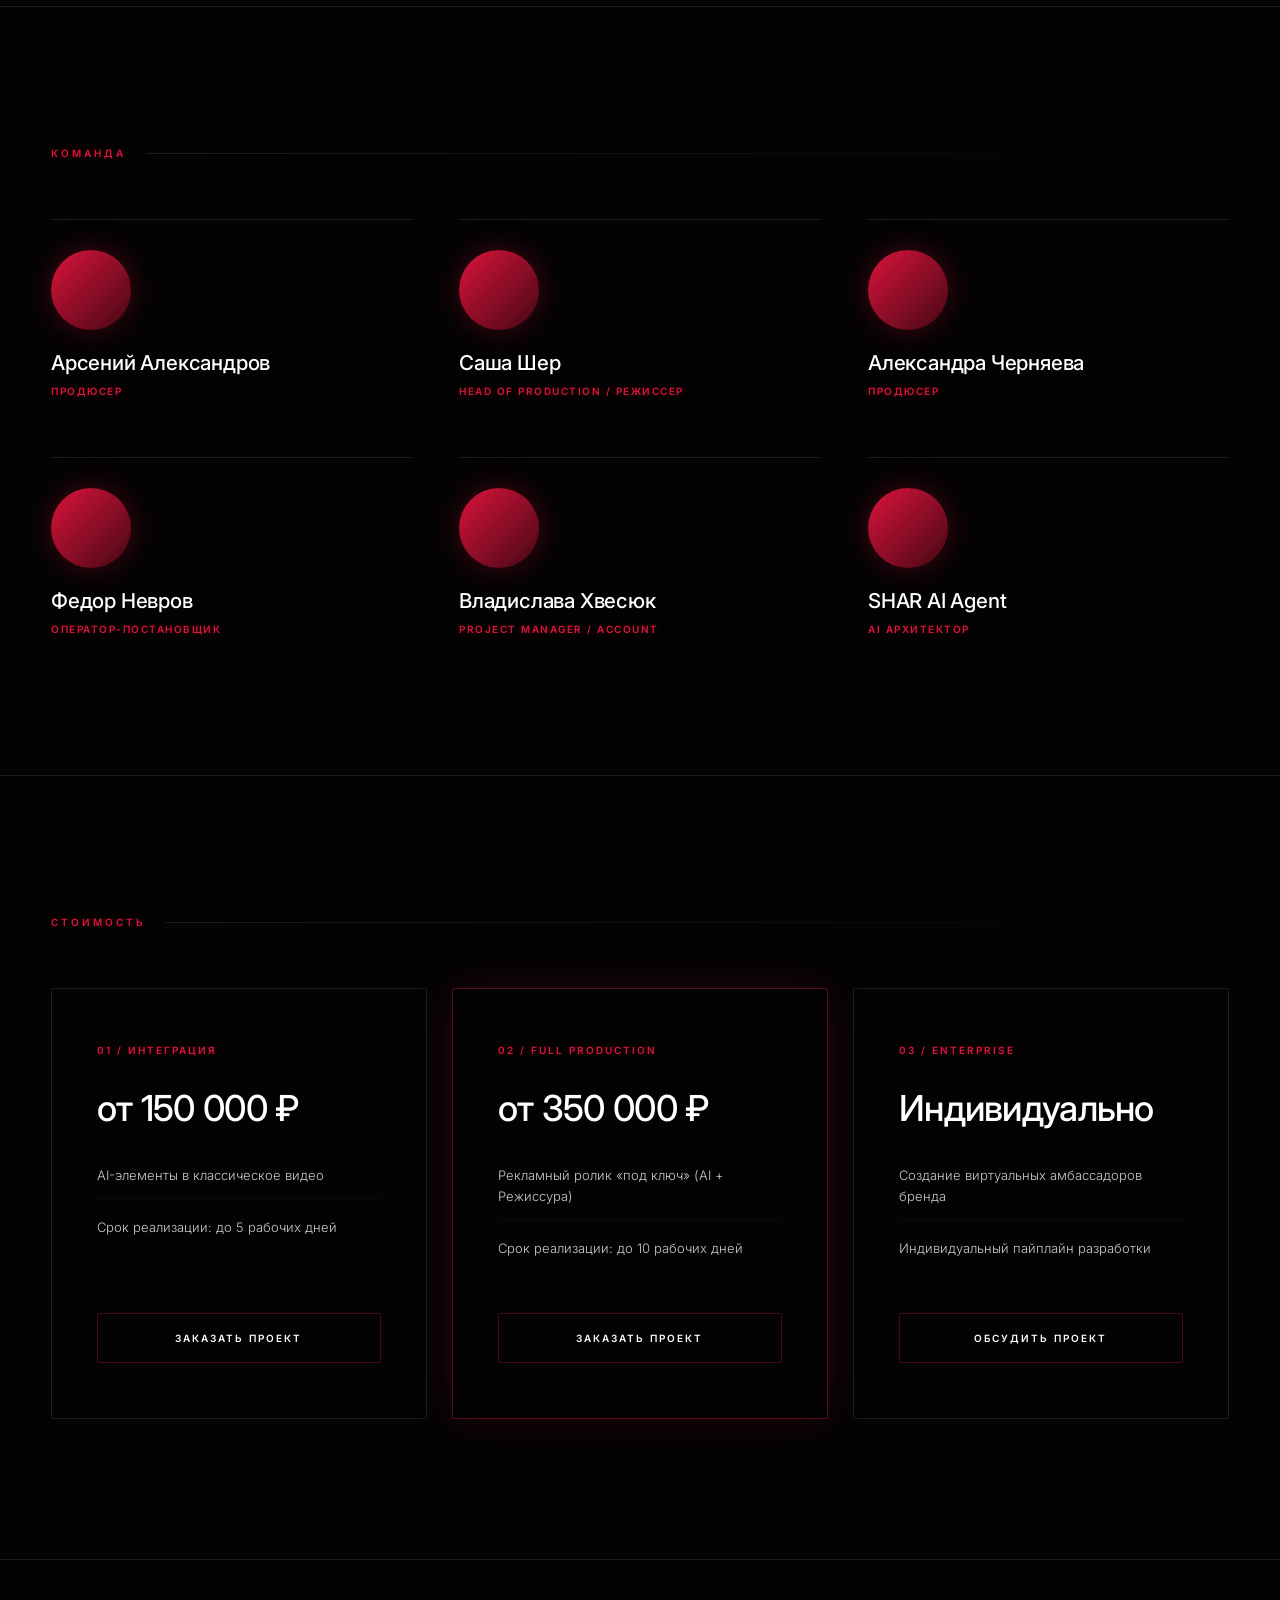
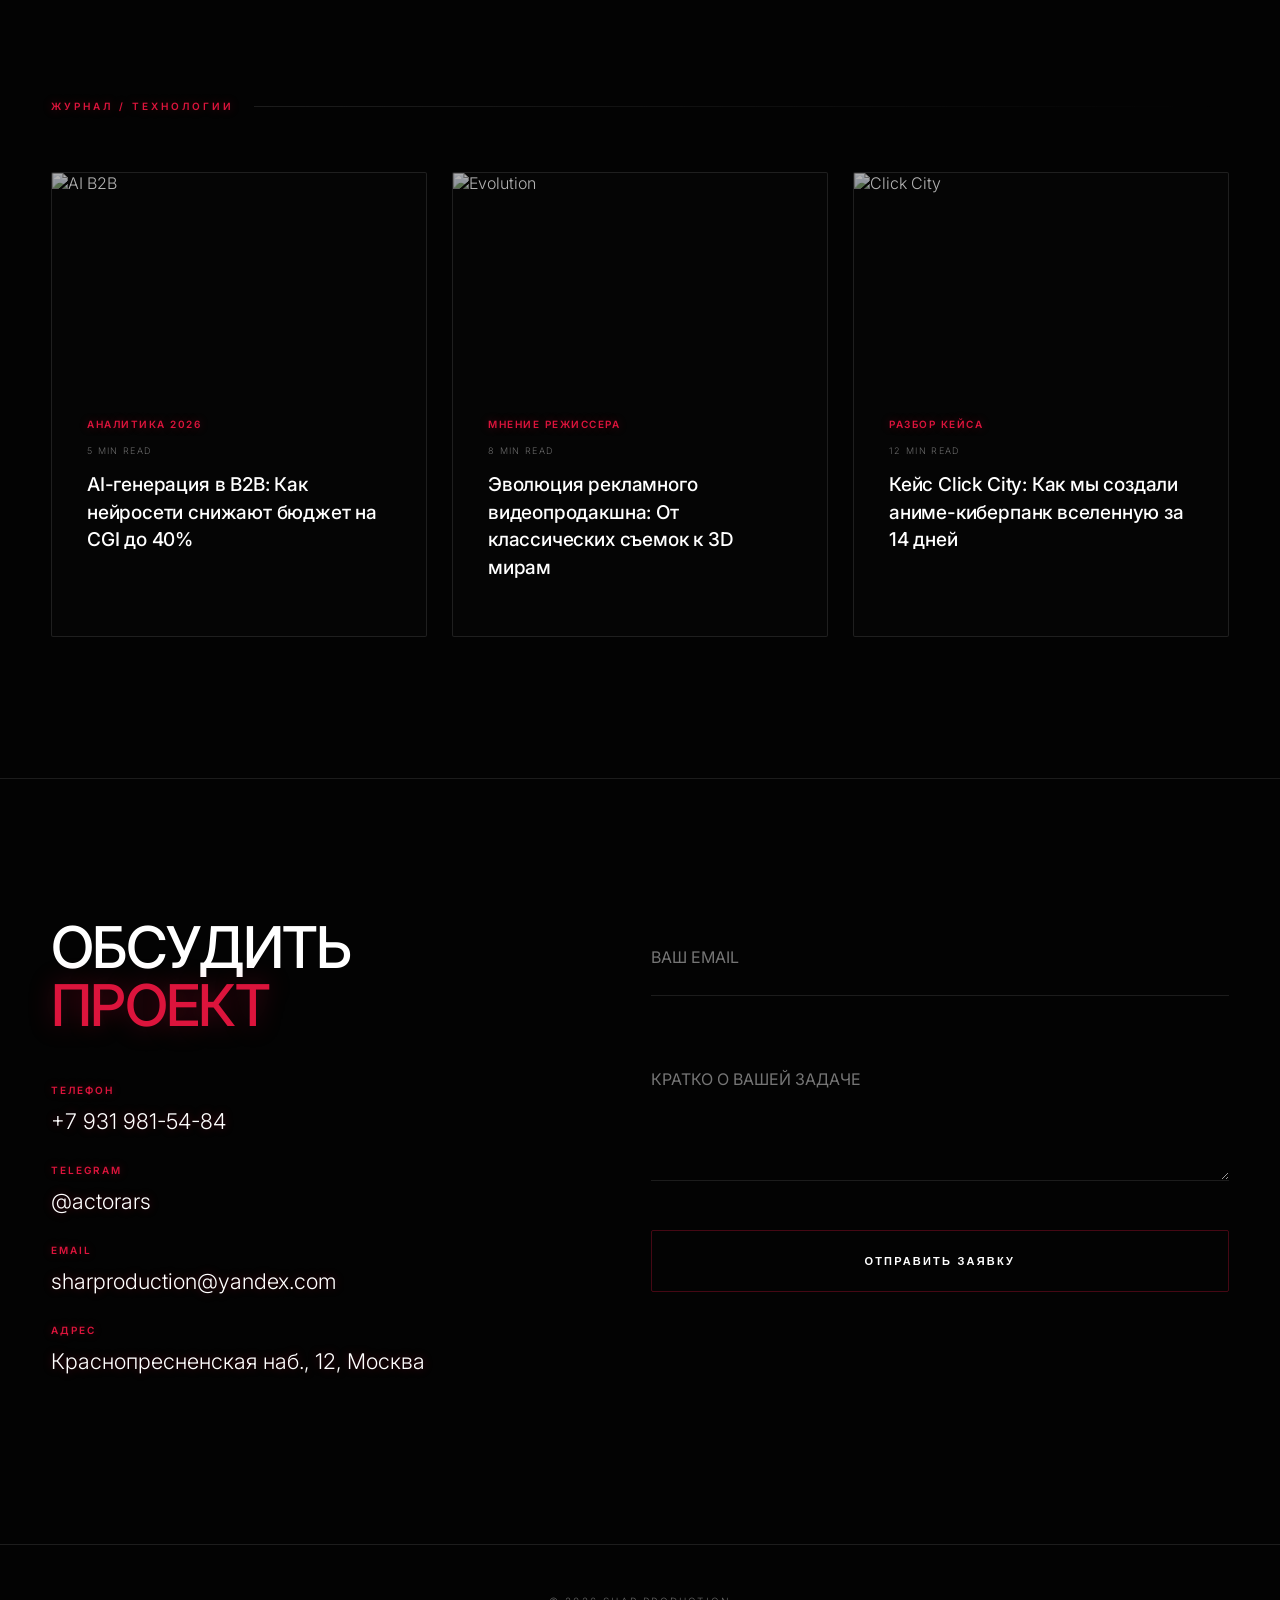
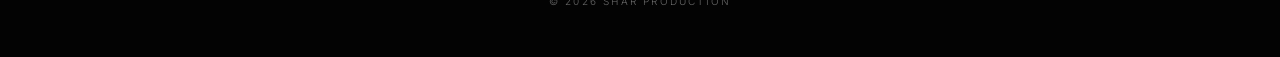
==== commit cb83a742: "Update index.html" ====
--- a/index.html
+++ b/index.html
@@ -5,7 +5,6 @@
     <meta name="viewport" content="width=device-width, initial-scale=1.0, maximum-scale=1.0, user-scalable=no">
     <title>SHAR Production | Премиальный AI & CGI Видеопродакшн</title>
     <meta name="description" content="Бутиковый видеопродакшн. Создаем рекламные ролики, кино и контент для брендов с использованием AI, 3D и CGI технологий со скоростью нейросетей.">
-    <meta name="keywords" content="ai видео, cgi графика, 3d анимация, видеопродакшн москва, создание рекламных роликов, нейросети видео, b2b реклама">
     
     <link href="https://fonts.googleapis.com/css2?family=Inter:wght@300;400;500;600;700&display=swap" rel="stylesheet">
     <link rel="stylesheet" href="style.css">
@@ -15,7 +14,7 @@
 <div class="custom-cursor"></div>
 
 <nav>
-    <a href="#" class="logo smart-close"><span>SHAR</span> PRODUCTION</a>
+    <a href="index.html" class="logo smart-close"><span>SHAR</span> PRODUCTION</a>
     <div class="nav-right">
         <a href="#work" class="nav-link smart-close">Проекты</a>
         <a href="#team" class="nav-link smart-close">Команда</a>
@@ -28,16 +27,14 @@
 
 <section class="hero">
     <div class="video-bg">
-        <iframe src="https://player.vimeo.com/video/1169951312?background=1&autoplay=1&loop=1&muted=1&playsinline=1" frameborder="0" allow="autoplay; fullscreen" title="SHAR Production AI Showreel"></iframe>
+        <iframe src="https://player.vimeo.com/video/1169951312?background=1&autoplay=1&loop=1&muted=1&playsinline=1" frameborder="0" allow="autoplay; fullscreen"></iframe>
     </div>
     <div class="overlay"></div>
     <div class="hero-content">
         <h1><span>SHAR</span> PRODUCTION</h1>
         <p>Кинематографический AI-продакшн. Мы создаем визуальные миры будущего, объединяя магию кино и скорость нейросетей.</p>
     </div>
-    <div class="scroll-indicator">
-        <span>Scroll</span>
-    </div>
+    <div class="scroll-indicator"><span>Scroll</span></div>
 </section>
 
 <section class="manifesto fade-in-section">
@@ -45,7 +42,7 @@
     <div>
         <h2 class="manifesto-text">Мы решаем <span>сверхсложные задачи</span> на стыке классического кино и технологий.</h2>
         <div class="manifesto-sub">
-            <p>SHAR Production — это команда кинематографистов с авторским подходом. Мы создаем премиальный контент через синтез <span>AI / CGI / 3D</span> и классического видеопроизводства. Наш опыт позволяет реализовывать проекты любой сложности, сохраняя глубину кадра и безупречную эстетику.</p>
+            <p>SHAR Production — это команда кинематографистов с авторским подходом. Мы создаем премиальный контент через синтез <span>AI / CGI / 3D</span> и классического видеопроизводства.</p>
         </div>
     </div>
 </section>
@@ -53,20 +50,10 @@
 <section class="social-proof fade-in-section">
     <h2 class="label">ДОВЕРИЕ В ЦИФРАХ</h2>
     <div class="stats-grid">
-        <div class="stat-item stagger-item">
-            <div class="stat-number" data-count="50">0</div>
-            <div class="stat-label">Проектов</div>
-        </div>
-        <div class="stat-item stagger-item">
-            <div class="stat-number" data-count="15">0</div>
-            <div class="stat-label">Стран</div>
-        </div>
-        <div class="stat-item stagger-item">
-            <div class="stat-number" data-count="99">0</div>
-            <div class="stat-label">% Клиентов Возвращаются</div>
-        </div>
-    </div>
-    
+        <div class="stat-item stagger-item"><div class="stat-number" data-count="50">0</div><div class="stat-label">Проектов</div></div>
+        <div class="stat-item stagger-item"><div class="stat-number" data-count="15">0</div><div class="stat-label">Стран</div></div>
+        <div class="stat-item stagger-item"><div class="stat-number" data-count="99">0</div><div class="stat-label">% Клиентов Возвращаются</div></div>
+    </div>
     <h2 class="label" style="margin-top: 80px;">КЛИЕНТЫ</h2>
     <div class="clients-grid">
         <div class="client-logo stagger-item">PINSKIY</div>
@@ -80,36 +67,20 @@
     <h2 class="label">ИЗБРАННЫЕ КЕЙСЫ</h2>
     <div class="grid">
         <div class="case stagger-item" onclick="openCase(1)">
-            <img src="https://images.unsplash.com/photo-1550745165-9bc0b252726f?q=80&w=1920" alt="AI видеопродакшн для Pinskiy & Co" loading="lazy">
-            <div class="case-info">
-                <h3>PINSKIY & CO</h3>
-                <p style="font-size: 10px; text-transform: uppercase; color: var(--grey); letter-spacing: 0.15em; margin-top: 8px;">AI-Production / Food</p>
-                <span class="watch-case-btn">WATCH CASE</span>
-            </div>
+            <img src="https://images.unsplash.com/photo-1550745165-9bc0b252726f?q=80&w=1920" alt="Pinskiy & Co" loading="lazy">
+            <div class="case-info"><h3>PINSKIY & CO</h3><p style="font-size: 10px; text-transform: uppercase; color: var(--grey); letter-spacing: 0.15em; margin-top: 8px;">AI-Production / Food</p><span class="watch-case-btn">WATCH CASE</span></div>
         </div>
         <div class="case stagger-item" onclick="openCase(2)">
-            <img src="https://images.unsplash.com/photo-1618005182384-a83a8bd57fbe?q=80&w=1920" alt="CGI и 3D анимация для Click City" loading="lazy">
-            <div class="case-info">
-                <h3>CLICK CITY</h3>
-                <p style="font-size: 10px; text-transform: uppercase; color: var(--grey); letter-spacing: 0.15em; margin-top: 8px;">Sci-Fi / Fintech</p>
-                <span class="watch-case-btn">WATCH CASE</span>
-            </div>
+            <img src="https://images.unsplash.com/photo-1618005182384-a83a8bd57fbe?q=80&w=1920" alt="Click City" loading="lazy">
+            <div class="case-info"><h3>CLICK CITY</h3><p style="font-size: 10px; text-transform: uppercase; color: var(--grey); letter-spacing: 0.15em; margin-top: 8px;">Sci-Fi / Fintech</p><span class="watch-case-btn">WATCH CASE</span></div>
         </div>
         <div class="case stagger-item" onclick="openCase(3)">
-            <img src="https://images.unsplash.com/photo-1536440136628-849c177e76a1?q=80&w=1920" alt="Короткометражный фильм Илюхин Гроб" loading="lazy">
-            <div class="case-info">
-                <h3>ИЛЮХИН ГРОБ</h3>
-                <p style="font-size: 10px; text-transform: uppercase; color: var(--grey); letter-spacing: 0.15em; margin-top: 8px;">Cinema / Short Film</p>
-                <span class="watch-case-btn">WATCH CASE</span>
-            </div>
+            <img src="https://images.unsplash.com/photo-1536440136628-849c177e76a1?q=80&w=1920" alt="Илюхин Гроб" loading="lazy">
+            <div class="case-info"><h3>ИЛЮХИН ГРОБ</h3><p style="font-size: 10px; text-transform: uppercase; color: var(--grey); letter-spacing: 0.15em; margin-top: 8px;">Cinema / Short Film</p><span class="watch-case-btn">WATCH CASE</span></div>
         </div>
         <div class="case stagger-item" onclick="openCase(4)">
-            <img src="https://images.unsplash.com/photo-1581091226825-a6a2a5aee158?q=80&w=1920" alt="Имиджевый рекламный ролик M-Techno" loading="lazy">
-            <div class="case-info">
-                <h3>M-TECHNO</h3>
-                <p style="font-size: 10px; text-transform: uppercase; color: var(--grey); letter-spacing: 0.15em; margin-top: 8px;">B2B Commercial / Macro</p>
-                <span class="watch-case-btn">WATCH CASE</span>
-            </div>
+            <img src="https://images.unsplash.com/photo-1581091226825-a6a2a5aee158?q=80&w=1920" alt="M-Techno" loading="lazy">
+            <div class="case-info"><h3>M-TECHNO</h3><p style="font-size: 10px; text-transform: uppercase; color: var(--grey); letter-spacing: 0.15em; margin-top: 8px;">B2B Commercial / Macro</p><span class="watch-case-btn">WATCH CASE</span></div>
         </div>
     </div>
 </section>
@@ -117,30 +88,12 @@
 <section id="team" class="section fade-in-section">
     <h2 class="label">КОМАНДА</h2>
     <div class="team-grid">
-        <div class="member stagger-item">
-            <h4>Арсений Александров</h4>
-            <p>Продюсер</p>
-        </div>
-        <div class="member stagger-item">
-            <h4>Саша Шер</h4>
-            <p>Head of Production / Режиссер / Сценарист</p>
-        </div>
-        <div class="member stagger-item">
-            <h4>Александра Черняева</h4>
-            <p>Продюсер</p>
-        </div>
-        <div class="member stagger-item">
-            <h4>Федор Невров</h4>
-            <p>Оператор-постановщик</p>
-        </div>
-        <div class="member stagger-item">
-            <h4>Владислава Хвесюк</h4>
-            <p>Project Manager / Account</p>
-        </div>
-        <div class="member stagger-item">
-            <h4>SHAR AI Agent</h4>
-            <p>AI Архитектор</p>
-        </div>
+        <div class="member stagger-item"><h4>Арсений Александров</h4><p>Продюсер</p></div>
+        <div class="member stagger-item"><h4>Саша Шер</h4><p>Head of Production / Режиссер</p></div>
+        <div class="member stagger-item"><h4>Александра Черняева</h4><p>Продюсер</p></div>
+        <div class="member stagger-item"><h4>Федор Невров</h4><p>Оператор-постановщик</p></div>
+        <div class="member stagger-item"><h4>Владислава Хвесюк</h4><p>Project Manager / Account</p></div>
+        <div class="member stagger-item"><h4>SHAR AI Agent</h4><p>AI Архитектор</p></div>
     </div>
 </section>
 
@@ -148,33 +101,18 @@
     <h2 class="label">СТОИМОСТЬ</h2>
     <div class="pricing-grid">
         <div class="price-card stagger-item">
-            <h3>01 / Интеграция</h3>
-            <div class="val" data-price="150000">от 150 000 ₽</div>
-            <ul>
-                <li>AI-элементы в классическое видео</li>
-                <li>Генерация сложных фонов и CGI-локаций</li>
-                <li>Срок реализации: до 5 рабочих дней</li>
-            </ul>
+            <h3>01 / Интеграция</h3><div class="val" data-price="150000">от 150 000 ₽</div>
+            <ul><li>AI-элементы в классическое видео</li><li>Срок реализации: до 5 рабочих дней</li></ul>
             <a href="#order" class="order-btn">Заказать проект</a>
         </div>
         <div class="price-card premium-pack stagger-item">
-            <h3>02 / Full Production</h3>
-            <div class="val" data-price="350000">от 350 000 ₽</div>
-            <ul>
-                <li>Рекламный ролик «под ключ» (AI + Режиссура)</li>
-                <li>Разработка креативного концепта и сценария</li>
-                <li>Срок реализации: до 10 рабочих дней</li>
-            </ul>
+            <h3>02 / Full Production</h3><div class="val" data-price="350000">от 350 000 ₽</div>
+            <ul><li>Рекламный ролик «под ключ» (AI + Режиссура)</li><li>Срок реализации: до 10 рабочих дней</li></ul>
             <a href="#order" class="order-btn">Заказать проект</a>
         </div>
         <div class="price-card stagger-item">
-            <h3>03 / Enterprise</h3>
-            <div class="val">Индивидуально</div>
-            <ul>
-                <li>Создание виртуальных амбассадоров бренда</li>
-                <li>Кинотеатральное качество и сложный VFX</li>
-                <li>Индивидуальный пайплайн разработки</li>
-            </ul>
+            <h3>03 / Enterprise</h3><div class="val">Индивидуально</div>
+            <ul><li>Создание виртуальных амбассадоров бренда</li><li>Индивидуальный пайплайн разработки</li></ul>
             <a href="#order" class="order-btn">Обсудить проект</a>
         </div>
     </div>
@@ -183,42 +121,18 @@
 <section id="journal" class="section fade-in-section">
     <h2 class="label">ЖУРНАЛ / ТЕХНОЛОГИИ</h2>
     <div class="journal-grid">
-        <a href="#journal" class="journal-card stagger-item">
-            <div class="j-img-wrap">
-                <img src="https://images.unsplash.com/photo-1620712943543-bcc4688e7485?q=80&w=800" alt="AI генерация видео для B2B бизнеса" loading="lazy">
-            </div>
-            <div class="j-content">
-                <span class="j-tag">Аналитика 2026</span>
-                <span class="j-read-time">5 min read</span>
-                <h3 class="j-title">AI-генерация в B2B: Как нейросети снижают бюджет на CGI до 40%</h3>
-                <span class="j-link">Читать статью →</span>
-            </div>
+        <a href="#" class="journal-card stagger-item">
+            <div class="j-img-wrap"><img src="https://images.unsplash.com/photo-1620712943543-bcc4688e7485?q=80&w=800" alt="AI B2B" loading="lazy"></div>
+            <div class="j-content"><span class="j-tag">Аналитика 2026</span><span class="j-read-time">5 min read</span><h3 class="j-title">AI-генерация в B2B: Как нейросети снижают бюджет на CGI до 40%</h3></div>
         </a>
-        <a href="#journal" class="journal-card stagger-item">
-            <div class="j-img-wrap">
-                <img src="https://images.unsplash.com/photo-1535016120720-40c7467d4aac?q=80&w=800" alt="Эволюция рекламного видеопродакшна" loading="lazy">
-            </div>
-            <div class="j-content">
-                <span class="j-tag">Мнение режиссера</span>
-                <span class="j-read-time">8 min read</span>
-                <h3 class="j-title">Эволюция рекламного видеопродакшна: От классических съемок к 3D мирам</h3>
-                <span class="j-link">Читать статью →</span>
-            </div>
+        <a href="#" class="journal-card stagger-item">
+            <div class="j-img-wrap"><img src="https://images.unsplash.com/photo-1535016120720-40c7467d4aac?q=80&w=800" alt="Evolution" loading="lazy"></div>
+            <div class="j-content"><span class="j-tag">Мнение режиссера</span><span class="j-read-time">8 min read</span><h3 class="j-title">Эволюция рекламного видеопродакшна: От классических съемок к 3D мирам</h3></div>
         </a>
-        <a href="#journal" class="journal-card stagger-item">
-            <div class="j-img-wrap">
-                <img src="https://images.unsplash.com/photo-1618005182384-a83a8bd57fbe?q=80&w=800" alt="Кейс создания аниме рекламы" loading="lazy">
-            </div>
-            <div class="j-content">
-                <span class="j-tag">Разбор кейса</span>
-                <span class="j-read-time">12 min read</span>
-                <h3 class="j-title">Кейс Click City: Как мы создали аниме-киберпанк вселенную за 14 дней</h3>
-                <span class="j-link">Читать статью →</span>
-            </div>
+        <a href="#" class="journal-card stagger-item">
+            <div class="j-img-wrap"><img src="https://images.unsplash.com/photo-1618005182384-a83a8bd57fbe?q=80&w=800" alt="Click City" loading="lazy"></div>
+            <div class="j-content"><span class="j-tag">Разбор кейса</span><span class="j-read-time">12 min read</span><h3 class="j-title">Кейс Click City: Как мы создали аниме-киберпанк вселенную за 14 дней</h3></div>
         </a>
-    </div>
-    <div style="text-align: center; margin-top: 70px;">
-        <a href="#journal" class="btn-minimal">ОТКРЫТЬ ВСЕ МАТЕРИАЛЫ</a>
     </div>
 </section>
 
@@ -227,204 +141,68 @@
         <div class="order-info">
             <h2>ОБСУДИТЬ<br><span>ПРОЕКТ</span></h2>
             <div class="contact-links">
-                <div class="c-item">
-                    <p>ТЕЛЕФОН</p>
-                    <a href="tel:+79319815484" class="c-link">+7 931 981-54-84</a>
-                </div>
-                <div class="c-item">
-                    <p>TELEGRAM</p>
-                    <a href="https://t.me/actorars?text=Здравствуйте,%20хочу%20обсудить%20создание%20ролика" target="_blank" class="c-link">@actorars</a>
-                </div>
-                <div class="c-item">
-                    <p>EMAIL</p>
-                    <a href="mailto:sharproduction@yandex.com" class="c-link">sharproduction@yandex.com</a>
-                </div>
-                <div class="c-item">
-                    <p>АДРЕС</p>
-                    <span class="c-address">Краснопресненская наб., 12, Москва</span>
-                </div>
+                <div class="c-item"><p>ТЕЛЕФОН</p><a href="tel:+79319815484" class="c-link">+7 931 981-54-84</a></div>
+                <div class="c-item"><p>TELEGRAM</p><a href="https://t.me/actorars" target="_blank" class="c-link">@actorars</a></div>
+                <div class="c-item"><p>EMAIL</p><a href="mailto:sharproduction@yandex.com" class="c-link">sharproduction@yandex.com</a></div>
+                <div class="c-item"><p>АДРЕС</p><span class="c-address">Краснопресненская наб., 12, Москва</span></div>
             </div>
         </div>
         <form id="contactForm">
             <input type="email" class="form-input" placeholder="ВАШ EMAIL" required>
             <textarea class="form-input" placeholder="КРАТКО О ВАШЕЙ ЗАДАЧЕ" required style="min-height: 140px;"></textarea>
             <button type="submit" class="btn-submit">ОТПРАВИТЬ ЗАЯВКУ</button>
-            <p style="font-size: 10px; color: var(--grey); margin-top: 25px; text-align: center; line-height: 1.6;">
-                Нажимая кнопку, вы даете согласие на обработку данных и соглашаетесь с <br>
-                <a href="privacy.html" style="color: var(--white) !important; text-decoration: underline !important;">Политикой конфиденциальности</a>
-            </p>
         </form>
     </div>
 </section>
 
 <footer style="padding: 50px 4%; text-align: center; font-size: 10px; color: var(--grey); letter-spacing: 0.22em; text-transform: uppercase; border-top: 1px solid var(--line);">
-    © 2026 SHAR PRODUCTION — ARS PERFECTA FIGURA
+    © 2026 SHAR PRODUCTION
 </footer>
 
 <div class="modal" id="case-1">
     <div class="close-case" onclick="closeCase(1)">ЗАКРЫТЬ ✕</div>
-    <div class="m-video-container">
-        <iframe id="vid-1" src="https://player.vimeo.com/video/1169962484?title=0&byline=0&portrait=0" frameborder="0" allow="autoplay; fullscreen"></iframe>
-    </div>
-    <div class="m-content">
-        <div class="m-header">
-            <h2>PINSKIY & CO</h2>
-            <p>AI-Production / 72 часа</p>
-        </div>
-        <div class="m-details">
-            <h5>Задача</h5>
-            <p>Переосмыслить визуальную коммуникацию премиального ресторанного холдинга. Создать серию роликов, транслирующих гастрономическую эстетику через гиперреалистичную AI-генерацию, полностью исключив съемочный процесс.</p>
-            
-            <h5>Решение</h5>
-            <p>Команда SHAR разработала кастомный AI-пайплайн, имитирующий эффект дорогой stop-motion анимации. Были воссозданы знаковые локации Москвы и детализированные блюда с сохранением 100% читаемости айдентики бренда.</p>
-            
-            <h5>Результат</h5>
-            <p>Премиальная рекламная кампания реализована всего за 3 рабочих дня. Проект задал новый индустриальный стандарт скорости производства.</p>
-            
-            <div class="project-metrics">
-                <div class="metric-item">
-                    <div class="metric-value">3</div>
-                    <div class="metric-label">Дня</div>
-                </div>
-                <div class="metric-item">
-                    <div class="metric-value">100%</div>
-                    <div class="metric-label">Читаемость бренда</div>
-                </div>
-                <div class="metric-item">
-                    <div class="metric-value">40%</div>
-                    <div class="metric-label">Экономия бюджета</div>
-                </div>
-            </div>
-            
-            <div class="m-cta-wrap">
-                <a href="pinskiy.html" class="btn-minimal">ЧИТАТЬ ПОЛНЫЙ КЕЙС →</a>
-            </div>
+    <div class="m-video-container"><iframe id="vid-1" src="https://player.vimeo.com/video/1169962484?title=0&byline=0&portrait=0" frameborder="0" allow="autoplay; fullscreen"></iframe></div>
+    <div class="m-content">
+        <div class="m-header"><h2>PINSKIY & CO</h2><p>AI-Production / 72 часа</p></div>
+        <div class="m-details">
+            <p>Премиальная рекламная кампания реализована всего за 3 рабочих дня без съемок.</p>
+            <div class="m-cta-wrap"><a href="pinskiy.html" class="btn-minimal">ЧИТАТЬ ПОЛНЫЙ КЕЙС →</a></div>
         </div>
     </div>
 </div>
 
 <div class="modal" id="case-2">
     <div class="close-case" onclick="closeCase(2)">ЗАКРЫТЬ ✕</div>
-    <div class="m-video-container">
-        <iframe id="vid-2" src="https://player.vimeo.com/video/1169962544?title=0&byline=0&portrait=0" frameborder="0" allow="autoplay; fullscreen"></iframe>
-    </div>
-    <div class="m-content">
-        <div class="m-header">
-            <h2>CLICK CITY</h2>
-            <p>Sci-Fi / Fintech / Anime</p>
-        </div>
-        <div class="m-details">
-            <h5>Задача</h5>
-            <p>Трансформировать имидж платежной системы Click, создав визуальный язык, понятный цифровому поколению, и подчеркнуть масштаб экосистемы как футуристического сервиса.</p>
-            
-            <h5>Решение</h5>
-            <p>Создание вселенной «Click World» в стилистике высокобюджетного Sci-Fi аниме. Мы использовали AI для отрисовки футуристических небоскребов с национальными архитектурными кодами.</p>
-            
-            <h5>Результат</h5>
-            <p>Проект закрепил за Click статус самого прогрессивного бренда в регионе. Видео стало виральным, продемонстрировав, что финтех может быть искусством.</p>
-            
-            <div class="project-metrics">
-                <div class="metric-item">
-                    <div class="metric-value">14</div>
-                    <div class="metric-label">Дней</div>
-                </div>
-                <div class="metric-item">
-                    <div class="metric-value">1M+</div>
-                    <div class="metric-label">Просмотров</div>
-                </div>
-                <div class="metric-item">
-                    <div class="metric-value">95%</div>
-                    <div class="metric-label">Positive Feedback</div>
-                </div>
-            </div>
-            
-            <div class="m-cta-wrap">
-                <a href="click-city.html" class="btn-minimal">ЧИТАТЬ ПОЛНЫЙ КЕЙС →</a>
-            </div>
+    <div class="m-video-container"><iframe id="vid-2" src="https://player.vimeo.com/video/1169962544?title=0&byline=0&portrait=0" frameborder="0" allow="autoplay; fullscreen"></iframe></div>
+    <div class="m-content">
+        <div class="m-header"><h2>CLICK CITY</h2><p>Sci-Fi / Fintech / Anime</p></div>
+        <div class="m-details">
+            <p>Проект закрепил за Click статус самого прогрессивного бренда в регионе.</p>
+            <div class="m-cta-wrap"><a href="click-city.html" class="btn-minimal">ЧИТАТЬ ПОЛНЫЙ КЕЙС →</a></div>
         </div>
     </div>
 </div>
 
 <div class="modal" id="case-3">
     <div class="close-case" onclick="closeCase(3)">ЗАКРЫТЬ ✕</div>
-    <div class="m-video-container" style="display:flex; align-items:center; justify-content:center;">
-        <p style="color:var(--grey); font-size:12px; letter-spacing:0.2em; text-transform:uppercase;">[ Ожидает загрузки видео ]</p>
-    </div>
-    <div class="m-content">
-        <div class="m-header">
-            <h2>ИЛЮХИН ГРОБ</h2>
-            <p>Cinema / Festival Short Film</p>
-        </div>
-        <div class="m-details">
-            <h5>Задача</h5>
-            <p>Создать глубокое авторское кино, раскрывающее режиссерский потенциал студии SHAR. Передать абсурдную ситуацию похорон у закрытого гроба.</p>
-            
-            <h5>Решение</h5>
-            <p>Ставка на чистый кинематограф. Глубокая проработка сценария, ювелирная работа с актерами. Визуальный ряд выстроен на драматичном освещении и крупных планах.</p>
-            
-            <h5>Результат</h5>
-            <p>Фильм стал победителем международных кинофестивалей, подтвердив высокий уровень режиссуры SHAR Production.</p>
-            
-            <div class="project-metrics">
-                <div class="metric-item">
-                    <div class="metric-value">5</div>
-                    <div class="metric-label">Фестивалей</div>
-                </div>
-                <div class="metric-item">
-                    <div class="metric-value">2</div>
-                    <div class="metric-label">Наград</div>
-                </div>
-                <div class="metric-item">
-                    <div class="metric-value">24</div>
-                    <div class="metric-label">Минуты</div>
-                </div>
-            </div>
-            
-            <div class="m-cta-wrap">
-                <a href="iluhin-grob.html" class="btn-minimal">ЧИТАТЬ ПОЛНЫЙ КЕЙС →</a>
-            </div>
+    <div class="m-video-container"><iframe id="vid-3" src="" frameborder="0" allow="autoplay; fullscreen"></iframe></div>
+    <div class="m-content">
+        <div class="m-header"><h2>ИЛЮХИН ГРОБ</h2><p>Cinema / Short Film</p></div>
+        <div class="m-details">
+            <p>Фильм стал победителем международных кинофестивалей.</p>
+            <div class="m-cta-wrap"><a href="iluhin-grob.html" class="btn-minimal">ЧИТАТЬ ПОЛНЫЙ КЕЙС →</a></div>
         </div>
     </div>
 </div>
 
 <div class="modal" id="case-4">
     <div class="close-case" onclick="closeCase(4)">ЗАКРЫТЬ ✕</div>
-    <div class="m-video-container" style="display:flex; align-items:center; justify-content:center;">
-        <p style="color:var(--grey); font-size:12px; letter-spacing:0.2em; text-transform:uppercase;">[ Ожидает загрузки видео ]</p>
-    </div>
-    <div class="m-content">
-        <div class="m-header">
-            <h2>M-TECHNO</h2>
-            <p>B2B Commercial / Industrial Macro</p>
-        </div>
-        <div class="m-details">
-            <h5>Задача</h5>
-            <p>Разработать премиальный имиджевый фильм для завода. Превратить рутинный процесс создания деталей в завораживающее визуальное зрелище для B2B-продаж.</p>
-            
-            <h5>Решение</h5>
-            <p>Использование специализированной макрооптики и роботизированных систем движения камеры. Ритмичный монтаж синхронизирован с агрессивным саунд-дизайном.</p>
-            
-            <h5>Результат</h5>
-            <p>Ролик используется на международных выставках, моментально снимая возражения о технологическом уровне компании.</p>
-            
-            <div class="project-metrics">
-                <div class="metric-item">
-                    <div class="metric-value">10</div>
-                    <div class="metric-label">Выставок</div>
-                </div>
-                <div class="metric-item">
-                    <div class="metric-value">50+</div>
-                    <div class="metric-label">Leads</div>
-                </div>
-                <div class="metric-item">
-                    <div class="metric-value">3x</div>
-                    <div class="metric-label">ROI</div>
-                </div>
-            </div>
-            
-            <div class="m-cta-wrap">
-                <a href="m-techno.html" class="btn-minimal">ЧИТАТЬ ПОЛНЫЙ КЕЙС →</a>
-            </div>
+    <div class="m-video-container"><iframe id="vid-4" src="" frameborder="0" allow="autoplay; fullscreen"></iframe></div>
+    <div class="m-content">
+        <div class="m-header"><h2>M-TECHNO</h2><p>B2B Commercial</p></div>
+        <div class="m-details">
+            <p>Имиджевый ролик, снимающий возражения о технологическом уровне компании.</p>
+            <div class="m-cta-wrap"><a href="m-techno.html" class="btn-minimal">ЧИТАТЬ ПОЛНЫЙ КЕЙС →</a></div>
         </div>
     </div>
 </div>
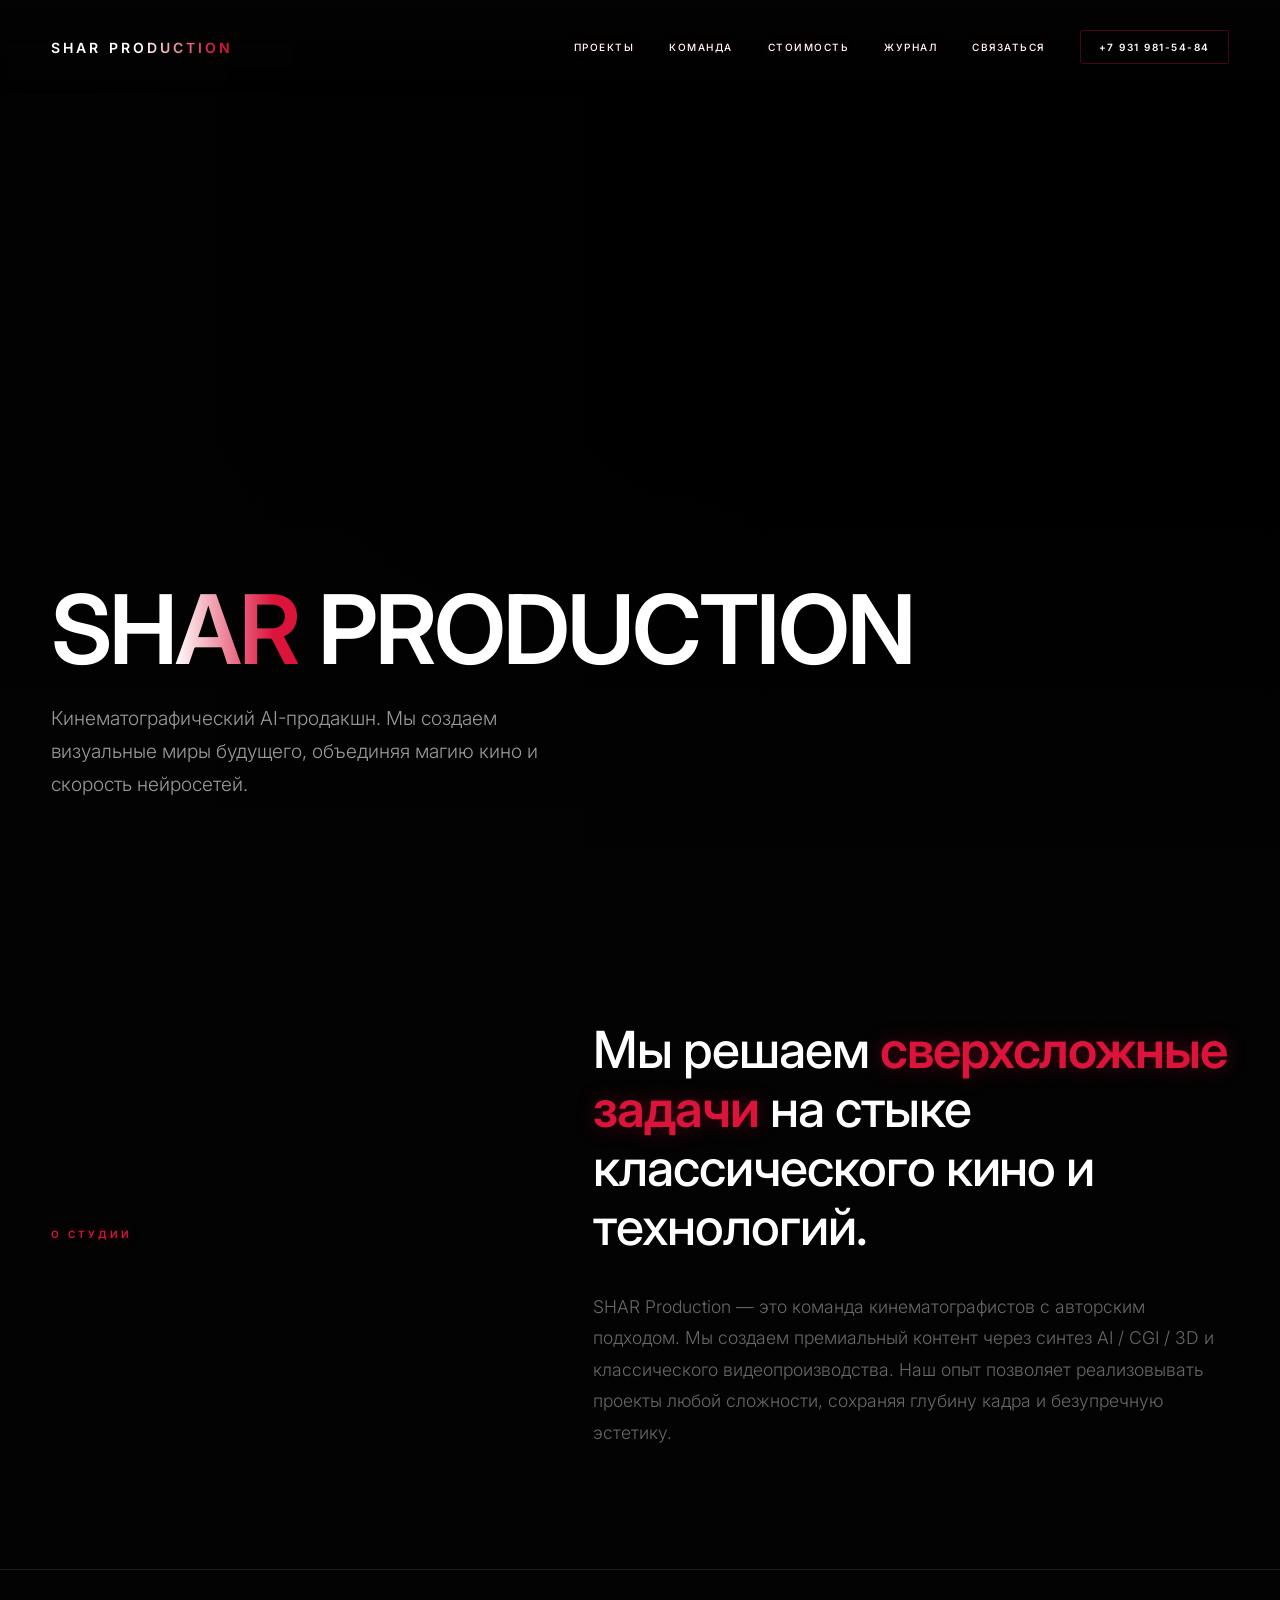
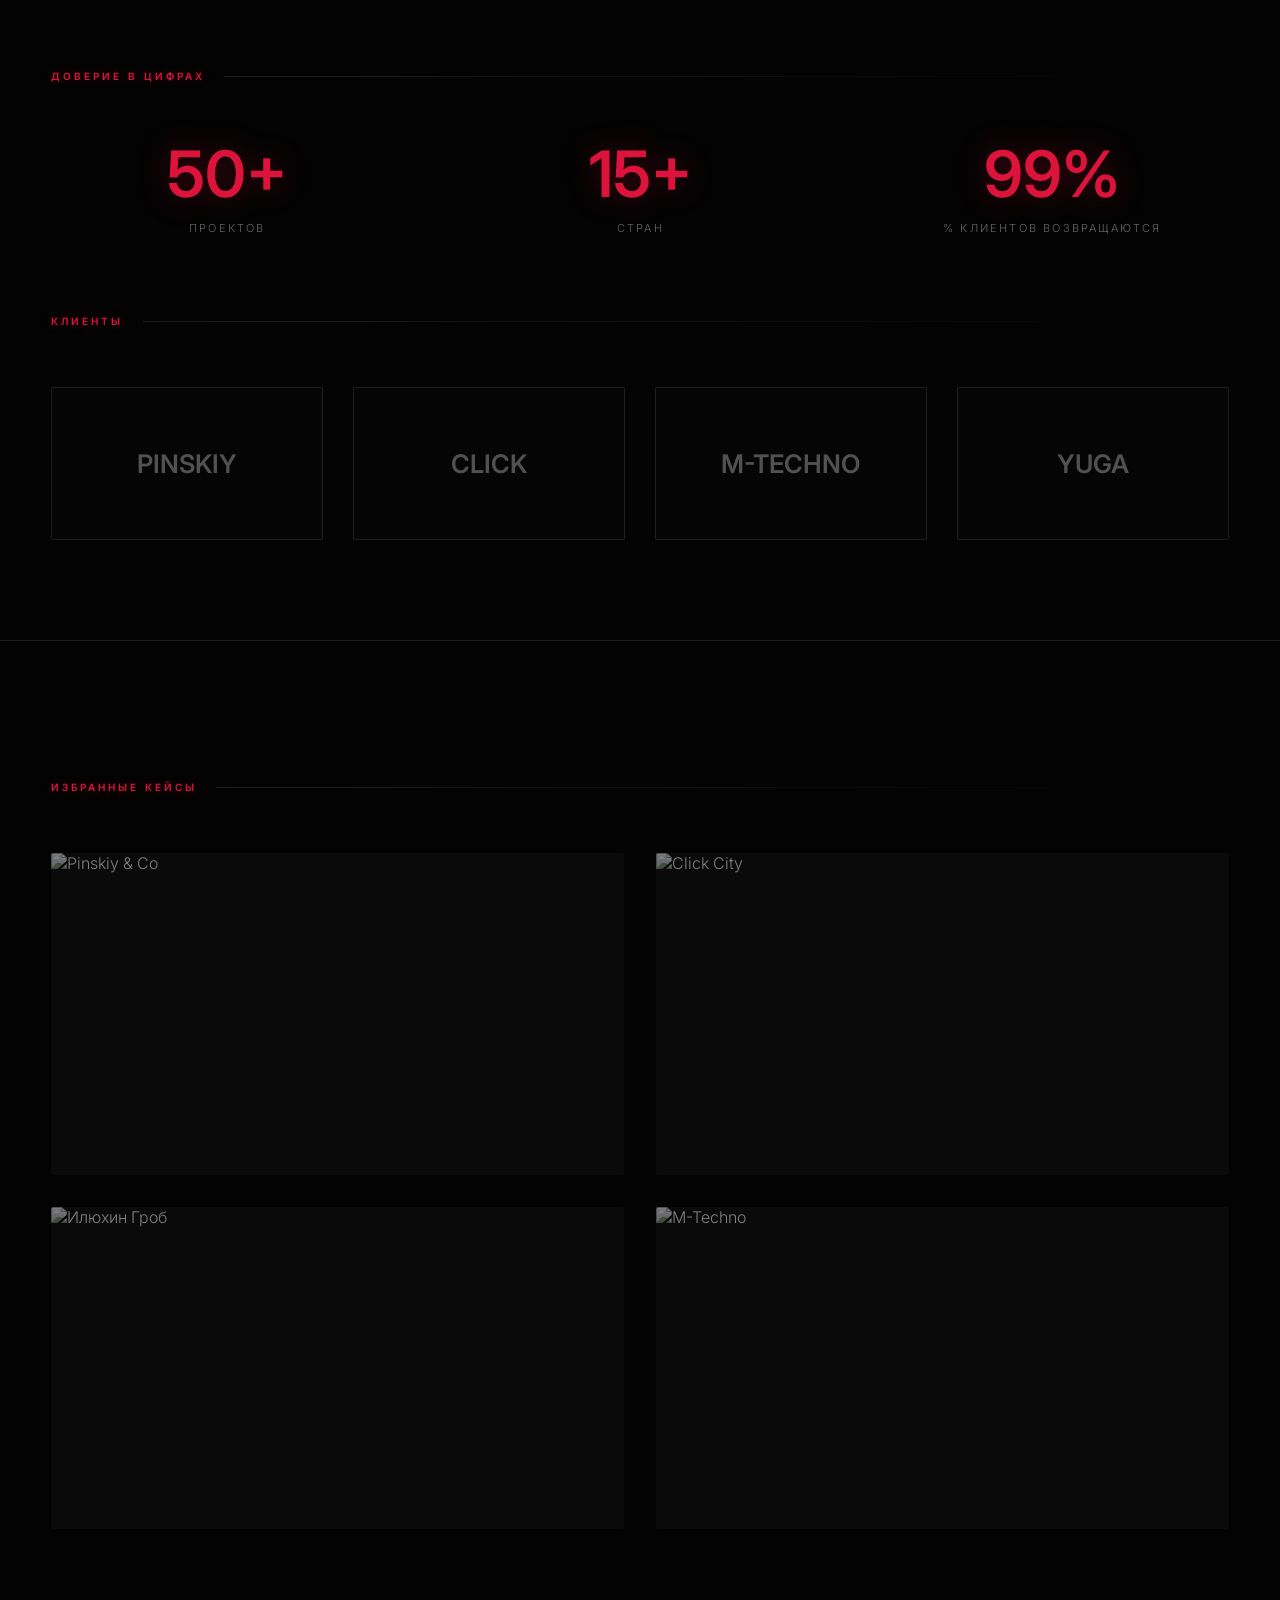
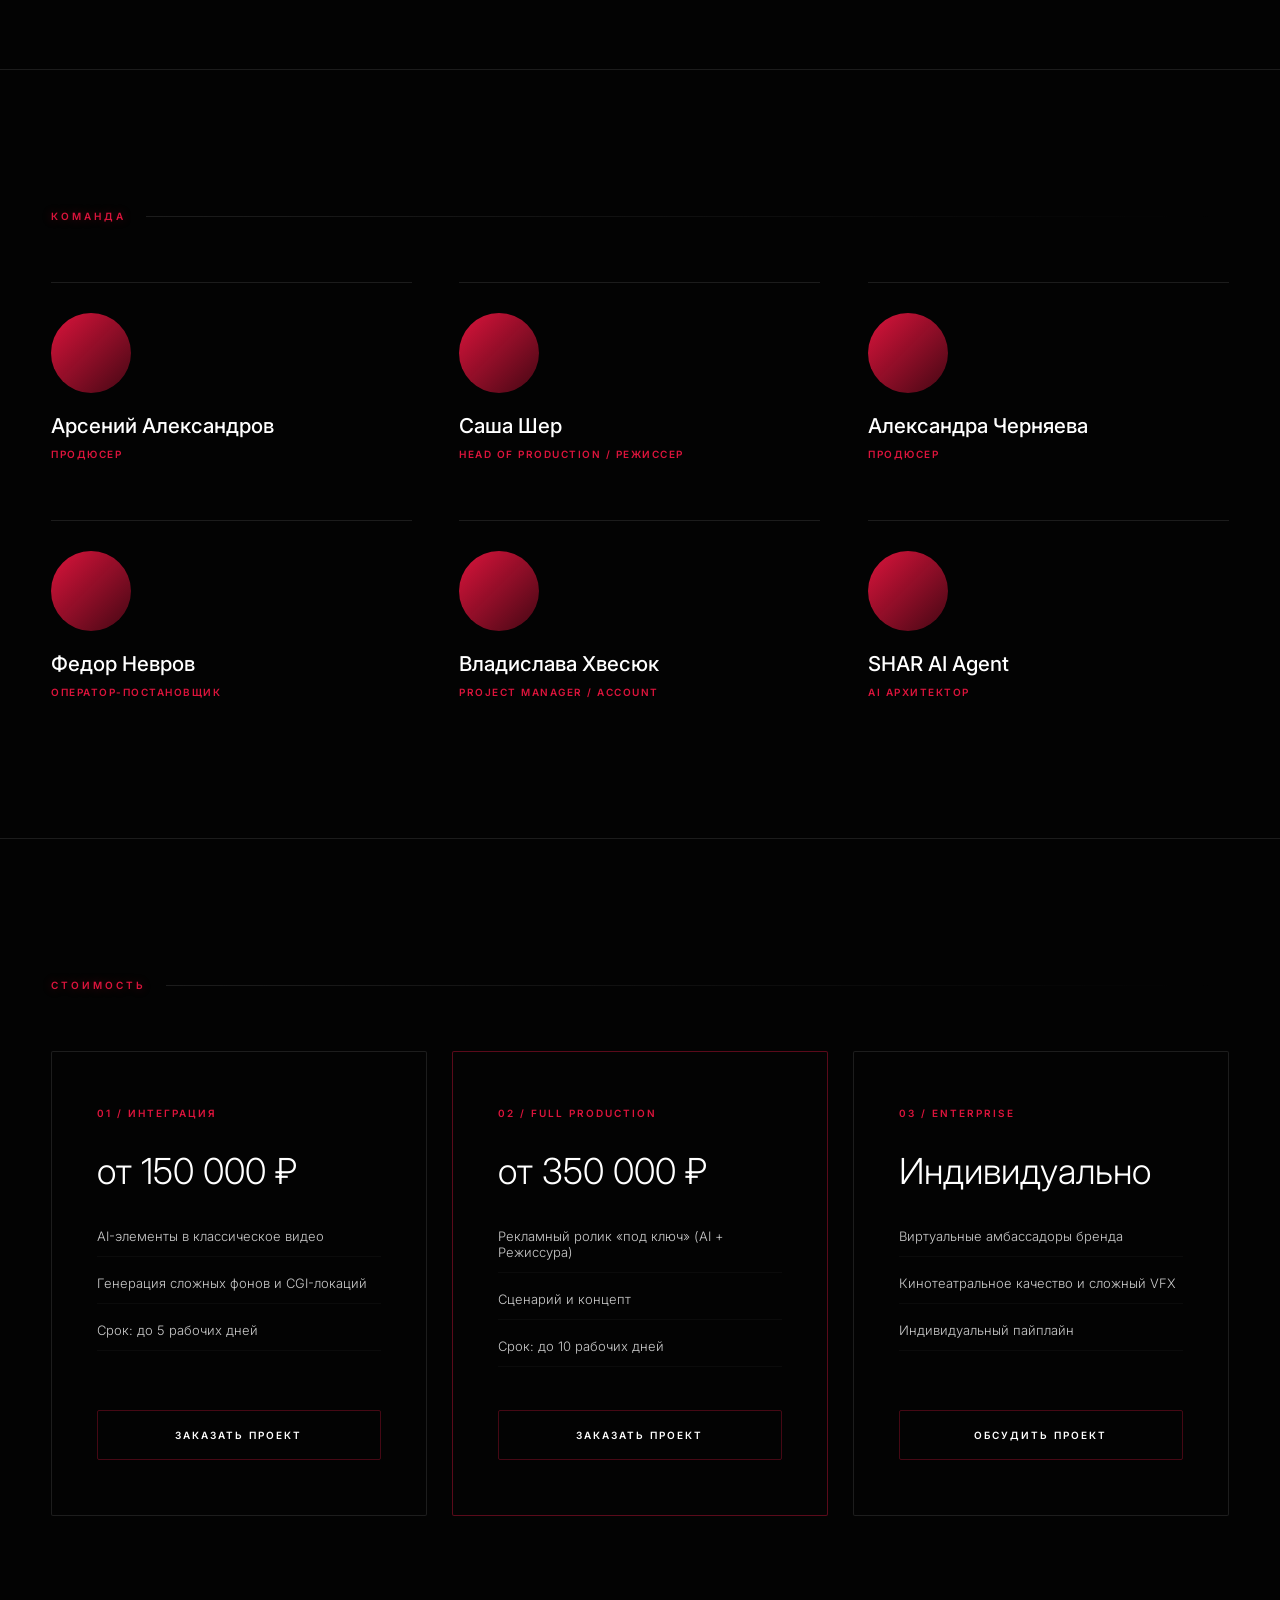
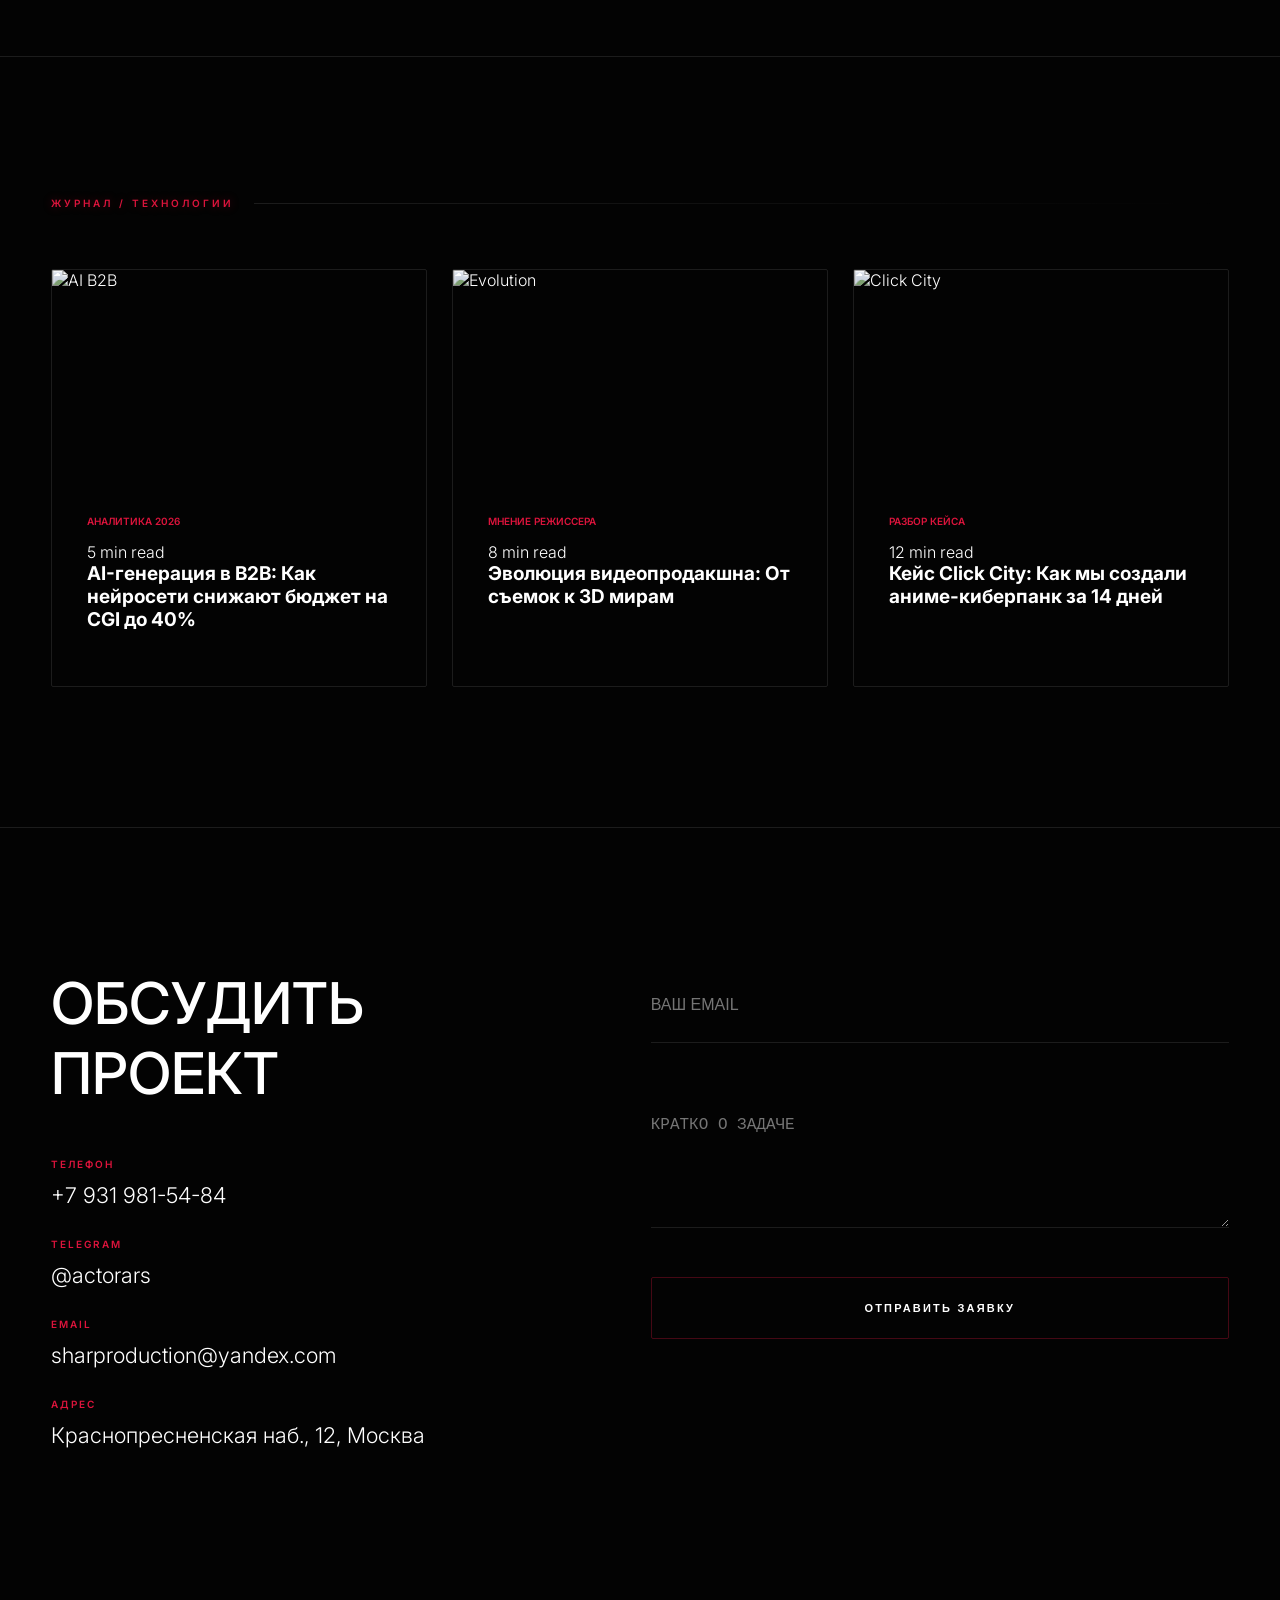
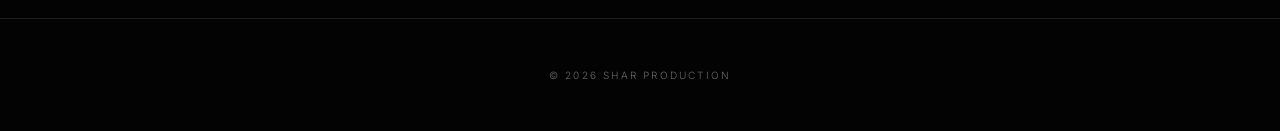
==== commit 4f70bd4b: "Update index.html" ====
--- a/index.html
+++ b/index.html
@@ -3,9 +3,8 @@
 <head>
     <meta charset="UTF-8">
     <meta name="viewport" content="width=device-width, initial-scale=1.0, maximum-scale=1.0, user-scalable=no">
-    <title>SHAR Production | Премиальный AI & CGI Видеопродакшн</title>
+    <title>SHAR Production | AI & CGI Видеопродакшн</title>
     <meta name="description" content="Бутиковый видеопродакшн. Создаем рекламные ролики, кино и контент для брендов с использованием AI, 3D и CGI технологий со скоростью нейросетей.">
-    
     <link href="https://fonts.googleapis.com/css2?family=Inter:wght@300;400;500;600;700&display=swap" rel="stylesheet">
     <link rel="stylesheet" href="style.css">
 </head>
@@ -14,7 +13,7 @@
 <div class="custom-cursor"></div>
 
 <nav>
-    <a href="index.html" class="logo smart-close"><span>SHAR</span> PRODUCTION</a>
+    <a href="#" class="logo smart-close"><span>SHAR</span> PRODUCTION</a>
     <div class="nav-right">
         <a href="#work" class="nav-link smart-close">Проекты</a>
         <a href="#team" class="nav-link smart-close">Команда</a>
@@ -34,7 +33,6 @@
         <h1><span>SHAR</span> PRODUCTION</h1>
         <p>Кинематографический AI-продакшн. Мы создаем визуальные миры будущего, объединяя магию кино и скорость нейросетей.</p>
     </div>
-    <div class="scroll-indicator"><span>Scroll</span></div>
 </section>
 
 <section class="manifesto fade-in-section">
@@ -42,7 +40,7 @@
     <div>
         <h2 class="manifesto-text">Мы решаем <span>сверхсложные задачи</span> на стыке классического кино и технологий.</h2>
         <div class="manifesto-sub">
-            <p>SHAR Production — это команда кинематографистов с авторским подходом. Мы создаем премиальный контент через синтез <span>AI / CGI / 3D</span> и классического видеопроизводства.</p>
+            <p>SHAR Production — это команда кинематографистов с авторским подходом. Мы создаем премиальный контент через синтез <span>AI / CGI / 3D</span> и классического видеопроизводства. Наш опыт позволяет реализовывать проекты любой сложности, сохраняя глубину кадра и безупречную эстетику.</p>
         </div>
     </div>
 </section>
@@ -102,17 +100,17 @@
     <div class="pricing-grid">
         <div class="price-card stagger-item">
             <h3>01 / Интеграция</h3><div class="val" data-price="150000">от 150 000 ₽</div>
-            <ul><li>AI-элементы в классическое видео</li><li>Срок реализации: до 5 рабочих дней</li></ul>
+            <ul><li>AI-элементы в классическое видео</li><li>Генерация сложных фонов и CGI-локаций</li><li>Срок: до 5 рабочих дней</li></ul>
             <a href="#order" class="order-btn">Заказать проект</a>
         </div>
         <div class="price-card premium-pack stagger-item">
             <h3>02 / Full Production</h3><div class="val" data-price="350000">от 350 000 ₽</div>
-            <ul><li>Рекламный ролик «под ключ» (AI + Режиссура)</li><li>Срок реализации: до 10 рабочих дней</li></ul>
+            <ul><li>Рекламный ролик «под ключ» (AI + Режиссура)</li><li>Сценарий и концепт</li><li>Срок: до 10 рабочих дней</li></ul>
             <a href="#order" class="order-btn">Заказать проект</a>
         </div>
         <div class="price-card stagger-item">
             <h3>03 / Enterprise</h3><div class="val">Индивидуально</div>
-            <ul><li>Создание виртуальных амбассадоров бренда</li><li>Индивидуальный пайплайн разработки</li></ul>
+            <ul><li>Виртуальные амбассадоры бренда</li><li>Кинотеатральное качество и сложный VFX</li><li>Индивидуальный пайплайн</li></ul>
             <a href="#order" class="order-btn">Обсудить проект</a>
         </div>
     </div>
@@ -121,18 +119,18 @@
 <section id="journal" class="section fade-in-section">
     <h2 class="label">ЖУРНАЛ / ТЕХНОЛОГИИ</h2>
     <div class="journal-grid">
-        <a href="#" class="journal-card stagger-item">
+        <div class="journal-card stagger-item">
             <div class="j-img-wrap"><img src="https://images.unsplash.com/photo-1620712943543-bcc4688e7485?q=80&w=800" alt="AI B2B" loading="lazy"></div>
             <div class="j-content"><span class="j-tag">Аналитика 2026</span><span class="j-read-time">5 min read</span><h3 class="j-title">AI-генерация в B2B: Как нейросети снижают бюджет на CGI до 40%</h3></div>
-        </a>
-        <a href="#" class="journal-card stagger-item">
+        </div>
+        <div class="journal-card stagger-item">
             <div class="j-img-wrap"><img src="https://images.unsplash.com/photo-1535016120720-40c7467d4aac?q=80&w=800" alt="Evolution" loading="lazy"></div>
-            <div class="j-content"><span class="j-tag">Мнение режиссера</span><span class="j-read-time">8 min read</span><h3 class="j-title">Эволюция рекламного видеопродакшна: От классических съемок к 3D мирам</h3></div>
-        </a>
-        <a href="#" class="journal-card stagger-item">
+            <div class="j-content"><span class="j-tag">Мнение режиссера</span><span class="j-read-time">8 min read</span><h3 class="j-title">Эволюция видеопродакшна: От съемок к 3D мирам</h3></div>
+        </div>
+        <div class="journal-card stagger-item">
             <div class="j-img-wrap"><img src="https://images.unsplash.com/photo-1618005182384-a83a8bd57fbe?q=80&w=800" alt="Click City" loading="lazy"></div>
-            <div class="j-content"><span class="j-tag">Разбор кейса</span><span class="j-read-time">12 min read</span><h3 class="j-title">Кейс Click City: Как мы создали аниме-киберпанк вселенную за 14 дней</h3></div>
-        </a>
+            <div class="j-content"><span class="j-tag">Разбор кейса</span><span class="j-read-time">12 min read</span><h3 class="j-title">Кейс Click City: Как мы создали аниме-киберпанк за 14 дней</h3></div>
+        </div>
     </div>
 </section>
 
@@ -149,7 +147,7 @@
         </div>
         <form id="contactForm">
             <input type="email" class="form-input" placeholder="ВАШ EMAIL" required>
-            <textarea class="form-input" placeholder="КРАТКО О ВАШЕЙ ЗАДАЧЕ" required style="min-height: 140px;"></textarea>
+            <textarea class="form-input" placeholder="КРАТКО О ЗАДАЧЕ" required style="min-height: 140px;"></textarea>
             <button type="submit" class="btn-submit">ОТПРАВИТЬ ЗАЯВКУ</button>
         </form>
     </div>
@@ -161,49 +159,181 @@
 
 <div class="modal" id="case-1">
     <div class="close-case" onclick="closeCase(1)">ЗАКРЫТЬ ✕</div>
-    <div class="m-video-container"><iframe id="vid-1" src="https://player.vimeo.com/video/1169962484?title=0&byline=0&portrait=0" frameborder="0" allow="autoplay; fullscreen"></iframe></div>
-    <div class="m-content">
-        <div class="m-header"><h2>PINSKIY & CO</h2><p>AI-Production / 72 часа</p></div>
-        <div class="m-details">
-            <p>Премиальная рекламная кампания реализована всего за 3 рабочих дня без съемок.</p>
-            <div class="m-cta-wrap"><a href="pinskiy.html" class="btn-minimal">ЧИТАТЬ ПОЛНЫЙ КЕЙС →</a></div>
-        </div>
+    
+    <header class="m-hero">
+        <span class="m-hero-tag">AI-Production / Food</span>
+        <h1 class="m-hero-title">AI Видеопродакшн для Pinskiy & Co</h1>
+    </header>
+
+    <div class="m-video-container">
+        <iframe id="vid-1" src="https://player.vimeo.com/video/1169962484?title=0&byline=0&portrait=0" frameborder="0" allow="autoplay; fullscreen"></iframe>
+    </div>
+
+    <div class="m-case-body">
+        <div class="m-sidebar">
+            <div class="m-stat"><h4>Клиент</h4><p>Pinskiy & Co</p></div>
+            <div class="m-stat"><h4>Услуга</h4><p>Генерация AI видео</p></div>
+            <div class="m-stat"><h4>Сроки</h4><p>72 часа</p></div>
+        </div>
+        <div class="m-content-text">
+            <h2>Бизнес-задача</h2>
+            <p>Создать серию имиджевых рекламных роликов, транслирующих гастрономическую эстетику. Главный вызов — добиться гиперреалистичной AI-генерации, полностью исключив съемочный процесс и логистические затраты на фуд-стилистов.</p>
+            <h2>Технологическое решение</h2>
+            <p>Команда SHAR разработала кастомный AI-пайплайн, имитирующий эффект дорогой stop-motion анимации. Были воссозданы знаковые локации Москвы и детализированные блюда с сохранением 100% читаемости айдентики бренда.</p>
+            <h2>Итоговый результат</h2>
+            <p>Премиальная кампания реализована всего за 3 рабочих дня. Проект задал новый индустриальный стандарт скорости производства, обеспечив охваты, сопоставимые с ТВ-продакшном.</p>
+        </div>
+    </div>
+
+    <div class="project-metrics">
+        <div class="metric-item"><div class="metric-value">3</div><div class="metric-label">Дня</div></div>
+        <div class="metric-item"><div class="metric-value">100%</div><div class="metric-label">Читаемость бренда</div></div>
+        <div class="metric-item"><div class="metric-value">40%</div><div class="metric-label">Экономия бюджета</div></div>
+    </div>
+
+    <div class="m-gallery">
+        <img src="https://images.unsplash.com/photo-1550745165-9bc0b252726f?q=80&w=1920" alt="Pinskiy 1" class="gallery-full" loading="lazy">
+        <img src="https://images.unsplash.com/photo-1414235077428-338989a2e8c0?q=80&w=1920" alt="Pinskiy 2" loading="lazy">
+        <img src="https://images.unsplash.com/photo-1485827404703-89b55fcc595e?q=80&w=1920" alt="Pinskiy 3" loading="lazy">
+    </div>
+
+    <div class="m-cta-wrap">
+        <h2>Готовы внедрить AI в ваш бизнес?</h2>
+        <a href="#order" onclick="closeCase(1)" class="btn-minimal">ОБСУДИТЬ ПОДОБНЫЙ ПРОЕКТ</a>
     </div>
 </div>
 
 <div class="modal" id="case-2">
     <div class="close-case" onclick="closeCase(2)">ЗАКРЫТЬ ✕</div>
-    <div class="m-video-container"><iframe id="vid-2" src="https://player.vimeo.com/video/1169962544?title=0&byline=0&portrait=0" frameborder="0" allow="autoplay; fullscreen"></iframe></div>
-    <div class="m-content">
-        <div class="m-header"><h2>CLICK CITY</h2><p>Sci-Fi / Fintech / Anime</p></div>
-        <div class="m-details">
-            <p>Проект закрепил за Click статус самого прогрессивного бренда в регионе.</p>
-            <div class="m-cta-wrap"><a href="click-city.html" class="btn-minimal">ЧИТАТЬ ПОЛНЫЙ КЕЙС →</a></div>
-        </div>
+    
+    <header class="m-hero">
+        <span class="m-hero-tag">Sci-Fi / Fintech / Anime</span>
+        <h1 class="m-hero-title">Аниме вселенная для Click City</h1>
+    </header>
+
+    <div class="m-video-container">
+        <iframe id="vid-2" src="https://player.vimeo.com/video/1169962544?title=0&byline=0&portrait=0" frameborder="0" allow="autoplay; fullscreen"></iframe>
+    </div>
+
+    <div class="m-case-body">
+        <div class="m-sidebar">
+            <div class="m-stat"><h4>Клиент</h4><p>Click Uzbekistan</p></div>
+            <div class="m-stat"><h4>Услуга</h4><p>CGI & AI Анимация</p></div>
+            <div class="m-stat"><h4>Сроки</h4><p>14 дней</p></div>
+        </div>
+        <div class="m-content-text">
+            <h2>Бизнес-задача</h2>
+            <p>Трансформировать имидж крупнейшей платежной системы Узбекистана Click, создав визуальный язык, понятный цифровому поколению (Gen Z), и подчеркнуть масштаб экосистемы как футуристического сервиса.</p>
+            <h2>Технологическое решение</h2>
+            <p>Создание вселенной «Click World» в стилистике высокобюджетного Sci-Fi аниме. С помощью AI были отрисованы сложнейшие панорамы города будущего, где национальные архитектурные коды гармонично вплетены в киберпанк-ландшафт.</p>
+            <h2>Итоговый результат</h2>
+            <p>Проект закрепил за Click статус самого прогрессивного бренда в регионе. Видео стало виральным, продемонстрировав, что финтех может быть современным цифровым искусством.</p>
+        </div>
+    </div>
+
+    <div class="project-metrics">
+        <div class="metric-item"><div class="metric-value">14</div><div class="metric-label">Дней</div></div>
+        <div class="metric-item"><div class="metric-value">1M+</div><div class="metric-label">Просмотров</div></div>
+        <div class="metric-item"><div class="metric-value">95%</div><div class="metric-label">Positive Feedback</div></div>
+    </div>
+
+    <div class="m-gallery">
+        <img src="https://images.unsplash.com/photo-1618005182384-a83a8bd57fbe?q=80&w=1920" alt="Click 1" class="gallery-full" loading="lazy">
+        <img src="https://images.unsplash.com/photo-1518709268805-4e9042af9f23?q=80&w=1920" alt="Click 2" loading="lazy">
+        <img src="https://images.unsplash.com/photo-1535016120720-40c7467d4aac?q=80&w=1920" alt="Click 3" loading="lazy">
+    </div>
+
+    <div class="m-cta-wrap">
+        <h2>Готовы создать свою метавселенную?</h2>
+        <a href="#order" onclick="closeCase(2)" class="btn-minimal">ОБСУДИТЬ ПРОЕКТ</a>
     </div>
 </div>
 
 <div class="modal" id="case-3">
     <div class="close-case" onclick="closeCase(3)">ЗАКРЫТЬ ✕</div>
-    <div class="m-video-container"><iframe id="vid-3" src="" frameborder="0" allow="autoplay; fullscreen"></iframe></div>
-    <div class="m-content">
-        <div class="m-header"><h2>ИЛЮХИН ГРОБ</h2><p>Cinema / Short Film</p></div>
-        <div class="m-details">
-            <p>Фильм стал победителем международных кинофестивалей.</p>
-            <div class="m-cta-wrap"><a href="iluhin-grob.html" class="btn-minimal">ЧИТАТЬ ПОЛНЫЙ КЕЙС →</a></div>
-        </div>
+    
+    <header class="m-hero">
+        <span class="m-hero-tag">Cinema / Festival Short Film</span>
+        <h1 class="m-hero-title">Илюхин Гроб</h1>
+    </header>
+
+    <div class="m-video-container">
+        <p style="color:var(--grey); padding: 20px; text-align:center;">[ Ожидает загрузки видео ]</p>
+    </div>
+
+    <div class="m-case-body">
+        <div class="m-sidebar">
+            <div class="m-stat"><h4>Проект</h4><p>Авторское кино</p></div>
+            <div class="m-stat"><h4>Услуга</h4><p>Full Production</p></div>
+            <div class="m-stat"><h4>Хронометраж</h4><p>24 минуты</p></div>
+        </div>
+        <div class="m-content-text">
+            <h2>Творческая задача</h2>
+            <p>Создать глубокое авторское кино, раскрывающее классический режиссерский потенциал студии SHAR. Передать абсурдную и тонкую психологическую ситуацию похорон у закрытого гроба.</p>
+            <h2>Решение</h2>
+            <p>Ставка на чистый кинематограф без использования VFX. Глубокая проработка сценария, ювелирная работа с актерами. Визуальный ряд выстроен на драматичном освещении и выразительных крупных планах.</p>
+            <h2>Результат</h2>
+            <p>Фильм стал победителем и участником международных кинофестивалей, подтвердив, что за высокими технологиями SHAR стоит фундаментальная школа кинорежиссуры.</p>
+        </div>
+    </div>
+
+    <div class="project-metrics">
+        <div class="metric-item"><div class="metric-value">5</div><div class="metric-label">Фестивалей</div></div>
+        <div class="metric-item"><div class="metric-value">2</div><div class="metric-label">Награды</div></div>
+        <div class="metric-item"><div class="metric-value">100%</div><div class="metric-label">Кинематограф</div></div>
+    </div>
+
+    <div class="m-gallery">
+        <img src="https://images.unsplash.com/photo-1536440136628-849c177e76a1?q=80&w=1920" alt="Grob 1" class="gallery-full" loading="lazy">
+    </div>
+
+    <div class="m-cta-wrap">
+        <h2>Нужен кинотеатральный подход?</h2>
+        <a href="#order" onclick="closeCase(3)" class="btn-minimal">СВЯЗАТЬСЯ С РЕЖИССЕРОМ</a>
     </div>
 </div>
 
 <div class="modal" id="case-4">
     <div class="close-case" onclick="closeCase(4)">ЗАКРЫТЬ ✕</div>
-    <div class="m-video-container"><iframe id="vid-4" src="" frameborder="0" allow="autoplay; fullscreen"></iframe></div>
-    <div class="m-content">
-        <div class="m-header"><h2>M-TECHNO</h2><p>B2B Commercial</p></div>
-        <div class="m-details">
-            <p>Имиджевый ролик, снимающий возражения о технологическом уровне компании.</p>
-            <div class="m-cta-wrap"><a href="m-techno.html" class="btn-minimal">ЧИТАТЬ ПОЛНЫЙ КЕЙС →</a></div>
-        </div>
+    
+    <header class="m-hero">
+        <span class="m-hero-tag">B2B Commercial / Industrial Macro</span>
+        <h1 class="m-hero-title">Имиджевый фильм M-Techno</h1>
+    </header>
+
+    <div class="m-video-container">
+        <p style="color:var(--grey); padding: 20px; text-align:center;">[ Ожидает загрузки видео ]</p>
+    </div>
+
+    <div class="m-case-body">
+        <div class="m-sidebar">
+            <div class="m-stat"><h4>Клиент</h4><p>Завод M-Techno</p></div>
+            <div class="m-stat"><h4>Услуга</h4><p>Рекламный ролик</p></div>
+            <div class="m-stat"><h4>Цель</h4><p>B2B Продажи</p></div>
+        </div>
+        <div class="m-content-text">
+            <h2>Бизнес-задача</h2>
+            <p>Разработать премиальный имиджевый фильм для высокотехнологичного производства. Необходимо было превратить рутинный процесс создания деталей в завораживающее визуальное зрелище для презентаций на международных выставках.</p>
+            <h2>Технологическое решение</h2>
+            <p>Использование специализированной макрооптики и роботизированных систем движения камеры (Motion Control). Ритмичный монтаж был жестко синхронизирован с агрессивным, кастомным саунд-дизайном.</p>
+            <h2>Итоговый результат</h2>
+            <p>Ролик успешно используется отделом продаж, моментально снимая любые возражения заказчиков о технологическом уровне и статусе компании.</p>
+        </div>
+    </div>
+
+    <div class="project-metrics">
+        <div class="metric-item"><div class="metric-value">10</div><div class="metric-label">Выставок</div></div>
+        <div class="metric-item"><div class="metric-value">50+</div><div class="metric-label">Крупных лидов</div></div>
+        <div class="metric-item"><div class="metric-value">3x</div><div class="metric-label">Увеличение ROI</div></div>
+    </div>
+
+    <div class="m-gallery">
+        <img src="https://images.unsplash.com/photo-1581091226825-a6a2a5aee158?q=80&w=1920" alt="Tech 1" class="gallery-full" loading="lazy">
+    </div>
+
+    <div class="m-cta-wrap">
+        <h2>Покажем ваше производство красиво?</h2>
+        <a href="#order" onclick="closeCase(4)" class="btn-minimal">ОБСУДИТЬ ПРОЕКТ</a>
     </div>
 </div>
 
--- a/style.css
+++ b/style.css
@@ -1,4 +1,3 @@
-/* ========== CSS VARIABLES ========== */
 :root { 
     --brand-red: #DC143C; 
     --bg: #030303; 
@@ -12,69 +11,33 @@
     --ease-luxe: cubic-bezier(0.16, 1, 0.3, 1);
 }
 
-/* ========== BASE RESET ========== */
 * { margin: 0; padding: 0; box-sizing: border-box; }
 html { scroll-behavior: smooth; }
-body { 
-    font-family: 'Inter', sans-serif; 
-    background: var(--bg); 
-    color: var(--white); 
-    font-weight: 300; 
-    -webkit-font-smoothing: antialiased; 
-    overflow-x: hidden; 
-    -webkit-tap-highlight-color: transparent !important;
-    cursor: none; 
-}
+body { font-family: 'Inter', sans-serif; background: var(--bg); color: var(--white); font-weight: 300; -webkit-font-smoothing: antialiased; overflow-x: hidden; -webkit-tap-highlight-color: transparent !important; cursor: none; }
+a { color: #ffffff !important; text-decoration: none !important; outline: none !important; cursor: none; }
 
-a, a:link, a:visited { 
-    color: #ffffff !important; 
-    text-decoration: none !important; 
-    outline: none !important; 
-    cursor: none; 
-}
-
-/* ========== CUSTOM CURSOR ========== */
-.custom-cursor {
-    width: 12px; height: 12px; border-radius: 50%;
-    background: var(--brand-red); position: fixed; pointer-events: none;
-    z-index: 100000; transform: translate(-50%, -50%);
-    transition: width 0.3s var(--ease-luxe), height 0.3s var(--ease-luxe), opacity 0.3s;
-    box-shadow: 0 0 20px var(--glow), 0 0 40px var(--aura-base); opacity: 0;
-    will-change: transform, width, height;
-}
+.custom-cursor { width: 12px; height: 12px; border-radius: 50%; background: var(--brand-red); position: fixed; pointer-events: none; z-index: 100000; transform: translate(-50%, -50%); transition: width 0.3s var(--ease-luxe), height 0.3s var(--ease-luxe), opacity 0.3s; box-shadow: 0 0 20px var(--glow), 0 0 40px var(--aura-base); opacity: 0; will-change: transform, width, height; }
 .custom-cursor.active { opacity: 1; }
 .custom-cursor.hover { width: 40px; height: 40px; background: rgba(220, 20, 60, 0.2); }
 
-/* ========== SCROLL REVEAL ANIMATIONS ========== */
 .fade-in-section { opacity: 0; transform: translateY(40px); transition: opacity 0.8s var(--ease-luxe), transform 0.8s var(--ease-luxe); will-change: opacity, transform; }
 .fade-in-section.is-visible { opacity: 1; transform: translateY(0); }
 .stagger-item { opacity: 0; transform: translateY(30px); transition: opacity 0.6s var(--ease-luxe), transform 0.6s var(--ease-luxe); will-change: opacity, transform; }
 .stagger-item.is-visible { opacity: 1; transform: translateY(0); }
 
-/* ========== KEYFRAME ANIMATIONS ========== */
-@keyframes premium-pulse {
-    0% { box-shadow: 0 0 8px var(--aura-base); border-color: rgba(220, 20, 60, 0.3); }
-    50% { box-shadow: 0 0 25px var(--glow), 0 0 50px var(--aura-base); border-color: rgba(220, 20, 60, 0.7); }
-    100% { box-shadow: 0 0 8px var(--aura-base); border-color: rgba(220, 20, 60, 0.3); }
-}
-@keyframes text-aura-hover {
-    from { text-shadow: 0 0 10px var(--aura-base); }
-    to { text-shadow: 0 0 18px var(--aura-strong), 0 0 35px var(--brand-red); color: #fff; }
-}
+@keyframes premium-pulse { 0% { box-shadow: 0 0 8px var(--aura-base); border-color: rgba(220, 20, 60, 0.3); } 50% { box-shadow: 0 0 25px var(--glow), 0 0 50px var(--aura-base); border-color: rgba(220, 20, 60, 0.7); } 100% { box-shadow: 0 0 8px var(--aura-base); border-color: rgba(220, 20, 60, 0.3); } }
+@keyframes text-aura-hover { from { text-shadow: 0 0 10px var(--aura-base); } to { text-shadow: 0 0 18px var(--aura-strong), 0 0 35px var(--brand-red); color: #fff; } }
 @keyframes shimmer { to { background-position: 200% center; } }
 @keyframes float { 0%, 100% { transform: translateY(0); } 50% { transform: translateY(-10px); } }
-@keyframes pulse-glow { 0%, 100% { opacity: 0.6; } 50% { opacity: 1; } }
 
-/* ========== NAVIGATION ========== */
 nav { position: fixed; top: 0; left: 0; width: 100%; padding: 30px 4%; display: flex; justify-content: space-between; align-items: center; z-index: 90000; background: linear-gradient(to bottom, rgba(3,3,3,0.95) 0%, transparent 100%); backdrop-filter: blur(10px); }
-.logo { font-size: 14px; font-weight: 600; letter-spacing: 0.22em; text-transform: uppercase; cursor: none; background: linear-gradient(90deg, #fff 0%, #fff 25%, var(--brand-red) 45%, var(--brand-red) 55%, #fff 75%, #fff 100%); background-size: 200% auto; -webkit-background-clip: text; -webkit-text-fill-color: transparent; animation: shimmer 7s linear infinite; }
+.logo { font-size: 14px; font-weight: 600; letter-spacing: 0.22em; text-transform: uppercase; background: linear-gradient(90deg, #fff 0%, #fff 25%, var(--brand-red) 45%, var(--brand-red) 55%, #fff 75%, #fff 100%); background-size: 200% auto; -webkit-background-clip: text; -webkit-text-fill-color: transparent; animation: shimmer 7s linear infinite; }
 .nav-right { display: flex; align-items: center; gap: 35px; }
-.nav-link { font-size: 10px; text-transform: uppercase; letter-spacing: 0.15em; font-weight: 500; cursor: none; text-shadow: 0 0 10px var(--aura-base) !important; transition: all 0.4s var(--ease-luxe) !important; }
+.nav-link { font-size: 10px; text-transform: uppercase; letter-spacing: 0.15em; font-weight: 500; text-shadow: 0 0 10px var(--aura-base) !important; transition: all 0.4s var(--ease-luxe) !important; }
 .nav-link:hover, .nav-link:active { animation: text-aura-hover 0.5s forwards !important; }
-.phone-link { padding: 10px 18px; border-radius: 2px; background: transparent !important; cursor: none; border: 1px solid rgba(220, 20, 60, 0.3); font-size: 10px; text-transform: uppercase; letter-spacing: 0.15em; font-weight: 600; animation: premium-pulse 3s infinite ease-in-out !important; transition: all 0.4s var(--ease-luxe) !important; }
-.phone-link:hover, .phone-link:active { background: var(--pulse-glass) !important; border-color: var(--brand-red) !important; box-shadow: 0 0 25px var(--aura-strong) !important; text-shadow: 0 0 8px rgba(255,255,255,0.7) !important; }
+.phone-link { padding: 10px 18px; border-radius: 2px; border: 1px solid rgba(220, 20, 60, 0.3); font-size: 10px; text-transform: uppercase; letter-spacing: 0.15em; font-weight: 600; animation: premium-pulse 3s infinite ease-in-out !important; transition: all 0.4s var(--ease-luxe) !important; }
+.phone-link:hover, .phone-link:active { background: var(--pulse-glass) !important; border-color: var(--brand-red) !important; box-shadow: 0 0 25px var(--aura-strong) !important; }
 
-/* ========== HERO SECTION ========== */
 .hero { position: relative; height: 100vh; display: flex; align-items: flex-end; padding: 0 4% 100px 4%; overflow: hidden; }
 .video-bg { position: absolute; top: 0; left: 0; width: 100%; height: 100%; z-index: 1; pointer-events: none; background: #000; }
 .video-bg iframe { width: 100vw; height: 56.25vw; min-height: 100vh; min-width: 177.77vh; position: absolute; top: 50%; left: 50%; transform: translate(-50%, -50%); }
@@ -85,22 +48,17 @@
 .hero-content p { font-size: clamp(1rem, 1.8vw, 1.2rem); color: rgba(255,255,255,0.6); line-height: 1.7; max-width: 500px; font-weight: 300; }
 .scroll-indicator { position: absolute; bottom: 40px; left: 50%; transform: translateX(-50%); z-index: 10; display: flex; flex-direction: column; align-items: center; gap: 10px; animation: float 2s ease-in-out infinite; }
 .scroll-indicator span { font-size: 9px; letter-spacing: 0.2em; text-transform: uppercase; color: var(--grey); }
-.scroll-indicator::after { content: ''; width: 1px; height: 40px; background: linear-gradient(to bottom, var(--brand-red), transparent); animation: pulse-glow 2s ease-in-out infinite; }
 
-/* ========== SECTIONS ========== */
 .section { padding: 140px 4%; border-top: 1px solid var(--line); position: relative; }
 .label { font-size: 10px; color: var(--brand-red); text-transform: uppercase; letter-spacing: 0.3em; margin-bottom: 60px; display: flex; align-items: center; gap: 20px; font-weight: 600; text-shadow: 0 0 10px var(--aura-base); position: relative; }
 .label::after { content: ''; height: 1px; flex-grow: 1; background: linear-gradient(to right, var(--line), transparent); }
 
-/* ========== MANIFESTO ========== */
 .manifesto { padding: 120px 4%; display: grid; grid-template-columns: 1fr 1.5fr; gap: 10%; align-items: center; }
 .manifesto-title { font-size: 10px; color: var(--brand-red); text-transform: uppercase; letter-spacing: 0.3em; font-weight: 600; text-shadow: 0 0 12px var(--aura-base); }
 .manifesto-text { font-size: clamp(2rem, 4vw, 3.5rem); line-height: 1.15; letter-spacing: -0.02em; font-weight: 500; color: #fff; }
 .manifesto-text span { color: var(--brand-red); font-weight: 600; text-shadow: 0 0 20px var(--aura-base); }
 .manifesto-sub { margin-top: 35px; font-size: clamp(1rem, 1.6vw, 1.1rem); color: var(--grey); line-height: 1.8; max-width: 650px; font-weight: 300; }
-.manifesto-sub span { color: #fff; font-weight: 400; }
 
-/* ========== SOCIAL PROOF ========== */
 .social-proof { padding: 100px 4%; border-top: 1px solid var(--line); }
 .stats-grid { display: grid; grid-template-columns: repeat(3, 1fr); gap: 60px; margin-bottom: 80px; }
 .stat-item { text-align: center; }
@@ -108,139 +66,80 @@
 .stat-label { font-size: 11px; text-transform: uppercase; letter-spacing: 0.2em; color: var(--grey); }
 .clients-grid { display: grid; grid-template-columns: repeat(4, 1fr); gap: 30px; margin-top: 60px; }
 .client-logo { aspect-ratio: 16/9; border: 1px solid var(--line); border-radius: 2px; display: flex; align-items: center; justify-content: center; font-size: clamp(1.2rem, 2vw, 1.8rem); font-weight: 600; color: rgba(255,255,255,0.3); transition: all 0.4s var(--ease-luxe); background: rgba(255,255,255,0.01); }
-.client-logo:hover { border-color: var(--brand-red); color: var(--brand-red); transform: translateY(-5px); box-shadow: 0 10px 40px rgba(220, 20, 60, 0.2); }
 
-/* ========== PROJECTS GRID ========== */
 .grid { display: grid; grid-template-columns: repeat(2, 1fr); gap: 2.5vw; }
-.case { position: relative; aspect-ratio: 16/9; background: #0a0a0a; cursor: none; overflow: hidden; border-radius: 2px; transition: transform 0.6s var(--ease-luxe), box-shadow 0.6s var(--ease-luxe); }
+.case { position: relative; aspect-ratio: 16/9; background: #0a0a0a; overflow: hidden; border-radius: 2px; transition: transform 0.6s var(--ease-luxe), box-shadow 0.6s var(--ease-luxe); }
 .case:hover { transform: scale(1.02); box-shadow: 0 20px 60px rgba(0,0,0,0.8), 0 0 40px var(--aura-base); }
 .case img { width: 100%; height: 100%; object-fit: cover; transition: transform 1.2s var(--ease-luxe), filter 0.6s var(--ease-luxe); filter: grayscale(0.7) brightness(0.5); }
 .case:hover img { transform: scale(1.08); filter: grayscale(0) brightness(1); }
 .case-info { position: absolute; inset: 0; padding: 45px; display: flex; flex-direction: column; justify-content: flex-end; background: linear-gradient(0deg, rgba(0,0,0,0.9) 0%, transparent 70%); opacity: 0; transition: opacity 0.5s var(--ease-luxe); }
 .case:hover .case-info { opacity: 1; }
-.case-info h3 { font-size: clamp(1.6rem, 2.2vw, 2.2rem); font-weight: 600; letter-spacing: -0.02em; color: #fff; margin-bottom: 10px; }
+.case-info h3 { font-size: clamp(1.6rem, 2.2vw, 2.2rem); font-weight: 600; color: #fff; margin-bottom: 10px; }
 .watch-case-btn { display: inline-block; margin-top: 15px; padding: 12px 25px; border: 1px solid var(--brand-red); border-radius: 2px; font-size: 9px; text-transform: uppercase; letter-spacing: 0.2em; color: var(--brand-red); background: transparent; transition: all 0.3s var(--ease-luxe); }
 .watch-case-btn:hover { background: var(--brand-red); color: #fff; box-shadow: 0 0 20px var(--glow); }
 
-/* ========== TEAM GRID ========== */
 .team-grid { display: grid; grid-template-columns: repeat(3, 1fr); gap: 60px 4%; }
-.member { border-top: 1px solid var(--line); padding-top: 30px; transition: transform 0.4s var(--ease-luxe); transform-style: preserve-3d; perspective: 1000px; }
+.member { border-top: 1px solid var(--line); padding-top: 30px; transition: transform 0.4s var(--ease-luxe); }
 .member:hover { transform: translateY(-5px); }
-.member::before { content: ''; display: block; width: 80px; height: 80px; border-radius: 50%; background: linear-gradient(135deg, var(--brand-red) 0%, rgba(220, 20, 60, 0.3) 100%); margin-bottom: 20px; box-shadow: 0 0 30px rgba(220, 20, 60, 0.3); }
-.member h4 { font-size: clamp(1.15rem, 1.6vw, 1.4rem); font-weight: 500; margin-bottom: 10px; letter-spacing: -0.01em; color: #fff; }
-.member p { font-size: 10px; text-transform: uppercase; color: var(--brand-red); letter-spacing: 0.15em; font-weight: 600; text-shadow: 0 0 10px var(--aura-base); }
+.member::before { content: ''; display: block; width: 80px; height: 80px; border-radius: 50%; background: linear-gradient(135deg, var(--brand-red) 0%, rgba(220, 20, 60, 0.3) 100%); margin-bottom: 20px; }
+.member h4 { font-size: clamp(1.15rem, 1.6vw, 1.4rem); font-weight: 500; margin-bottom: 10px; color: #fff; }
+.member p { font-size: 10px; text-transform: uppercase; color: var(--brand-red); letter-spacing: 0.15em; font-weight: 600; }
 
-/* ========== PRICING ========== */
 .pricing-grid { display: grid; grid-template-columns: repeat(3, 1fr); gap: 25px; }
-.price-card { padding: 55px 45px; border: 1px solid var(--line); transition: transform 0.6s var(--ease-luxe), border-color 0.6s var(--ease-luxe), box-shadow 0.6s var(--ease-luxe); border-radius: 2px; display: flex; flex-direction: column; background: rgba(255,255,255,0.005); }
-.price-card:hover { transform: translateY(-8px); border-color: rgba(255,255,255,0.25); box-shadow: 0 20px 60px rgba(0,0,0,0.6); }
-.price-card h3 { font-size: 10px; color: var(--brand-red); text-transform: uppercase; margin-bottom: 30px; letter-spacing: 0.2em; font-weight: 600; text-shadow: 0 0 10px var(--aura-base); }
-.price-card .val { font-size: clamp(2rem, 2.8vw, 2.8rem); margin-bottom: 35px; font-weight: 500; letter-spacing: -0.02em; color: #fff; }
+.price-card { padding: 55px 45px; border: 1px solid var(--line); transition: transform 0.6s var(--ease-luxe); border-radius: 2px; display: flex; flex-direction: column; background: rgba(255,255,255,0.005); }
+.price-card:hover { transform: translateY(-8px); border-color: rgba(255,255,255,0.25); }
+.price-card h3 { font-size: 10px; color: var(--brand-red); text-transform: uppercase; margin-bottom: 30px; letter-spacing: 0.2em; font-weight: 600; }
+.price-card .val { font-size: clamp(2rem, 2.8vw, 2.8rem); margin-bottom: 35px; color: #fff; }
 .price-card ul { list-style: none; flex-grow: 1; }
-.price-card li { font-size: 13px; color: #ccc; margin-bottom: 18px; line-height: 1.6; border-bottom: 1px solid rgba(255,255,255,0.03); padding-bottom: 12px; }
-.price-card li:last-child { border-bottom: none; }
-.premium-pack { border-color: rgba(220, 20, 60, 0.4); box-shadow: 0 0 40px rgba(220, 20, 60, 0.15); transform: scale(1.02); }
-.premium-pack:hover { box-shadow: 0 0 60px rgba(220, 20, 60, 0.3), 0 20px 60px rgba(0,0,0,0.6); }
+.price-card li { font-size: 13px; color: #ccc; margin-bottom: 18px; border-bottom: 1px solid rgba(255,255,255,0.03); padding-bottom: 12px; }
+.premium-pack { border-color: rgba(220, 20, 60, 0.4); transform: scale(1.02); }
 
-/* ========== BUTTONS ========== */
-.btn-minimal, .order-btn { display: inline-block; padding: 18px 45px; cursor: none; border-radius: 2px; background: transparent !important; text-align: center; font-size: 10px; text-transform: uppercase; letter-spacing: 0.2em; font-weight: 600; border: 1px solid rgba(220, 20, 60, 0.3); animation: premium-pulse 3s infinite ease-in-out !important; transition: all 0.4s var(--ease-luxe) !important; position: relative; overflow: hidden; color: #fff !important; }
-.btn-minimal::after, .order-btn::after { content: ''; position: absolute; inset: 0; background: radial-gradient(circle, var(--brand-red) 0%, transparent 70%); opacity: 0; transform: scale(0); transition: transform 0.6s, opacity 0.6s; }
-.btn-minimal.ripple::after, .order-btn.ripple::after { transform: scale(2); opacity: 0.3; }
-.btn-minimal:hover, .btn-minimal:active, .order-btn:hover, .order-btn:active { background: var(--pulse-glass) !important; border-color: var(--brand-red) !important; box-shadow: 0 0 35px var(--aura-strong) !important; text-shadow: 0 0 5px #fff !important; transform: translateY(-2px); }
+.btn-minimal, .order-btn { display: inline-block; padding: 18px 45px; border-radius: 2px; background: transparent !important; text-align: center; font-size: 10px; text-transform: uppercase; letter-spacing: 0.2em; font-weight: 600; border: 1px solid rgba(220, 20, 60, 0.3); transition: all 0.4s var(--ease-luxe) !important; color: #ffffff !important; }
+.btn-minimal:hover, .order-btn:hover, .btn-submit:hover { background: var(--pulse-glass) !important; border-color: var(--brand-red) !important; box-shadow: 0 0 35px var(--aura-strong) !important; text-shadow: 0 0 5px #fff !important; transform: translateY(-2px); }
 .order-btn { margin-top: 25px; padding: 18px; width: 100%; }
 
-/* ========== JOURNAL ========== */
 .journal-grid { display: grid; grid-template-columns: repeat(3, 1fr); gap: 25px; }
-.journal-card { border: 1px solid var(--line); border-radius: 2px; overflow: hidden; display: flex; flex-direction: column; transition: all 0.5s var(--ease-luxe); background: rgba(255,255,255,0.01); cursor: none; }
-.journal-card:hover { border-color: var(--brand-red); box-shadow: 0 0 30px var(--aura-base), 0 20px 60px rgba(0,0,0,0.6); transform: translateY(-8px); }
+.journal-card { border: 1px solid var(--line); border-radius: 2px; overflow: hidden; display: flex; flex-direction: column; transition: all 0.5s var(--ease-luxe); }
+.journal-card:hover { border-color: var(--brand-red); transform: translateY(-8px); }
 .j-img-wrap { width: 100%; aspect-ratio: 16/9; overflow: hidden; }
-.j-img-wrap img { width: 100%; height: 100%; object-fit: cover; filter: grayscale(0.6) brightness(0.7); transition: transform 1s var(--ease-luxe), filter 0.6s var(--ease-luxe); }
-.journal-card:hover .j-img-wrap img { filter: grayscale(0) brightness(1); transform: scale(1.1); }
+.j-img-wrap img { width: 100%; height: 100%; object-fit: cover; filter: grayscale(0.6); transition: 1s; }
+.journal-card:hover .j-img-wrap img { filter: grayscale(0); transform: scale(1.1); }
 .j-content { padding: 35px; display: flex; flex-direction: column; flex-grow: 1; }
-.j-tag { font-size: 10px; color: var(--brand-red); text-transform: uppercase; letter-spacing: 0.15em; font-weight: 600; margin-bottom: 15px; text-shadow: 0 0 8px var(--aura-base); }
-.j-title { font-size: 19px; font-weight: 500; line-height: 1.45; color: #fff; margin-bottom: 20px; letter-spacing: -0.01em; }
-.j-read-time { font-size: 9px; color: var(--grey); text-transform: uppercase; letter-spacing: 0.15em; margin-bottom: 15px; }
-.j-link { margin-top: auto; font-size: 10px; color: var(--grey) !important; text-transform: uppercase; letter-spacing: 0.2em; transition: 0.4s; }
-.journal-card:hover .j-link { color: var(--brand-red) !important; text-shadow: 0 0 10px var(--aura-base) !important; }
+.j-tag { font-size: 10px; color: var(--brand-red); text-transform: uppercase; margin-bottom: 15px; font-weight: 600; }
+.j-title { font-size: 19px; color: #fff; margin-bottom: 20px; }
 
-/* ========== CONTACT FORM ========== */
 .order-wrap { display: grid; grid-template-columns: 1fr 1.2fr; gap: 10%; align-items: start; }
-.order-info h2 { font-size: clamp(2.8rem, 4.5vw, 4.5rem); font-weight: 500; line-height: 1; margin-bottom: 50px; letter-spacing: -0.03em; color: #fff; }
-.order-info h2 span { color: var(--brand-red); text-shadow: 0 0 25px var(--aura-base); }
+.order-info h2 { font-size: clamp(2.8rem, 4.5vw, 4.5rem); font-weight: 500; color: #fff; margin-bottom: 50px; }
 .c-item { margin-bottom: 30px; }
-.c-item p { font-size: 10px; text-transform: uppercase; color: var(--brand-red); letter-spacing: 0.2em; margin-bottom: 12px; font-weight: 600; text-shadow: 0 0 8px var(--aura-base); }
-.c-link, .c-address { font-size: clamp(1.15rem, 2.2vw, 1.35rem); font-weight: 300; display: block; width: fit-content; transition: all 0.4s var(--ease-luxe) !important; text-shadow: 0 0 10px var(--aura-base) !important; color: #fff !important; }
-.c-link:hover, .c-link:active { animation: text-aura-hover 0.5s forwards !important; transform: translateX(5px); }
+.c-item p { font-size: 10px; color: var(--brand-red); text-transform: uppercase; letter-spacing: 0.2em; font-weight: 600; margin-bottom: 12px;}
+.c-link, .c-address { font-size: clamp(1.15rem, 2.2vw, 1.35rem); font-weight: 300; display: block; transition: all 0.4s var(--ease-luxe) !important; color: #fff !important; }
+.c-link:hover { animation: text-aura-hover 0.5s forwards !important; transform: translateX(5px); }
 
-.form-input { width: 100%; background: transparent; border: none; border-bottom: 1px solid var(--line); color: #fff; padding: 28px 0; font-size: 16px; margin-bottom: 45px; outline: none; transition: border-color 0.4s var(--ease-luxe), box-shadow 0.4s var(--ease-luxe); font-family: inherit; position: relative; }
-.form-input:focus { border-bottom-color: var(--brand-red); box-shadow: 0 15px 15px -15px var(--aura-base); }
-.form-input.valid { border-bottom-color: #00ff00; }
-.form-input.invalid { border-bottom-color: #ff0000; }
+.form-input { width: 100%; background: transparent; border: none; border-bottom: 1px solid var(--line); color: #fff; padding: 28px 0; font-size: 16px; margin-bottom: 45px; outline: none; }
+.form-input:focus { border-bottom-color: var(--brand-red); }
+.btn-submit { background: transparent !important; color: #ffffff !important; padding: 24px; font-size: 11px; font-weight: 600; text-transform: uppercase; letter-spacing: 0.2em; width: 100%; border: 1px solid rgba(220, 20, 60, 0.3); border-radius: 2px; transition: all 0.4s var(--ease-luxe) !important; }
 
-.btn-submit { background: transparent !important; color: #ffffff !important; padding: 24px; font-size: 11px; font-weight: 600; text-transform: uppercase; letter-spacing: 0.2em; cursor: none; width: 100%; border: 1px solid rgba(220, 20, 60, 0.3); border-radius: 2px; animation: premium-pulse 3s infinite ease-in-out !important; transition: all 0.4s var(--ease-luxe) !important; }
-.btn-submit:hover, .btn-submit:active { background: var(--pulse-glass) !important; border-color: var(--brand-red) !important; box-shadow: 0 0 40px var(--aura-strong) !important; text-shadow: 0 0 5px #fff !important; }
-
-/* ========== TOAST ========== */
-.toast { position: fixed; bottom: 40px; right: 40px; padding: 20px 30px; background: rgba(0,0,0,0.95); border: 1px solid var(--brand-red); border-radius: 2px; color: #fff; font-size: 12px; text-transform: uppercase; letter-spacing: 0.15em; z-index: 50000; opacity: 0; transform: translateY(20px); transition: opacity 0.4s var(--ease-luxe), transform 0.4s var(--ease-luxe); box-shadow: 0 10px 40px rgba(220, 20, 60, 0.4); }
-.toast.show { opacity: 1; transform: translateY(0); }
-
-/* ========== MODALS ========== */
-.modal { position: fixed; inset: 0; background: rgba(3,3,3,0.98); z-index: 100000; display: none; padding: 140px 4% 80px 4%; overflow-y: auto; backdrop-filter: blur(20px); }
-.modal.active { display: block; animation: modalFadeIn 0.5s var(--ease-luxe); }
-@keyframes modalFadeIn { from { opacity: 0; } to { opacity: 1; } }
-.close-case { position: fixed; top: 140px; right: 4%; font-size: 11px; cursor: none; letter-spacing: 0.2em; font-weight: 600; z-index: 100001; text-shadow: 0 0 10px var(--aura-base) !important; transition: 0.3s; padding: 15px 25px; border: 1px solid var(--line); border-radius: 2px; background: rgba(0,0,0,0.5); backdrop-filter: blur(10px); color: #fff !important;}
-.close-case:hover, .close-case:active { animation: text-aura-hover 0.5s forwards !important; border-color: var(--brand-red); box-shadow: 0 0 30px var(--aura-base); }
-.m-video-container { width: 100%; height: 80vh; background: #000; margin-bottom: 80px; border-radius: 2px; overflow: hidden; box-shadow: 0 30px 80px rgba(0,0,0,0.9), 0 0 60px var(--aura-base); }
+.modal { position: fixed; inset: 0; background: rgba(3,3,3,0.98); z-index: 1500; display: none; padding: 140px 4% 80px 4%; overflow-y: auto; backdrop-filter: blur(20px); }
+.modal.active { display: block; }
+.close-case { position: fixed; top: 140px; right: 4%; font-size: 11px; letter-spacing: 0.2em; font-weight: 600; z-index: 1600; padding: 15px 25px; border: 1px solid var(--line); border-radius: 2px; background: rgba(0,0,0,0.5); }
+.m-video-container { width: 100%; height: 80vh; background: #000; margin-bottom: 80px; box-shadow: 0 30px 80px rgba(0,0,0,0.9); }
 .m-video-container iframe { width: 100%; height: 100%; border: none; }
 .m-content { max-width: 1200px; margin: 0 auto; display: grid; grid-template-columns: 1fr 1.5fr; gap: 100px; }
-.m-header h2 { font-size: clamp(2.2rem, 4.5vw, 3.5rem); font-weight: 600; letter-spacing: -0.02em; margin-bottom: 18px; color: #fff; }
-.m-header p { color: var(--brand-red); font-size: 12px; text-transform: uppercase; letter-spacing: 0.2em; font-weight: 600; text-shadow: 0 0 10px var(--aura-base); }
-.m-details h5 { font-size: 10px; color: var(--grey); text-transform: uppercase; letter-spacing: 0.2em; margin-bottom: 18px; margin-top: 50px; font-weight: 600; }
-.m-details h5:first-child { margin-top: 0; }
-.m-details p { font-size: 16px; line-height: 1.85; color: #ccc; font-weight: 300; }
-.m-cta-wrap { margin-top: 80px; padding-top: 60px; border-top: 1px solid var(--line); }
+.m-header h2 { font-size: clamp(2.2rem, 4.5vw, 3.5rem); color: #fff; }
+.m-header p { color: var(--brand-red); font-size: 12px; text-transform: uppercase; letter-spacing: 0.2em; font-weight: 600; }
+.m-details p { font-size: 16px; line-height: 1.85; color: #ccc; }
 .project-metrics { display: grid; grid-template-columns: repeat(3, 1fr); gap: 30px; margin-top: 50px; padding-top: 50px; border-top: 1px solid var(--line); }
-.metric-item { text-align: center; }
 .metric-value { font-size: clamp(2rem, 3vw, 2.5rem); font-weight: 600; color: var(--brand-red); margin-bottom: 10px; }
 .metric-label { font-size: 10px; text-transform: uppercase; color: var(--grey); letter-spacing: 0.15em; }
 
-/* ========== RESPONSIVE - MOBILE ========== */
 @media (max-width: 900px) { 
-    nav { padding: 20px 6%; }
-    .nav-link { display: none; }
-    .logo { font-size: 12px; }
-    .phone-link { padding: 8px 12px; font-size: 9px; }
-    .hero { padding: 0 6% 80px 6%; }
-    .hero-content h1 { font-size: clamp(2.5rem, 10vw, 4rem); }
-    .scroll-indicator { display: none; }
-    .manifesto { grid-template-columns: 1fr; gap: 40px; padding: 100px 6%; }
-    .manifesto-text { font-size: clamp(1.8rem, 8vw, 2.5rem); }
-    .section { padding: 100px 6%; }
-    .grid { grid-template-columns: 1fr; gap: 25px; }
-    .stats-grid { grid-template-columns: 1fr; gap: 40px; }
-    .clients-grid { grid-template-columns: repeat(2, 1fr); gap: 20px; }
-    .team-grid { grid-template-columns: 1fr 1fr; gap: 50px 25px; }
-    .member::before { width: 60px; height: 60px; }
-    .pricing-grid, .journal-grid { grid-template-columns: 1fr; gap: 25px; }
-    .premium-pack { transform: scale(1); }
-    .order-wrap { grid-template-columns: 1fr; gap: 60px; }
-    .modal { padding: 100px 6% 80px 6%; }
-    .close-case { top: 100px; right: 6%; }
-    .m-video-container { height: 45vh; margin-bottom: 50px; margin-top: 40px; }
-    .m-content { grid-template-columns: 1fr; gap: 50px; }
-    .project-metrics { grid-template-columns: 1fr; gap: 30px; }
-    .case-info { padding: 25px; opacity: 1; background: linear-gradient(0deg, rgba(0,0,0,0.95) 0%, transparent 100%); }
-    .case img { filter: grayscale(0) brightness(0.7); }
-    body { cursor: auto; }
-    a, .nav-link, .phone-link, .btn-minimal, .order-btn, .btn-submit, .case, .journal-card, .close-case { cursor: pointer; }
-    .custom-cursor { display: none; }
+    nav { padding: 20px 6%; } .nav-link { display: none; }
+    .hero { padding: 0 6% 80px 6%; } .scroll-indicator { display: none; }
+    .manifesto, .section { padding: 100px 6%; grid-template-columns: 1fr; gap: 40px; }
+    .grid, .pricing-grid, .journal-grid, .stats-grid, .order-wrap, .m-content { grid-template-columns: 1fr; gap: 40px; }
+    .team-grid, .clients-grid { grid-template-columns: repeat(2, 1fr); gap: 25px; }
+    .modal { padding: 100px 6% 80px 6%; } .close-case { top: 100px; right: 6%; }
+    .m-video-container { height: 45vh; }
+    body { cursor: auto; } .custom-cursor { display: none; }
 }
-
-@media (max-width: 480px) { 
-    .team-grid { grid-template-columns: 1fr; gap: 40px; }
-    .stats-grid { gap: 30px; }
-}
-
-@media (prefers-reduced-motion: reduce) {
-    *, *::before, *::after { animation-duration: 0.01ms !important; animation-iteration-count: 1 !important; transition-duration: 0.01ms !important; }
-}
+@media (max-width: 480px) { .team-grid { grid-template-columns: 1fr; } }
